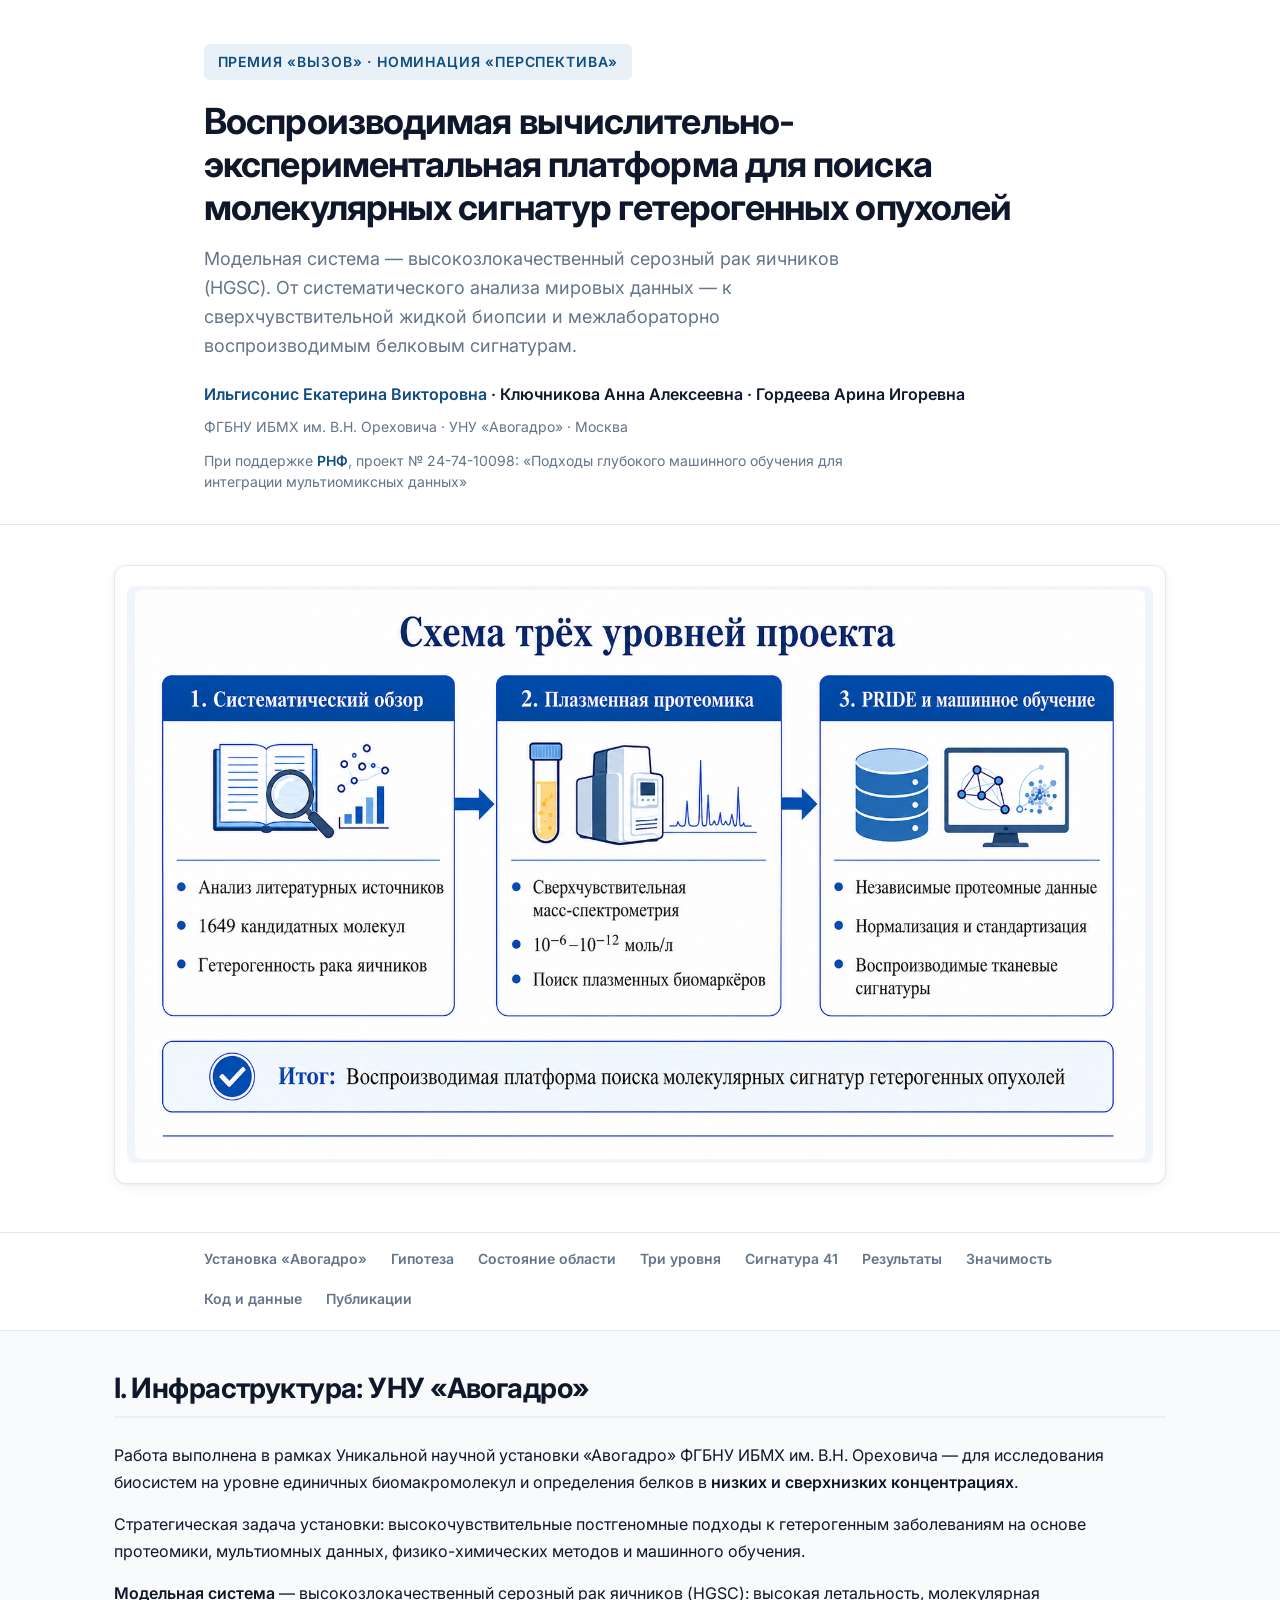
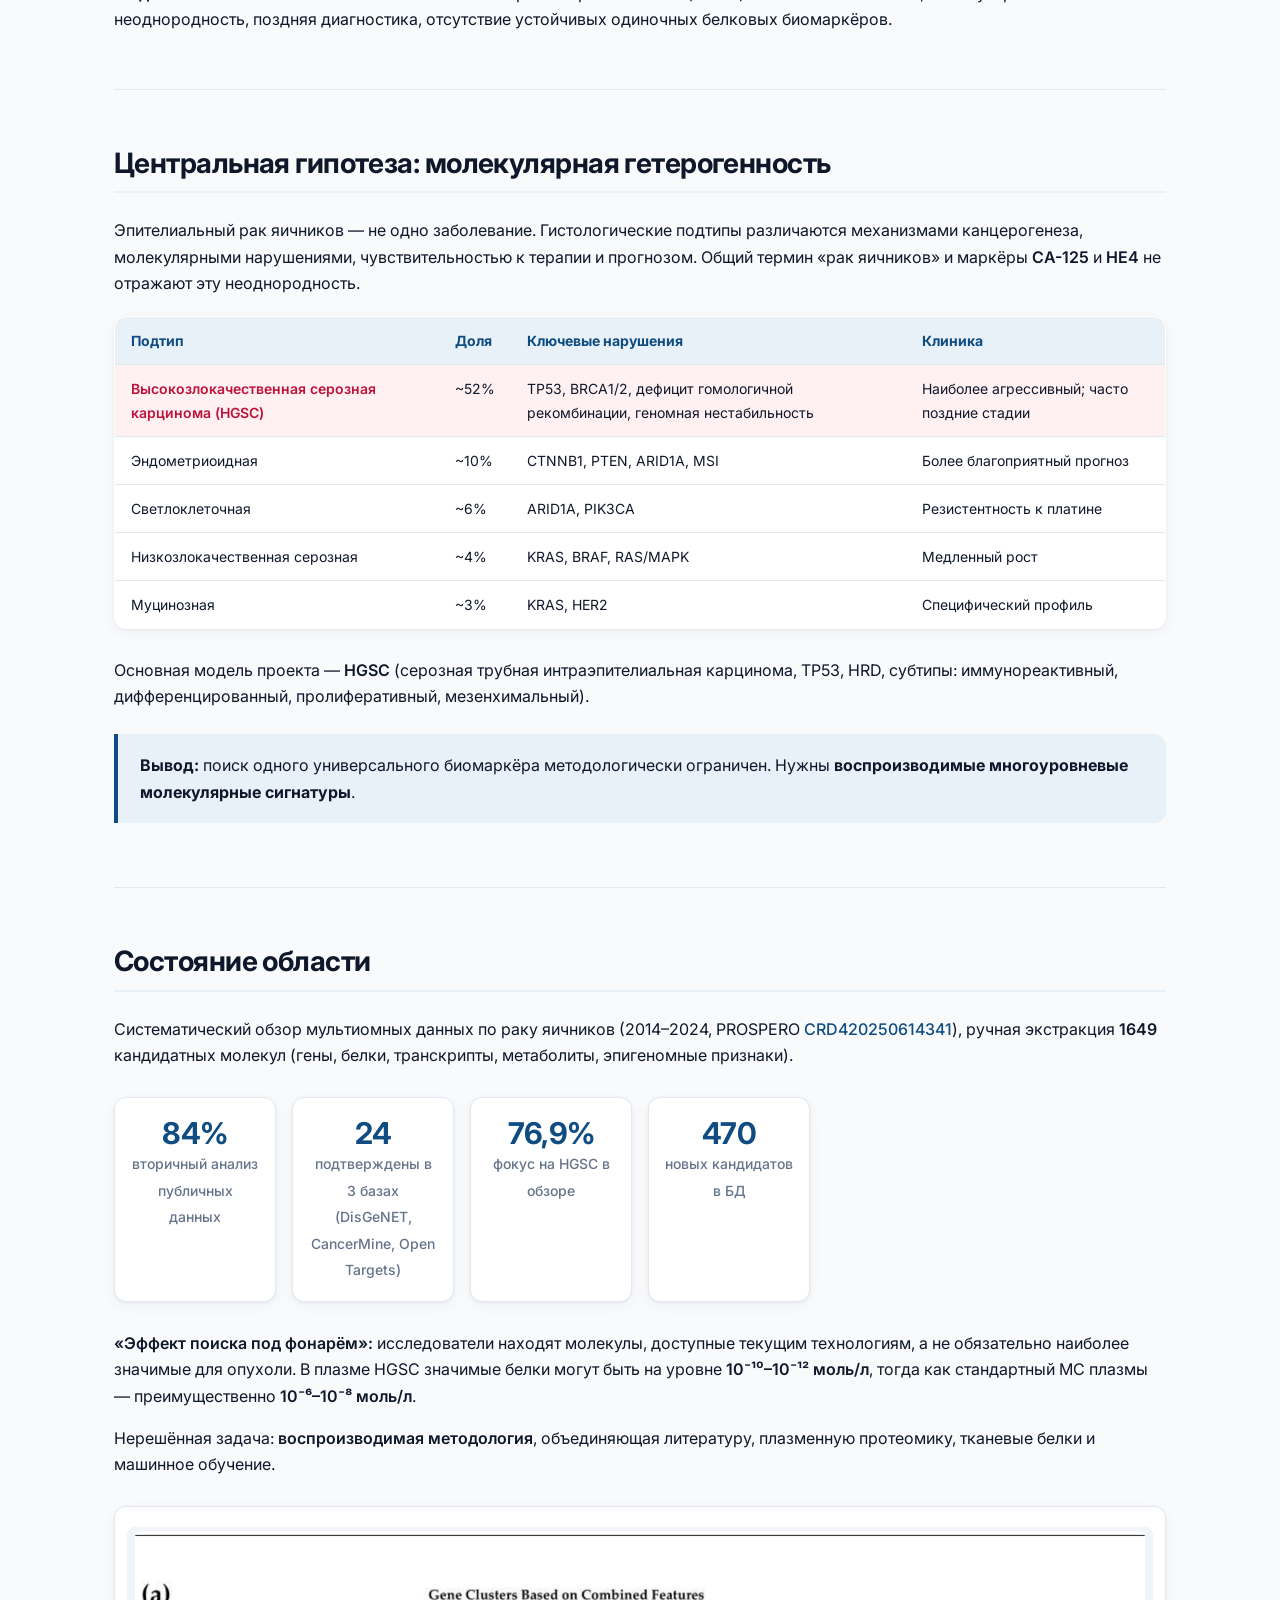
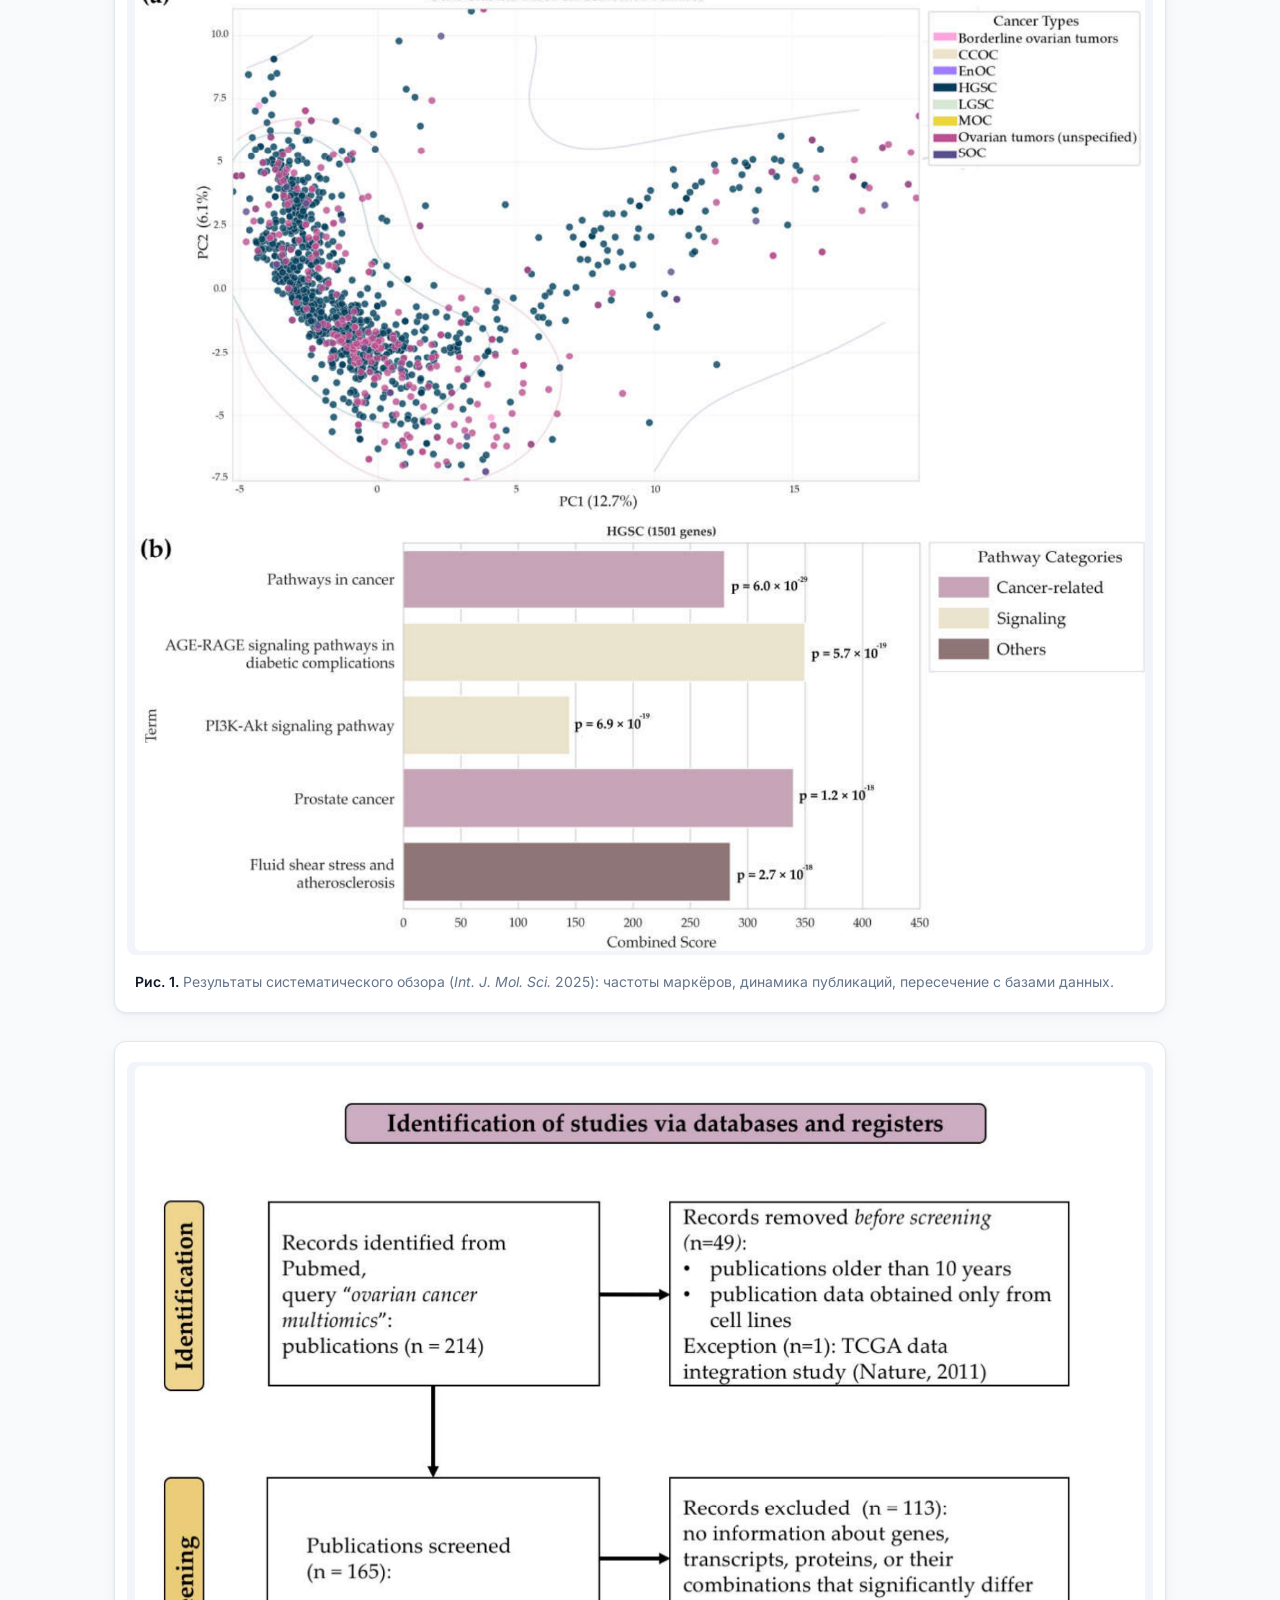
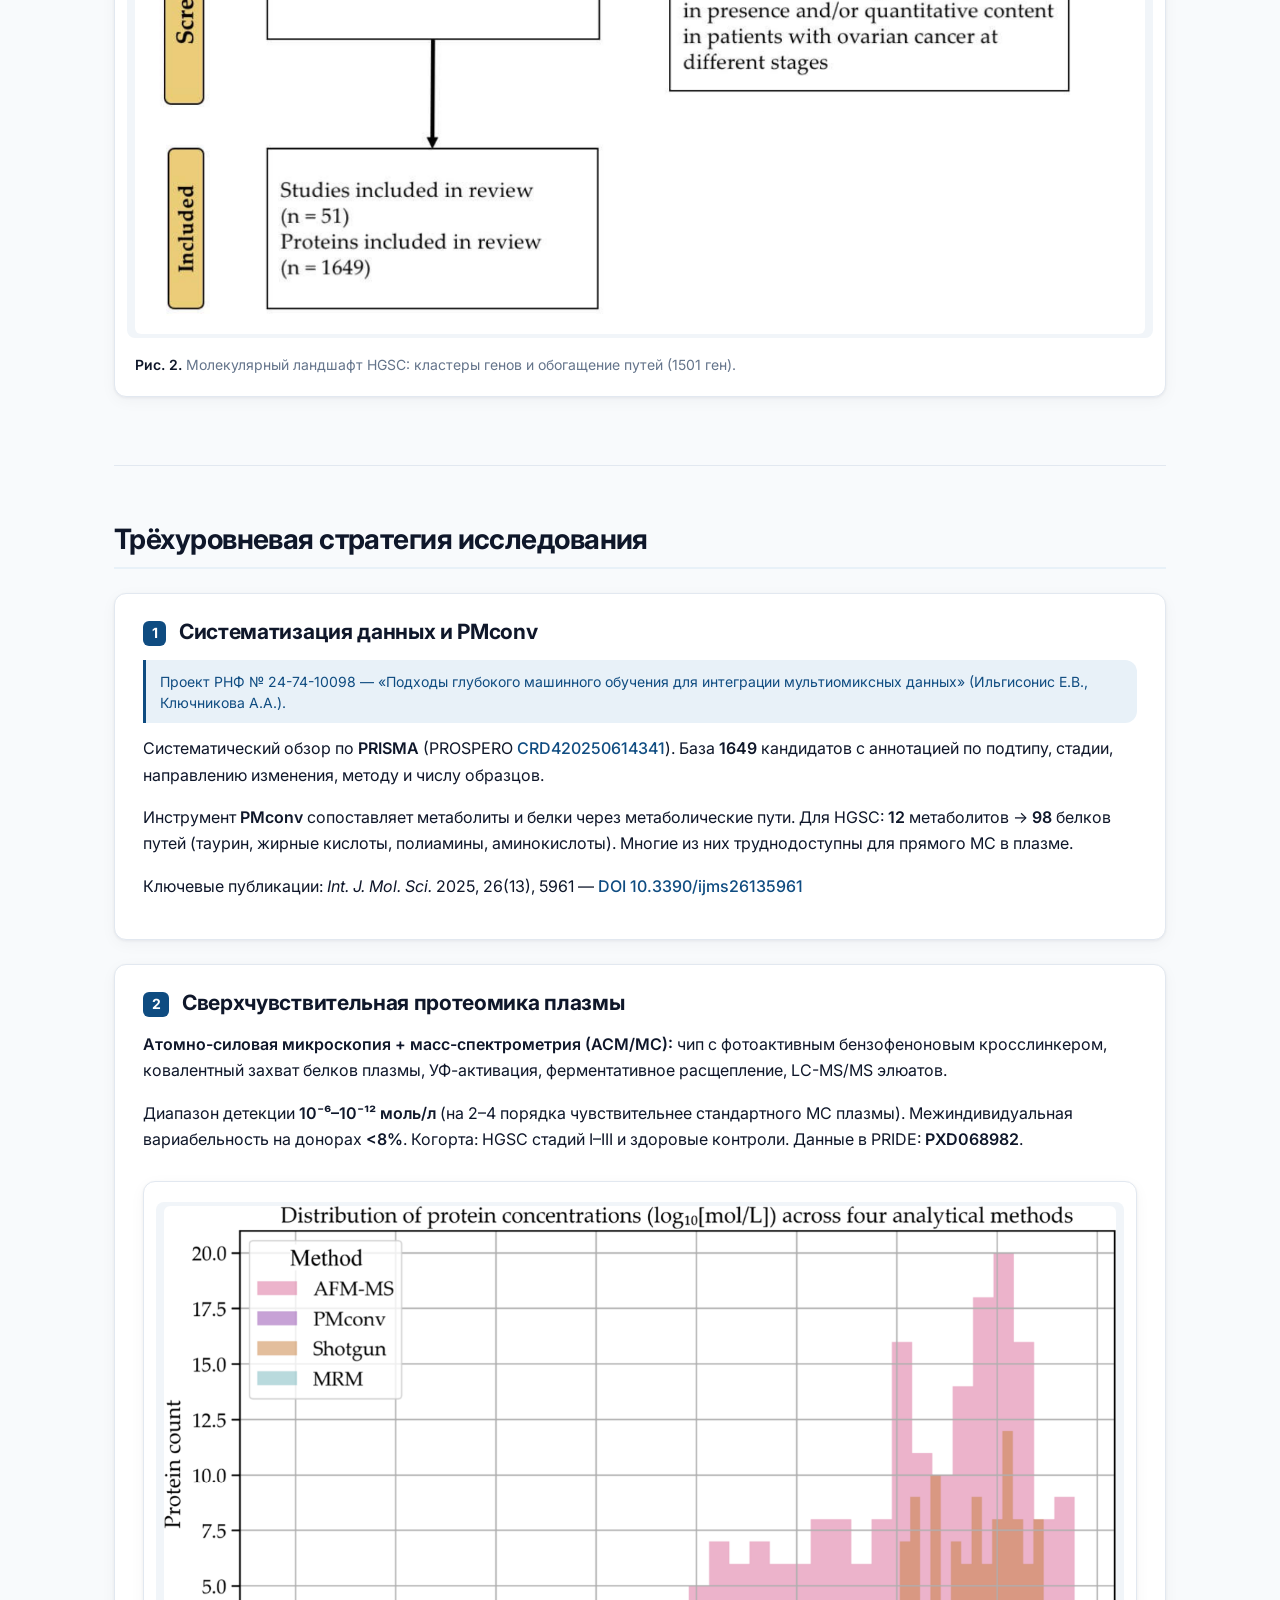
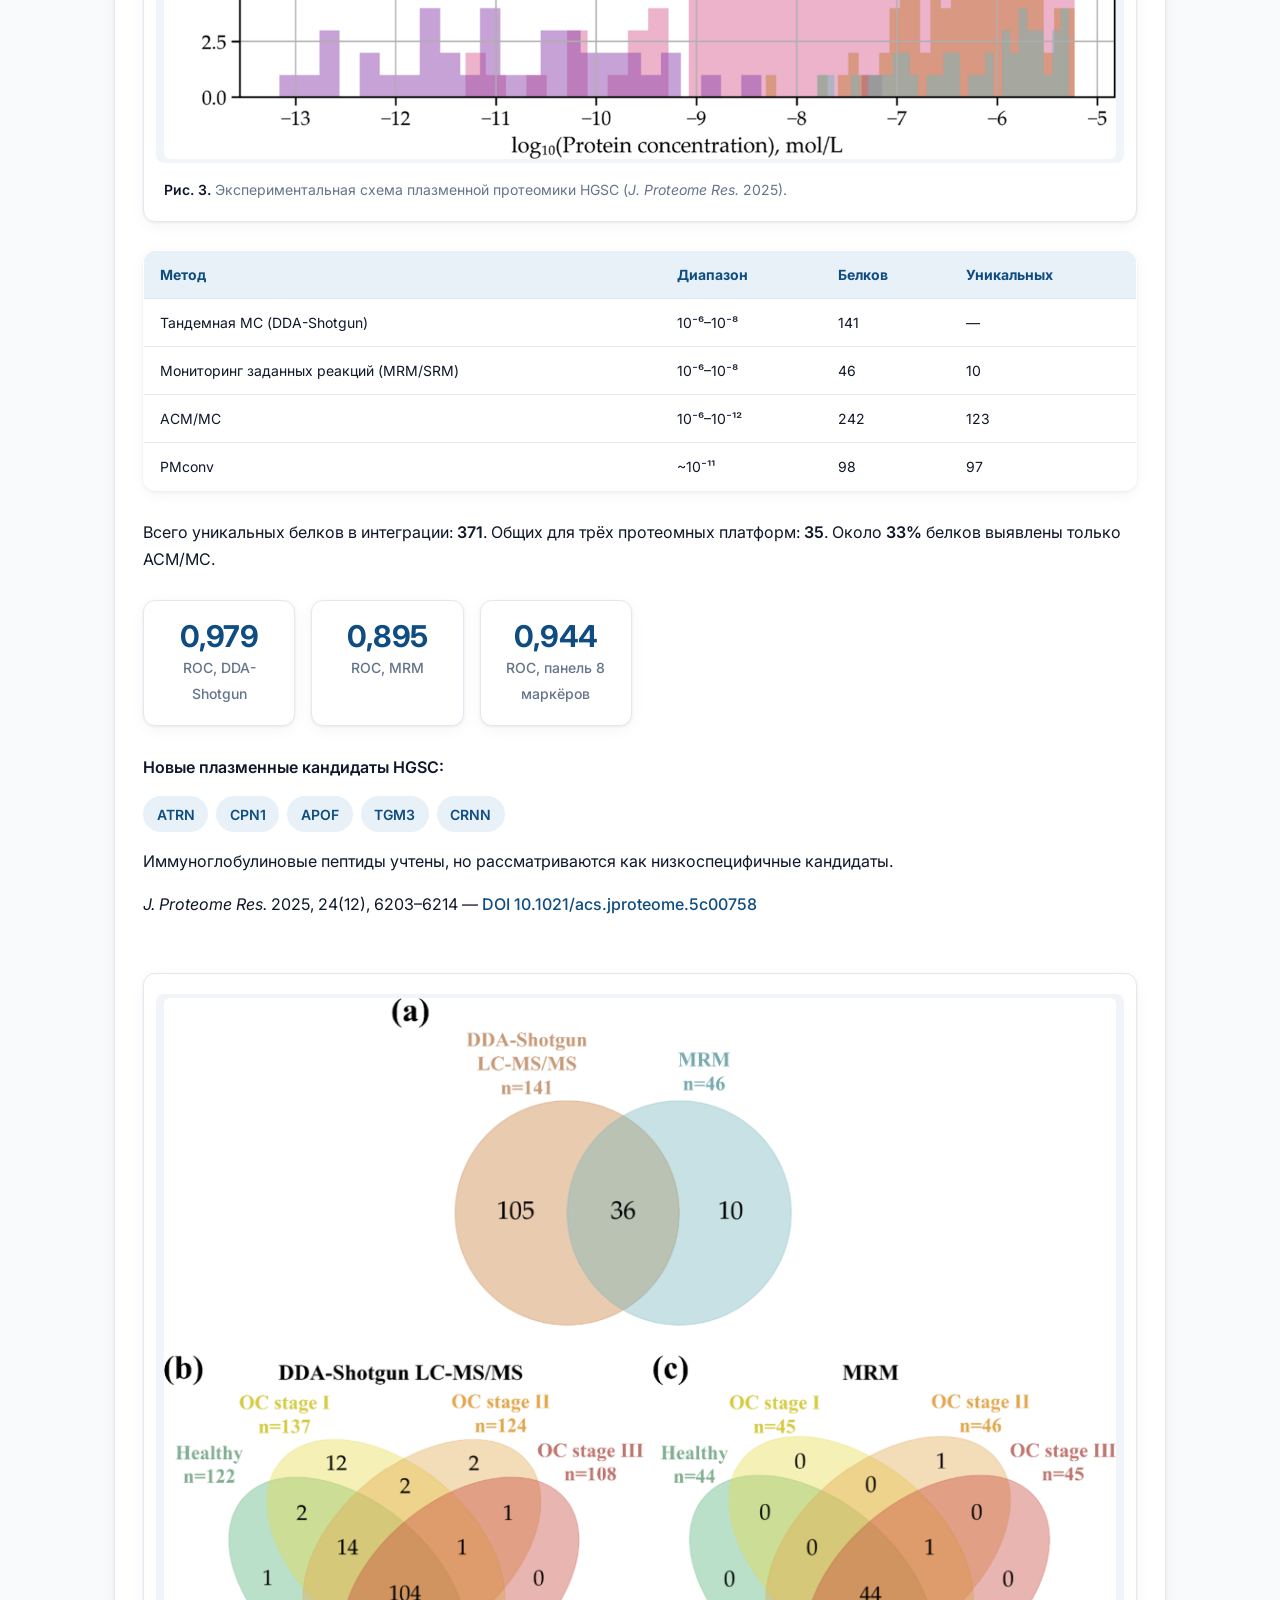
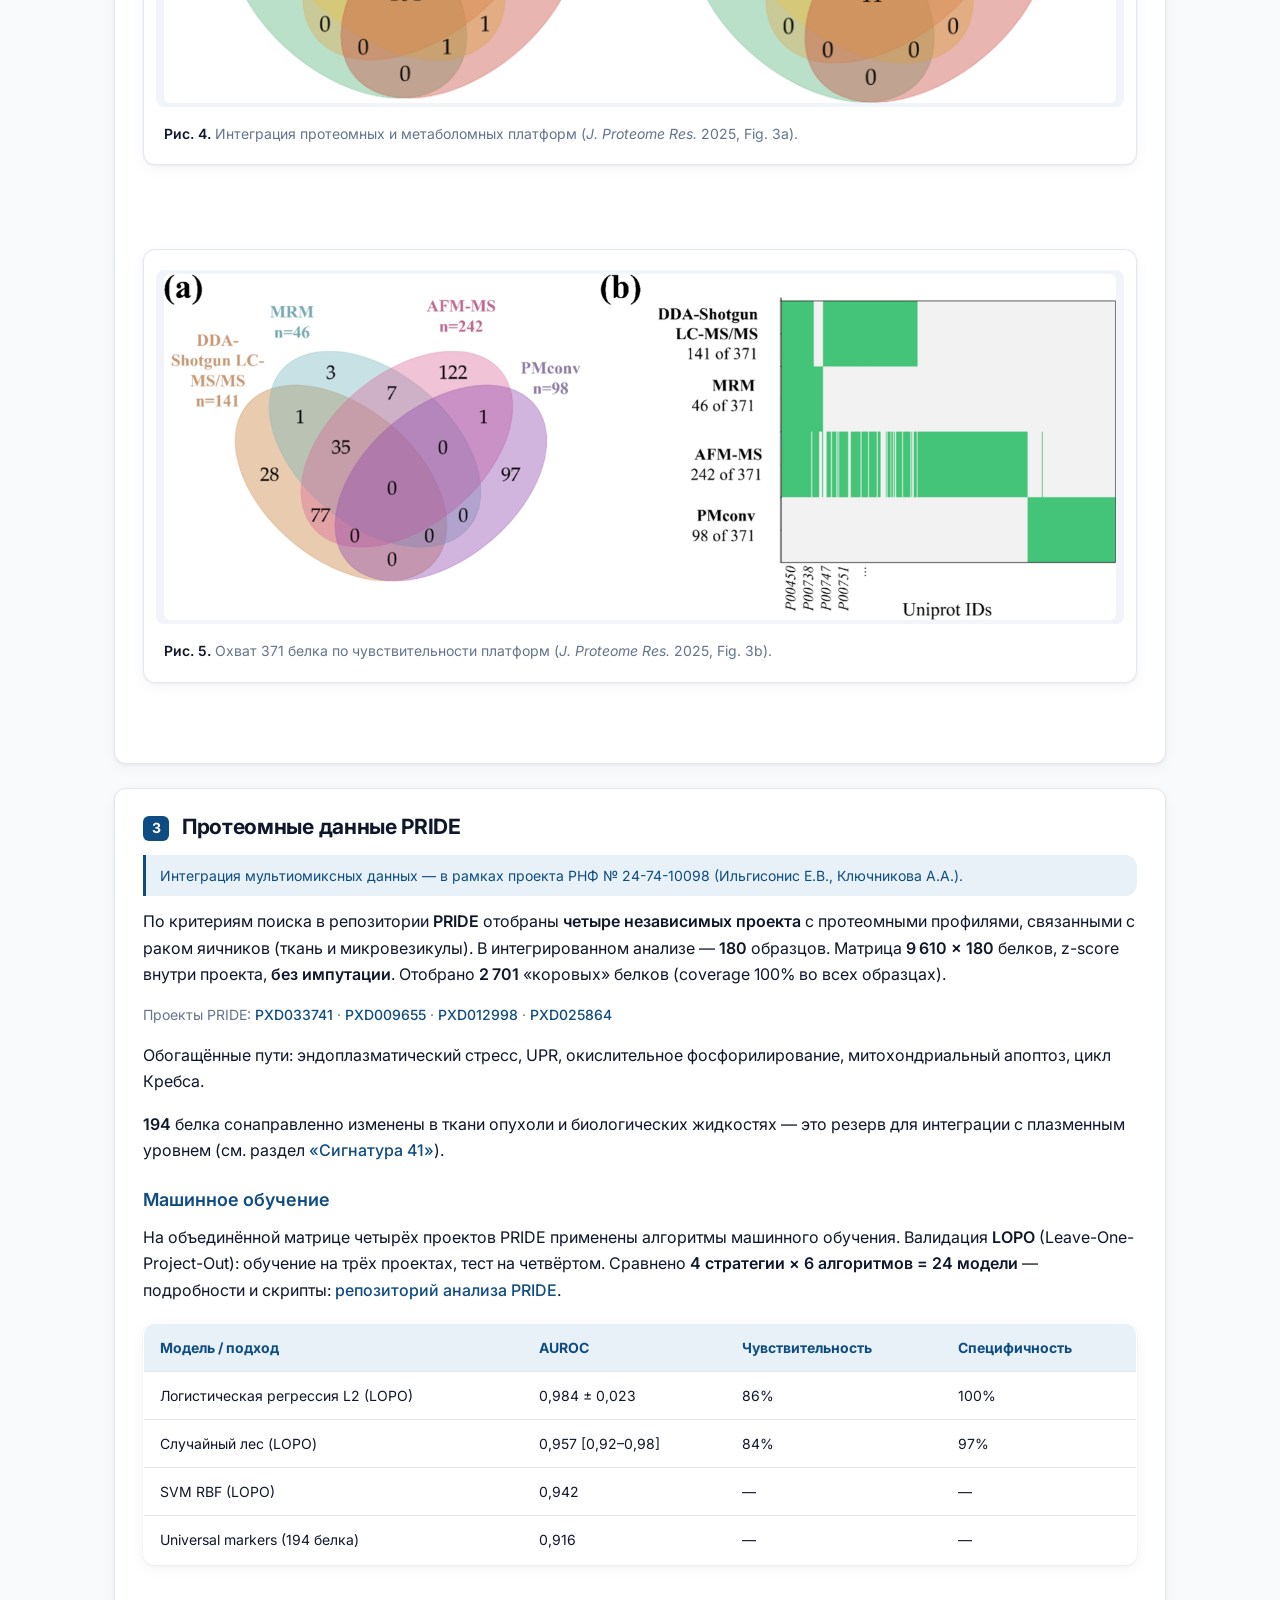
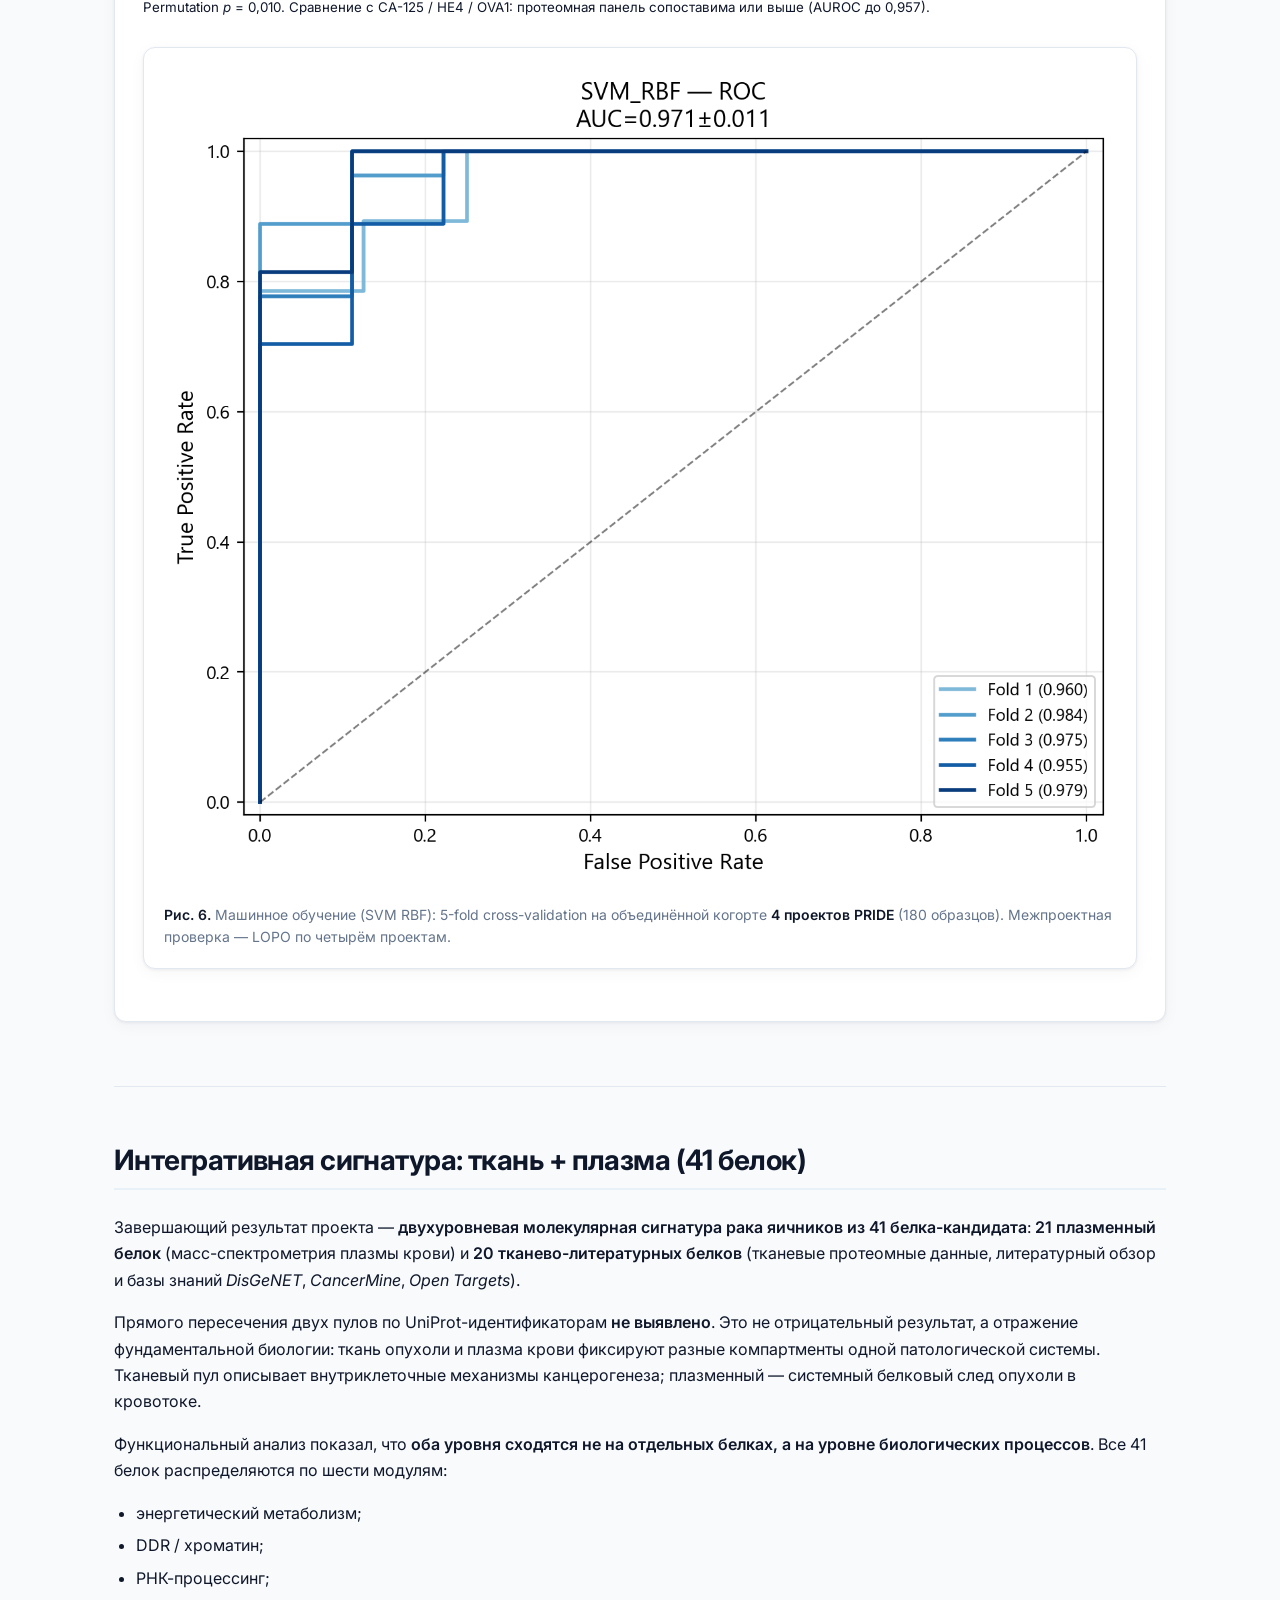
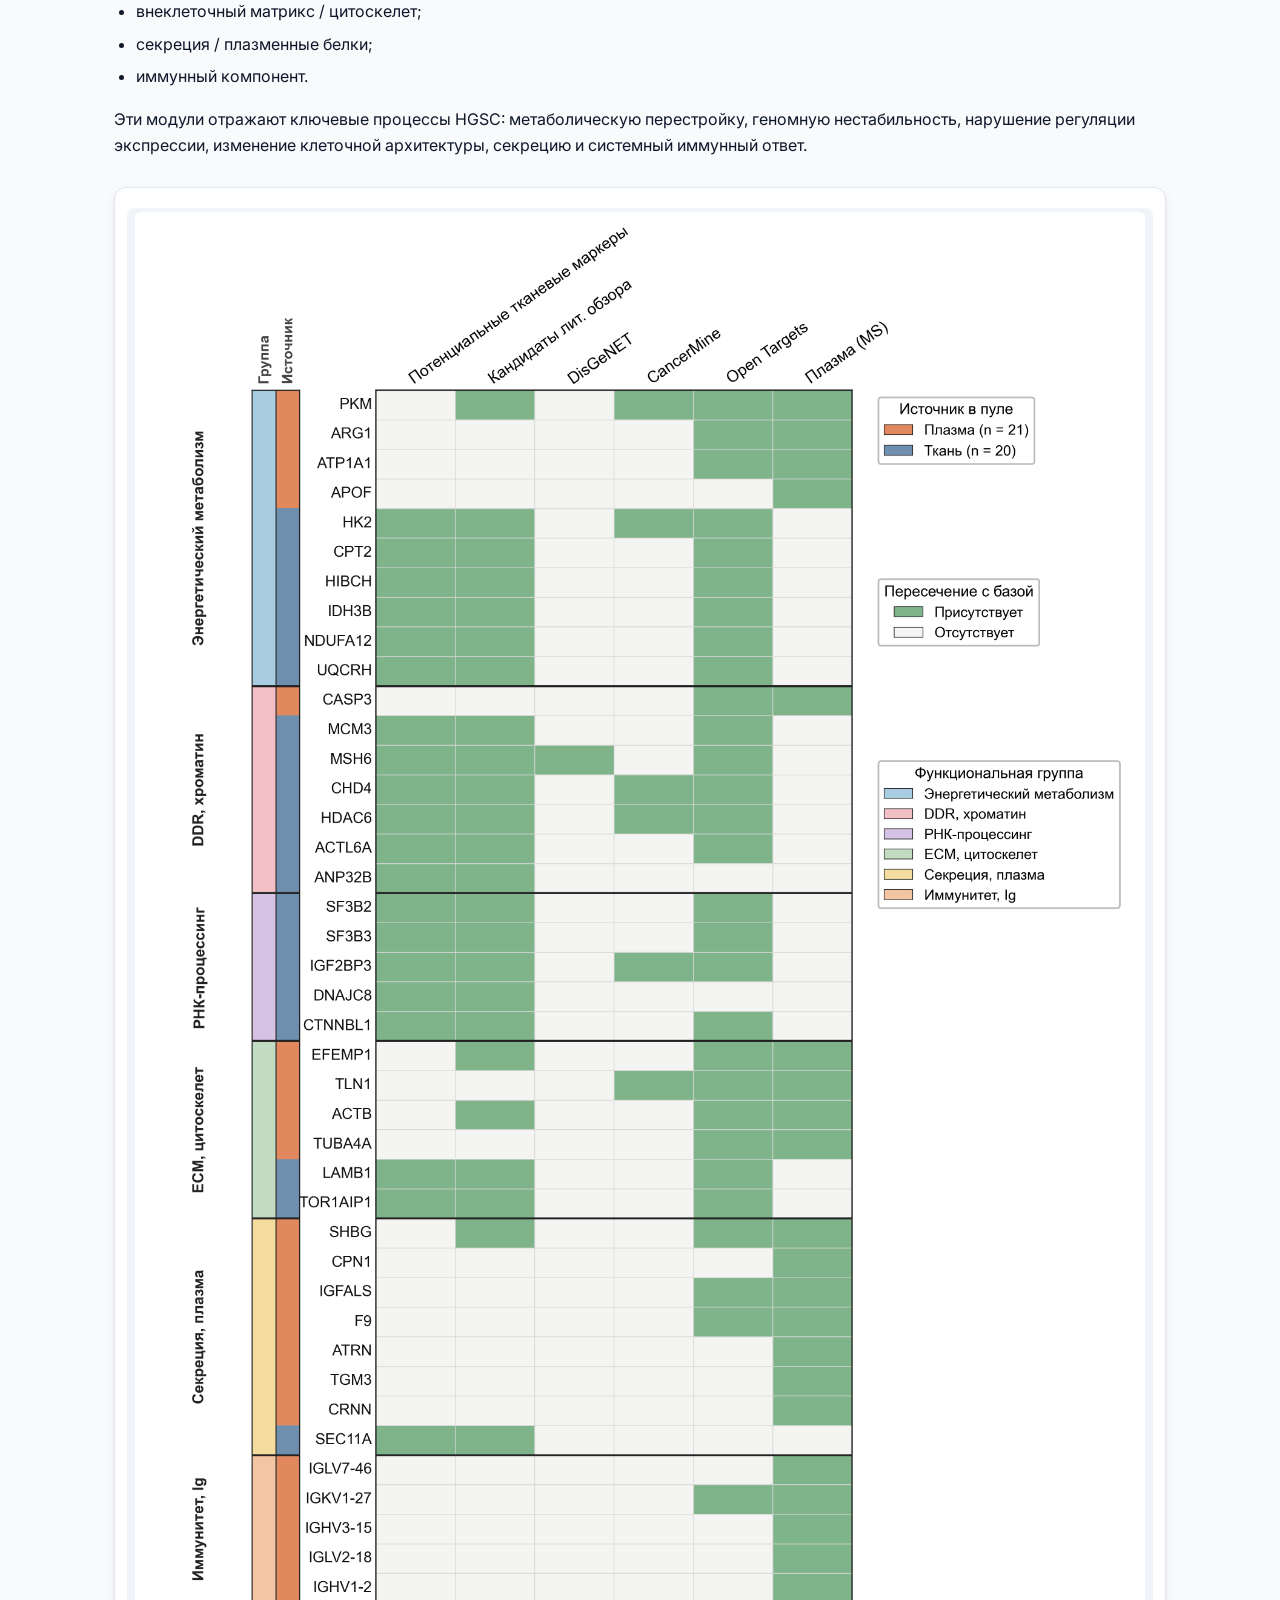
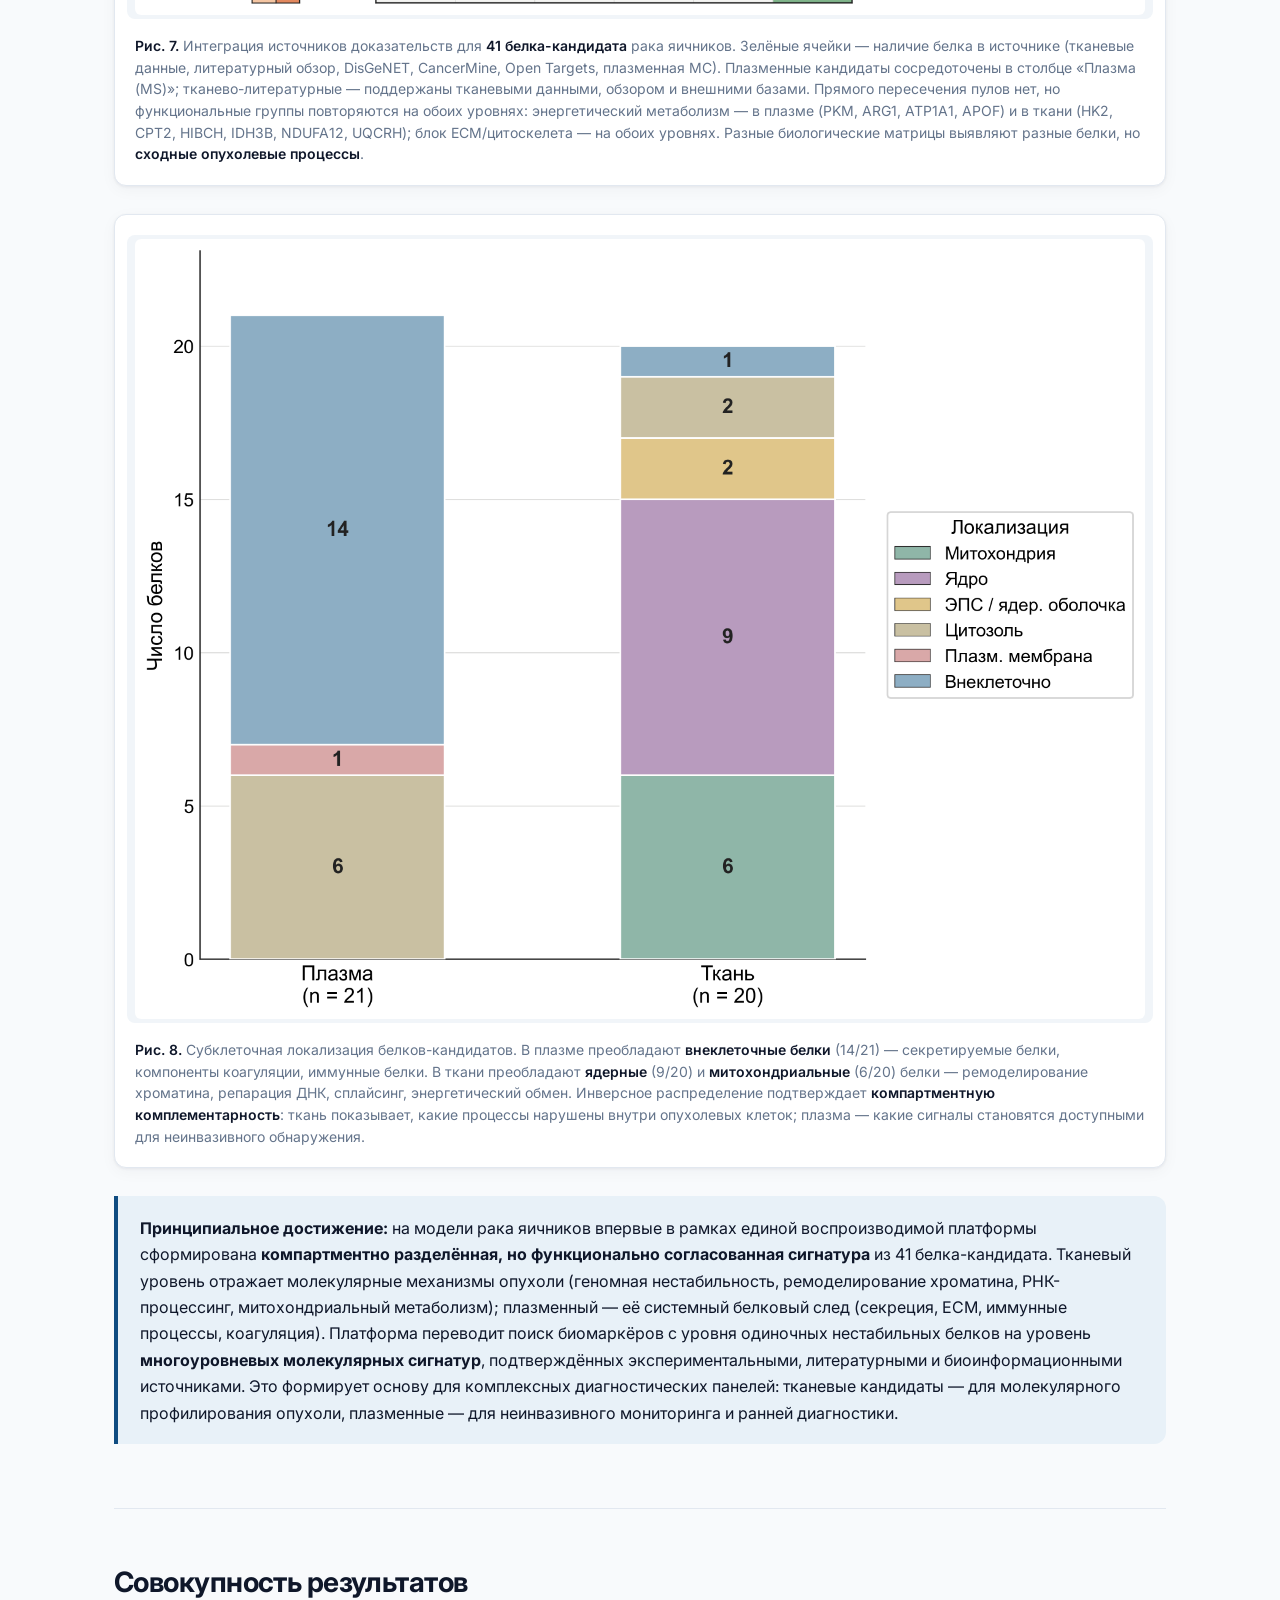
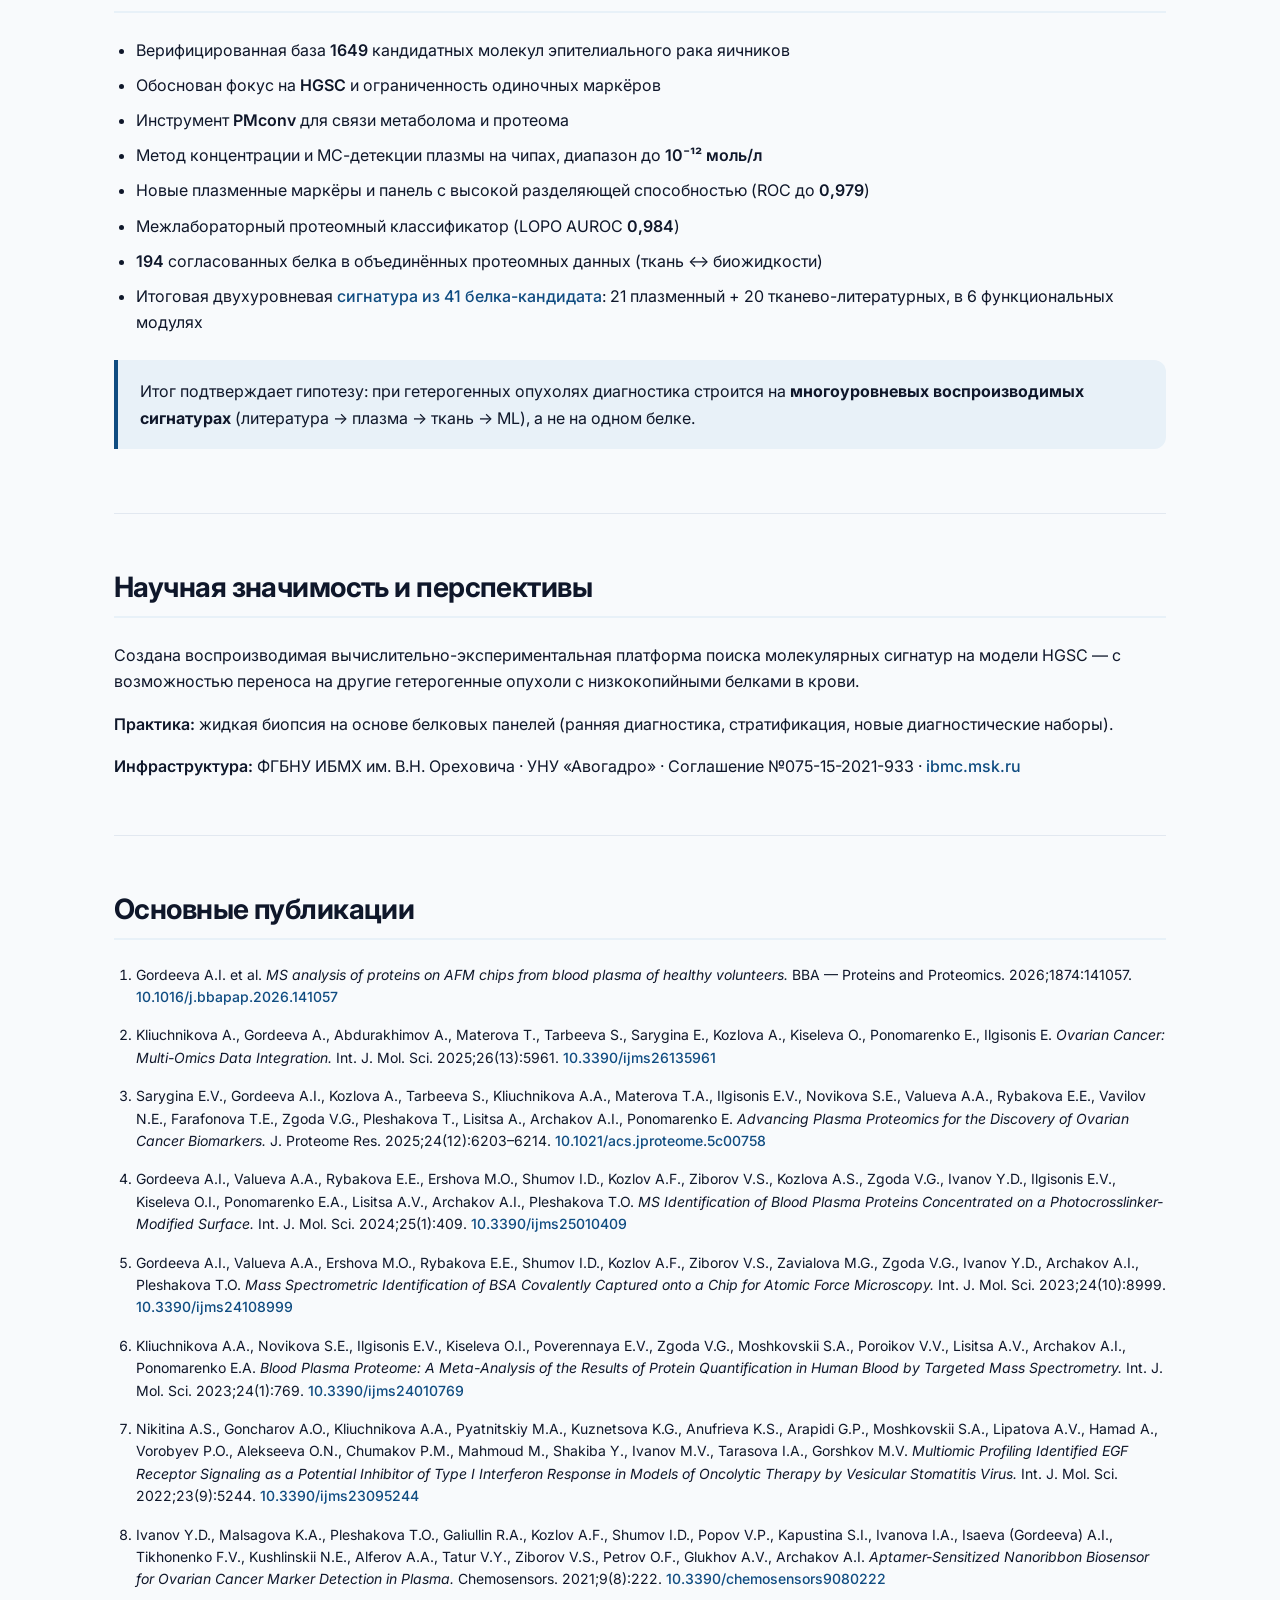
==== index.html @ 12fb9344 "Replace '9 priority markers' with 41-protein integrated signature Co-authored-by: Cursor <cursoragen" ====
<!DOCTYPE html>
<html lang="ru">
<head>
  <meta charset="UTF-8" />
  <meta name="viewport" content="width=device-width, initial-scale=1" />
  <title>Воспроизводимая вычислительно-экспериментальная платформа · ИБМХ · Авогадро</title>
  <meta name="description" content="Воспроизводимая вычислительно-экспериментальная платформа для поиска молекулярных сигнатур гетерогенных опухолей: мультиомный обзор, протеомика плазмы, ML на PRIDE — модель HGSC." />
  <link rel="preconnect" href="https://fonts.googleapis.com" />
  <link rel="preconnect" href="https://fonts.gstatic.com" crossorigin />
  <link rel="stylesheet" href="https://fonts.googleapis.com/css2?family=Inter:wght@400;500;600;700&display=swap" />
  <link rel="stylesheet" href="css/style.css" />
</head>
<body>

  <header class="site-header">
    <div class="inner">
      <p class="badge">Премия «ВЫЗОВ» · номинация «Перспектива»</p>
      <h1>Воспроизводимая вычислительно-экспериментальная платформа для поиска молекулярных сигнатур гетерогенных опухолей</h1>
      <p class="lead">Модельная система — высокозлокачественный серозный рак яичников (HGSC). От систематического анализа мировых данных — к сверхчувствительной жидкой биопсии и межлабораторно воспроизводимым белковым сигнатурам.</p>
      <p class="authors"><span class="author-lead">Ильгисонис Екатерина Викторовна</span> · Ключникова Анна Алексеевна · Гордеева Арина Игоревна</p>
      <p class="org">ФГБНУ ИБМХ им. В.Н. Ореховича · УНУ «Авогадро» · Москва</p>
      <p class="funding">При поддержке <a href="https://rscf.ru/project/24-74-10098/" target="_blank" rel="noopener">РНФ</a>, проект №&nbsp;24-74-10098: «Подходы глубокого машинного обучения для интеграции мультиомиксных данных»</p>
    </div>
  </header>

  <div class="hero-figure">
    <div class="inner">
      <figure class="figure figure--full">
        <div class="figure__scroll">
          <img src="images/scheme-3levels.png" alt="Схема трёх уровней проекта: систематический обзор, плазменная протеомика, PRIDE и машинное обучение" width="1100" height="auto" />
        </div>
      </figure>
    </div>
  </div>

  <nav class="site-nav" aria-label="Разделы проекта">
    <ul class="inner">
      <li><a href="#avogadro">Установка «Авогадро»</a></li>
      <li><a href="#hypothesis">Гипотеза</a></li>
      <li><a href="#field">Состояние области</a></li>
      <li><a href="#strategy">Три уровня</a></li>
      <li><a href="#integration">Сигнатура 41</a></li>
      <li><a href="#results">Результаты</a></li>
      <li><a href="#impact">Значимость</a></li>
      <li><a href="#resources">Код и данные</a></li>
      <li><a href="#publications">Публикации</a></li>
    </ul>
  </nav>

  <main class="content-wrap">

    <section id="avogadro">
      <h2>I. Инфраструктура: УНУ «Авогадро»</h2>
      <p>Работа выполнена в рамках Уникальной научной установки «Авогадро» ФГБНУ ИБМХ им. В.Н. Ореховича — для исследования биосистем на уровне единичных биомакромолекул и определения белков в <strong>низких и сверхнизких концентрациях</strong>.</p>
      <p>Стратегическая задача установки: высокочувствительные постгеномные подходы к гетерогенным заболеваниям на основе протеомики, мультиомных данных, физико-химических методов и машинного обучения.</p>
      <p><strong>Модельная система</strong> — высокозлокачественный серозный рак яичников (HGSC): высокая летальность, молекулярная неоднородность, поздняя диагностика, отсутствие устойчивых одиночных белковых биомаркёров.</p>
    </section>

    <section id="hypothesis">
      <h2>Центральная гипотеза: молекулярная гетерогенность</h2>
      <p>Эпителиальный рак яичников — не одно заболевание. Гистологические подтипы различаются механизмами канцерогенеза, молекулярными нарушениями, чувствительностью к терапии и прогнозом. Общий термин «рак яичников» и маркёры <strong>CA-125</strong> и <strong>HE4</strong> не отражают эту неоднородность.</p>

      <table>
        <thead>
          <tr>
            <th>Подтип</th>
            <th>Доля</th>
            <th>Ключевые нарушения</th>
            <th>Клиника</th>
          </tr>
        </thead>
        <tbody>
          <tr class="highlight">
            <td>Высокозлокачественная серозная карцинома (HGSC)</td>
            <td>~52%</td>
            <td>TP53, BRCA1/2, дефицит гомологичной рекомбинации, геномная нестабильность</td>
            <td>Наиболее агрессивный; часто поздние стадии</td>
          </tr>
          <tr>
            <td>Эндометриоидная</td>
            <td>~10%</td>
            <td>CTNNB1, PTEN, ARID1A, MSI</td>
            <td>Более благоприятный прогноз</td>
          </tr>
          <tr>
            <td>Светлоклеточная</td>
            <td>~6%</td>
            <td>ARID1A, PIK3CA</td>
            <td>Резистентность к платине</td>
          </tr>
          <tr>
            <td>Низкозлокачественная серозная</td>
            <td>~4%</td>
            <td>KRAS, BRAF, RAS/MAPK</td>
            <td>Медленный рост</td>
          </tr>
          <tr>
            <td>Муцинозная</td>
            <td>~3%</td>
            <td>KRAS, HER2</td>
            <td>Специфический профиль</td>
          </tr>
        </tbody>
      </table>

      <p>Основная модель проекта — <strong>HGSC</strong> (серозная трубная интраэпителиальная карцинома, TP53, HRD, субтипы: иммунореактивный, дифференцированный, пролиферативный, мезенхимальный).</p>
      <div class="callout">
        <strong>Вывод:</strong> поиск одного универсального биомаркёра методологически ограничен. Нужны <strong>воспроизводимые многоуровневые молекулярные сигнатуры</strong>.
      </div>
    </section>

    <section id="field">
      <h2>Состояние области</h2>
      <p>Систематический обзор мультиомных данных по раку яичников (2014–2024, PROSPERO <a href="https://www.crd.york.ac.uk/prospero/display_record.php?ID=CRD420250614341" target="_blank" rel="noopener">CRD420250614341</a>), ручная экстракция <strong>1649</strong> кандидатных молекул (гены, белки, транскрипты, метаболиты, эпигеномные признаки).</p>

      <div class="stats-grid">
        <div class="stat-card"><span class="num">84%</span><span class="lbl">вторичный анализ публичных данных</span></div>
        <div class="stat-card"><span class="num">24</span><span class="lbl">подтверждены в 3 базах (DisGeNET, CancerMine, Open Targets)</span></div>
        <div class="stat-card"><span class="num">76,9%</span><span class="lbl">фокус на HGSC в обзоре</span></div>
        <div class="stat-card"><span class="num">470</span><span class="lbl">новых кандидатов в БД</span></div>
      </div>

      <p><strong>«Эффект поиска под фонарём»:</strong> исследователи находят молекулы, доступные текущим технологиям, а не обязательно наиболее значимые для опухоли. В плазме HGSC значимые белки могут быть на уровне <strong>10⁻¹⁰–10⁻¹² моль/л</strong>, тогда как стандартный МС плазмы — преимущественно <strong>10⁻⁶–10⁻⁸ моль/л</strong>.</p>
      <p>Нерешённая задача: <strong>воспроизводимая методология</strong>, объединяющая литературу, плазменную протеомику, тканевые белки и машинное обучение.</p>

      <figure class="figure figure--full">
        <div class="figure__scroll">
          <img src="images/papers/ijms_fig_review.png" alt="Рисунки систематического обзора мультиомики рака яичников" loading="lazy" />
        </div>
        <figcaption><strong>Рис. 1.</strong> Результаты систематического обзора (<em>Int. J. Mol. Sci.</em> 2025): частоты маркёров, динамика публикаций, пересечение с базами данных.</figcaption>
      </figure>
      <figure class="figure figure--full">
        <div class="figure__scroll">
          <img src="images/papers/ijms_fig6_hgsc.png" alt="PCA и обогащение путей HGSC" loading="lazy" />
        </div>
        <figcaption><strong>Рис. 2.</strong> Молекулярный ландшафт HGSC: кластеры генов и обогащение путей (1501 ген).</figcaption>
      </figure>
    </section>

    <section id="strategy">
      <h2>Трёхуровневая стратегия исследования</h2>

      <div class="level-block">
        <h3><span class="level-num">1</span> Систематизация данных и PMconv</h3>
        <p class="level-funding">Проект РНФ №&nbsp;24-74-10098 — «Подходы глубокого машинного обучения для интеграции мультиомиксных данных» (Ильгисонис&nbsp;Е.В., Ключникова&nbsp;А.А.).</p>
        <p>Систематический обзор по <strong>PRISMA</strong> (PROSPERO <a href="https://www.crd.york.ac.uk/prospero/display_record.php?ID=CRD420250614341" target="_blank" rel="noopener">CRD420250614341</a>). База <strong>1649</strong> кандидатов с аннотацией по подтипу, стадии, направлению изменения, методу и числу образцов.</p>
        <p>Инструмент <strong>PMconv</strong> сопоставляет метаболиты и белки через метаболические пути. Для HGSC: <strong>12</strong> метаболитов → <strong>98</strong> белков путей (таурин, жирные кислоты, полиамины, аминокислоты). Многие из них труднодоступны для прямого МС в плазме.</p>
        <p>Ключевые публикации: <em>Int. J. Mol. Sci.</em> 2025, 26(13), 5961 — <a href="https://doi.org/10.3390/ijms26135961" target="_blank" rel="noopener">DOI 10.3390/ijms26135961</a></p>
      </div>

      <div class="level-block">
        <h3><span class="level-num">2</span> Сверхчувствительная протеомика плазмы</h3>
        <p><strong>Атомно-силовая микроскопия + масс-спектрометрия (АСМ/МС):</strong> чип с фотоактивным бензофеноновым кросслинкером, ковалентный захват белков плазмы, УФ-активация, ферментативное расщепление, LC-MS/MS элюатов.</p>
        <p>Диапазон детекции <strong>10⁻⁶–10⁻¹² моль/л</strong> (на 2–4 порядка чувствительнее стандартного МС плазмы). Межиндивидуальная вариабельность на донорах <strong>&lt;8%</strong>. Когорта: HGSC стадий I–III и здоровые контроли. Данные в PRIDE: <strong>PXD068982</strong>.</p>

        <figure class="figure figure--full">
          <div class="figure__scroll">
            <img src="images/papers/jpr_fig_scheme.png" alt="Схема экспериментальной платформы плазменной протеомики" loading="lazy" />
          </div>
          <figcaption><strong>Рис. 3.</strong> Экспериментальная схема плазменной протеомики HGSC (<em>J. Proteome Res.</em> 2025).</figcaption>
        </figure>

        <table>
          <thead>
            <tr>
              <th>Метод</th>
              <th>Диапазон</th>
              <th>Белков</th>
              <th>Уникальных</th>
            </tr>
          </thead>
          <tbody>
            <tr><td>Тандемная МС (DDA-Shotgun)</td><td>10⁻⁶–10⁻⁸</td><td>141</td><td>—</td></tr>
            <tr><td>Мониторинг заданных реакций (MRM/SRM)</td><td>10⁻⁶–10⁻⁸</td><td>46</td><td>10</td></tr>
            <tr><td>АСМ/МС</td><td>10⁻⁶–10⁻¹²</td><td>242</td><td>123</td></tr>
            <tr><td>PMconv</td><td>~10⁻¹¹</td><td>98</td><td>97</td></tr>
          </tbody>
        </table>

        <p>Всего уникальных белков в интеграции: <strong>371</strong>. Общих для трёх протеомных платформ: <strong>35</strong>. Около <strong>33%</strong> белков выявлены только АСМ/МС.</p>

        <div class="stats-grid">
          <div class="stat-card"><span class="num">0,979</span><span class="lbl">ROC, DDA-Shotgun</span></div>
          <div class="stat-card"><span class="num">0,895</span><span class="lbl">ROC, MRM</span></div>
          <div class="stat-card"><span class="num">0,944</span><span class="lbl">ROC, панель 8 маркёров</span></div>
        </div>

        <p><strong>Новые плазменные кандидаты HGSC:</strong></p>
        <div class="marker-tags">
          <span>ATRN</span><span>CPN1</span><span>APOF</span><span>TGM3</span><span>CRNN</span>
        </div>
        <p>Иммуноглобулиновые пептиды учтены, но рассматриваются как низкоспецифичные кандидаты.</p>
        <p><em>J. Proteome Res.</em> 2025, 24(12), 6203–6214 — <a href="https://doi.org/10.1021/acs.jproteome.5c00758" target="_blank" rel="noopener">DOI 10.1021/acs.jproteome.5c00758</a></p>

        <div class="figure-stack">
          <figure class="figure figure--full">
            <div class="figure__scroll">
              <img src="images/papers/jpr_fig3a_venn.png" alt="Figure 3a — Venn диаграмма методов протеомики" loading="lazy" />
            </div>
            <figcaption><strong>Рис. 4.</strong> Интеграция протеомных и метаболомных платформ (<em>J. Proteome Res.</em> 2025, Fig. 3a).</figcaption>
          </figure>
          <figure class="figure figure--full">
            <div class="figure__scroll">
              <img src="images/papers/jpr_fig3b_coverage.png" alt="Figure 3b — покрытие протеома плазмы" loading="lazy" />
            </div>
            <figcaption><strong>Рис. 5.</strong> Охват 371 белка по чувствительности платформ (<em>J. Proteome Res.</em> 2025, Fig. 3b).</figcaption>
          </figure>
        </div>
      </div>

      <div class="level-block">
        <h3><span class="level-num">3</span> Протеомные данные PRIDE</h3>
        <p class="level-funding">Интеграция мультиомиксных данных — в рамках проекта РНФ №&nbsp;24-74-10098 (Ильгисонис&nbsp;Е.В., Ключникова&nbsp;А.А.).</p>
        <p>По критериям поиска в репозитории <strong>PRIDE</strong> отобраны <strong>четыре независимых проекта</strong> с протеомными профилями, связанными с раком яичников (ткань и микровезикулы). В интегрированном анализе — <strong>180</strong> образцов. Матрица <strong>9 610 × 180</strong> белков, z-score внутри проекта, <strong>без импутации</strong>. Отобрано <strong>2 701</strong> «коровых» белков (coverage 100% во всех образцах).</p>
        <p class="pride-projects">Проекты PRIDE: <a href="https://www.ebi.ac.uk/pride/archive/projects/PXD033741" target="_blank" rel="noopener">PXD033741</a> · <a href="https://www.ebi.ac.uk/pride/archive/projects/PXD009655" target="_blank" rel="noopener">PXD009655</a> · <a href="https://www.ebi.ac.uk/pride/archive/projects/PXD012998" target="_blank" rel="noopener">PXD012998</a> · <a href="https://www.ebi.ac.uk/pride/archive/projects/PXD025864" target="_blank" rel="noopener">PXD025864</a></p>

        <p>Обогащённые пути: эндоплазматический стресс, UPR, окислительное фосфорилирование, митохондриальный апоптоз, цикл Кребса.</p>
        <p><strong>194</strong> белка сонаправленно изменены в ткани опухоли и биологических жидкостях — это резерв для интеграции с плазменным уровнем (см. раздел <a href="#integration">«Сигнатура 41»</a>).</p>

        <h4 class="level-sub">Машинное обучение</h4>
        <p>На объединённой матрице четырёх проектов PRIDE применены алгоритмы машинного обучения. Валидация <strong>LOPO</strong> (Leave-One-Project-Out): обучение на трёх проектах, тест на четвёртом. Сравнено <strong>4 стратегии × 6 алгоритмов = 24 модели</strong> — подробности и скрипты: <a href="https://github.com/aziz122596/project_ovarian_cancer" target="_blank" rel="noopener">репозиторий анализа PRIDE</a>.</p>

        <table>
          <thead>
            <tr><th>Модель / подход</th><th>AUROC</th><th>Чувствительность</th><th>Специфичность</th></tr>
          </thead>
          <tbody>
            <tr><td>Логистическая регрессия L2 (LOPO)</td><td>0,984 ± 0,023</td><td>86%</td><td>100%</td></tr>
            <tr><td>Случайный лес (LOPO)</td><td>0,957 [0,92–0,98]</td><td>84%</td><td>97%</td></tr>
            <tr><td>SVM RBF (LOPO)</td><td>0,942</td><td>—</td><td>—</td></tr>
            <tr><td>Universal markers (194 белка)</td><td>0,916</td><td>—</td><td>—</td></tr>
          </tbody>
        </table>
        <p><small>Permutation <em>p</em> = 0,010. Сравнение с CA-125 / HE4 / OVA1: протеомная панель сопоставима или выше (AUROC до 0,957).</small></p>

        <figure class="figure">
          <img src="images/ml_tissue_svm_rbf_roc.png" alt="ROC-кривые SVM RBF: 5-fold CV на объединённой когорте PRIDE, 4 проекта, 180 образцов" loading="lazy" width="720" />
          <figcaption><strong>Рис. 6.</strong> Машинное обучение (SVM RBF): 5-fold cross-validation на объединённой когорте <strong>4 проектов PRIDE</strong> (180 образцов). Межпроектная проверка — LOPO по четырём проектам.</figcaption>
        </figure>
      </div>
    </section>

    <section id="integration">
      <h2>Интегративная сигнатура: ткань + плазма (41 белок)</h2>

      <p>Завершающий результат проекта — <strong>двухуровневая молекулярная сигнатура рака яичников из 41 белка-кандидата</strong>:
        <strong>21 плазменный белок</strong> (масс-спектрометрия плазмы крови) и
        <strong>20 тканево-литературных белков</strong> (тканевые протеомные данные, литературный обзор и базы знаний <em>DisGeNET</em>, <em>CancerMine</em>, <em>Open Targets</em>).</p>

      <p>Прямого пересечения двух пулов по UniProt-идентификаторам <strong>не выявлено</strong>. Это не отрицательный результат, а отражение фундаментальной биологии: ткань опухоли и плазма крови фиксируют разные компартменты одной патологической системы. Тканевый пул описывает внутриклеточные механизмы канцерогенеза; плазменный — системный белковый след опухоли в кровотоке.</p>

      <p>Функциональный анализ показал, что <strong>оба уровня сходятся не на отдельных белках, а на уровне биологических процессов</strong>. Все 41 белок распределяются по шести модулям:</p>
      <ul>
        <li>энергетический метаболизм;</li>
        <li>DDR / хроматин;</li>
        <li>РНК-процессинг;</li>
        <li>внеклеточный матрикс / цитоскелет;</li>
        <li>секреция / плазменные белки;</li>
        <li>иммунный компонент.</li>
      </ul>
      <p>Эти модули отражают ключевые процессы HGSC: метаболическую перестройку, геномную нестабильность, нарушение регуляции экспрессии, изменение клеточной архитектуры, секрецию и системный иммунный ответ.</p>

      <figure class="figure figure--full">
        <div class="figure__scroll">
          <img src="images/integration_heatmap_41.png" alt="Тепловая карта 41 белка-кандидата по функциональным группам и источникам доказательств" loading="lazy" />
        </div>
        <figcaption><strong>Рис. 7.</strong> Интеграция источников доказательств для <strong>41 белка-кандидата</strong> рака яичников. Зелёные ячейки — наличие белка в источнике (тканевые данные, литературный обзор, DisGeNET, CancerMine, Open Targets, плазменная МС). Плазменные кандидаты сосредоточены в столбце «Плазма (MS)»; тканево-литературные — поддержаны тканевыми данными, обзором и внешними базами. Прямого пересечения пулов нет, но функциональные группы повторяются на обоих уровнях: энергетический метаболизм — в плазме (PKM, ARG1, ATP1A1, APOF) и в ткани (HK2, CPT2, HIBCH, IDH3B, NDUFA12, UQCRH); блок ECM/цитоскелета — на обоих уровнях. Разные биологические матрицы выявляют разные белки, но <strong>сходные опухолевые процессы</strong>.</figcaption>
      </figure>

      <figure class="figure figure--full">
        <div class="figure__scroll">
          <img src="images/integration_localization.png" alt="Субклеточная локализация плазменных и тканево-литературных белков-кандидатов" loading="lazy" />
        </div>
        <figcaption><strong>Рис. 8.</strong> Субклеточная локализация белков-кандидатов. В плазме преобладают <strong>внеклеточные белки</strong> (14/21) — секретируемые белки, компоненты коагуляции, иммунные белки. В ткани преобладают <strong>ядерные</strong> (9/20) и <strong>митохондриальные</strong> (6/20) белки — ремоделирование хроматина, репарация ДНК, сплайсинг, энергетический обмен. Инверсное распределение подтверждает <strong>компартментную комплементарность</strong>: ткань показывает, какие процессы нарушены внутри опухолевых клеток; плазма — какие сигналы становятся доступными для неинвазивного обнаружения.</figcaption>
      </figure>

      <div class="callout">
        <strong>Принципиальное достижение:</strong> на модели рака яичников впервые в рамках единой воспроизводимой платформы сформирована <strong>компартментно разделённая, но функционально согласованная сигнатура</strong> из 41 белка-кандидата. Тканевый уровень отражает молекулярные механизмы опухоли (геномная нестабильность, ремоделирование хроматина, РНК-процессинг, митохондриальный метаболизм); плазменный — её системный белковый след (секреция, ECM, иммунные процессы, коагуляция). Платформа переводит поиск биомаркёров с уровня одиночных нестабильных белков на уровень <strong>многоуровневых молекулярных сигнатур</strong>, подтверждённых экспериментальными, литературными и биоинформационными источниками. Это формирует основу для комплексных диагностических панелей: тканевые кандидаты — для молекулярного профилирования опухоли, плазменные — для неинвазивного мониторинга и ранней диагностики.
      </div>
    </section>

    <section id="results">
      <h2>Совокупность результатов</h2>
      <ul class="results-list">
        <li>Верифицированная база <strong>1649</strong> кандидатных молекул эпителиального рака яичников</li>
        <li>Обоснован фокус на <strong>HGSC</strong> и ограниченность одиночных маркёров</li>
        <li>Инструмент <strong>PMconv</strong> для связи метаболома и протеома</li>
        <li>Метод концентрации и МС-детекции плазмы на чипах, диапазон до <strong>10⁻¹² моль/л</strong></li>
        <li>Новые плазменные маркёры и панель с высокой разделяющей способностью (ROC до <strong>0,979</strong>)</li>
        <li>Межлабораторный протеомный классификатор (LOPO AUROC <strong>0,984</strong>)</li>
        <li><strong>194</strong> согласованных белка в объединённых протеомных данных (ткань ↔ биожидкости)</li>
        <li>Итоговая двухуровневая <strong><a href="#integration">сигнатура из 41 белка-кандидата</a></strong>: 21 плазменный + 20 тканево-литературных, в 6 функциональных модулях</li>
      </ul>
      <div class="callout">
        Итог подтверждает гипотезу: при гетерогенных опухолях диагностика строится на <strong>многоуровневых воспроизводимых сигнатурах</strong> (литература → плазма → ткань → ML), а не на одном белке.
      </div>
    </section>

    <section id="impact">
      <h2>Научная значимость и перспективы</h2>
      <p>Создана воспроизводимая вычислительно-экспериментальная платформа поиска молекулярных сигнатур на модели HGSC — с возможностью переноса на другие гетерогенные опухоли с низкокопийными белками в крови.</p>
      <p><strong>Практика:</strong> жидкая биопсия на основе белковых панелей (ранняя диагностика, стратификация, новые диагностические наборы).</p>
      <p><strong>Инфраструктура:</strong> ФГБНУ ИБМХ им. В.Н. Ореховича · УНУ «Авогадро» · Соглашение №075-15-2021-933 · <a href="https://ibmc.msk.ru" target="_blank" rel="noopener">ibmc.msk.ru</a></p>
    </section>

    <section id="publications">
      <h2>Основные публикации</h2>
      <ol class="pub-list">
        <li>Gordeeva A.I. et al. <em>MS analysis of proteins on AFM chips from blood plasma of healthy volunteers.</em> BBA — Proteins and Proteomics. 2026;1874:141057. <a href="https://doi.org/10.1016/j.bbapap.2026.141057" target="_blank" rel="noopener">10.1016/j.bbapap.2026.141057</a></li>
        <li>Kliuchnikova A., Gordeeva A., Abdurakhimov A., Materova T., Tarbeeva S., Sarygina E., Kozlova A., Kiseleva O., Ponomarenko E., Ilgisonis E. <em>Ovarian Cancer: Multi-Omics Data Integration.</em> Int. J. Mol. Sci. 2025;26(13):5961. <a href="https://doi.org/10.3390/ijms26135961" target="_blank" rel="noopener">10.3390/ijms26135961</a></li>
        <li>Sarygina E.V., Gordeeva A.I., Kozlova A., Tarbeeva S., Kliuchnikova A.A., Materova T.A., Ilgisonis E.V., Novikova S.E., Valueva A.A., Rybakova E.E., Vavilov N.E., Farafonova T.E., Zgoda V.G., Pleshakova T., Lisitsa A., Archakov A.I., Ponomarenko E. <em>Advancing Plasma Proteomics for the Discovery of Ovarian Cancer Biomarkers.</em> J. Proteome Res. 2025;24(12):6203–6214. <a href="https://doi.org/10.1021/acs.jproteome.5c00758" target="_blank" rel="noopener">10.1021/acs.jproteome.5c00758</a></li>
        <li>Gordeeva A.I., Valueva A.A., Rybakova E.E., Ershova M.O., Shumov I.D., Kozlov A.F., Ziborov V.S., Kozlova A.S., Zgoda V.G., Ivanov Y.D., Ilgisonis E.V., Kiseleva O.I., Ponomarenko E.A., Lisitsa A.V., Archakov A.I., Pleshakova T.O. <em>MS Identification of Blood Plasma Proteins Concentrated on a Photocrosslinker-Modified Surface.</em> Int. J. Mol. Sci. 2024;25(1):409. <a href="https://doi.org/10.3390/ijms25010409" target="_blank" rel="noopener">10.3390/ijms25010409</a></li>
        <li>Gordeeva A.I., Valueva A.A., Ershova M.O., Rybakova E.E., Shumov I.D., Kozlov A.F., Ziborov V.S., Zavialova M.G., Zgoda V.G., Ivanov Y.D., Archakov A.I., Pleshakova T.O. <em>Mass Spectrometric Identification of BSA Covalently Captured onto a Chip for Atomic Force Microscopy.</em> Int. J. Mol. Sci. 2023;24(10):8999. <a href="https://doi.org/10.3390/ijms24108999" target="_blank" rel="noopener">10.3390/ijms24108999</a></li>
        <li>Kliuchnikova A.A., Novikova S.E., Ilgisonis E.V., Kiseleva O.I., Poverennaya E.V., Zgoda V.G., Moshkovskii S.A., Poroikov V.V., Lisitsa A.V., Archakov A.I., Ponomarenko E.A. <em>Blood Plasma Proteome: A Meta-Analysis of the Results of Protein Quantification in Human Blood by Targeted Mass Spectrometry.</em> Int. J. Mol. Sci. 2023;24(1):769. <a href="https://doi.org/10.3390/ijms24010769" target="_blank" rel="noopener">10.3390/ijms24010769</a></li>
        <li>Nikitina A.S., Goncharov A.O., Kliuchnikova A.A., Pyatnitskiy M.A., Kuznetsova K.G., Anufrieva K.S., Arapidi G.P., Moshkovskii S.A., Lipatova A.V., Hamad A., Vorobyev P.O., Alekseeva O.N., Chumakov P.M., Mahmoud M., Shakiba Y., Ivanov M.V., Tarasova I.A., Gorshkov M.V. <em>Multiomic Profiling Identified EGF Receptor Signaling as a Potential Inhibitor of Type I Interferon Response in Models of Oncolytic Therapy by Vesicular Stomatitis Virus.</em> Int. J. Mol. Sci. 2022;23(9):5244. <a href="https://doi.org/10.3390/ijms23095244" target="_blank" rel="noopener">10.3390/ijms23095244</a></li>
        <li>Ivanov Y.D., Malsagova K.A., Pleshakova T.O., Galiullin R.A., Kozlov A.F., Shumov I.D., Popov V.P., Kapustina S.I., Ivanova I.A., Isaeva (Gordeeva) A.I., Tikhonenko F.V., Kushlinskii N.E., Alferov A.A., Tatur V.Y., Ziborov V.S., Petrov O.F., Glukhov A.V., Archakov A.I. <em>Aptamer-Sensitized Nanoribbon Biosensor for Ovarian Cancer Marker Detection in Plasma.</em> Chemosensors. 2021;9(8):222. <a href="https://doi.org/10.3390/chemosensors9080222" target="_blank" rel="noopener">10.3390/chemosensors9080222</a></li>
        <li>Kopylov A.T., Ponomarenko E.A., Ilgisonis E.V., Pyatnitskiy M.A., Lisitsa A.V., Poverennaya E.V., Kiseleva O.I., Farafonova T.E., Tikhonova O.V., Zavialova M.G., Novikova S., Moshkovskii S.A., Radko S.P., Morukov B.V., Grigoriev A.I., Paik Y.K., Salekdeh G.H., Urbani A., Zgoda V.G., Archakov A.I. <em>200+ Protein Concentrations in Healthy Human Blood Plasma: Targeted Quantitative SRM SIS Screening of Chromosomes 18, 13, Y and the Mitochondrial Chromosome Encoded Proteome.</em> J. Proteome Res. 2019;18(1):120–129. <a href="https://doi.org/10.1021/acs.jproteome.8b00391" target="_blank" rel="noopener">10.1021/acs.jproteome.8b00391</a></li>
        <li>Ilgisonis E.V., Kopylov A.T., Ponomarenko E.A., Poverennaya E.V., Tikhonova O.V., Farafonova T.E., Novikova S., Lisitsa A.V., Zgoda V.G., Archakov A.I. <em>Increased Sensitivity of Mass Spectrometry by Alkaline Two-Dimensional Liquid Chromatography: Deep Cover of the Human Proteome in Gene-Centric Mode.</em> J. Proteome Res. 2018;17(12):4258–4266. <a href="https://doi.org/10.1021/acs.jproteome.8b00754" target="_blank" rel="noopener">10.1021/acs.jproteome.8b00754</a></li>
      </ol>
    </section>

    <section id="resources">
      <h2>Код, экспериментальные данные и воспроизводимость</h2>
      <p>Открытый репозиторий с пайплайном машинного обучения на протеомных данных PRIDE (уровень 3 платформы, 4 проекта):</p>
      <p><strong><a href="https://github.com/aziz122596/project_ovarian_cancer" target="_blank" rel="noopener">github.com/aziz122596/project_ovarian_cancer</a></strong></p>
      <p>В репозитории: скрипты анализа (<code>scripts/01–07</code>), методология, таблицы метрик, списки белков, описание входной матрицы (9610×180, z-score без импутации, 2701 «коровых» белков).</p>

      <h3>Проекты PRIDE (уровень 3)</h3>
      <p>Четыре набора, отобранные поиском в PRIDE: <a href="https://www.ebi.ac.uk/pride/archive/projects/PXD033741" target="_blank" rel="noopener">PXD033741</a>, <a href="https://www.ebi.ac.uk/pride/archive/projects/PXD009655" target="_blank" rel="noopener">PXD009655</a>, <a href="https://www.ebi.ac.uk/pride/archive/projects/PXD012998" target="_blank" rel="noopener">PXD012998</a>, <a href="https://www.ebi.ac.uk/pride/archive/projects/PXD025864" target="_blank" rel="noopener">PXD025864</a>. Плазменная когорта уровня 2 — отдельный проект <a href="https://www.ebi.ac.uk/pride/archive/projects/PXD068982" target="_blank" rel="noopener">PXD068982</a> (<em>J. Proteome Res.</em> 2025).</p>
      <p>Обзор мультиомики: PROSPERO <a href="https://www.crd.york.ac.uk/prospero/display_record.php?ID=CRD420250614341" target="_blank" rel="noopener">CRD420250614341</a></p>

      <h3>Ключевая статистика (ML, репозиторий кода)</h3>
      <div class="stats-grid">
        <div class="stat-card"><span class="num">4</span><span class="lbl">проекта PRIDE</span></div>
        <div class="stat-card"><span class="num">180</span><span class="lbl">образцов в интеграции</span></div>
        <div class="stat-card"><span class="num">2701</span><span class="lbl">коровых белков (coverage 100%)</span></div>
        <div class="stat-card"><span class="num">0,957</span><span class="lbl">AUROC Random Forest, LOPO</span></div>
        <div class="stat-card"><span class="num">41</span><span class="lbl">белков в итоговой сигнатуре (ткань+плазма)</span></div>
      </div>
      <p>Логистическая регрессия L2 (LOPO): AUROC <strong>0,984 ± 0,023</strong> (чувствительность 86%, специфичность 100%) — по итогам интеграции проекта. Сравнение 4 стратегий × 6 алгоритмов ML — в <a href="https://github.com/aziz122596/project_ovarian_cancer/blob/main/repo/docs/RESULTS.md" target="_blank" rel="noopener">RESULTS.md</a>.</p>
      <p>Финальный пул проекта — <strong><a href="#integration">41 белок-кандидат</a></strong> (21 плазменный + 20 тканево-литературных), организованный в 6 функциональных модулей: энергетический метаболизм, DDR/хроматин, РНК-процессинг, ECM/цитоскелет, секреция, иммунитет.</p>
    </section>

  </main>

  <footer>
    <div class="inner">
      <p><strong>Воспроизводимая вычислительно-экспериментальная платформа для поиска молекулярных сигнатур гетерогенных опухолей</strong></p>
      <p>Ильгисонис Е.В. · Ключникова А.А. · Гордеева А.И.</p>
      <p>ИБМХ им. В.Н. Ореховича · Москва · <a href="https://ibmc.msk.ru" target="_blank" rel="noopener">ibmc.msk.ru</a></p>
      <p>Поддержка: <a href="https://rscf.ru/project/24-74-10098/" target="_blank" rel="noopener">РНФ, проект 24-74-10098</a> — подходы глубокого машинного обучения для интеграции мультиомиксных данных.</p>
      <p>Код анализа PRIDE/ML: <a href="https://github.com/aziz122596/project_ovarian_cancer" target="_blank" rel="noopener">project_ovarian_cancer</a></p>
    </div>
  </footer>

</body>
</html>
---- css/style.css ----
/* Единая типографика: Inter (подключается в index.html) */
:root {
  --font: "Inter", system-ui, -apple-system, "Segoe UI", Roboto, "Helvetica Neue", Arial, sans-serif;
  --font-mono: ui-monospace, "Cascadia Code", Consolas, "Liberation Mono", monospace;
  --text-lg: 1.125rem;
  --bg: #f8fafc;
  --surface: #ffffff;
  --text: #0f172a;
  --muted: #64748b;
  --accent: #0f4c81;
  --accent-hover: #0a3d6b;
  --accent-soft: #e8f1f8;
  --border: #e2e8f0;
  --hgsc: #be123c;
  --shadow: 0 1px 3px rgba(15, 23, 42, 0.06), 0 4px 16px rgba(15, 23, 42, 0.04);
  --radius: 12px;
  --max: 920px;
  --max-wide: 1100px;
  --text-base: 1rem;
  --text-sm: 0.875rem;
  --h1: clamp(1.75rem, 4vw, 2.25rem);
  --h2: 1.75rem;
  --h3: 1.3125rem;
  --h4: 1.125rem;
}

*, *::before, *::after { box-sizing: border-box; }

html {
  scroll-behavior: smooth;
  font-size: 16px;
  font-family: var(--font);
}

body {
  margin: 0;
  font: 400 var(--text-base) / 1.65 var(--font);
  color: var(--text);
  background: var(--bg);
  -webkit-font-smoothing: antialiased;
  -moz-osx-font-smoothing: grayscale;
  text-rendering: optimizeLegibility;
}

h1, h2, h3, h4, h5, h6,
p, li, td, th, figcaption, small, label,
button, input, select, textarea,
table, .stat-card, .marker-tags span,
.scheme-step, footer {
  font-family: inherit;
}

a {
  color: var(--accent);
  text-decoration: none;
  font-weight: 500;
}

a:hover {
  color: var(--accent-hover);
  text-decoration: underline;
}

.inner,
.content-wrap,
.site-nav .inner,
.hero-figure .inner,
footer .inner {
  max-width: var(--max);
  margin-left: auto;
  margin-right: auto;
  padding-left: 1.5rem;
  padding-right: 1.5rem;
}

/* Шапка */
.site-header {
  background: var(--surface);
  border-bottom: 1px solid var(--border);
  padding: 2.75rem 0 2rem;
}

.site-header .inner {
  max-width: var(--max);
  margin: 0 auto;
  padding: 0 1.5rem;
}

.badge {
  display: inline-block;
  font-size: var(--text-sm);
  font-weight: 600;
  letter-spacing: 0.06em;
  text-transform: uppercase;
  color: var(--accent);
  background: var(--accent-soft);
  padding: 0.4rem 0.85rem;
  border-radius: 6px;
  margin-bottom: 1.25rem;
}

.site-header h1 {
  margin: 0 0 1rem;
  font-size: var(--h1);
  font-weight: 700;
  line-height: 1.2;
  letter-spacing: -0.025em;
  color: var(--text);
}

.lead {
  font-size: var(--text-lg);
  font-weight: 400;
  line-height: 1.6;
  color: var(--muted);
  margin: 0 0 1.25rem;
  max-width: 40rem;
}

.authors {
  margin: 0;
  font-size: var(--text-base);
  font-weight: 600;
  color: var(--text);
}

.org {
  margin: 0.5rem 0 0;
  font-size: var(--text-sm);
  font-weight: 400;
  color: var(--muted);
}

.author-lead {
  color: var(--accent);
}

.funding {
  margin: 0.75rem 0 0;
  max-width: 42rem;
  font-size: var(--text-sm);
  font-weight: 400;
  line-height: 1.5;
  color: var(--muted);
}

.funding a {
  font-weight: 600;
}

.pride-projects {
  margin: 0 0 1rem;
  font-size: var(--text-sm);
  line-height: 1.6;
  color: var(--muted);
}

.level-funding {
  margin: 0 0 0.75rem;
  padding: 0.65rem 0.85rem;
  font-size: var(--text-sm);
  line-height: 1.5;
  color: var(--accent);
  background: var(--accent-soft);
  border-left: 3px solid var(--accent);
  border-radius: 0 var(--radius) var(--radius) 0;
}

/* Навигация */
.site-nav {
  position: sticky;
  top: 0;
  z-index: 100;
  background: rgba(255, 255, 255, 0.92);
  backdrop-filter: blur(8px);
  border-bottom: 1px solid var(--border);
}

.site-nav ul {
  list-style: none;
  margin: 0;
  padding: 0.75rem 1.5rem;
  display: flex;
  flex-wrap: wrap;
  gap: 0.5rem 1.5rem;
  max-width: var(--max);
  margin-left: auto;
  margin-right: auto;
}

.site-nav a {
  font-size: var(--text-sm);
  font-weight: 600;
  color: var(--muted);
  text-decoration: none;
}

.site-nav a:hover {
  color: var(--accent);
  text-decoration: none;
}

/* Контент */
.content-wrap {
  padding: 2.5rem 1.5rem 4rem;
  max-width: var(--max-wide);
  margin-left: auto;
  margin-right: auto;
}

section {
  margin-bottom: 3.5rem;
  padding-bottom: 2.5rem;
  border-bottom: 1px solid var(--border);
}

section:last-of-type {
  border-bottom: none;
  margin-bottom: 0;
}

h2 {
  margin: 0 0 1.5rem;
  font-size: var(--h2);
  font-weight: 700;
  line-height: 1.25;
  letter-spacing: -0.02em;
  color: var(--text);
  padding-bottom: 0.65rem;
  border-bottom: 2px solid var(--accent-soft);
}

h3 {
  margin: 2rem 0 0.85rem;
  font-size: var(--h3);
  font-weight: 700;
  line-height: 1.35;
  letter-spacing: -0.015em;
  color: var(--text);
}

h4 {
  margin: 1.25rem 0 0.5rem;
  font-size: var(--h4);
  font-weight: 600;
  color: var(--text);
}

p {
  margin: 0 0 1rem;
  font-weight: 400;
}

strong { font-weight: 600; }

ul, ol {
  font-weight: 400;
  padding-left: 1.35rem;
}

li { margin-bottom: 0.4rem; }

/* Карточки уровней */
.level-block {
  background: var(--surface);
  border: 1px solid var(--border);
  border-radius: var(--radius);
  padding: 1.5rem 1.75rem;
  margin: 1.5rem 0;
  box-shadow: var(--shadow);
}

.level-block h3 {
  margin-top: 0;
}

.level-sub {
  margin: 1.5rem 0 0.75rem;
  font-size: var(--h4);
  font-weight: 600;
  line-height: 1.35;
  color: var(--accent);
}

.level-num {
  display: inline-block;
  font-size: var(--text-sm);
  font-weight: 700;
  background: var(--accent);
  color: #fff;
  padding: 0.2rem 0.55rem;
  border-radius: 6px;
  margin-right: 0.5rem;
  vertical-align: middle;
}

/* Статистика */
.stats-grid {
  display: grid;
  grid-template-columns: repeat(auto-fill, minmax(150px, 1fr));
  gap: 1rem;
  margin: 1.75rem 0;
}

.stat-card {
  background: var(--surface);
  border: 1px solid var(--border);
  border-radius: var(--radius);
  padding: 1.15rem 1rem;
  text-align: center;
  box-shadow: var(--shadow);
}

.stat-card .num {
  display: block;
  font-size: 1.875rem;
  font-weight: 700;
  letter-spacing: -0.02em;
  color: var(--accent);
  line-height: 1.15;
}

.stat-card .lbl {
  font-size: var(--text-sm);
  font-weight: 500;
  color: var(--muted);
  margin-top: 0.4rem;
  line-height: 1.35;
}

/* Таблицы */
table {
  width: 100%;
  border-collapse: collapse;
  font-size: var(--text-sm);
  font-weight: 400;
  margin: 1.25rem 0 1.75rem;
  background: var(--surface);
  border: 1px solid var(--border);
  border-radius: var(--radius);
  overflow: hidden;
  box-shadow: var(--shadow);
}

th, td {
  padding: 0.75rem 1rem;
  text-align: left;
  border-bottom: 1px solid var(--border);
  vertical-align: top;
}

th {
  font-weight: 700;
  font-size: var(--text-sm);
  background: var(--accent-soft);
  color: var(--accent);
}

tr:last-child td { border-bottom: none; }

tr.highlight td {
  background: #fff1f2;
}

tr.highlight td:first-child {
  font-weight: 600;
  color: var(--hgsc);
}

/* Рисунки */
.hero-figure .inner {
  max-width: var(--max-wide);
}

.hero-figure {
  background: var(--surface);
  border-bottom: 1px solid var(--border);
  padding: 0.75rem 0 1.25rem;
}

.figure {
  margin: 1.75rem 0;
  padding: 1.25rem;
  background: var(--surface);
  border: 1px solid var(--border);
  border-radius: var(--radius);
  box-shadow: var(--shadow);
  overflow: visible;
}

/* Полная ширина рисунка без обрезки */
.figure--full {
  max-width: var(--max-wide);
  margin-left: auto;
  margin-right: auto;
}

.figure__scroll {
  overflow-x: auto;
  overflow-y: visible;
  margin: 0 -0.5rem;
  padding: 0.25rem 0.5rem;
  -webkit-overflow-scrolling: touch;
}

.figure__scroll img,
.figure img {
  display: block;
  width: 100%;
  max-width: 100%;
  height: auto;
  object-fit: contain;
  object-position: center center;
  border-radius: 6px;
}

/* Клик / прокрутка для очень широких рисунков — ничего не обрезается по высоте */
.figure--full .figure__scroll {
  text-align: center;
  background: #f1f5f9;
  border-radius: 8px;
}

.figure--full .figure__scroll img {
  width: 100%;
  max-width: 100%;
  height: auto;
}

.figure figcaption {
  margin-top: 1rem;
  font-size: var(--text-sm);
  font-weight: 400;
  color: var(--muted);
  line-height: 1.55;
  text-align: left;
}

.figure figcaption strong {
  font-weight: 600;
  color: var(--text);
}

/* Рисунки из статей — только в столбик, на полную ширину */
.figure-stack {
  display: flex;
  flex-direction: column;
  gap: 1.75rem;
  margin: 1.75rem 0;
}

.callout {
  background: var(--accent-soft);
  border-left: 4px solid var(--accent);
  padding: 1.15rem 1.35rem;
  margin: 1.5rem 0;
  border-radius: 0 var(--radius) var(--radius) 0;
  font-weight: 400;
}

.callout strong { font-weight: 700; }

.marker-tags {
  display: flex;
  flex-wrap: wrap;
  gap: 0.5rem;
  margin: 1rem 0;
}

.marker-tags span {
  font-size: var(--text-sm);
  font-weight: 600;
  background: var(--accent-soft);
  color: var(--accent);
  padding: 0.4rem 0.85rem;
  border-radius: 999px;
}

.scheme-strip {
  display: grid;
  grid-template-columns: repeat(3, 1fr);
  gap: 1rem;
  margin: 1.5rem 0;
}

.scheme-step {
  background: var(--bg);
  border: 1px solid var(--border);
  border-radius: var(--radius);
  padding: 1rem;
  text-align: center;
  font-size: var(--text-sm);
}

.scheme-step strong {
  display: block;
  font-weight: 700;
  color: var(--accent);
  margin-bottom: 0.35rem;
}

.results-list li { margin-bottom: 0.55rem; }

.pub-list {
  font-size: var(--text-sm);
  line-height: 1.6;
}

.pub-list li { margin-bottom: 1rem; }

code {
  font-family: var(--font-mono);
  font-size: 0.9em;
  background: var(--bg);
  padding: 0.15rem 0.4rem;
  border-radius: 4px;
}

footer {
  background: #0f172a;
  color: #94a3b8;
  padding: 2.5rem 1.5rem;
  font-size: var(--text-sm);
  font-weight: 400;
}

footer strong {
  color: #f1f5f9;
  font-weight: 600;
}

footer a {
  color: #7dd3fc;
  font-weight: 500;
}

footer a:hover { color: #bae6fd; }

footer p { margin: 0.4rem 0; }

@media (max-width: 640px) {
  .scheme-strip { grid-template-columns: 1fr; }
  .stats-grid { grid-template-columns: 1fr 1fr; }
  h2 { font-size: 1.5rem; }
}
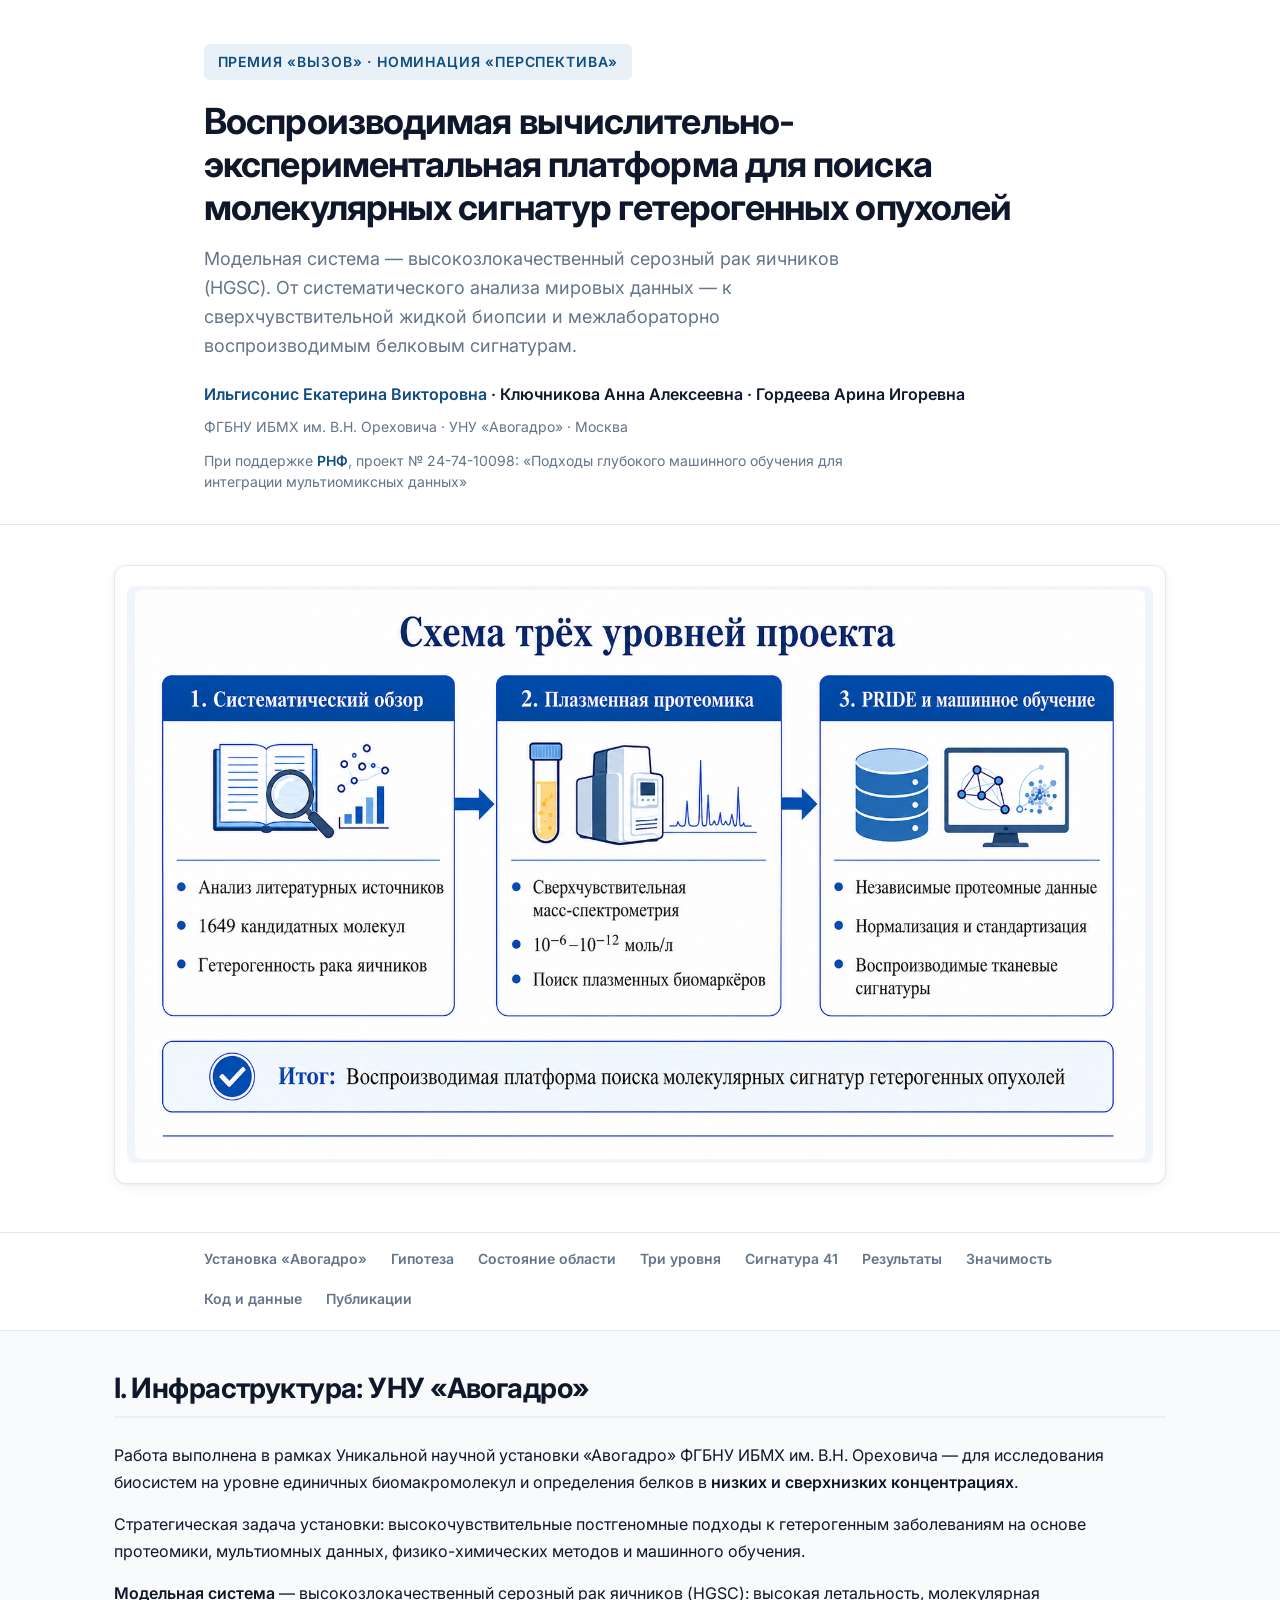
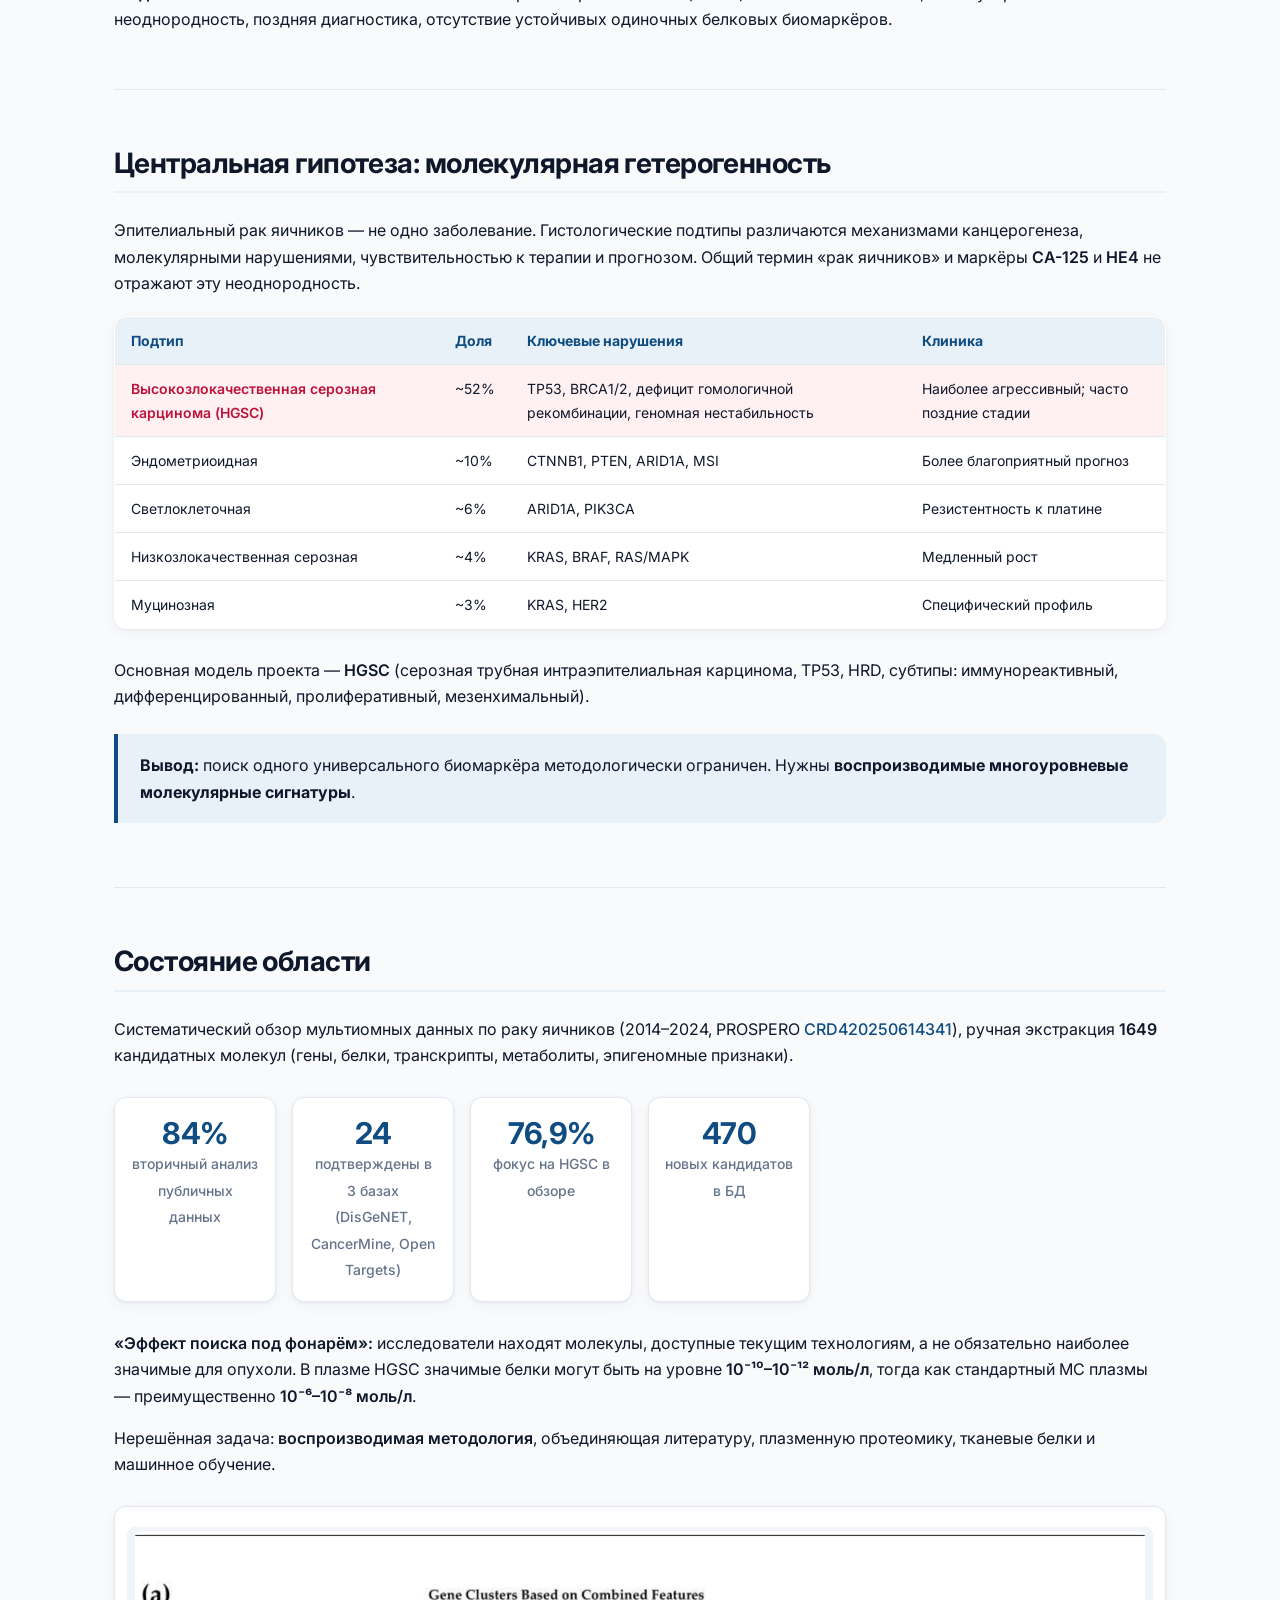
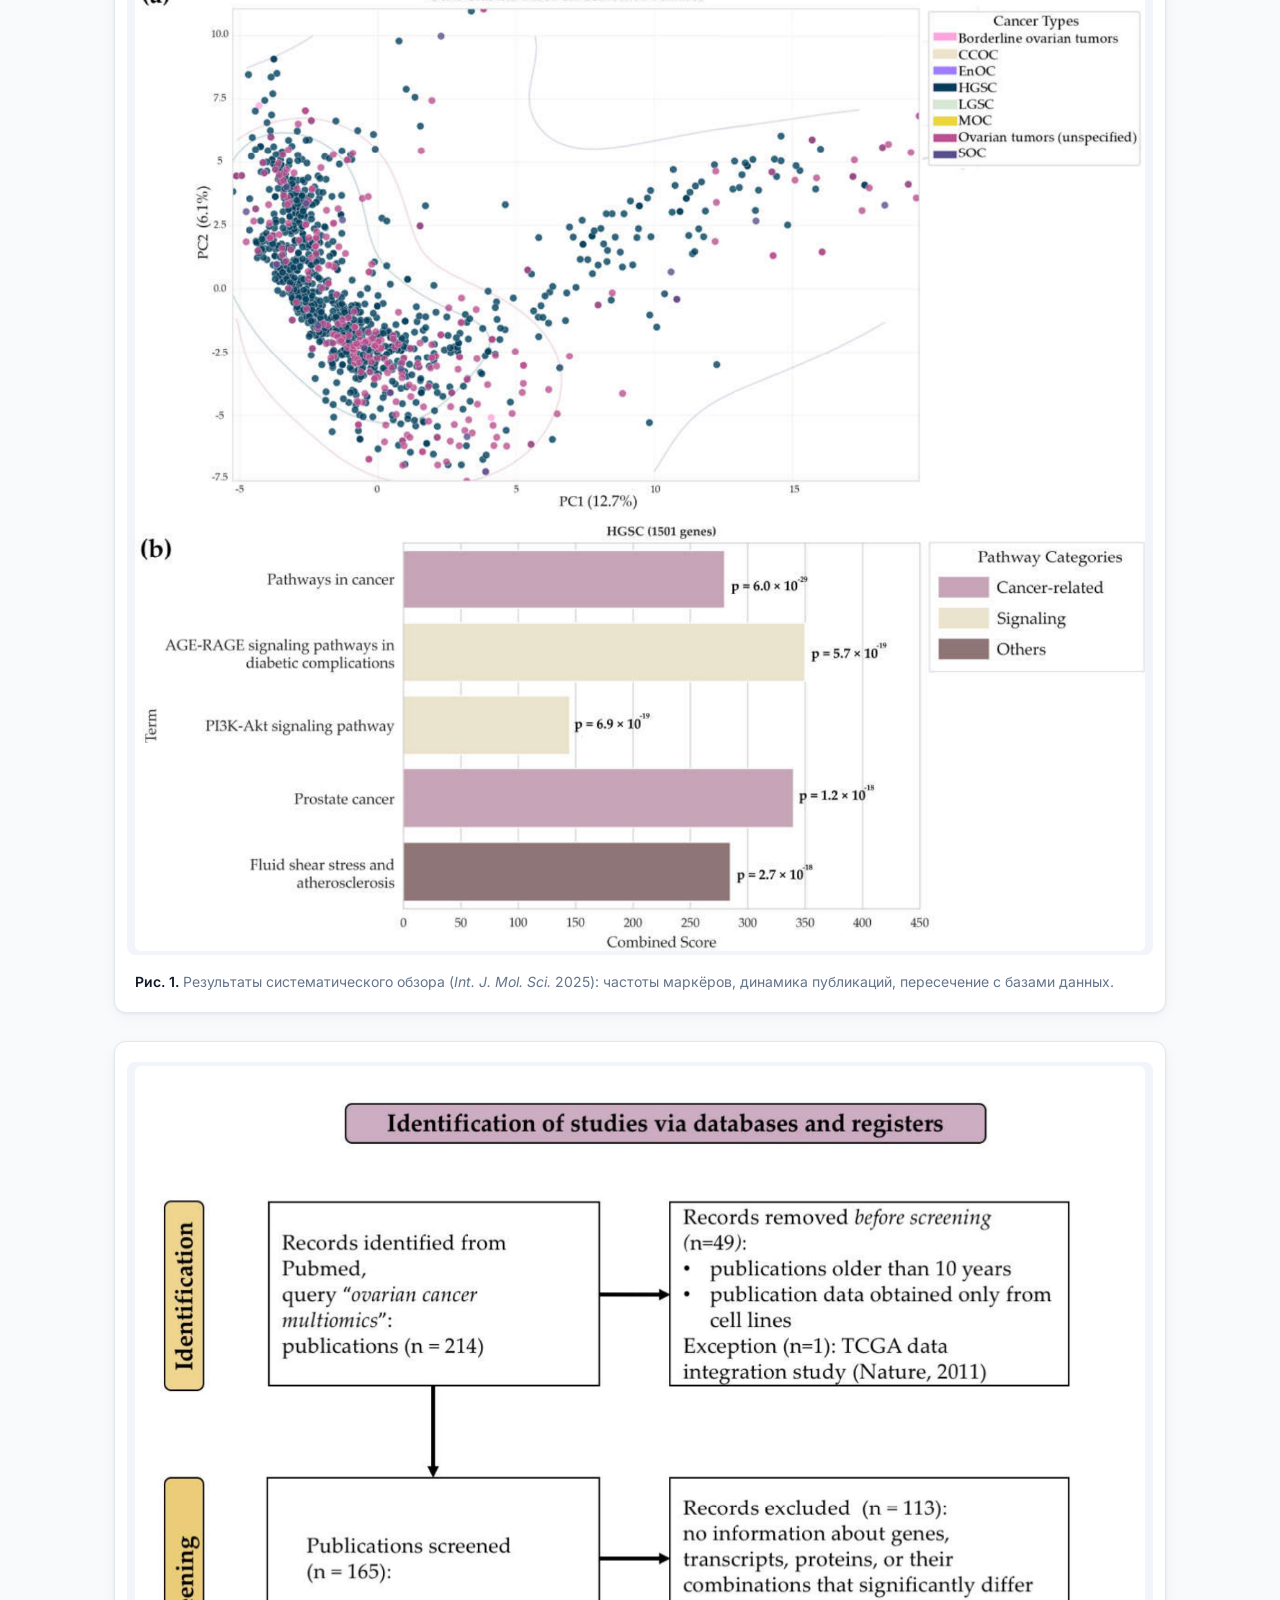
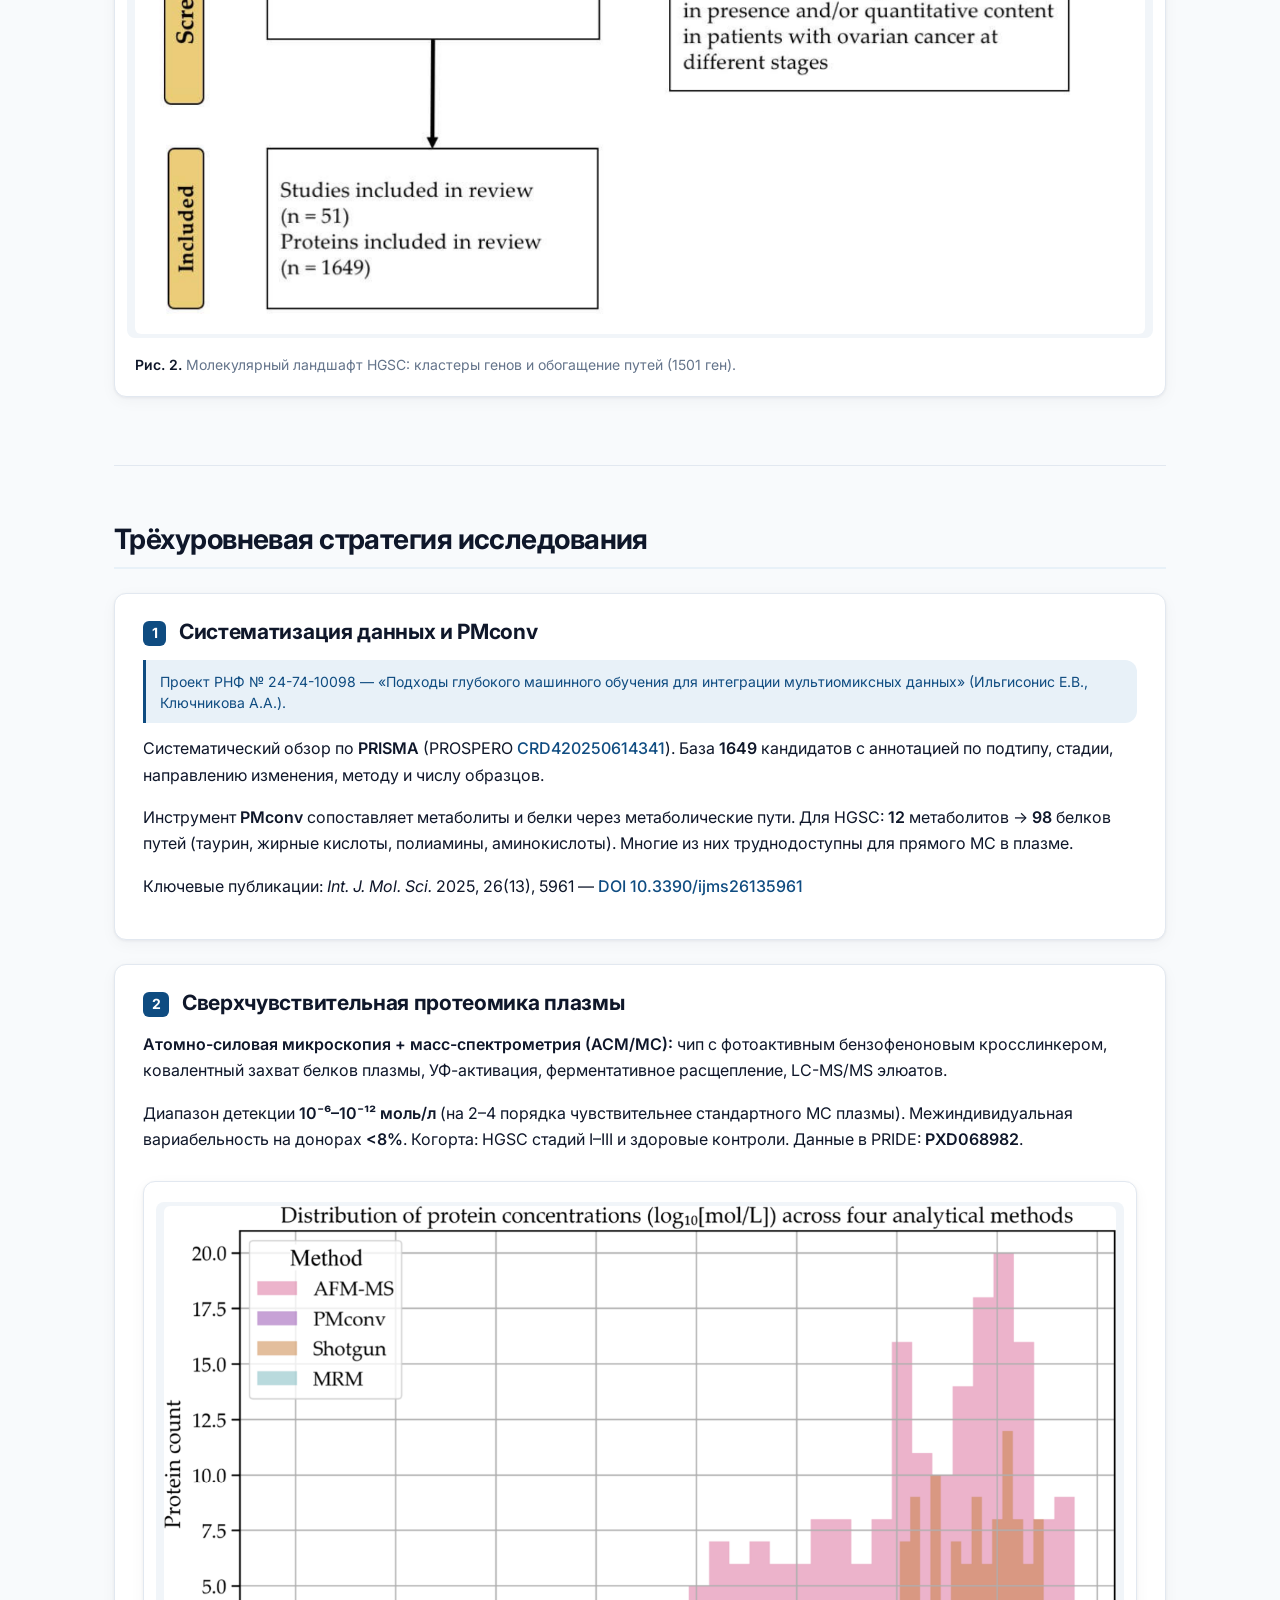
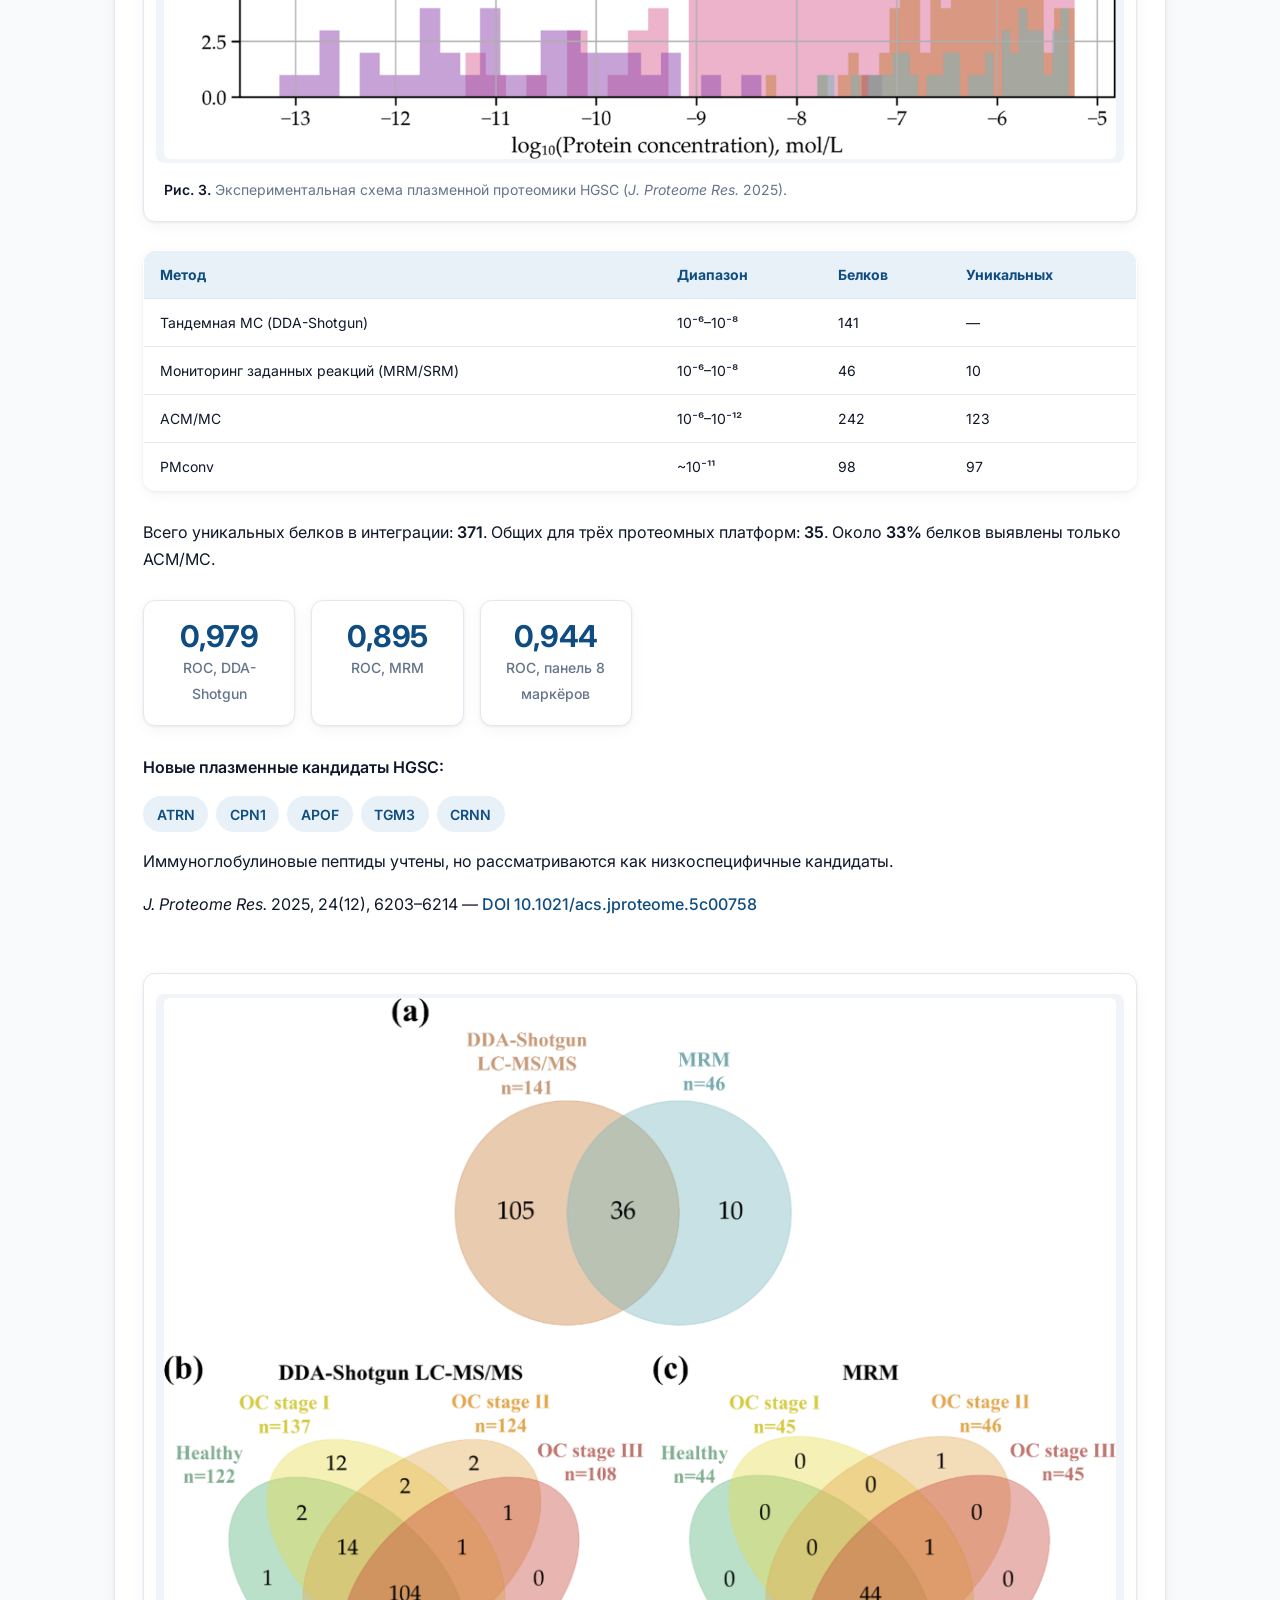
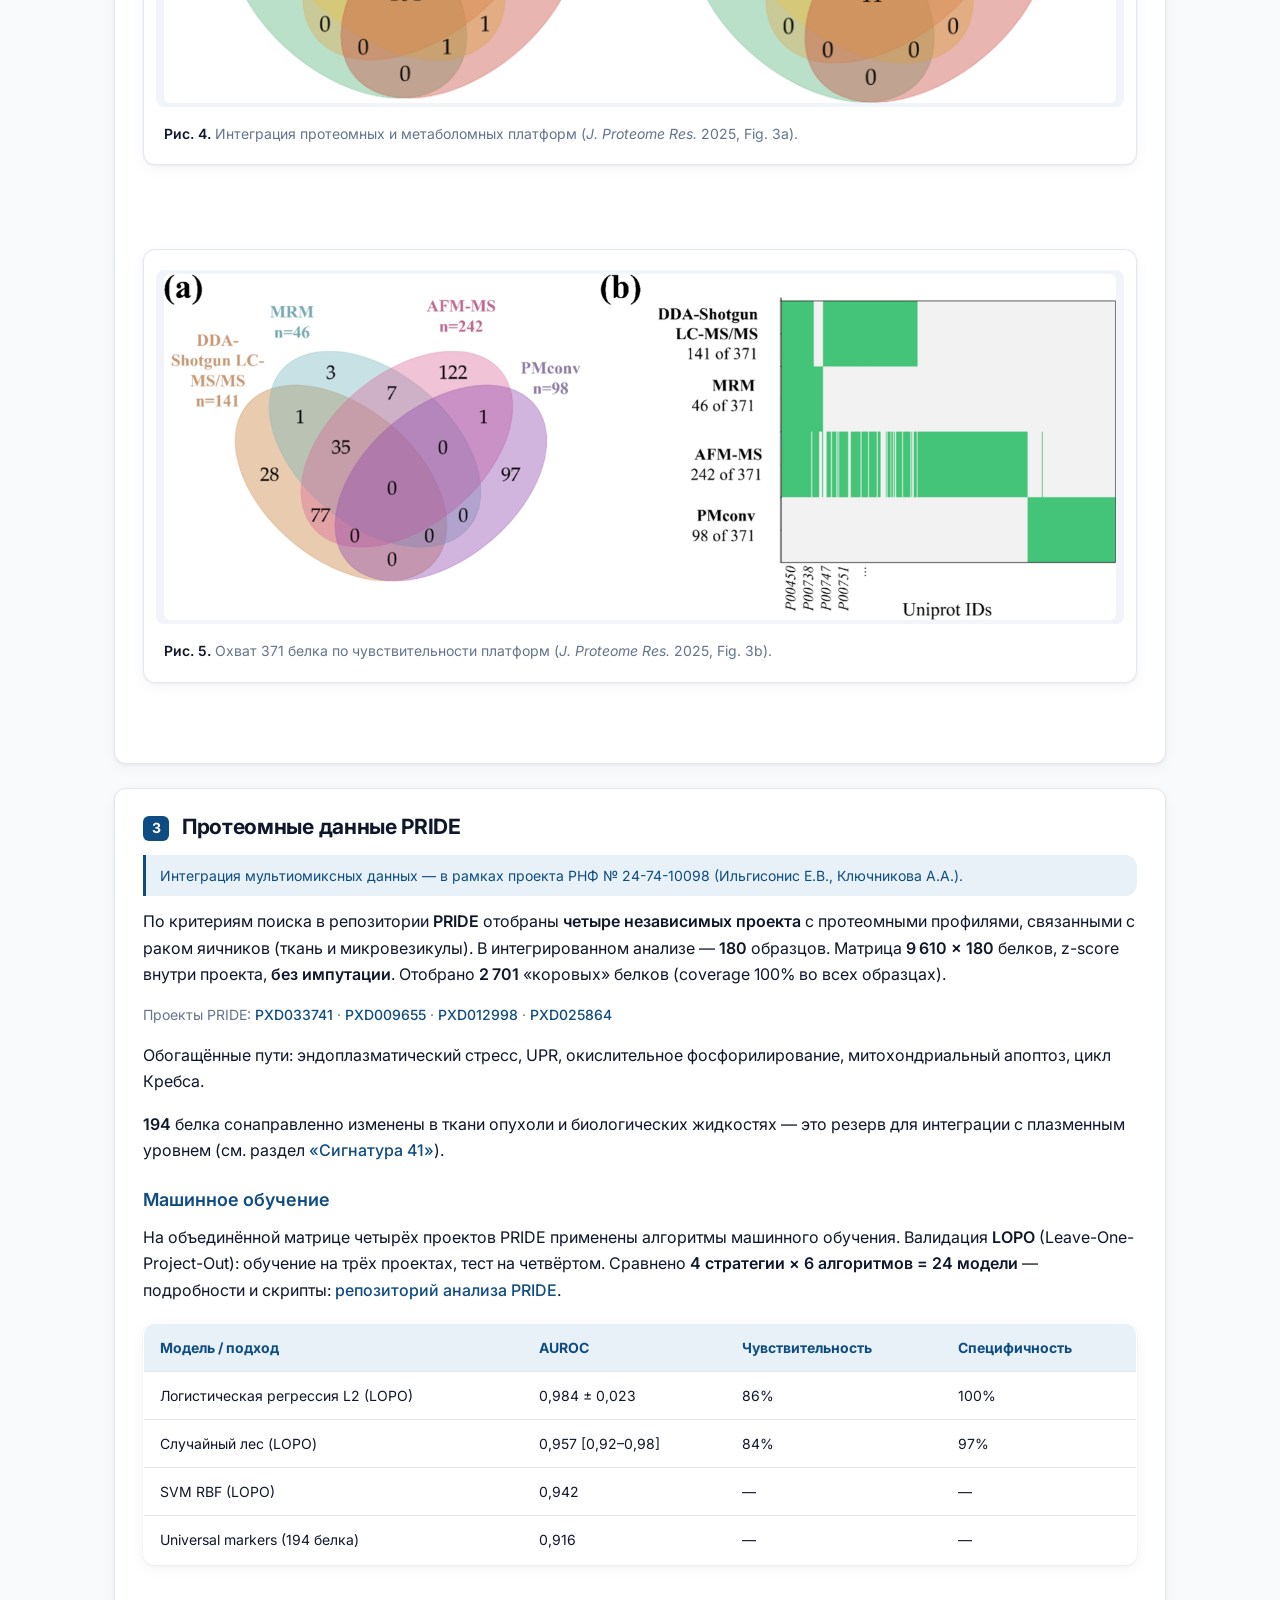
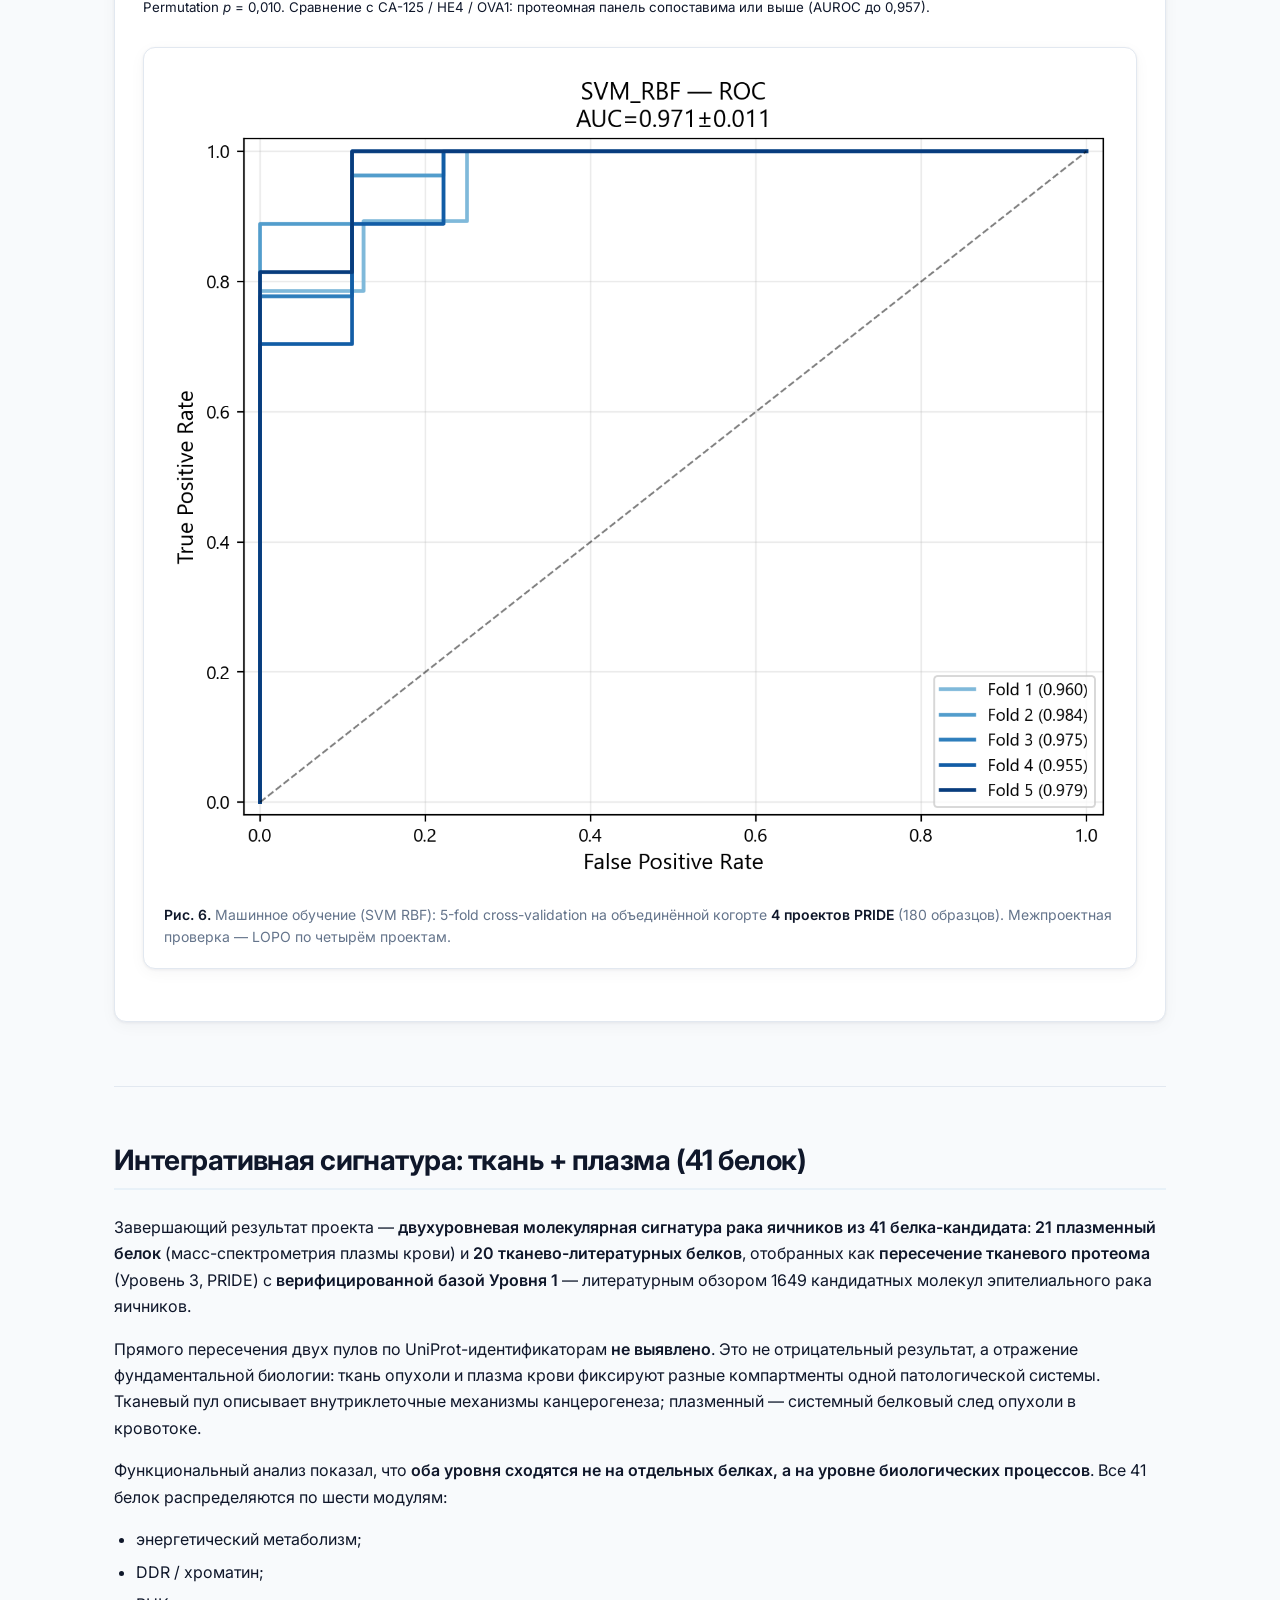
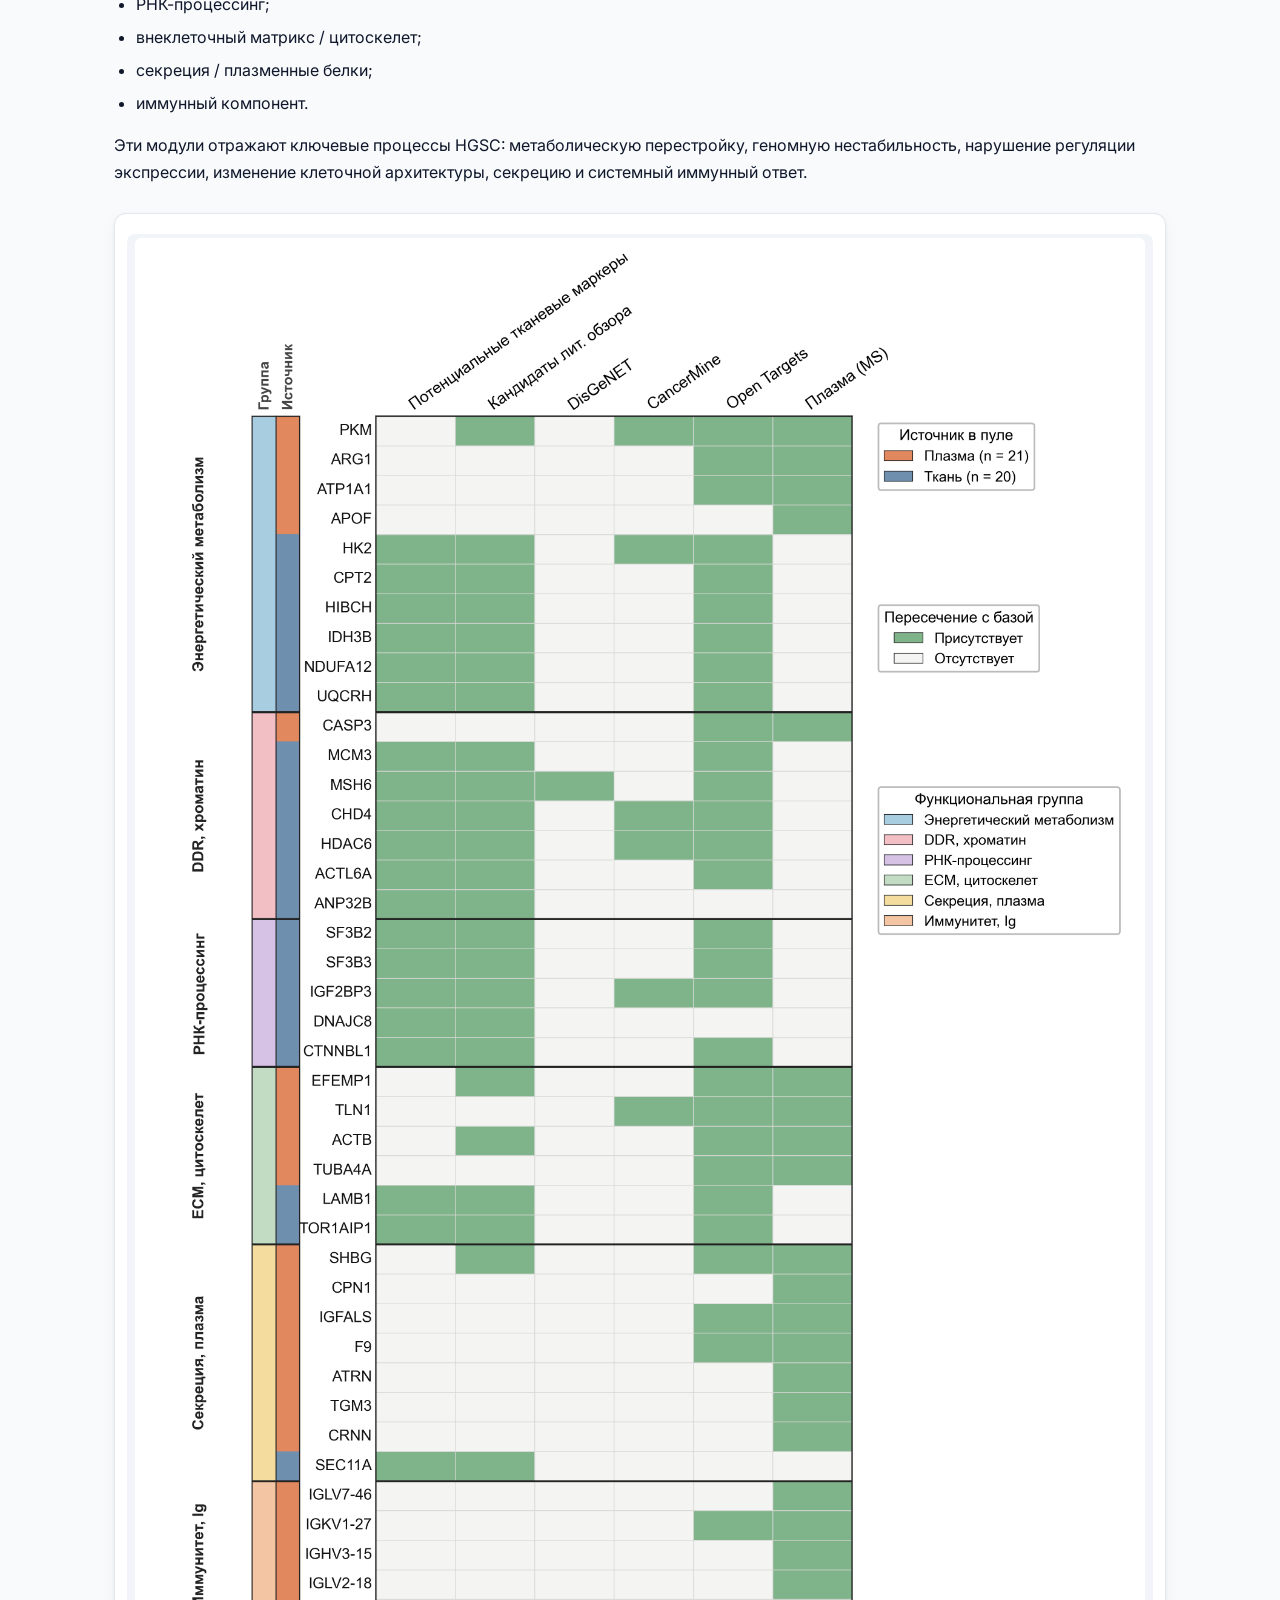
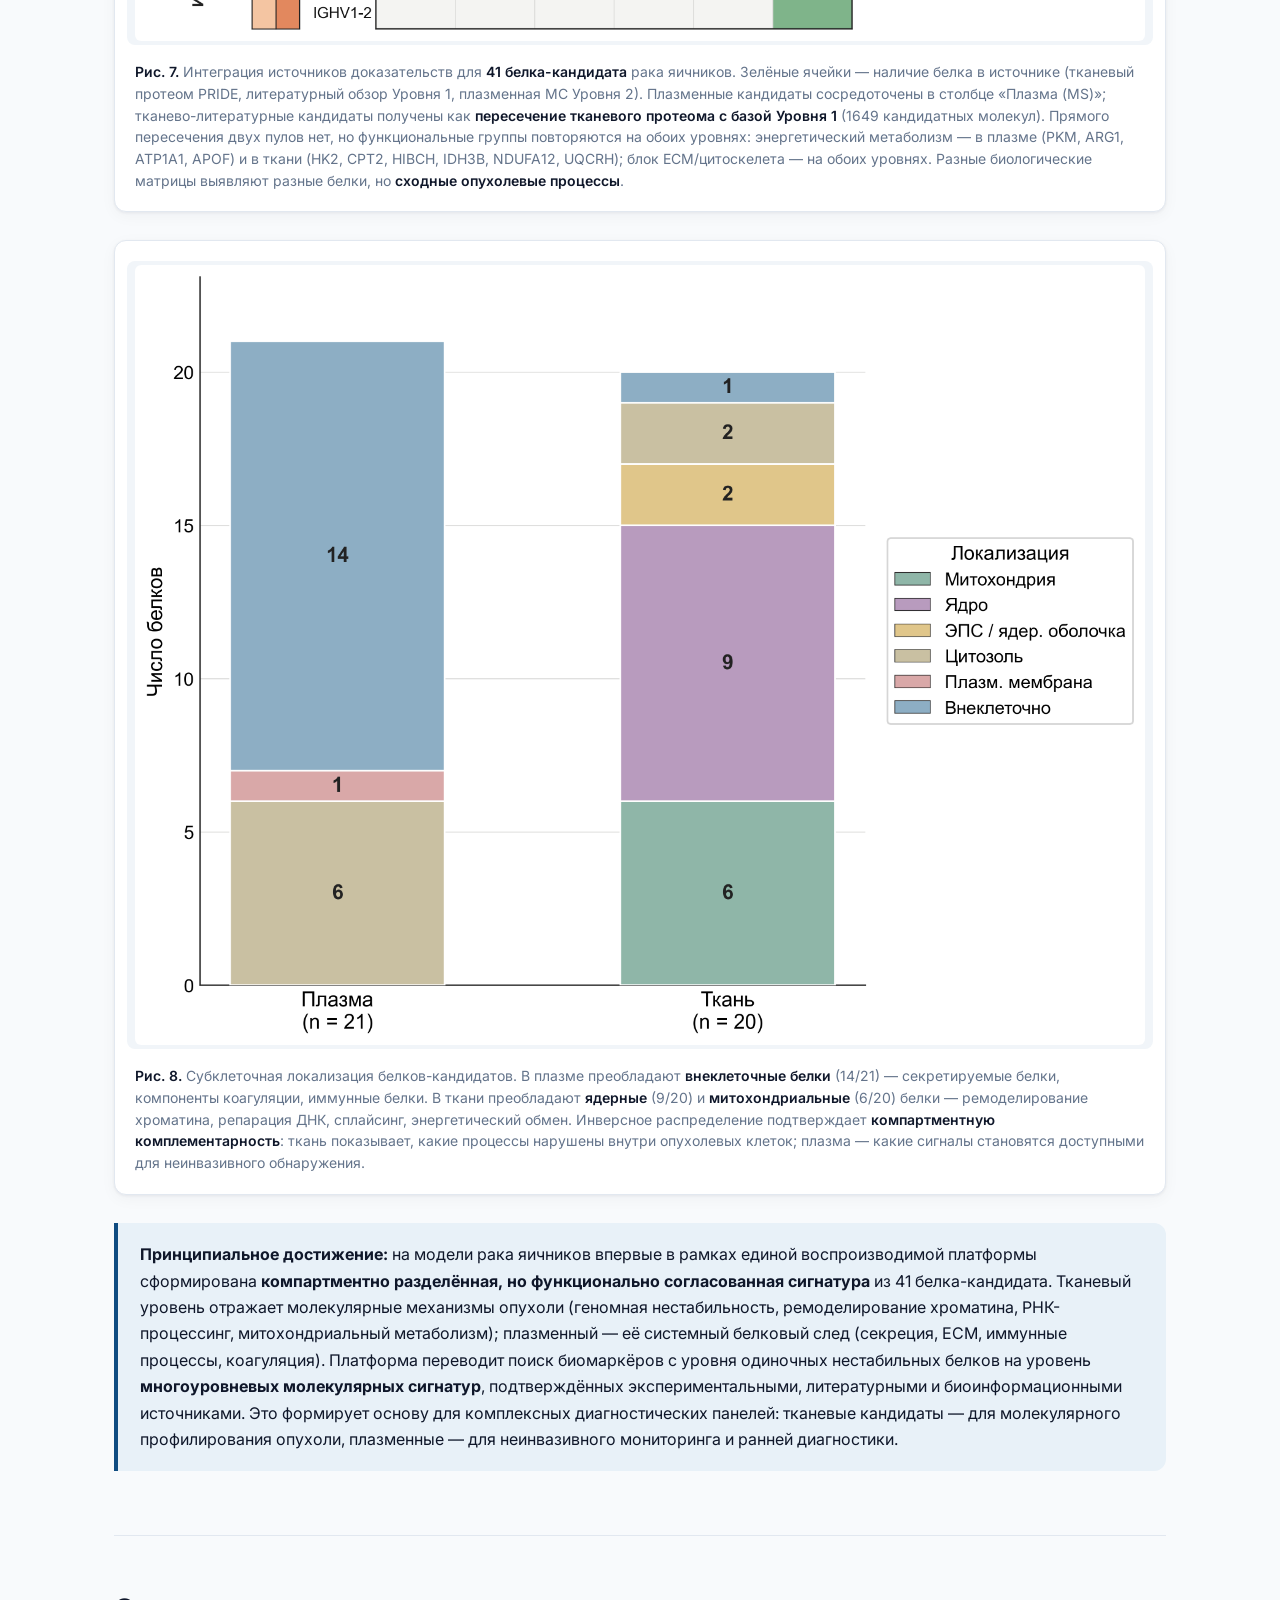
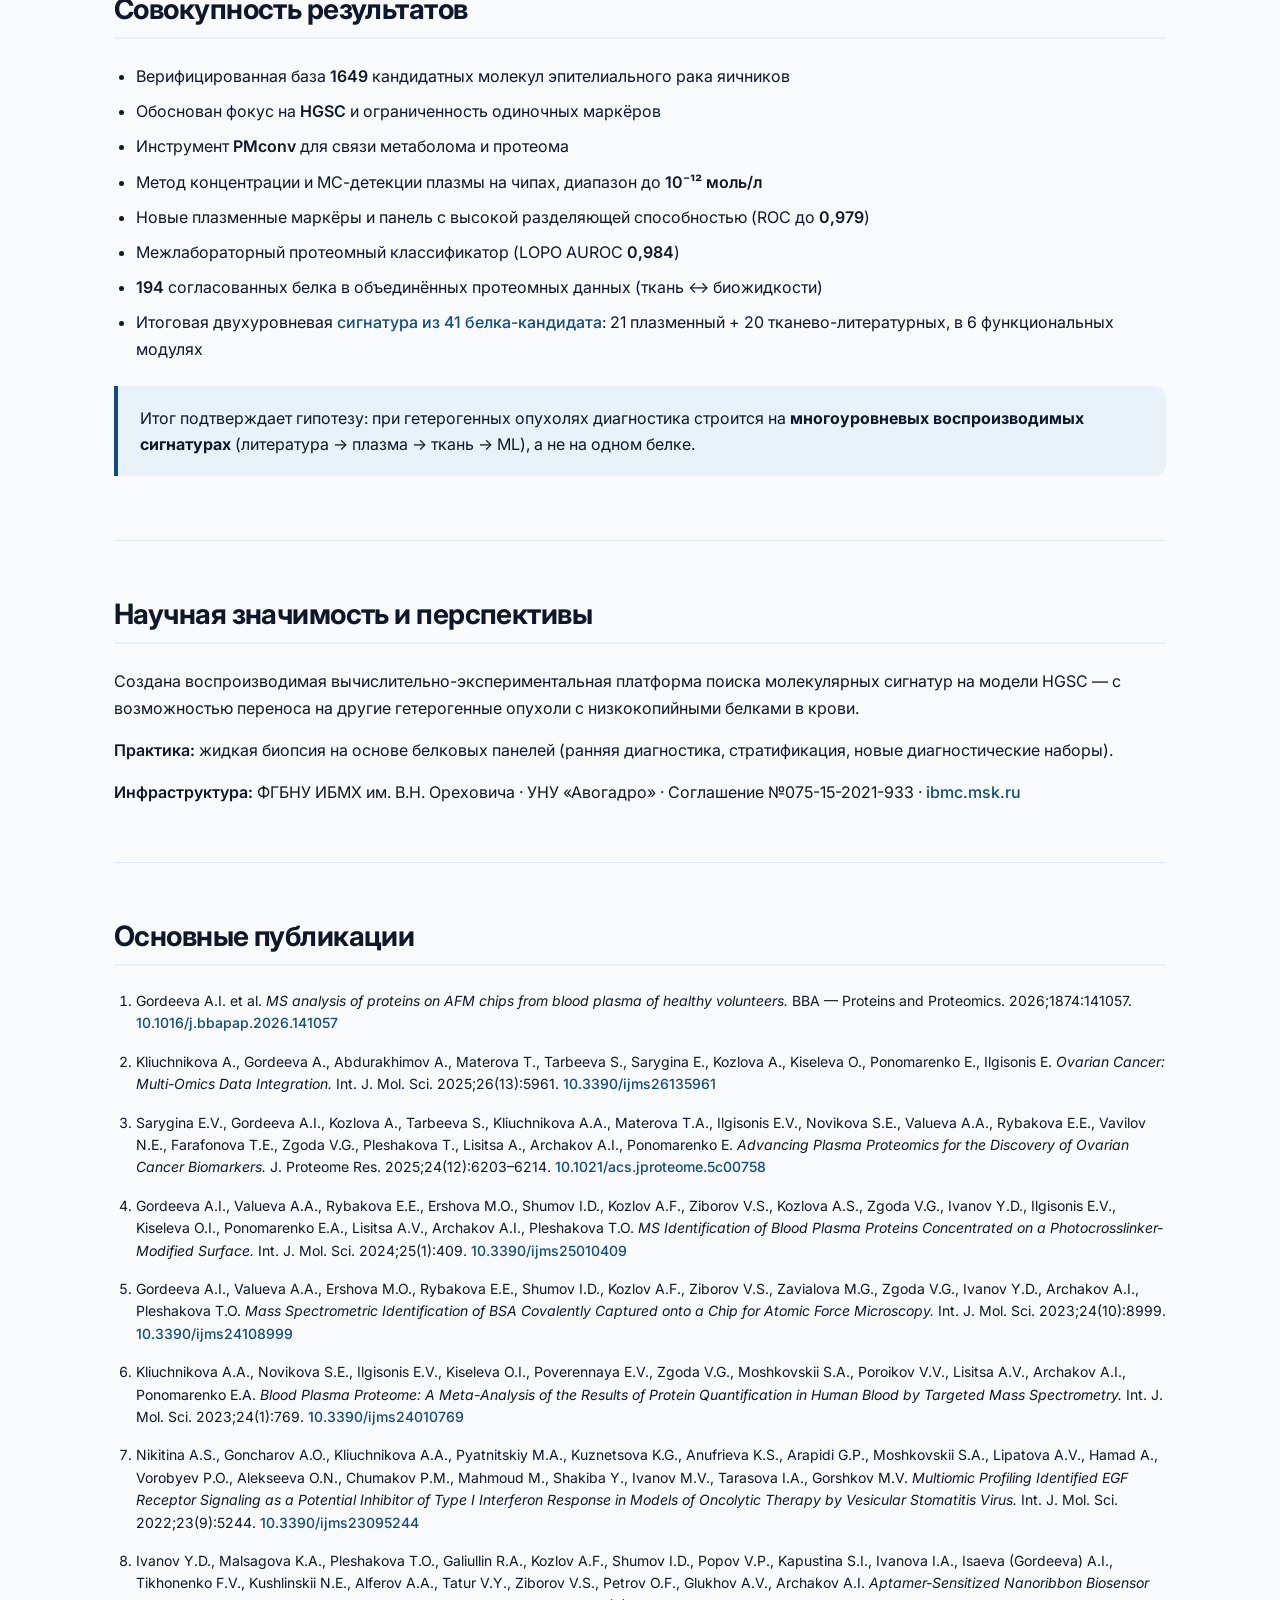
==== commit c250af18: "Reframe tissue-literature pool: intersect tissue proteome with Level-1 review Co-authored-by: Cursor" ====
--- a/index.html
+++ b/index.html
@@ -245,7 +245,7 @@
 
       <p>Завершающий результат проекта — <strong>двухуровневая молекулярная сигнатура рака яичников из 41 белка-кандидата</strong>:
         <strong>21 плазменный белок</strong> (масс-спектрометрия плазмы крови) и
-        <strong>20 тканево-литературных белков</strong> (тканевые протеомные данные, литературный обзор и базы знаний <em>DisGeNET</em>, <em>CancerMine</em>, <em>Open Targets</em>).</p>
+        <strong>20 тканево-литературных белков</strong>, отобранных как <strong>пересечение тканевого протеома</strong> (Уровень 3, PRIDE) с <strong>верифицированной базой Уровня 1</strong> — литературным обзором 1649 кандидатных молекул эпителиального рака яичников.</p>
 
       <p>Прямого пересечения двух пулов по UniProt-идентификаторам <strong>не выявлено</strong>. Это не отрицательный результат, а отражение фундаментальной биологии: ткань опухоли и плазма крови фиксируют разные компартменты одной патологической системы. Тканевый пул описывает внутриклеточные механизмы канцерогенеза; плазменный — системный белковый след опухоли в кровотоке.</p>
 
@@ -264,7 +264,7 @@
         <div class="figure__scroll">
           <img src="images/integration_heatmap_41.png" alt="Тепловая карта 41 белка-кандидата по функциональным группам и источникам доказательств" loading="lazy" />
         </div>
-        <figcaption><strong>Рис. 7.</strong> Интеграция источников доказательств для <strong>41 белка-кандидата</strong> рака яичников. Зелёные ячейки — наличие белка в источнике (тканевые данные, литературный обзор, DisGeNET, CancerMine, Open Targets, плазменная МС). Плазменные кандидаты сосредоточены в столбце «Плазма (MS)»; тканево-литературные — поддержаны тканевыми данными, обзором и внешними базами. Прямого пересечения пулов нет, но функциональные группы повторяются на обоих уровнях: энергетический метаболизм — в плазме (PKM, ARG1, ATP1A1, APOF) и в ткани (HK2, CPT2, HIBCH, IDH3B, NDUFA12, UQCRH); блок ECM/цитоскелета — на обоих уровнях. Разные биологические матрицы выявляют разные белки, но <strong>сходные опухолевые процессы</strong>.</figcaption>
+        <figcaption><strong>Рис. 7.</strong> Интеграция источников доказательств для <strong>41 белка-кандидата</strong> рака яичников. Зелёные ячейки — наличие белка в источнике (тканевый протеом PRIDE, литературный обзор Уровня 1, плазменная МС Уровня 2). Плазменные кандидаты сосредоточены в столбце «Плазма (MS)»; тканево-литературные кандидаты получены как <strong>пересечение тканевого протеома с базой Уровня 1</strong> (1649 кандидатных молекул). Прямого пересечения двух пулов нет, но функциональные группы повторяются на обоих уровнях: энергетический метаболизм — в плазме (PKM, ARG1, ATP1A1, APOF) и в ткани (HK2, CPT2, HIBCH, IDH3B, NDUFA12, UQCRH); блок ECM/цитоскелета — на обоих уровнях. Разные биологические матрицы выявляют разные белки, но <strong>сходные опухолевые процессы</strong>.</figcaption>
       </figure>
 
       <figure class="figure figure--full">
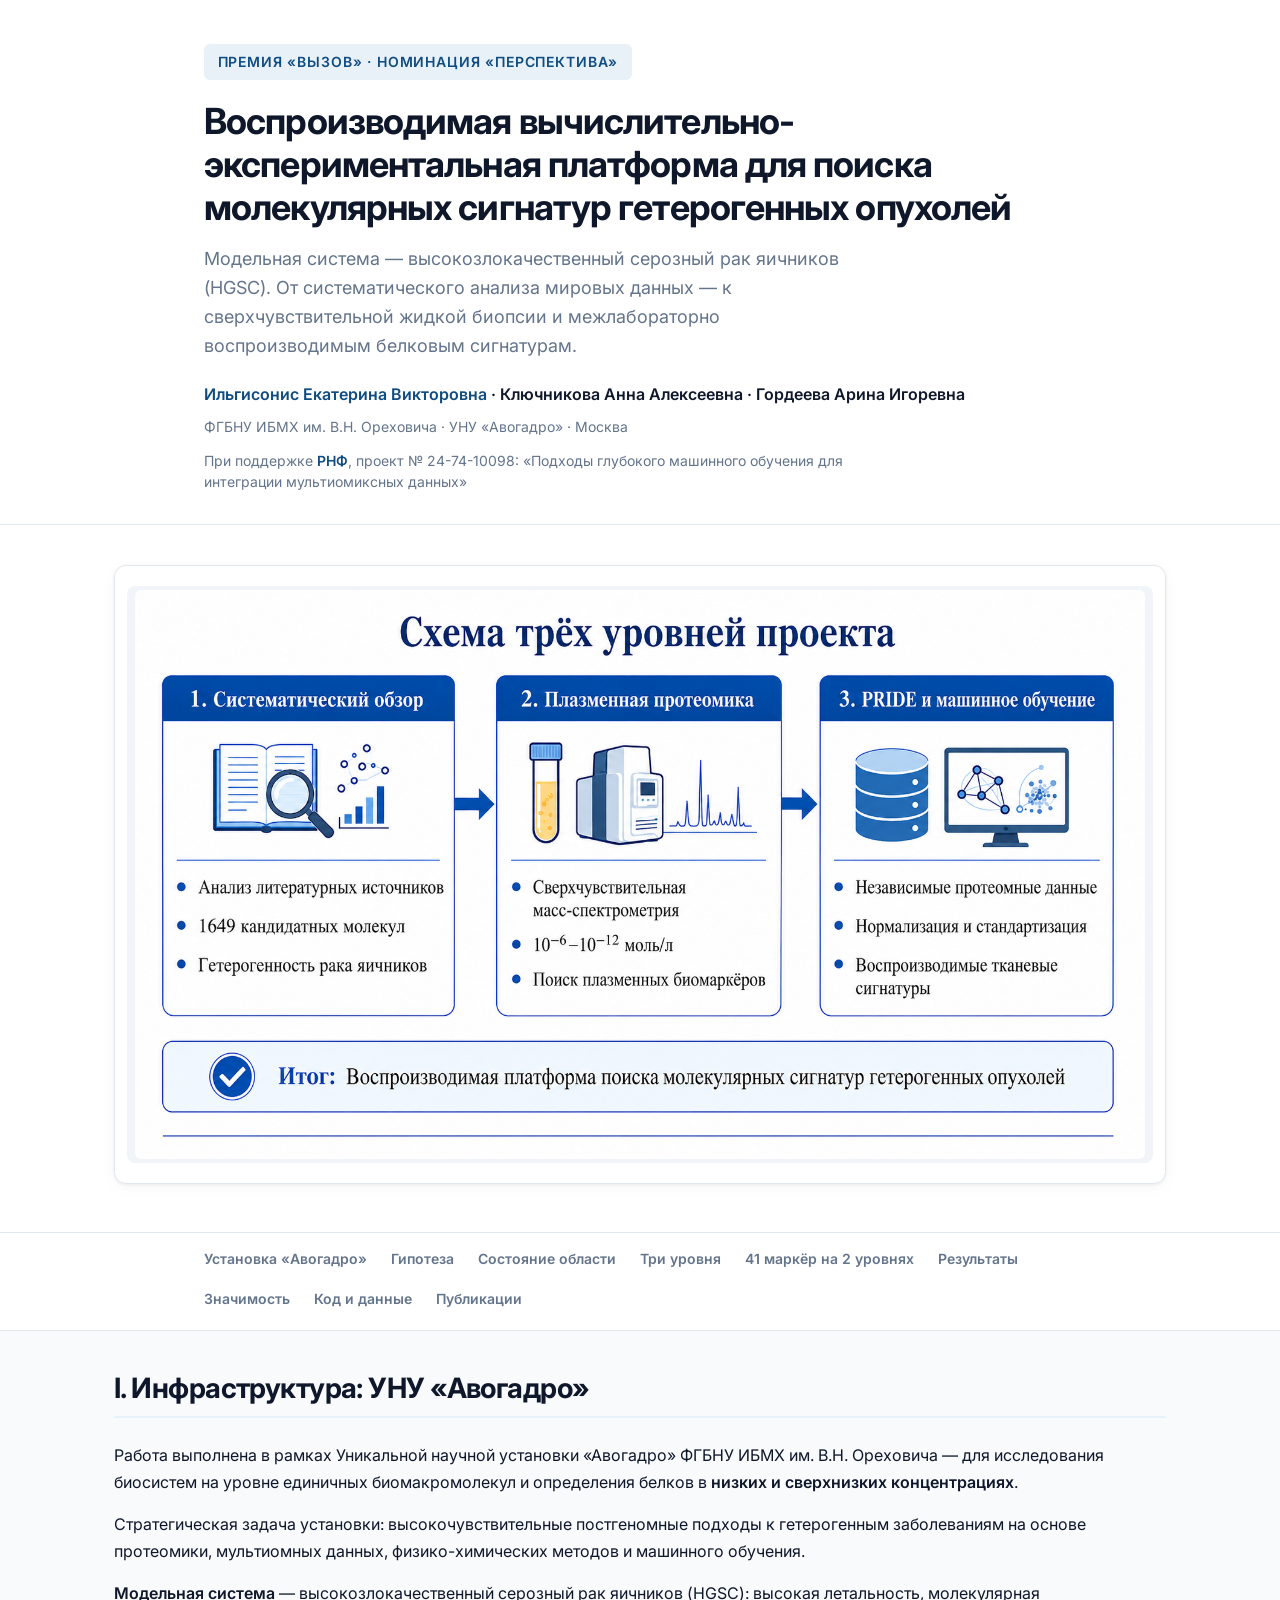
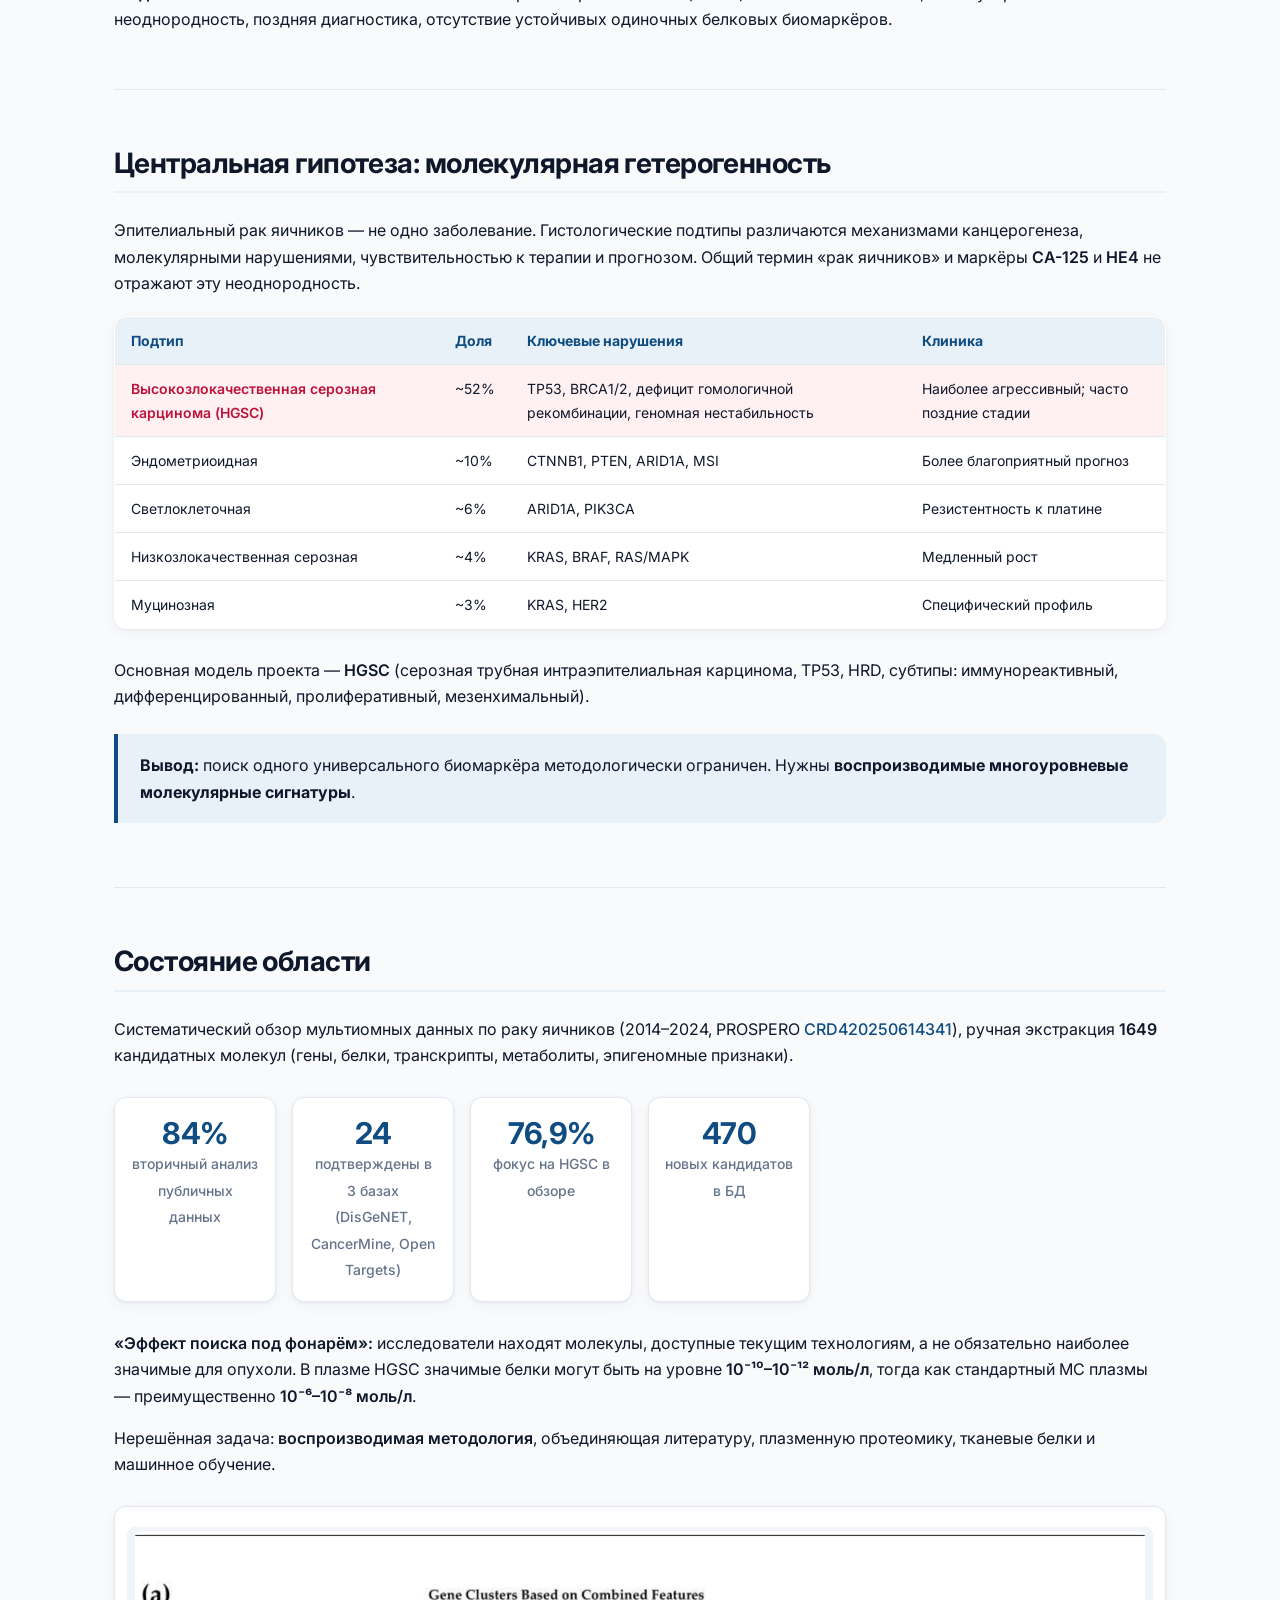
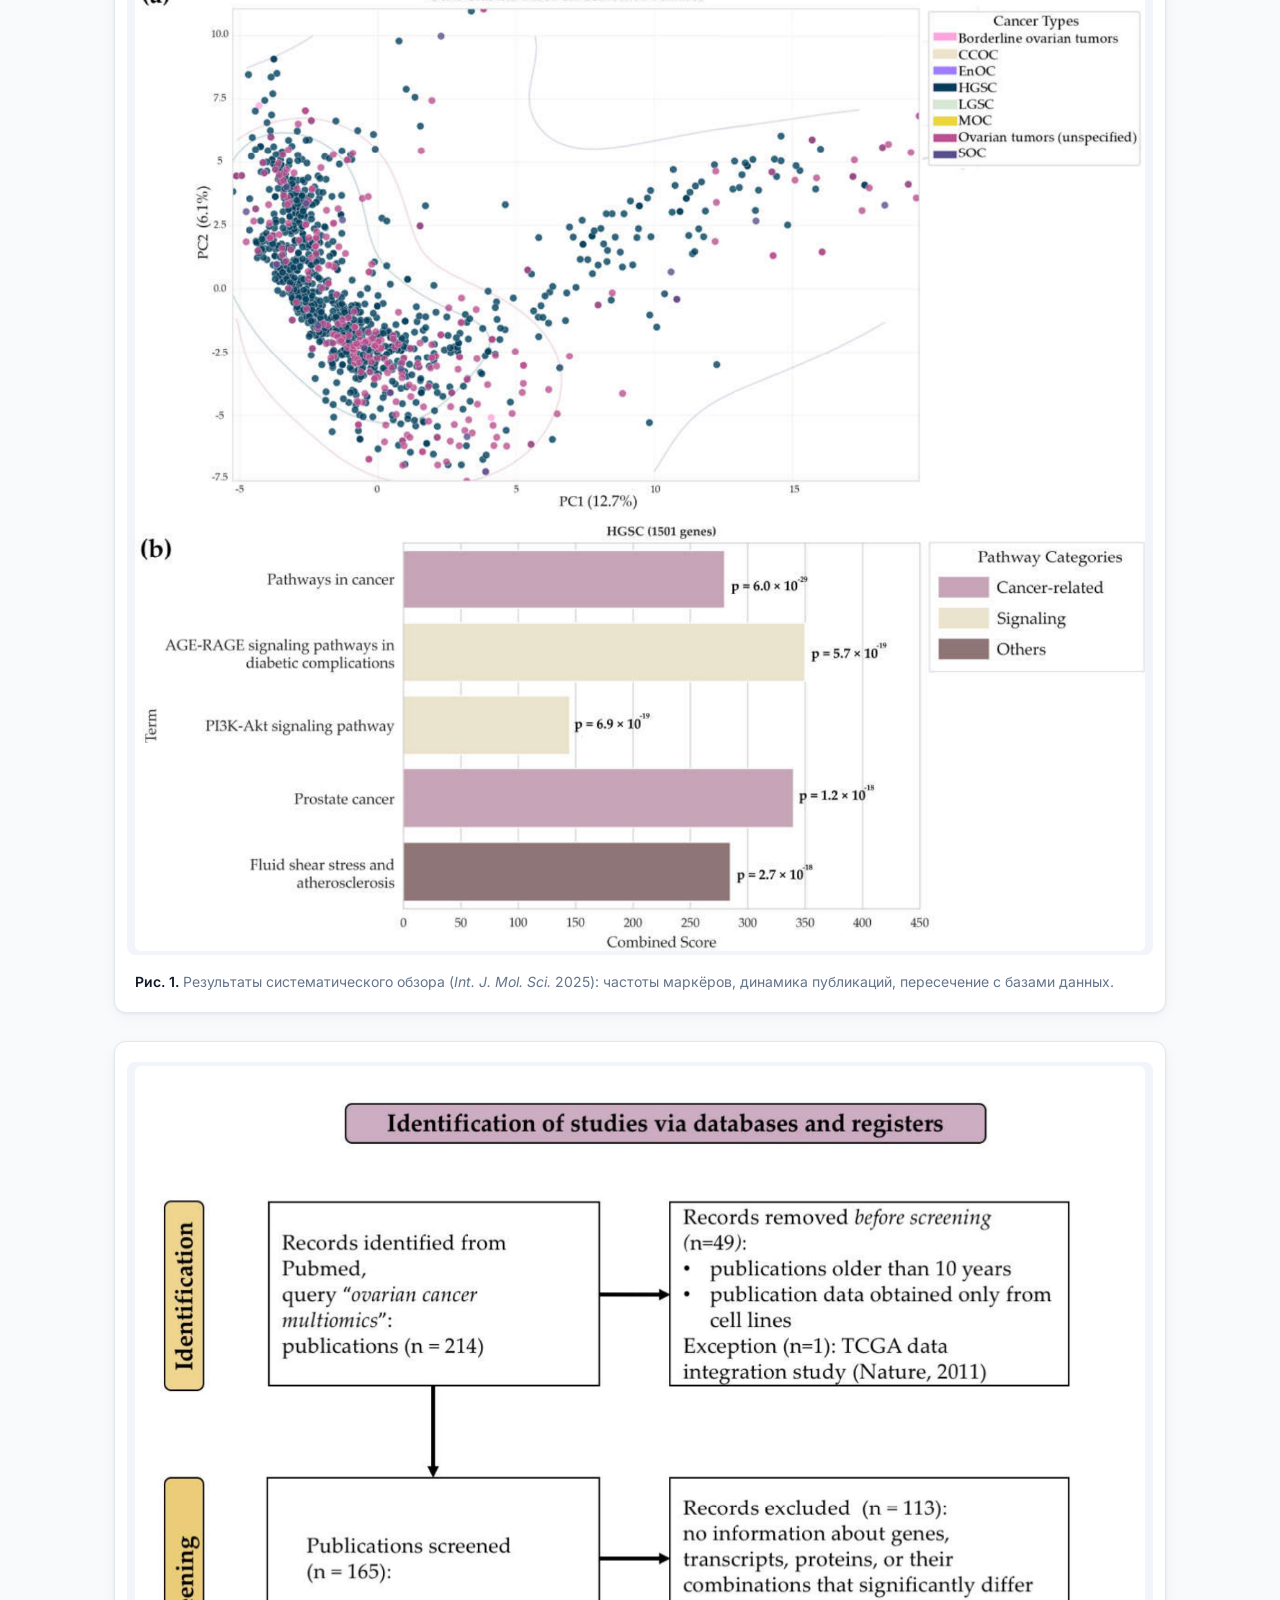
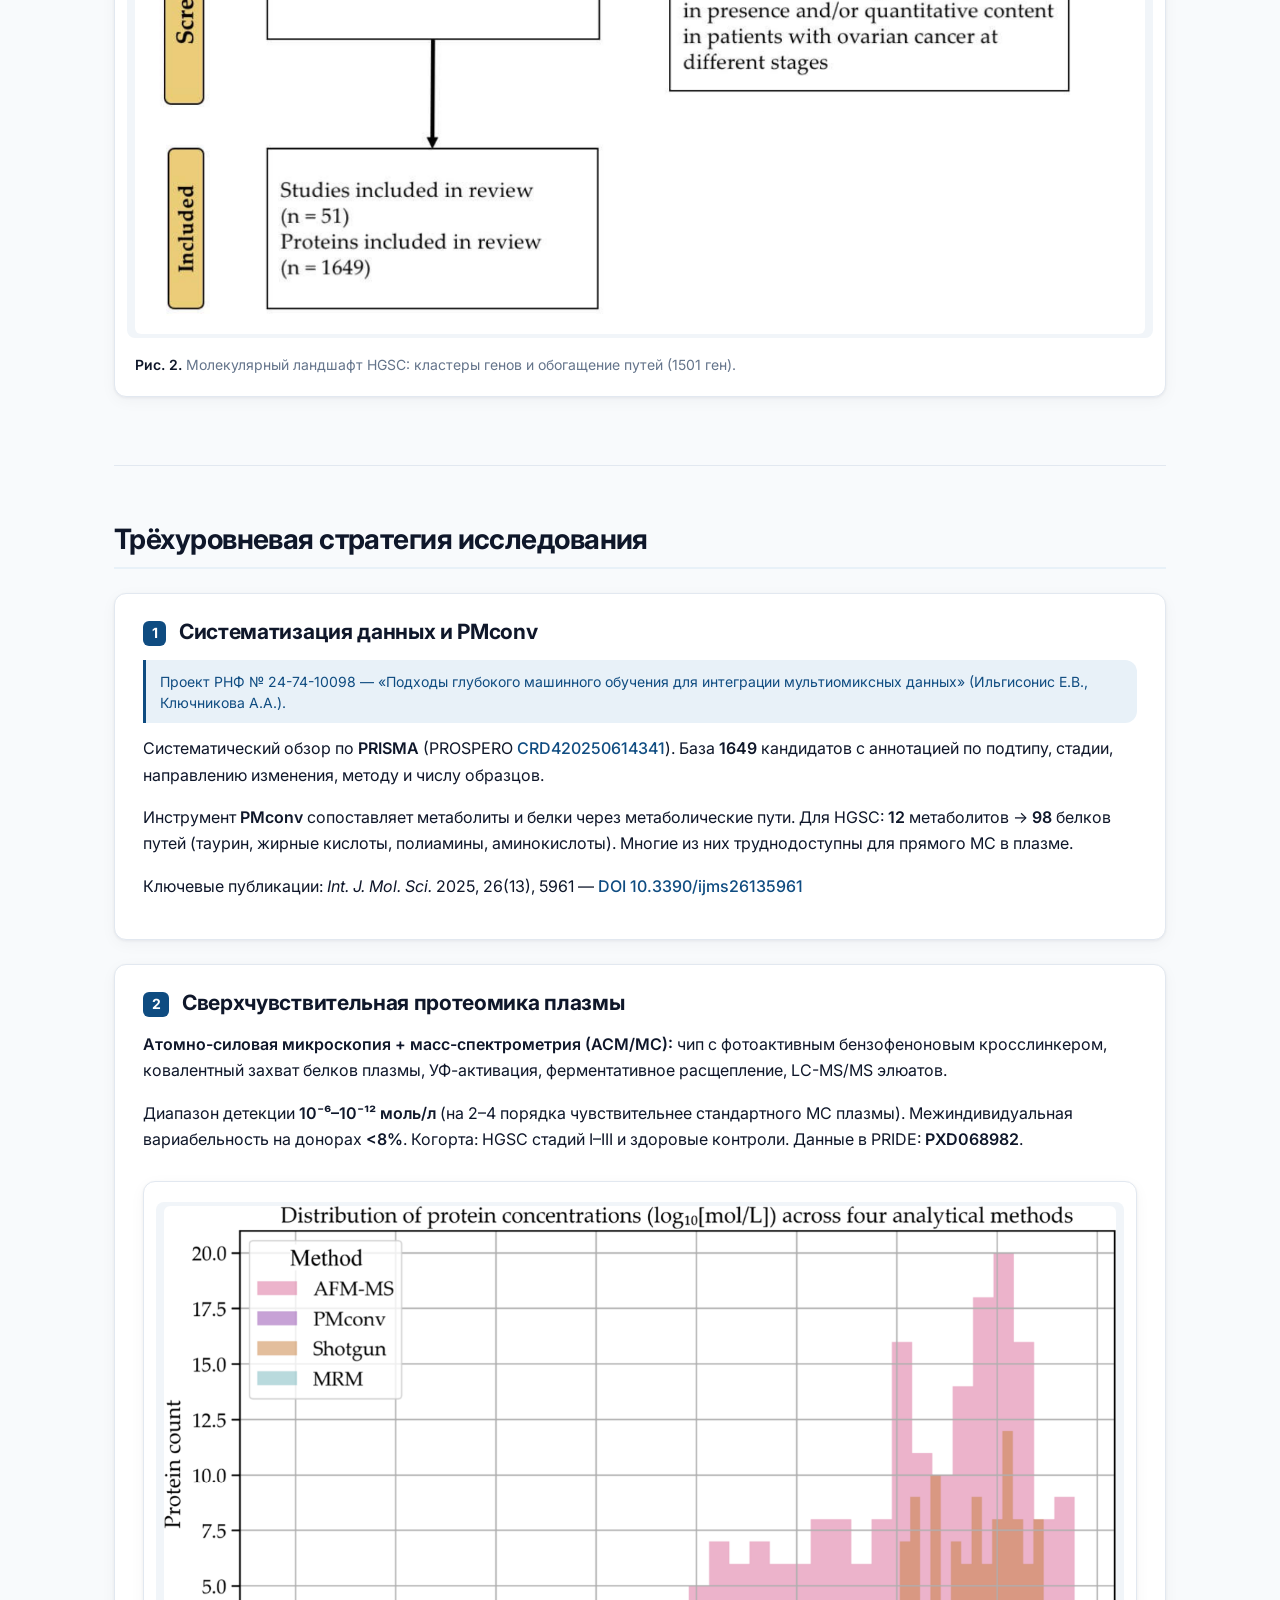
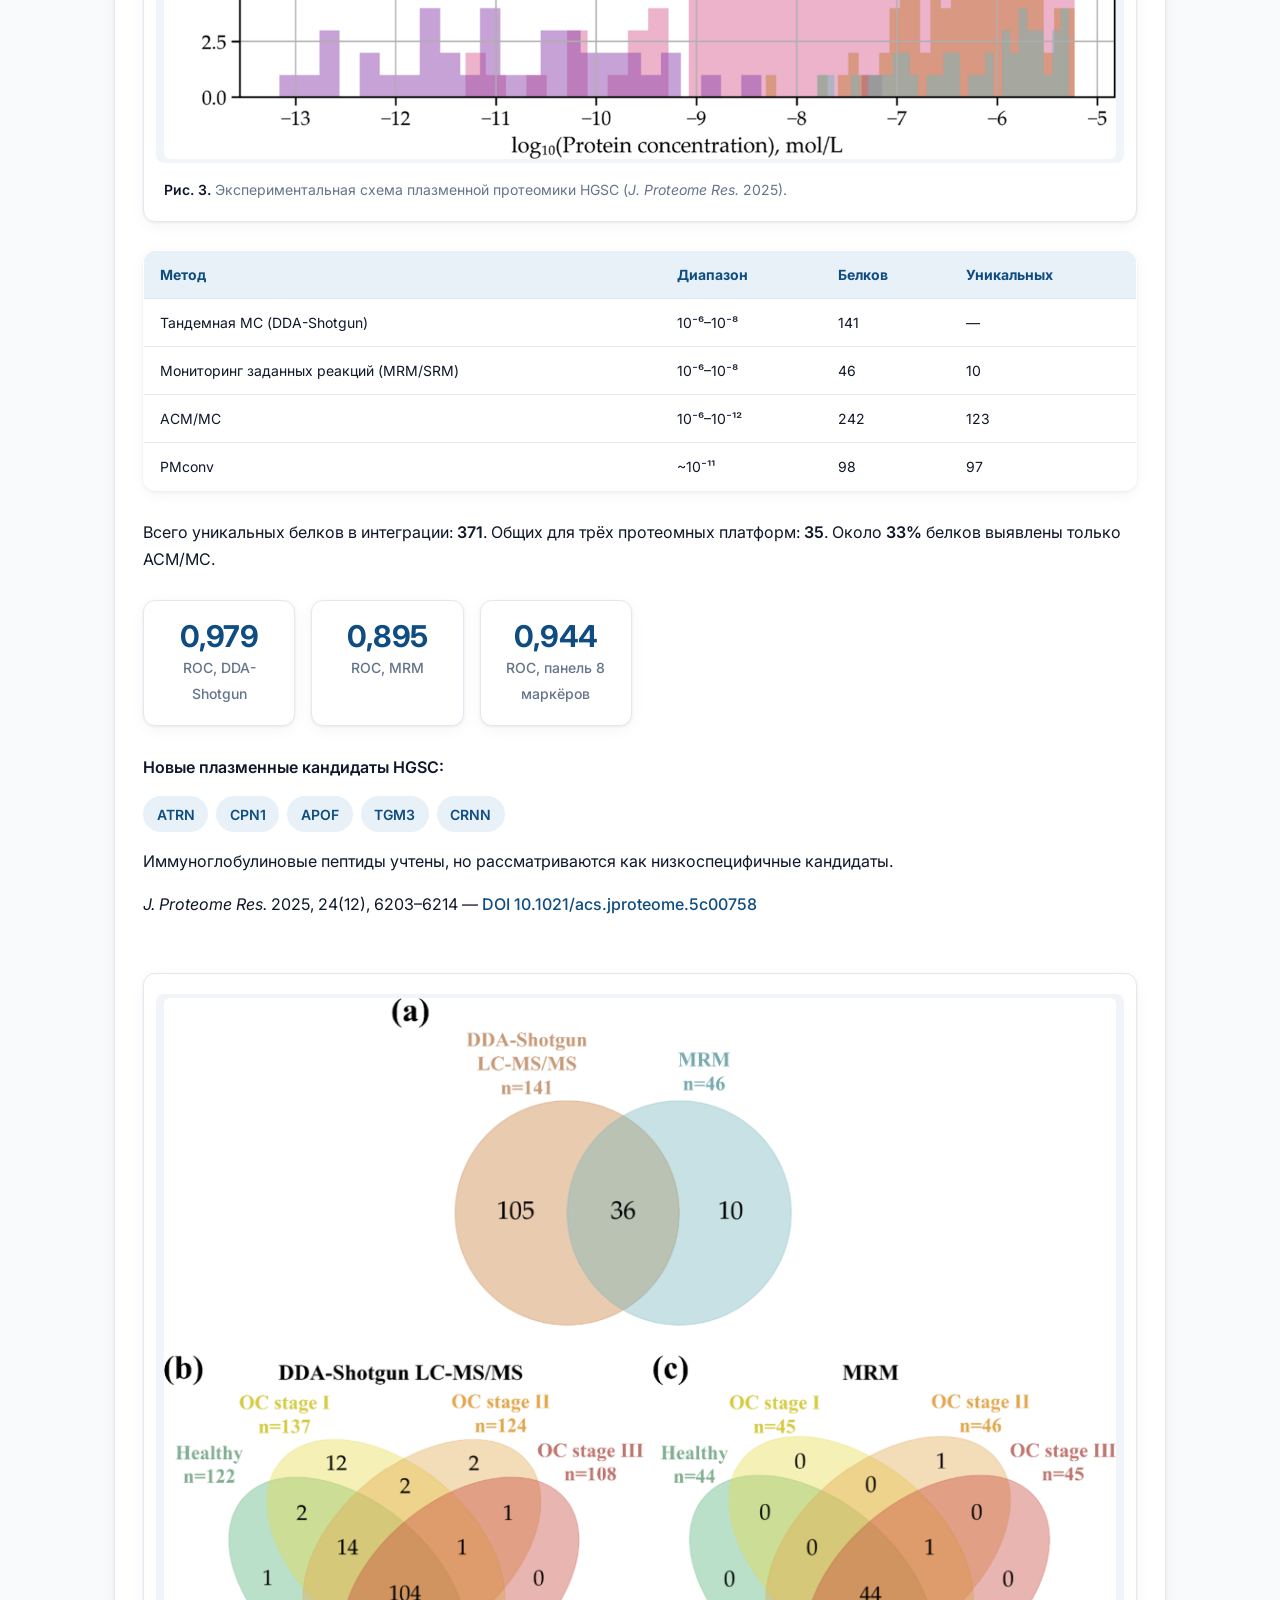
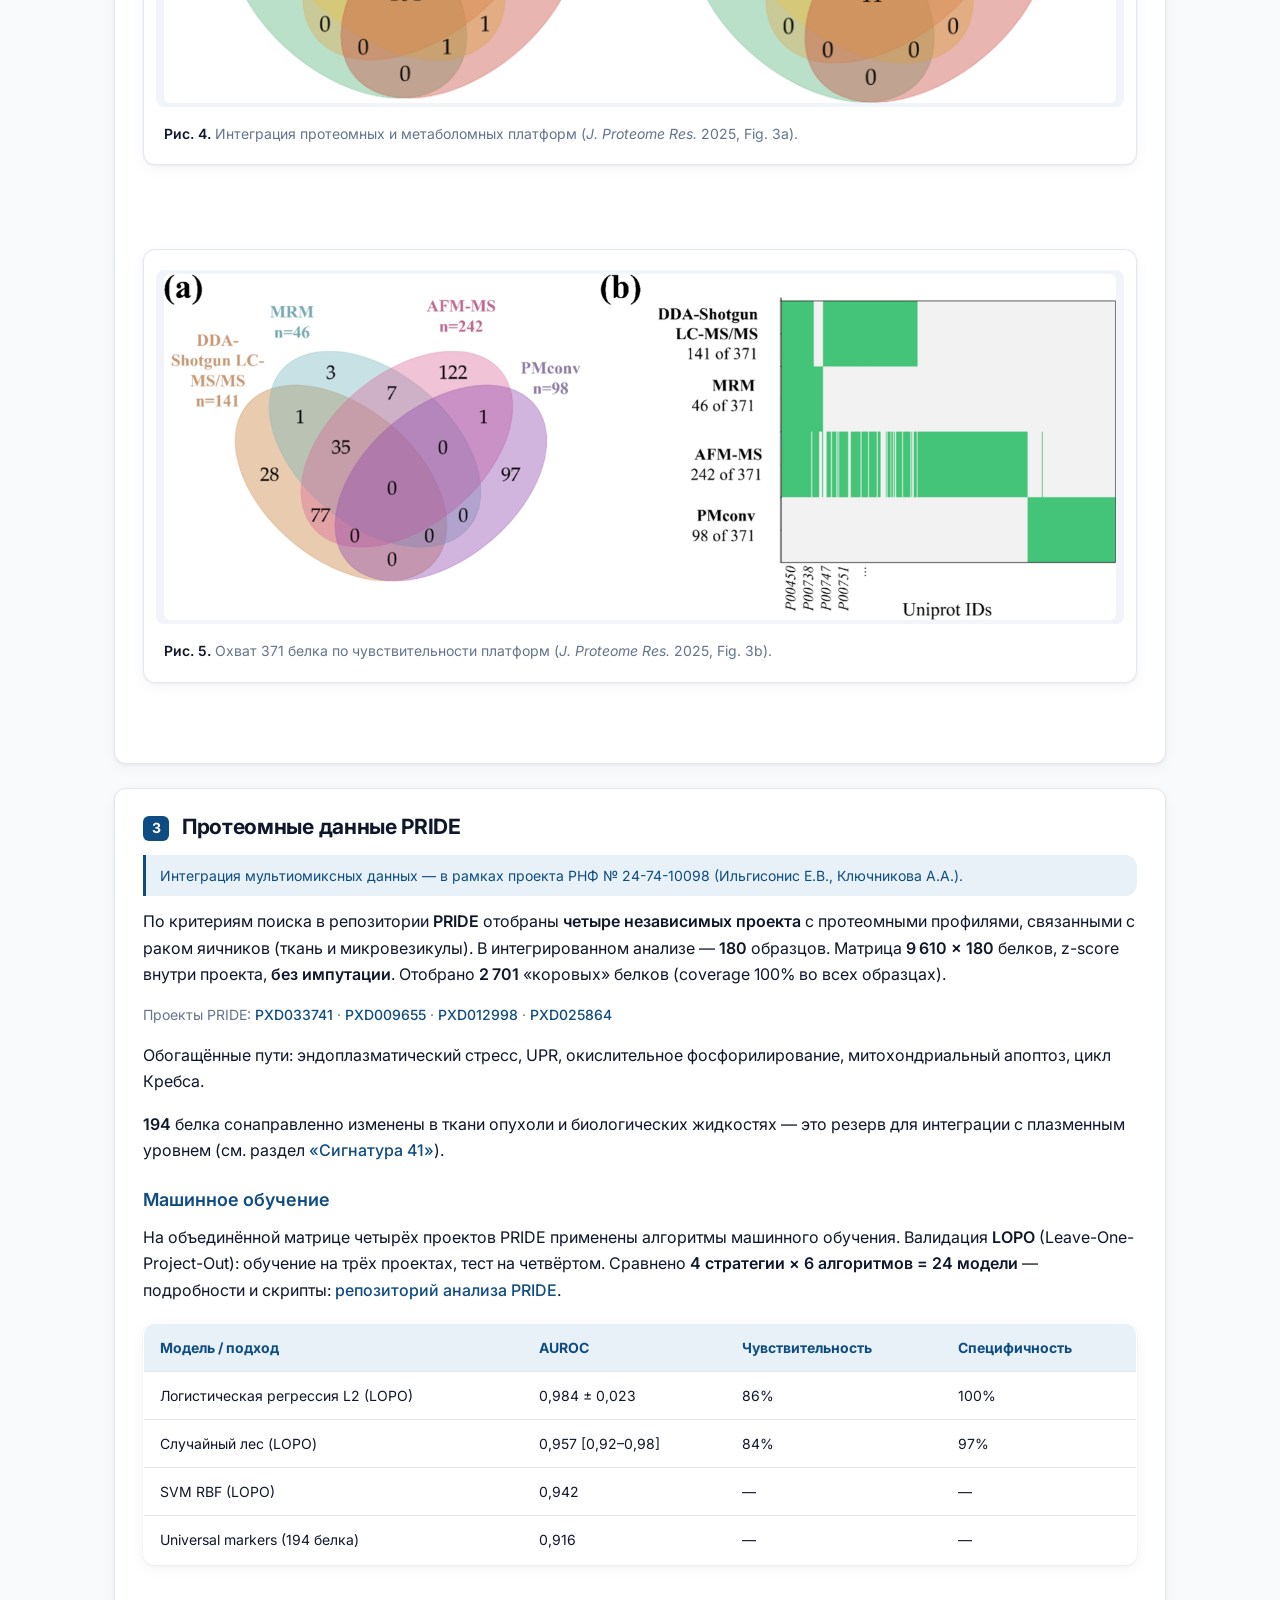
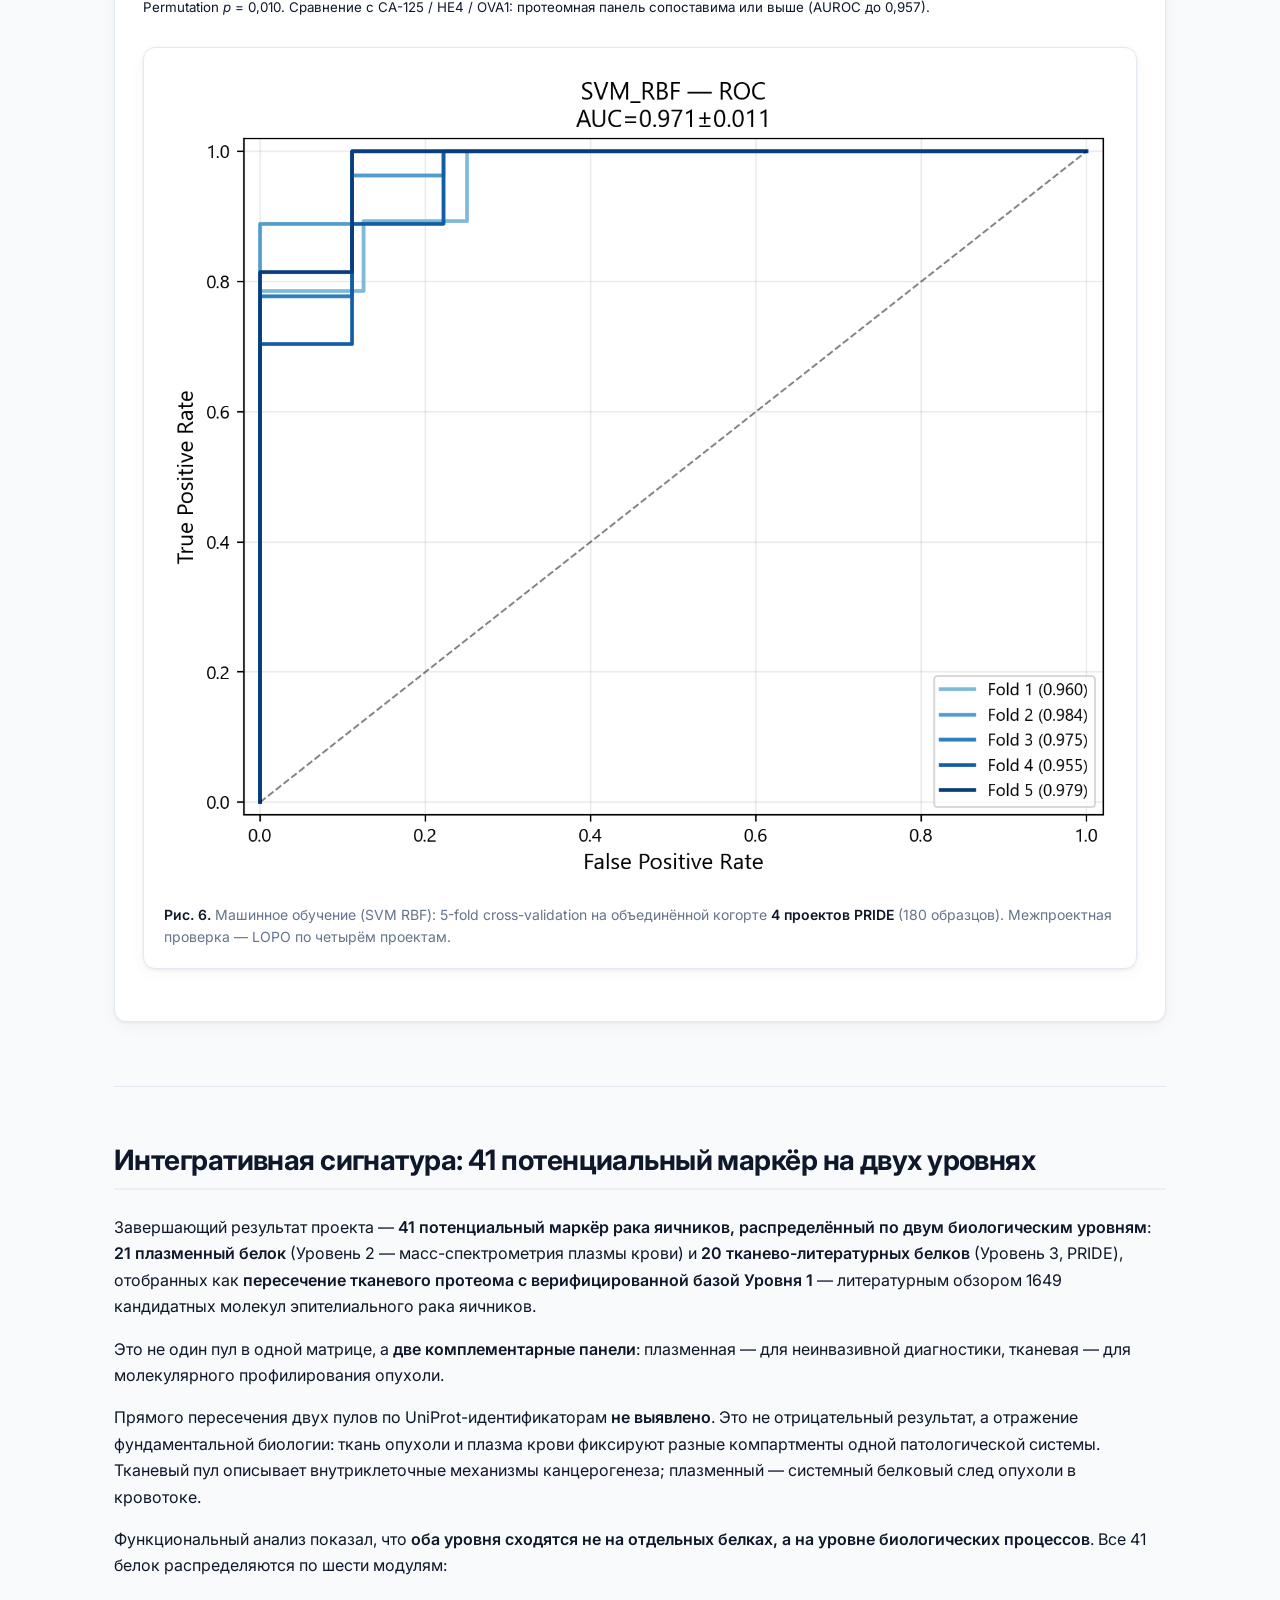
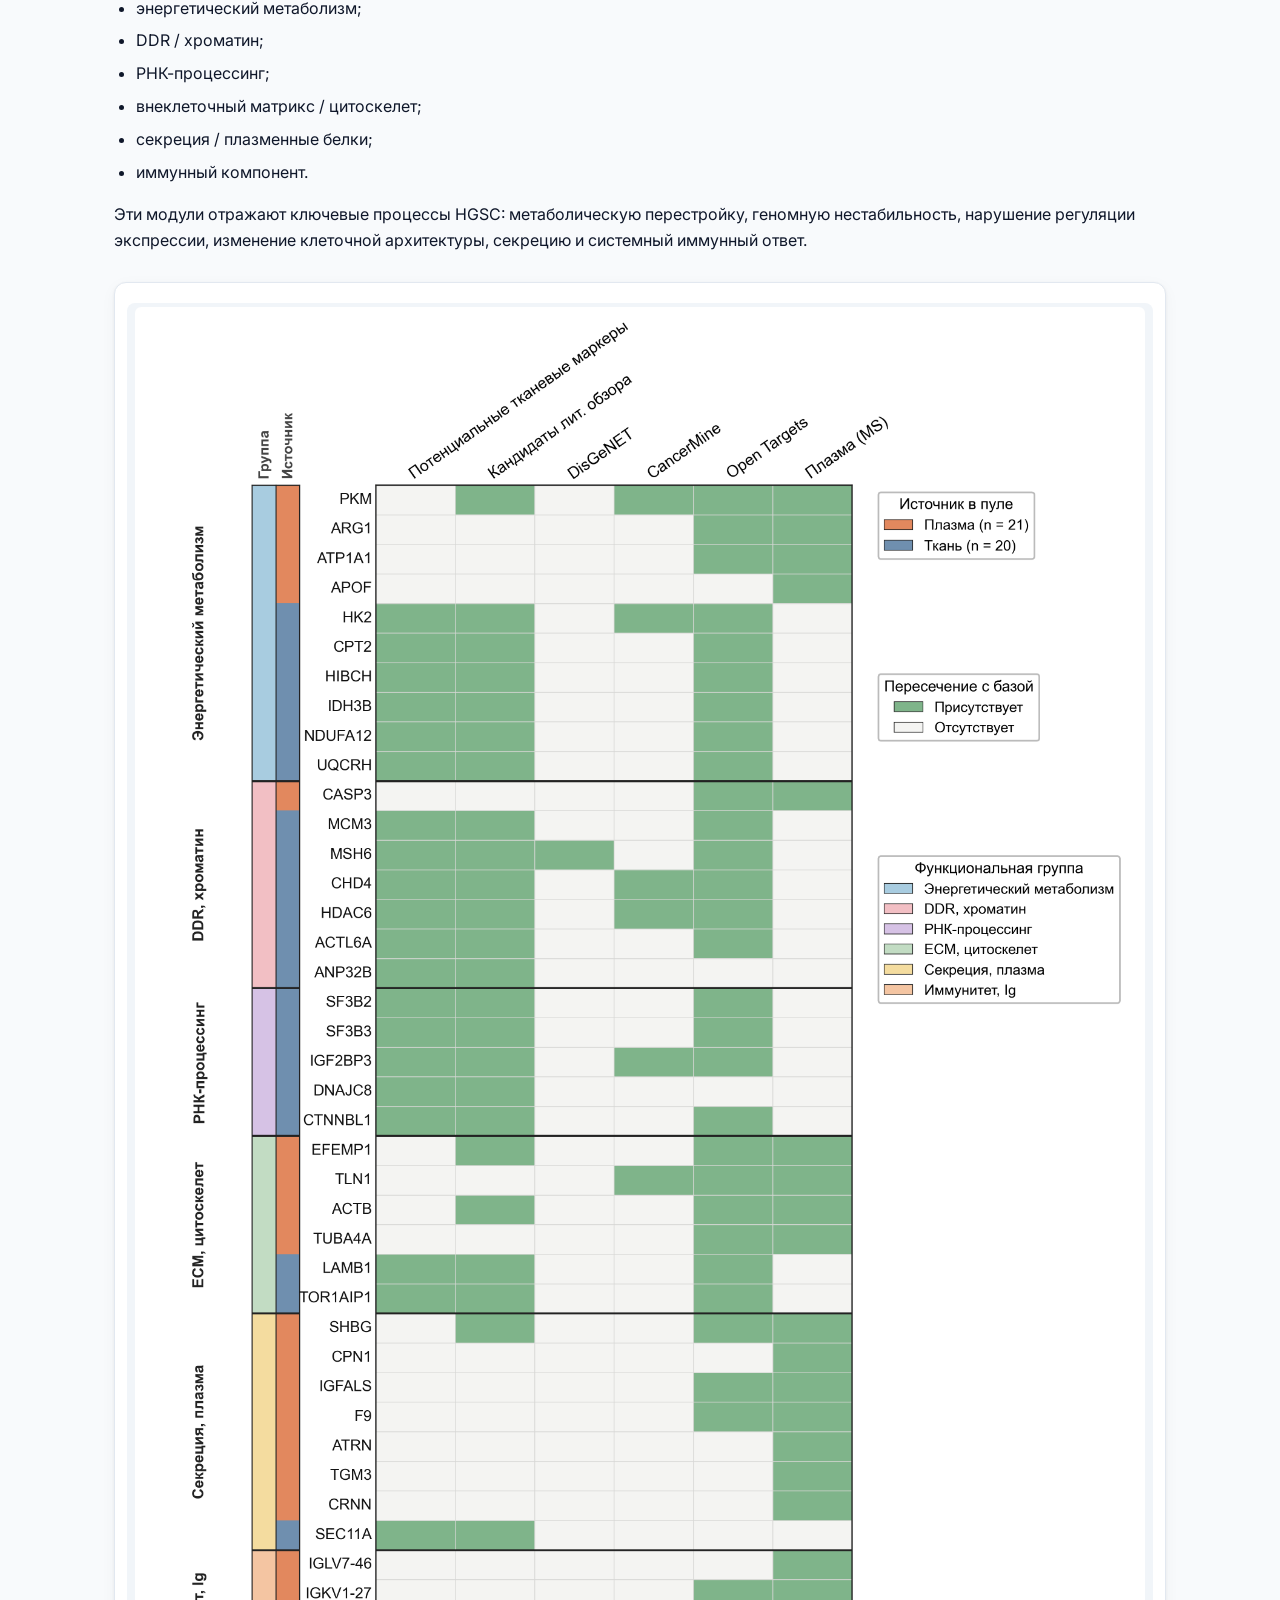
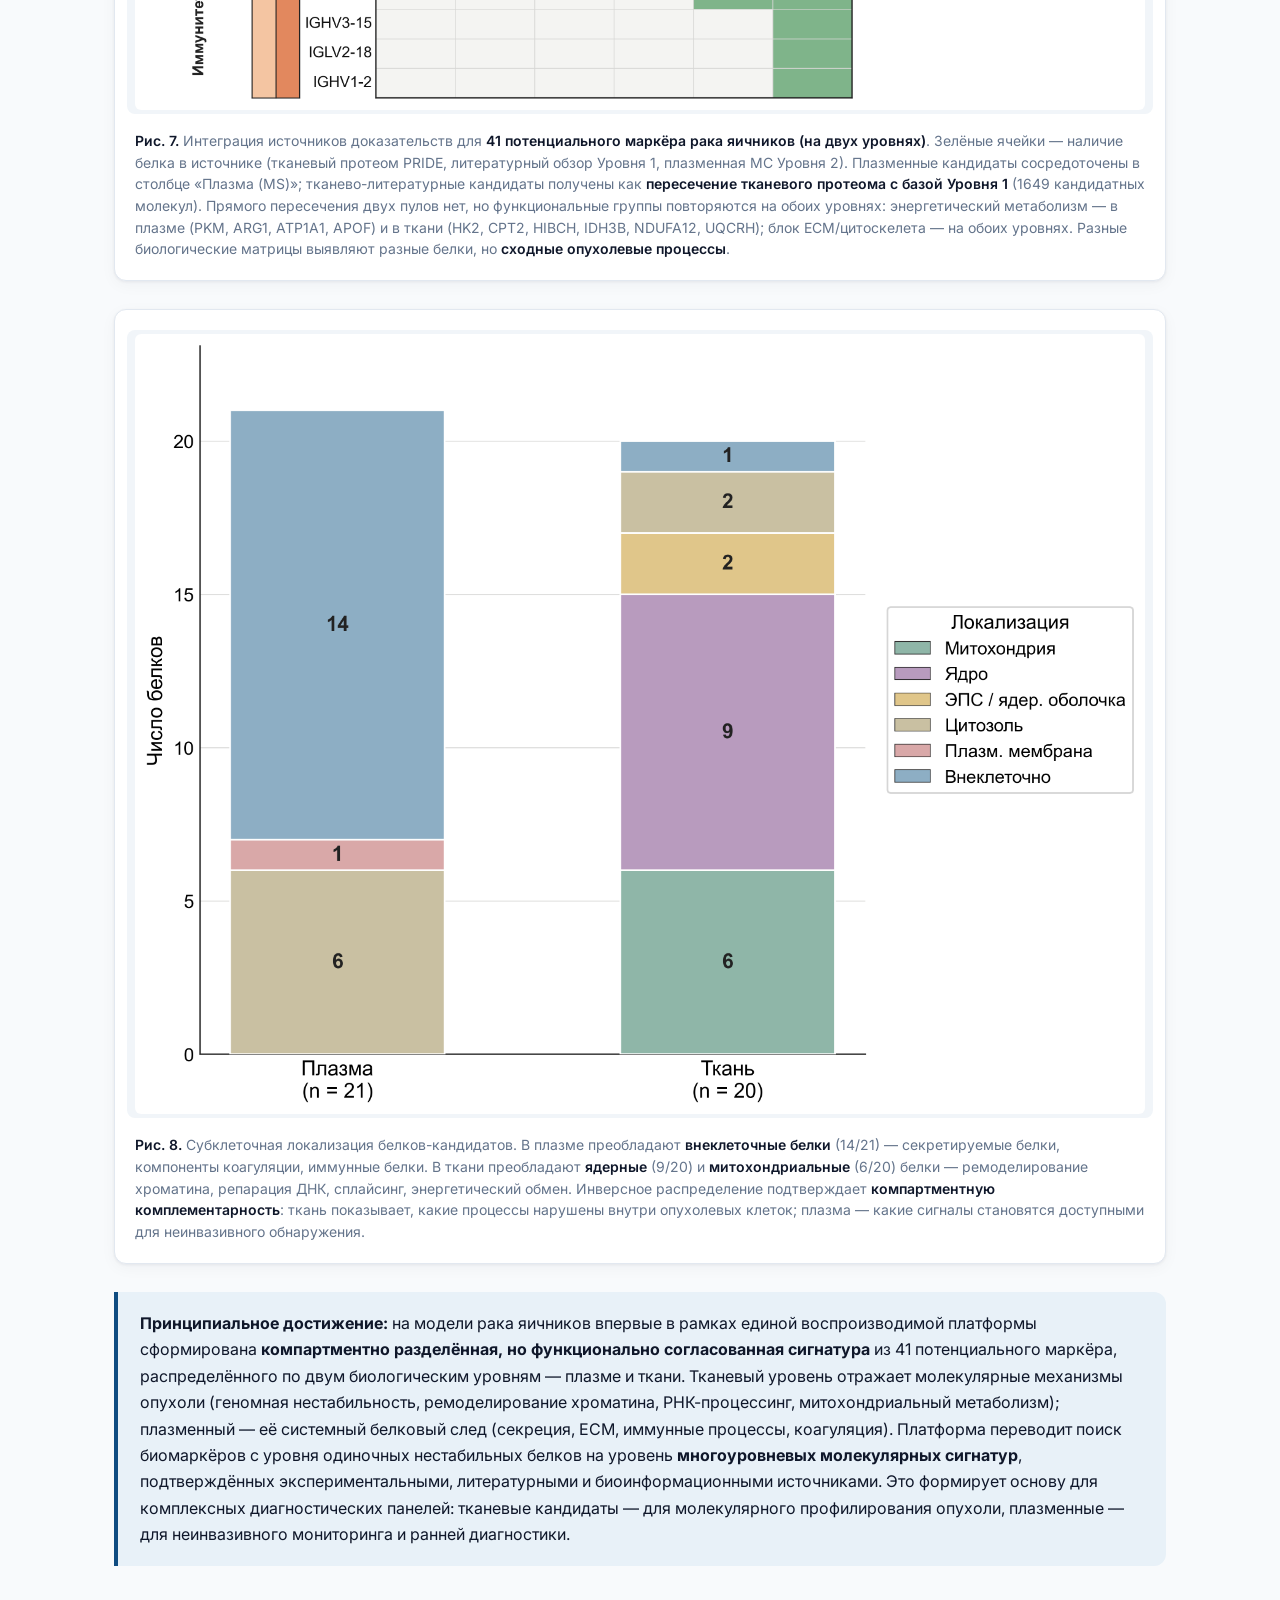
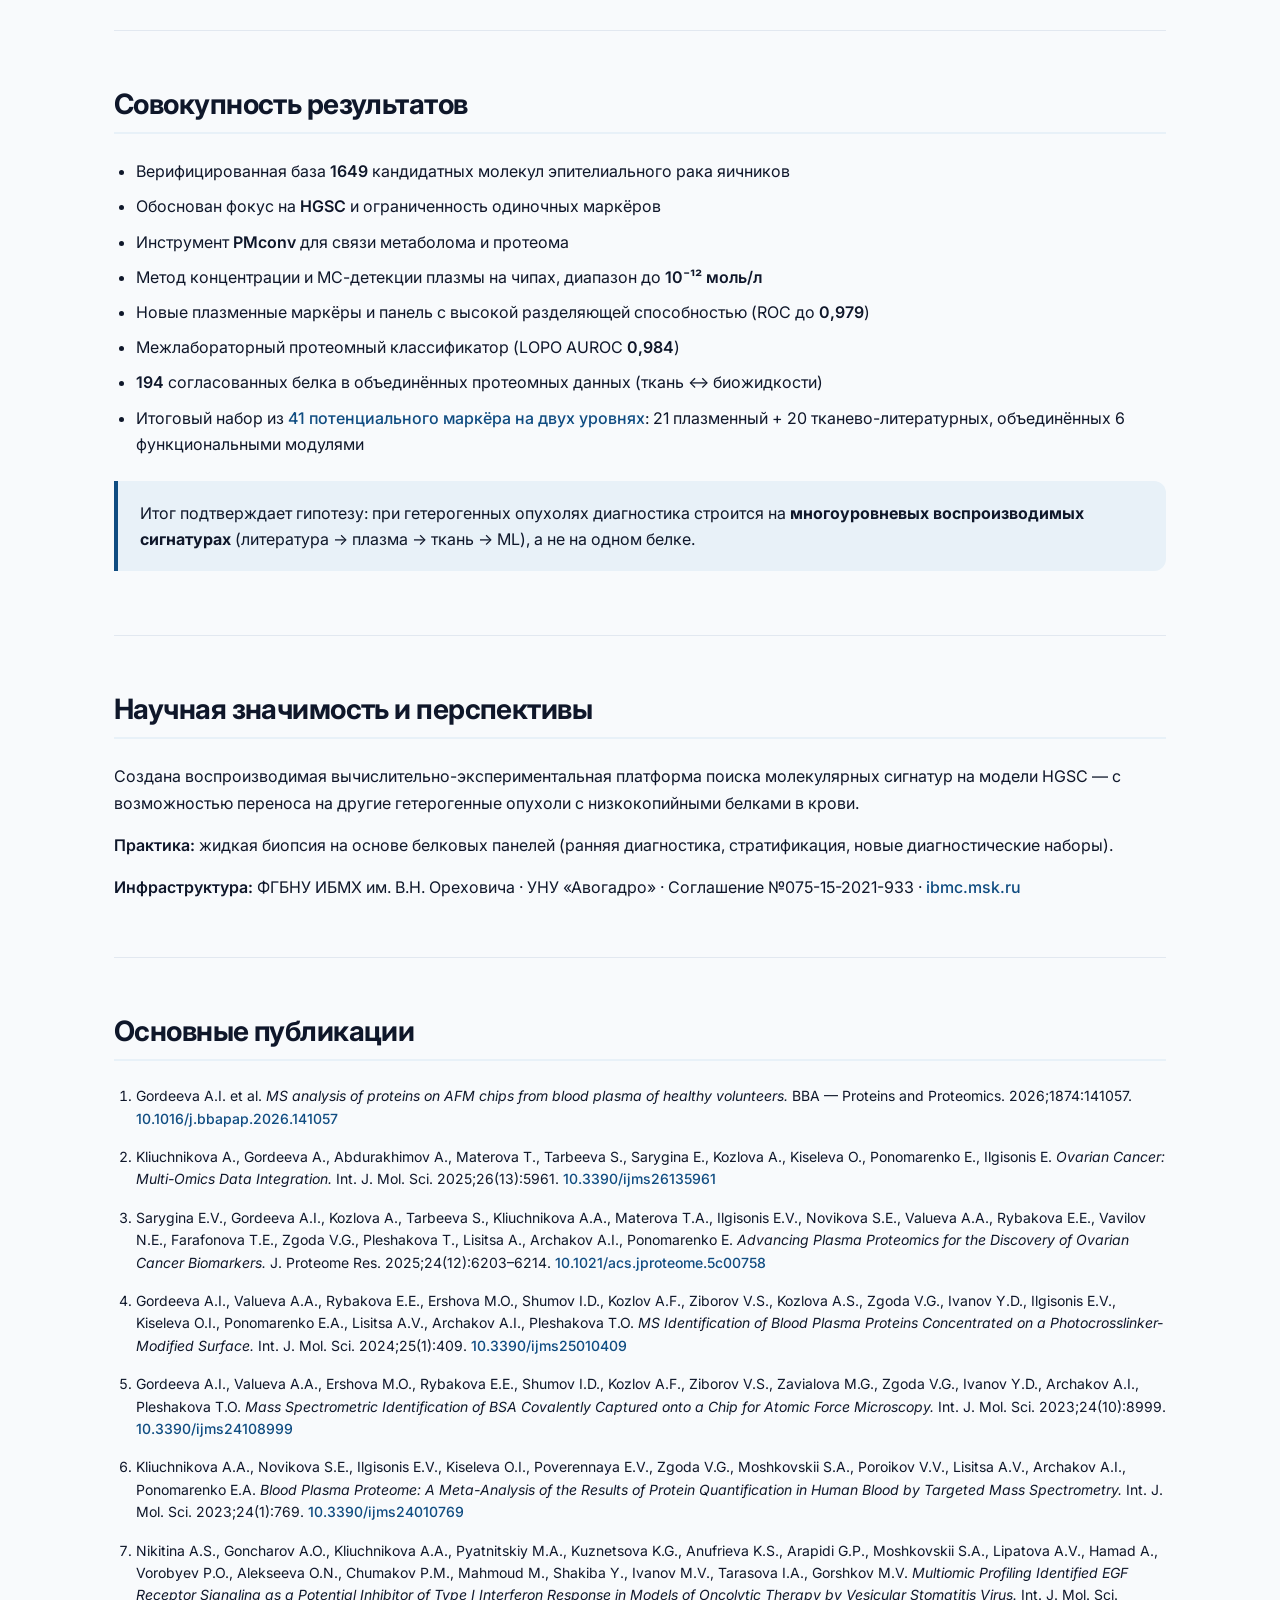
==== commit 8f90e7b5: "Emphasize 41 = potential markers across two biological levels Co-authored-by: Cursor <cursoragent@cu" ====
--- a/index.html
+++ b/index.html
@@ -39,7 +39,7 @@
       <li><a href="#hypothesis">Гипотеза</a></li>
       <li><a href="#field">Состояние области</a></li>
       <li><a href="#strategy">Три уровня</a></li>
-      <li><a href="#integration">Сигнатура 41</a></li>
+      <li><a href="#integration">41 маркёр на 2 уровнях</a></li>
       <li><a href="#results">Результаты</a></li>
       <li><a href="#impact">Значимость</a></li>
       <li><a href="#resources">Код и данные</a></li>
@@ -241,11 +241,12 @@
     </section>
 
     <section id="integration">
-      <h2>Интегративная сигнатура: ткань + плазма (41 белок)</h2>
-
-      <p>Завершающий результат проекта — <strong>двухуровневая молекулярная сигнатура рака яичников из 41 белка-кандидата</strong>:
-        <strong>21 плазменный белок</strong> (масс-спектрометрия плазмы крови) и
-        <strong>20 тканево-литературных белков</strong>, отобранных как <strong>пересечение тканевого протеома</strong> (Уровень 3, PRIDE) с <strong>верифицированной базой Уровня 1</strong> — литературным обзором 1649 кандидатных молекул эпителиального рака яичников.</p>
+      <h2>Интегративная сигнатура: 41 потенциальный маркёр на двух уровнях</h2>
+
+      <p>Завершающий результат проекта — <strong>41 потенциальный маркёр рака яичников, распределённый по двум биологическим уровням</strong>:
+        <strong>21 плазменный белок</strong> (Уровень 2 — масс-спектрометрия плазмы крови) и
+        <strong>20 тканево-литературных белков</strong> (Уровень 3, PRIDE), отобранных как <strong>пересечение тканевого протеома с верифицированной базой Уровня 1</strong> — литературным обзором 1649 кандидатных молекул эпителиального рака яичников.</p>
+      <p>Это не один пул в одной матрице, а <strong>две комплементарные панели</strong>: плазменная — для неинвазивной диагностики, тканевая — для молекулярного профилирования опухоли.</p>
 
       <p>Прямого пересечения двух пулов по UniProt-идентификаторам <strong>не выявлено</strong>. Это не отрицательный результат, а отражение фундаментальной биологии: ткань опухоли и плазма крови фиксируют разные компартменты одной патологической системы. Тканевый пул описывает внутриклеточные механизмы канцерогенеза; плазменный — системный белковый след опухоли в кровотоке.</p>
 
@@ -264,7 +265,7 @@
         <div class="figure__scroll">
           <img src="images/integration_heatmap_41.png" alt="Тепловая карта 41 белка-кандидата по функциональным группам и источникам доказательств" loading="lazy" />
         </div>
-        <figcaption><strong>Рис. 7.</strong> Интеграция источников доказательств для <strong>41 белка-кандидата</strong> рака яичников. Зелёные ячейки — наличие белка в источнике (тканевый протеом PRIDE, литературный обзор Уровня 1, плазменная МС Уровня 2). Плазменные кандидаты сосредоточены в столбце «Плазма (MS)»; тканево-литературные кандидаты получены как <strong>пересечение тканевого протеома с базой Уровня 1</strong> (1649 кандидатных молекул). Прямого пересечения двух пулов нет, но функциональные группы повторяются на обоих уровнях: энергетический метаболизм — в плазме (PKM, ARG1, ATP1A1, APOF) и в ткани (HK2, CPT2, HIBCH, IDH3B, NDUFA12, UQCRH); блок ECM/цитоскелета — на обоих уровнях. Разные биологические матрицы выявляют разные белки, но <strong>сходные опухолевые процессы</strong>.</figcaption>
+        <figcaption><strong>Рис. 7.</strong> Интеграция источников доказательств для <strong>41 потенциального маркёра рака яичников (на двух уровнях)</strong>. Зелёные ячейки — наличие белка в источнике (тканевый протеом PRIDE, литературный обзор Уровня 1, плазменная МС Уровня 2). Плазменные кандидаты сосредоточены в столбце «Плазма (MS)»; тканево-литературные кандидаты получены как <strong>пересечение тканевого протеома с базой Уровня 1</strong> (1649 кандидатных молекул). Прямого пересечения двух пулов нет, но функциональные группы повторяются на обоих уровнях: энергетический метаболизм — в плазме (PKM, ARG1, ATP1A1, APOF) и в ткани (HK2, CPT2, HIBCH, IDH3B, NDUFA12, UQCRH); блок ECM/цитоскелета — на обоих уровнях. Разные биологические матрицы выявляют разные белки, но <strong>сходные опухолевые процессы</strong>.</figcaption>
       </figure>
 
       <figure class="figure figure--full">
@@ -275,7 +276,7 @@
       </figure>
 
       <div class="callout">
-        <strong>Принципиальное достижение:</strong> на модели рака яичников впервые в рамках единой воспроизводимой платформы сформирована <strong>компартментно разделённая, но функционально согласованная сигнатура</strong> из 41 белка-кандидата. Тканевый уровень отражает молекулярные механизмы опухоли (геномная нестабильность, ремоделирование хроматина, РНК-процессинг, митохондриальный метаболизм); плазменный — её системный белковый след (секреция, ECM, иммунные процессы, коагуляция). Платформа переводит поиск биомаркёров с уровня одиночных нестабильных белков на уровень <strong>многоуровневых молекулярных сигнатур</strong>, подтверждённых экспериментальными, литературными и биоинформационными источниками. Это формирует основу для комплексных диагностических панелей: тканевые кандидаты — для молекулярного профилирования опухоли, плазменные — для неинвазивного мониторинга и ранней диагностики.
+        <strong>Принципиальное достижение:</strong> на модели рака яичников впервые в рамках единой воспроизводимой платформы сформирована <strong>компартментно разделённая, но функционально согласованная сигнатура</strong> из 41 потенциального маркёра, распределённого по двум биологическим уровням — плазме и ткани. Тканевый уровень отражает молекулярные механизмы опухоли (геномная нестабильность, ремоделирование хроматина, РНК-процессинг, митохондриальный метаболизм); плазменный — её системный белковый след (секреция, ECM, иммунные процессы, коагуляция). Платформа переводит поиск биомаркёров с уровня одиночных нестабильных белков на уровень <strong>многоуровневых молекулярных сигнатур</strong>, подтверждённых экспериментальными, литературными и биоинформационными источниками. Это формирует основу для комплексных диагностических панелей: тканевые кандидаты — для молекулярного профилирования опухоли, плазменные — для неинвазивного мониторинга и ранней диагностики.
       </div>
     </section>
 
@@ -289,7 +290,7 @@
         <li>Новые плазменные маркёры и панель с высокой разделяющей способностью (ROC до <strong>0,979</strong>)</li>
         <li>Межлабораторный протеомный классификатор (LOPO AUROC <strong>0,984</strong>)</li>
         <li><strong>194</strong> согласованных белка в объединённых протеомных данных (ткань ↔ биожидкости)</li>
-        <li>Итоговая двухуровневая <strong><a href="#integration">сигнатура из 41 белка-кандидата</a></strong>: 21 плазменный + 20 тканево-литературных, в 6 функциональных модулях</li>
+        <li>Итоговый набор из <strong><a href="#integration">41 потенциального маркёра на двух уровнях</a></strong>: 21 плазменный + 20 тканево-литературных, объединённых 6 функциональными модулями</li>
       </ul>
       <div class="callout">
         Итог подтверждает гипотезу: при гетерогенных опухолях диагностика строится на <strong>многоуровневых воспроизводимых сигнатурах</strong> (литература → плазма → ткань → ML), а не на одном белке.
@@ -335,10 +336,10 @@
         <div class="stat-card"><span class="num">180</span><span class="lbl">образцов в интеграции</span></div>
         <div class="stat-card"><span class="num">2701</span><span class="lbl">коровых белков (coverage 100%)</span></div>
         <div class="stat-card"><span class="num">0,957</span><span class="lbl">AUROC Random Forest, LOPO</span></div>
-        <div class="stat-card"><span class="num">41</span><span class="lbl">белков в итоговой сигнатуре (ткань+плазма)</span></div>
+        <div class="stat-card"><span class="num">41</span><span class="lbl">потенциальных маркёров на двух уровнях</span></div>
       </div>
       <p>Логистическая регрессия L2 (LOPO): AUROC <strong>0,984 ± 0,023</strong> (чувствительность 86%, специфичность 100%) — по итогам интеграции проекта. Сравнение 4 стратегий × 6 алгоритмов ML — в <a href="https://github.com/aziz122596/project_ovarian_cancer/blob/main/repo/docs/RESULTS.md" target="_blank" rel="noopener">RESULTS.md</a>.</p>
-      <p>Финальный пул проекта — <strong><a href="#integration">41 белок-кандидат</a></strong> (21 плазменный + 20 тканево-литературных), организованный в 6 функциональных модулей: энергетический метаболизм, DDR/хроматин, РНК-процессинг, ECM/цитоскелет, секреция, иммунитет.</p>
+      <p>Финальный набор проекта — <strong><a href="#integration">41 потенциальный маркёр на двух уровнях</a></strong> (21 плазменный + 20 тканево-литературных), организованный в 6 функциональных модулей: энергетический метаболизм, DDR/хроматин, РНК-процессинг, ECM/цитоскелет, секреция, иммунитет.</p>
     </section>
 
   </main>
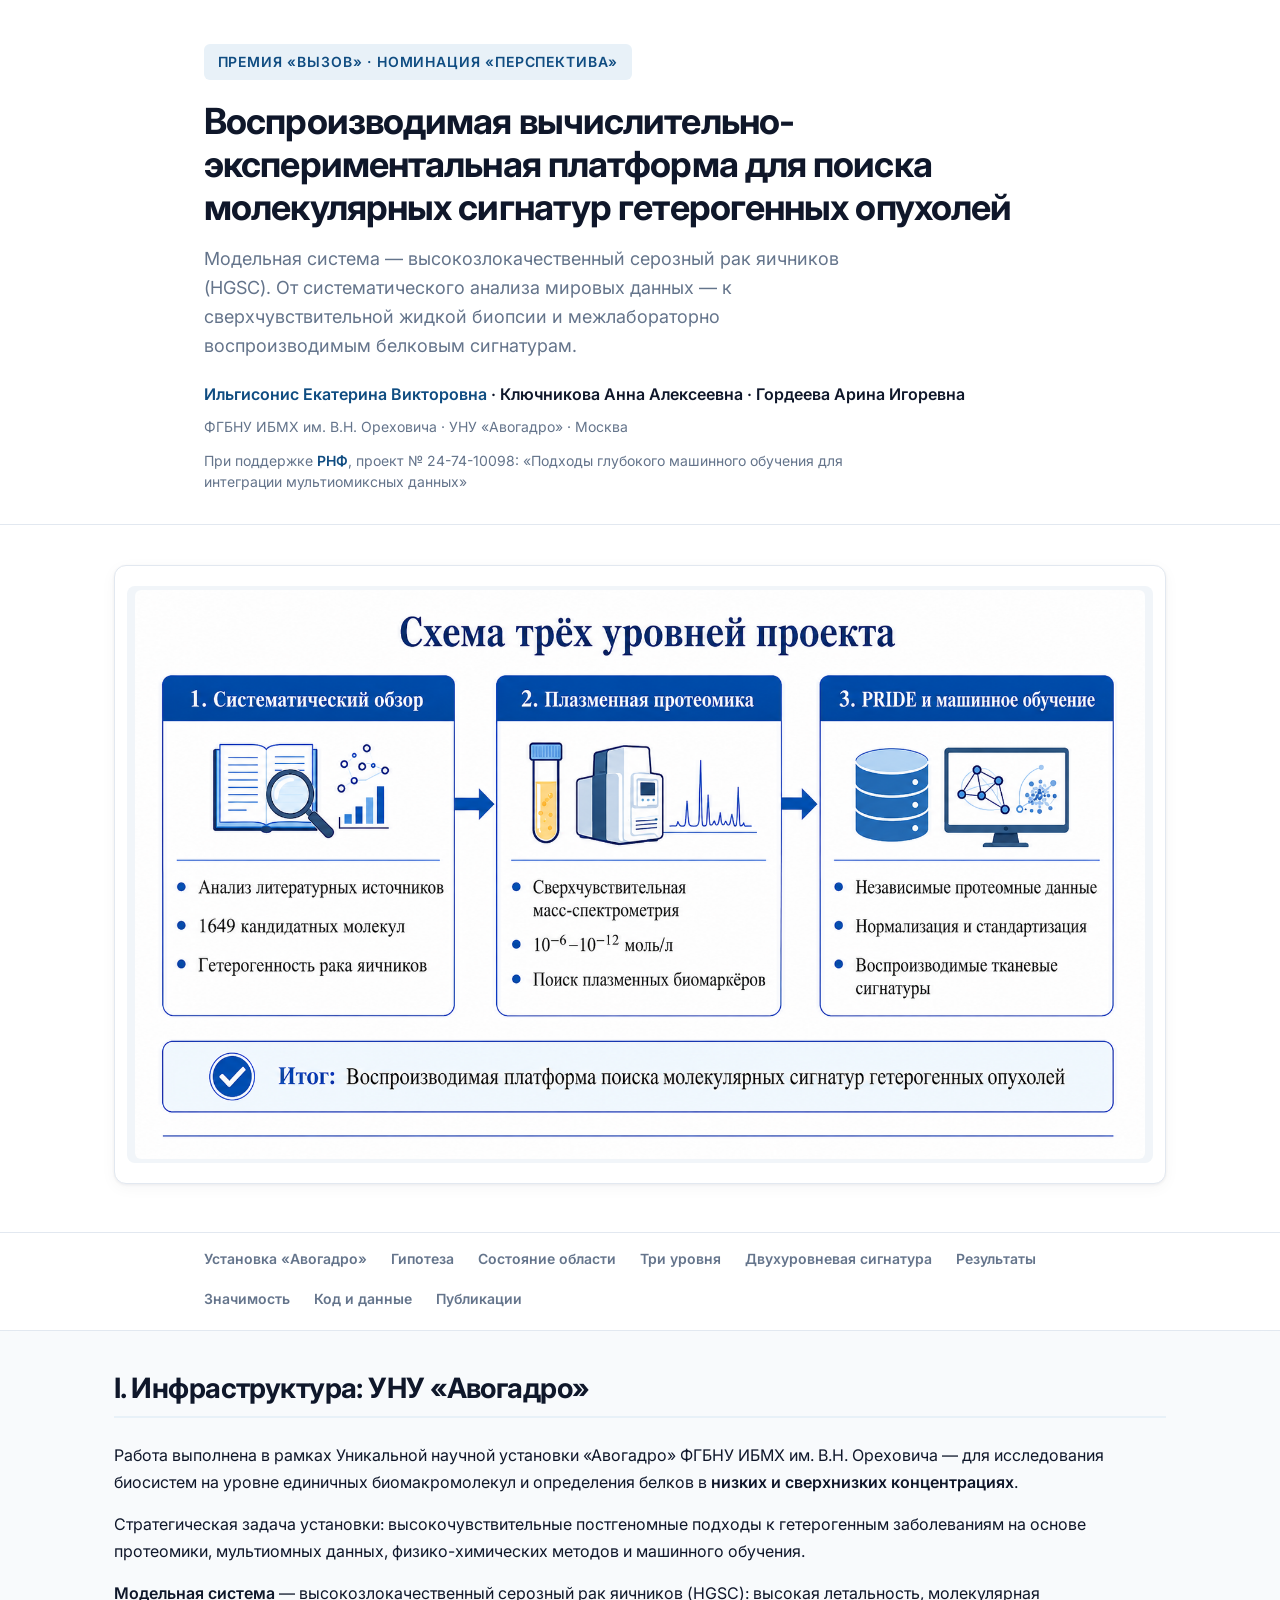
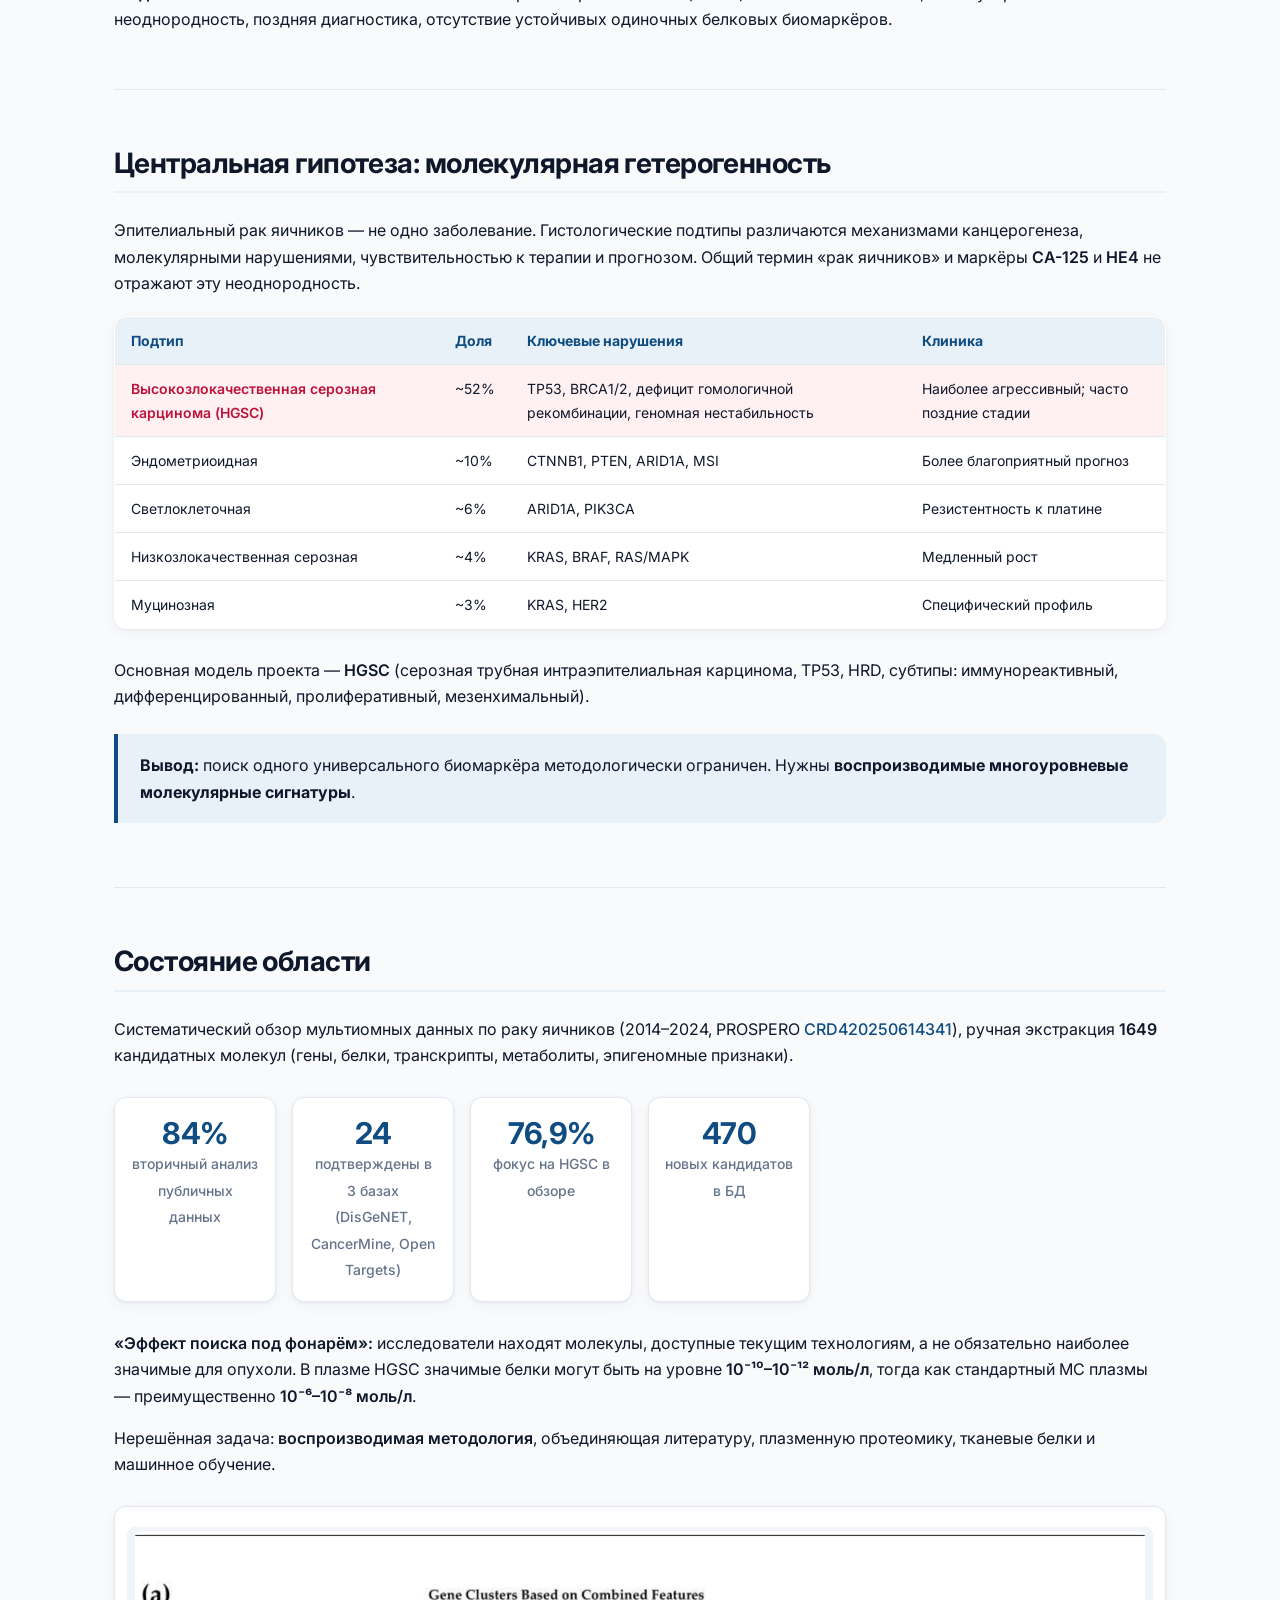
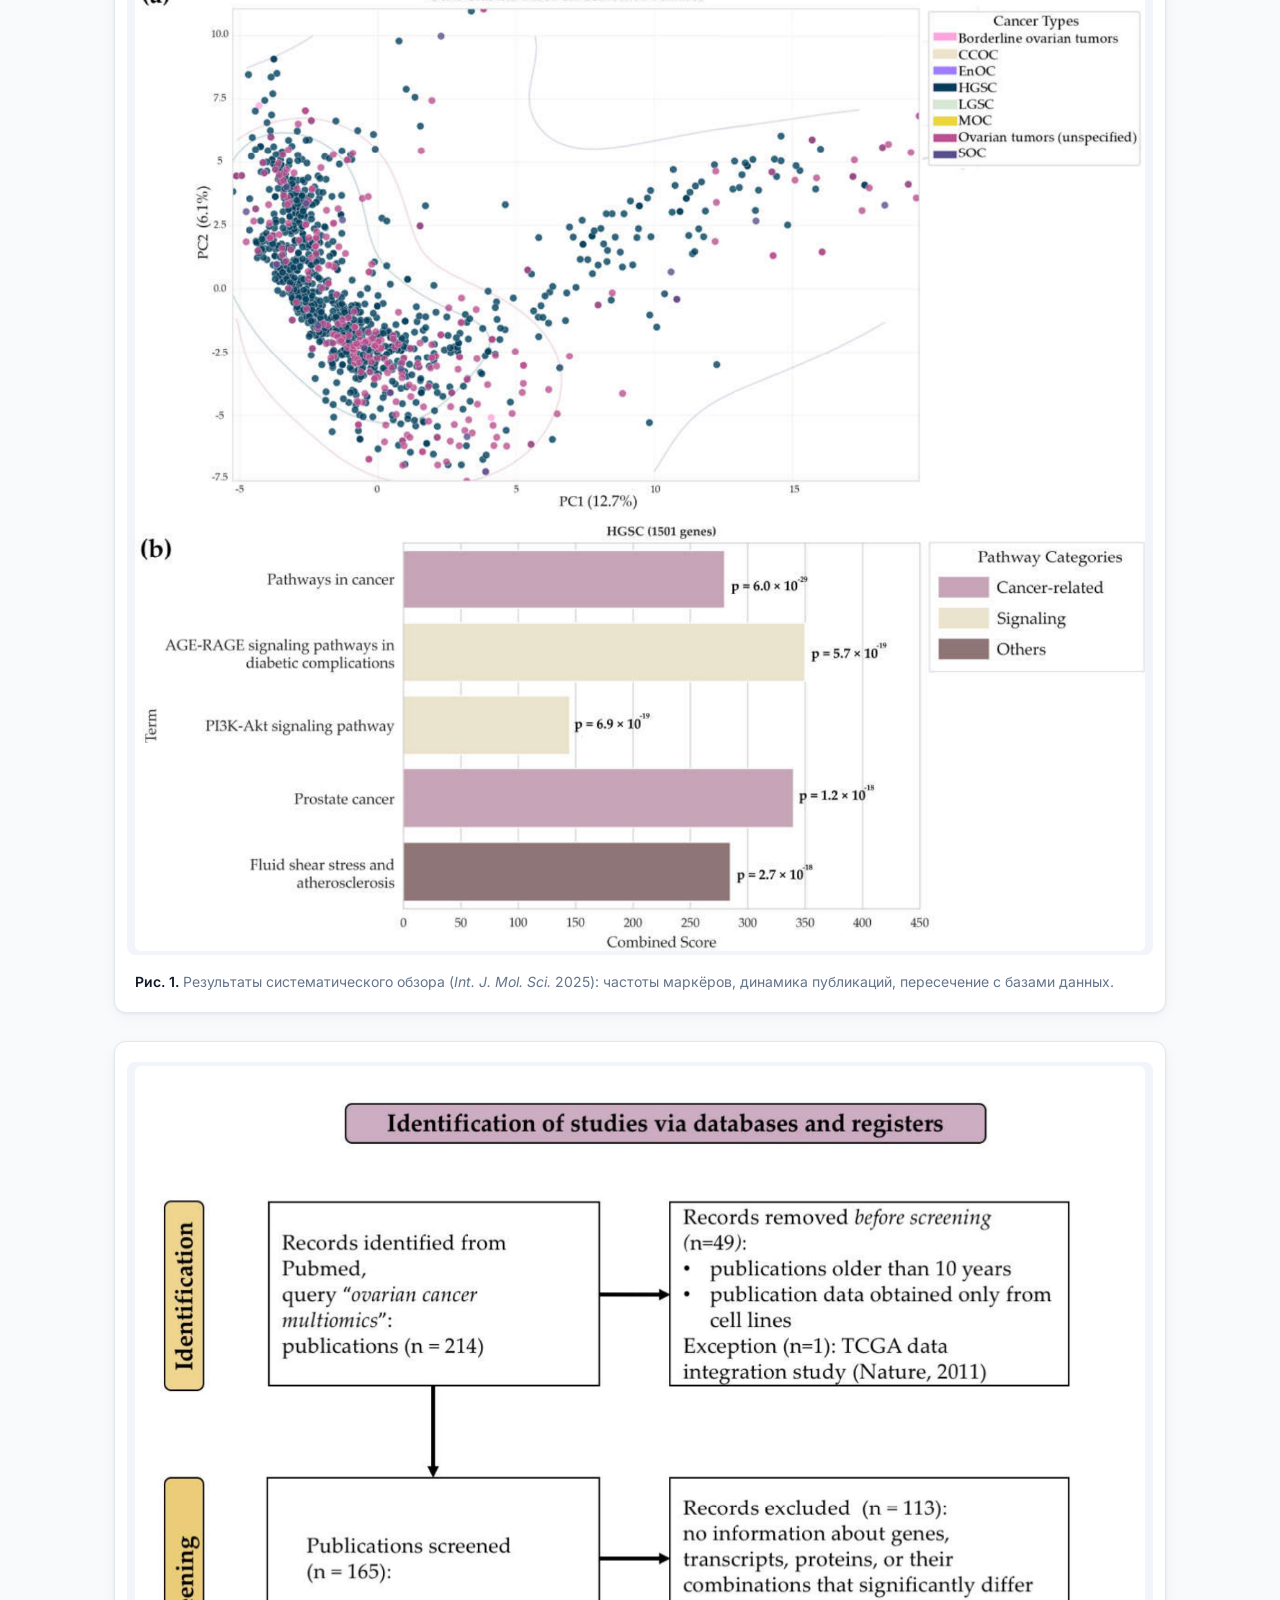
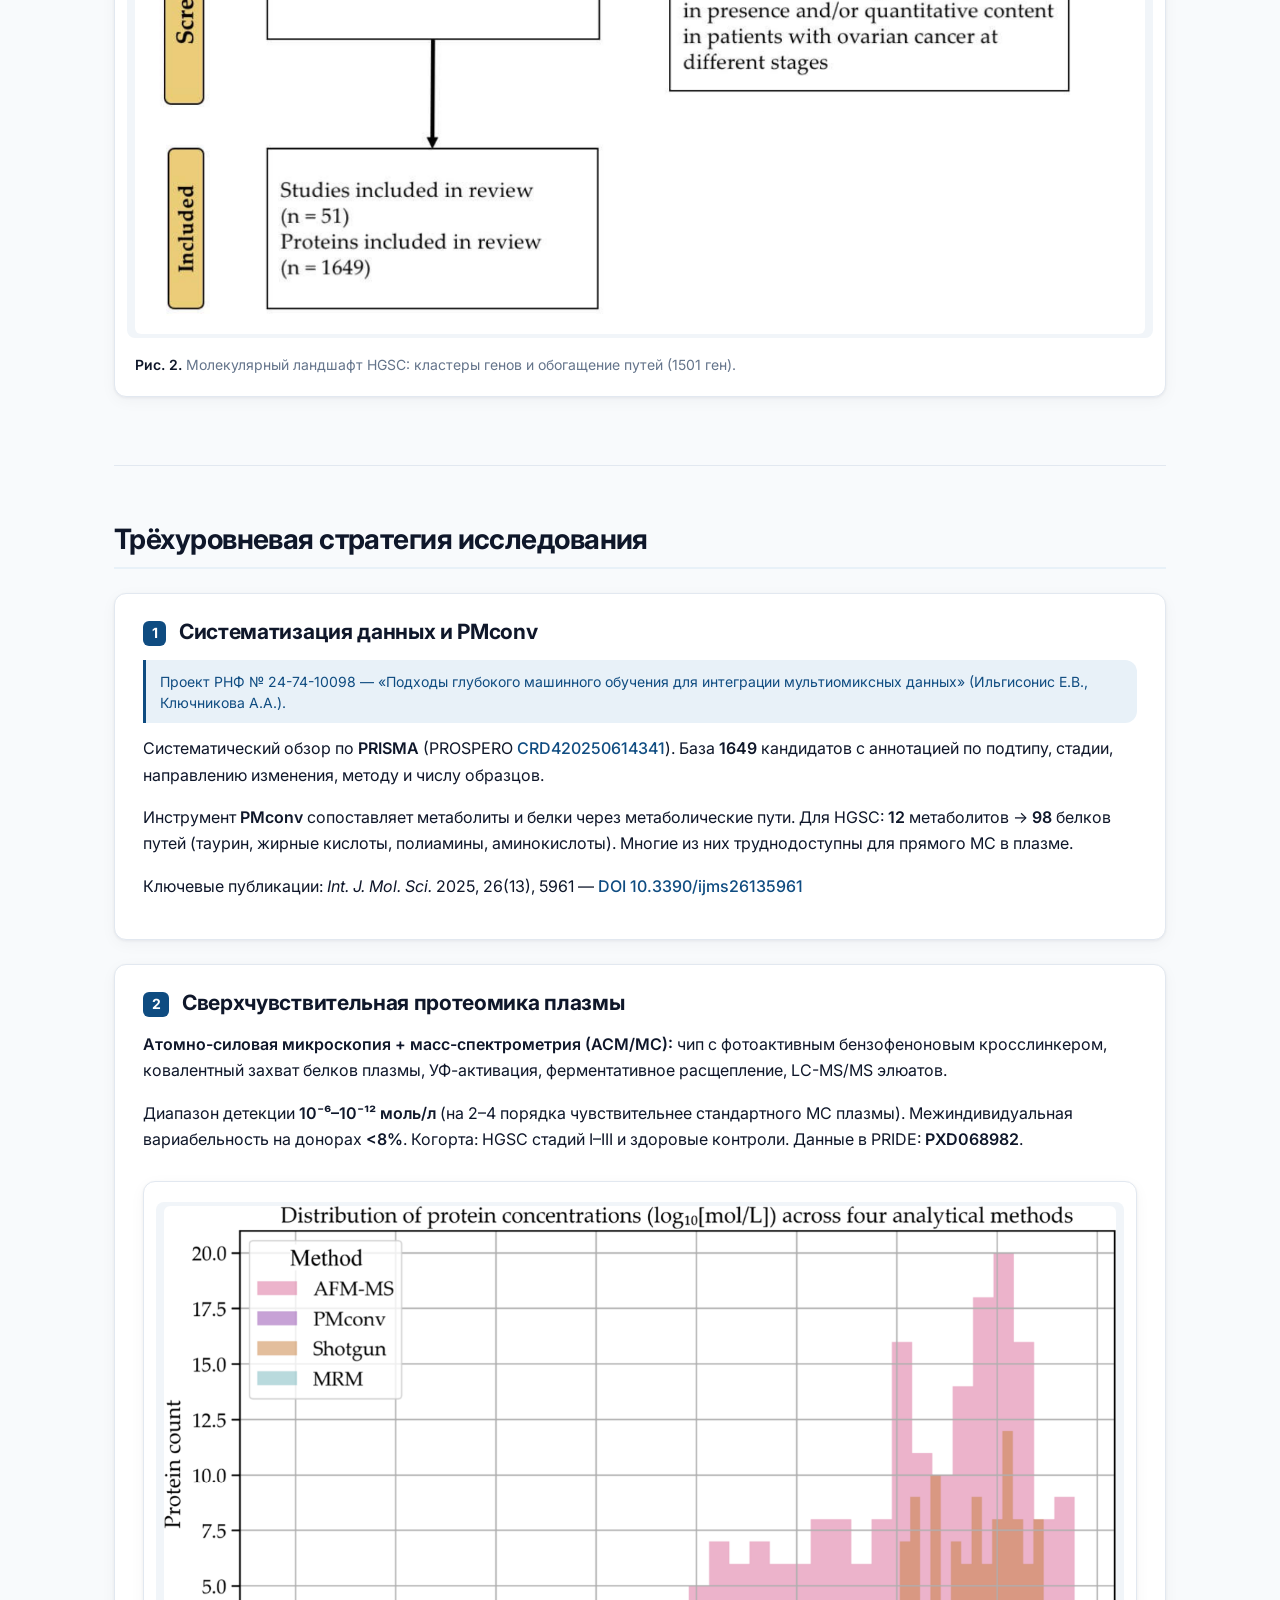
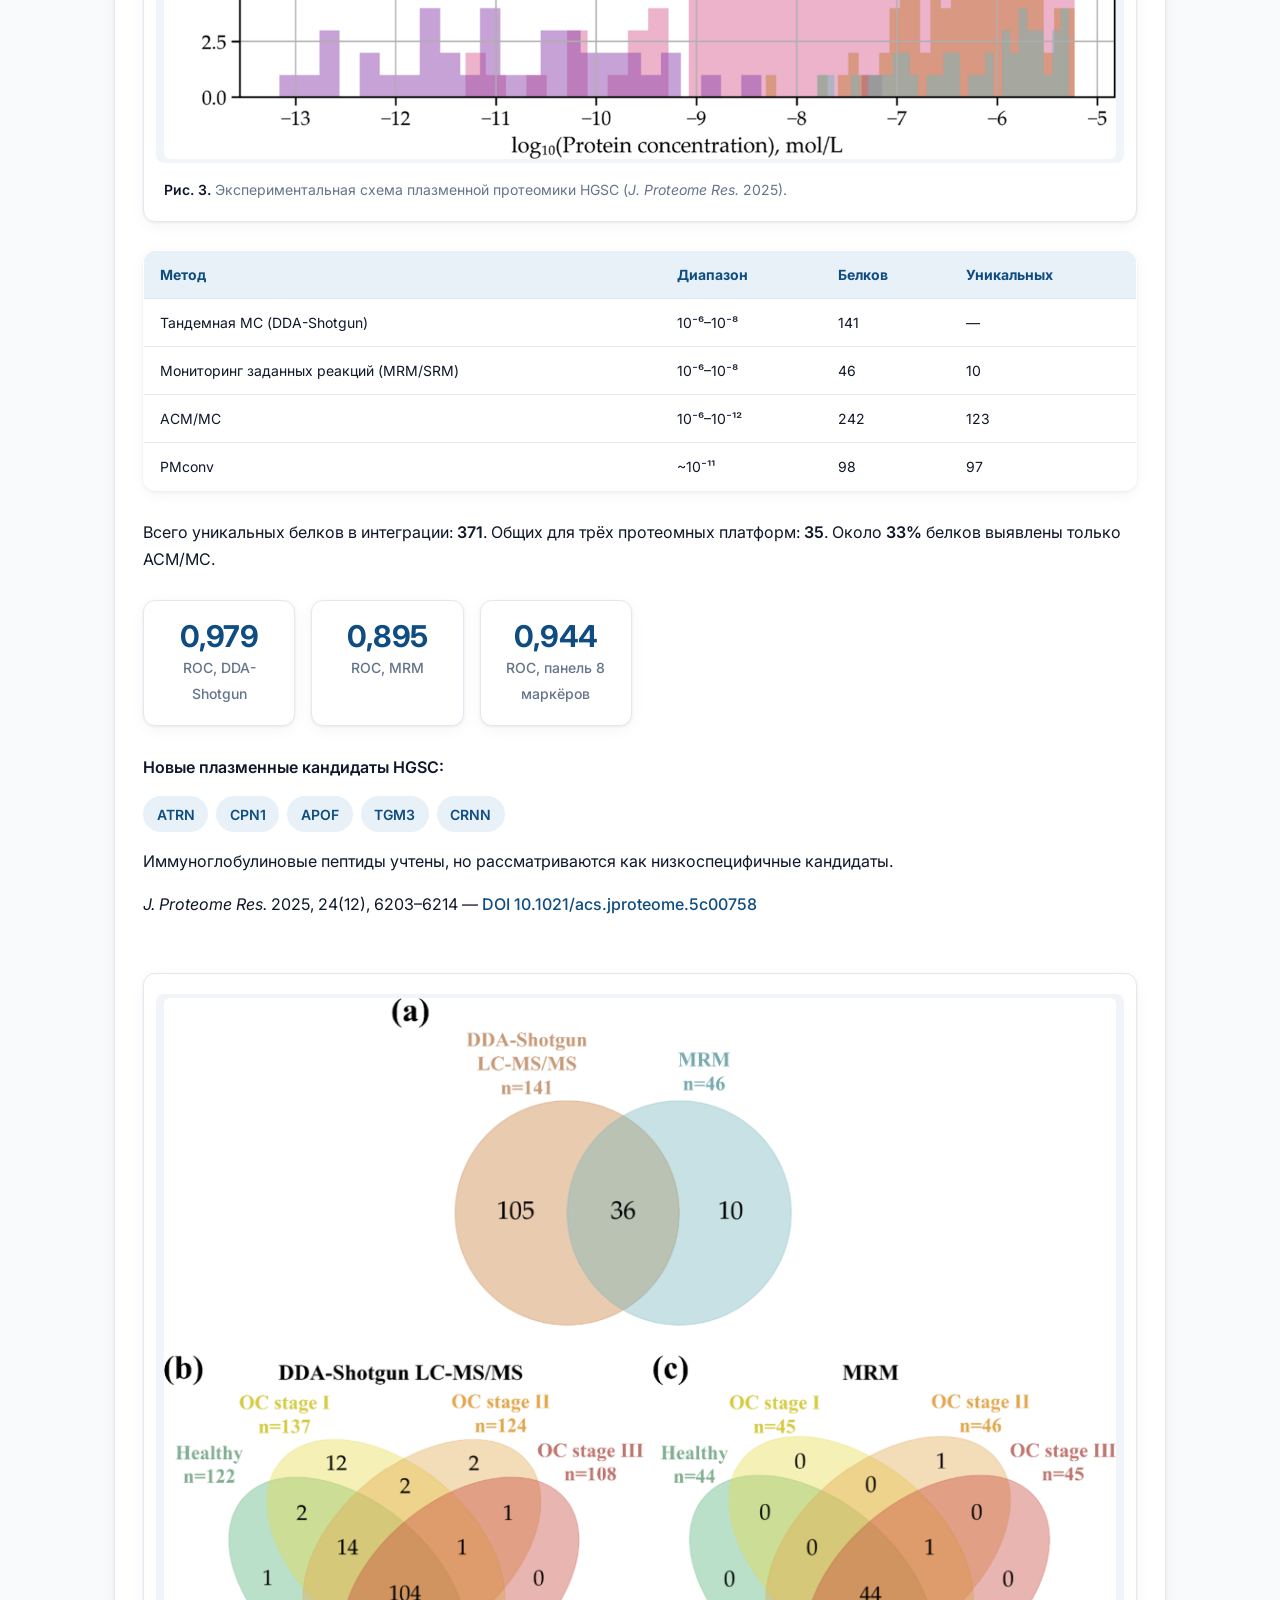
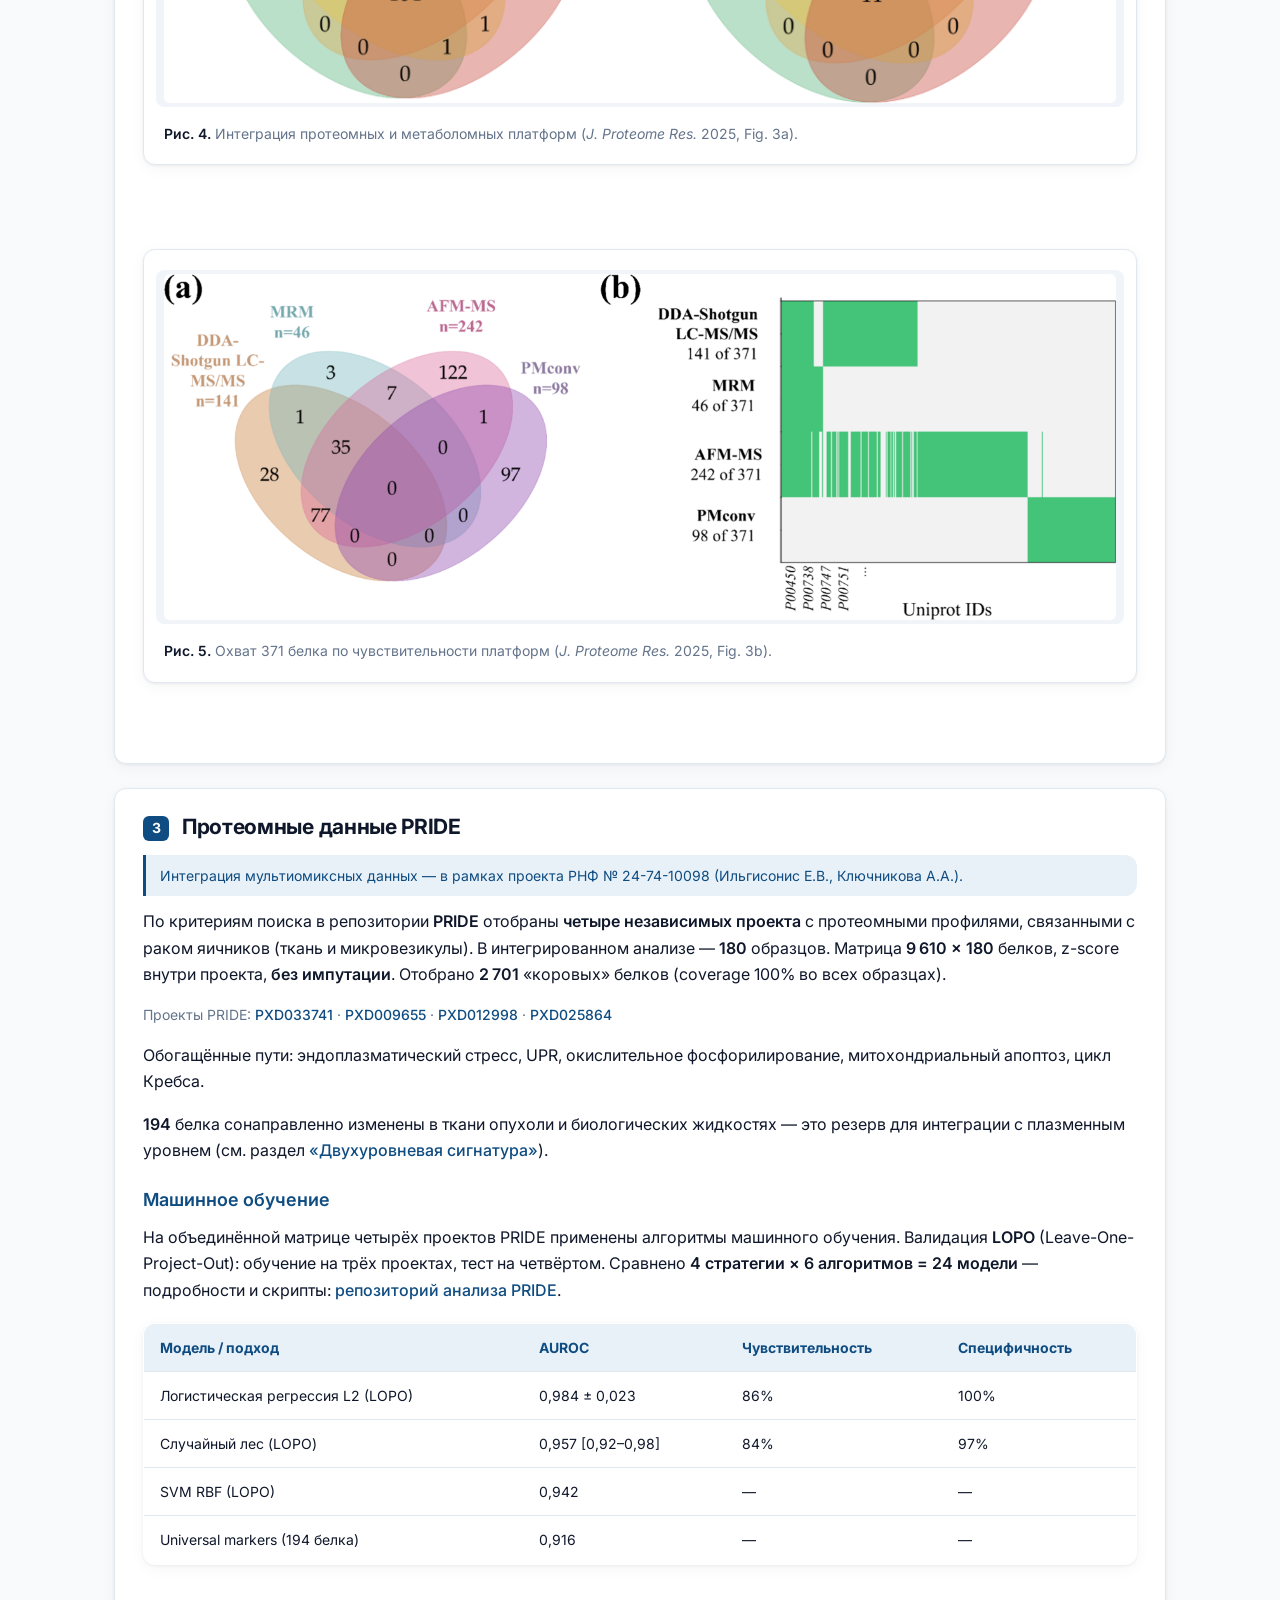
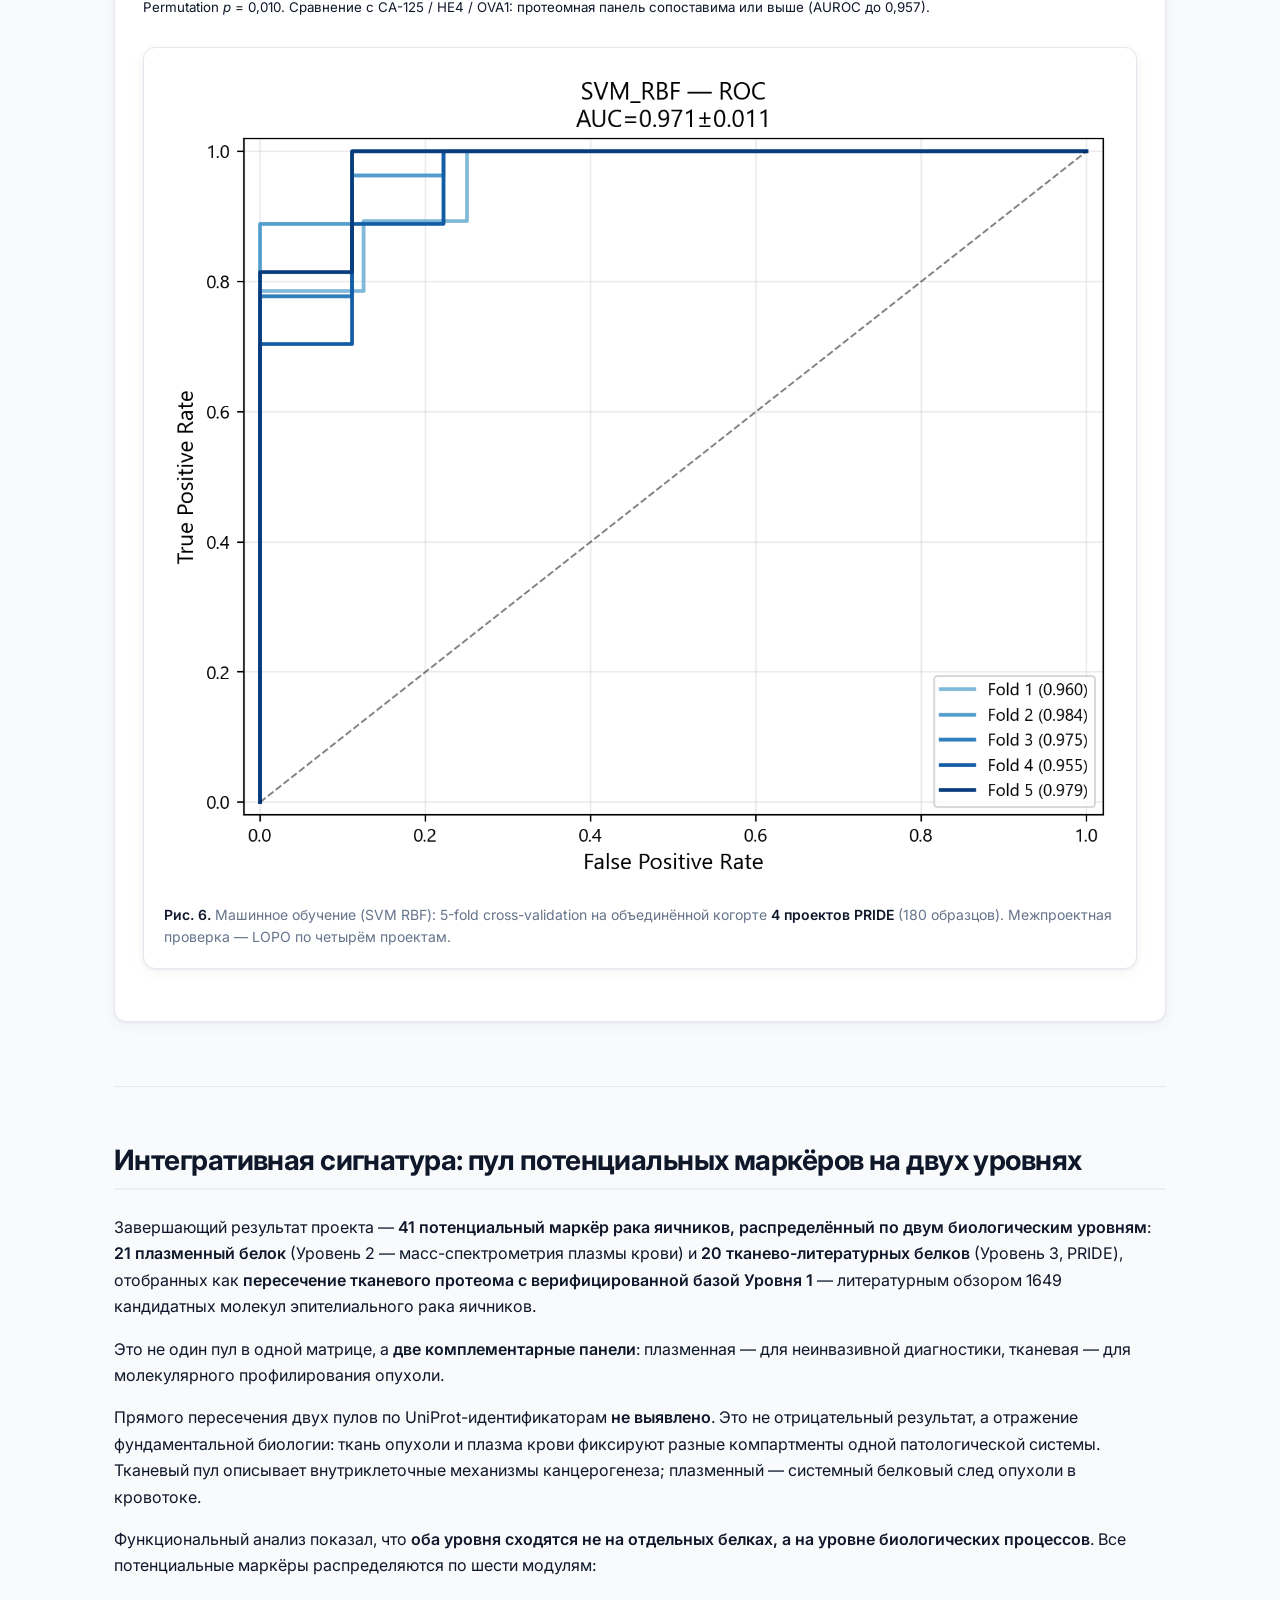
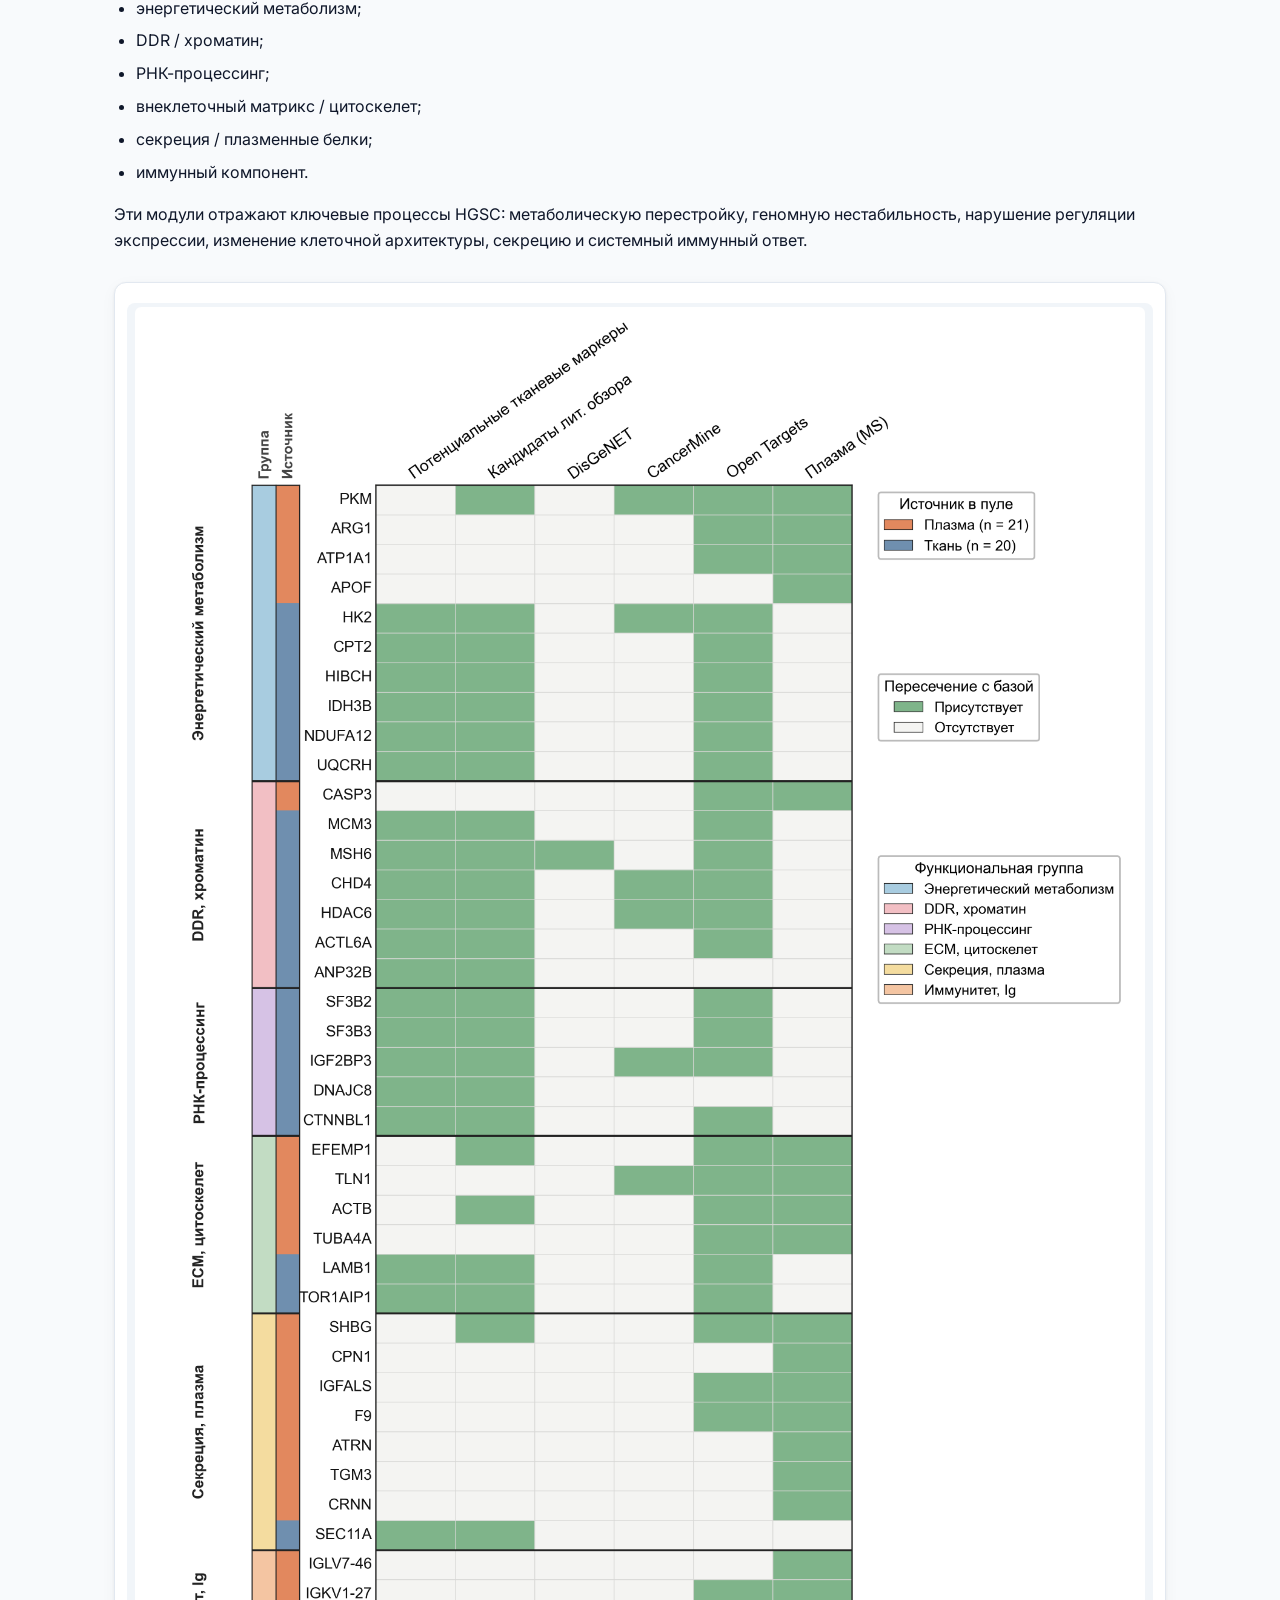
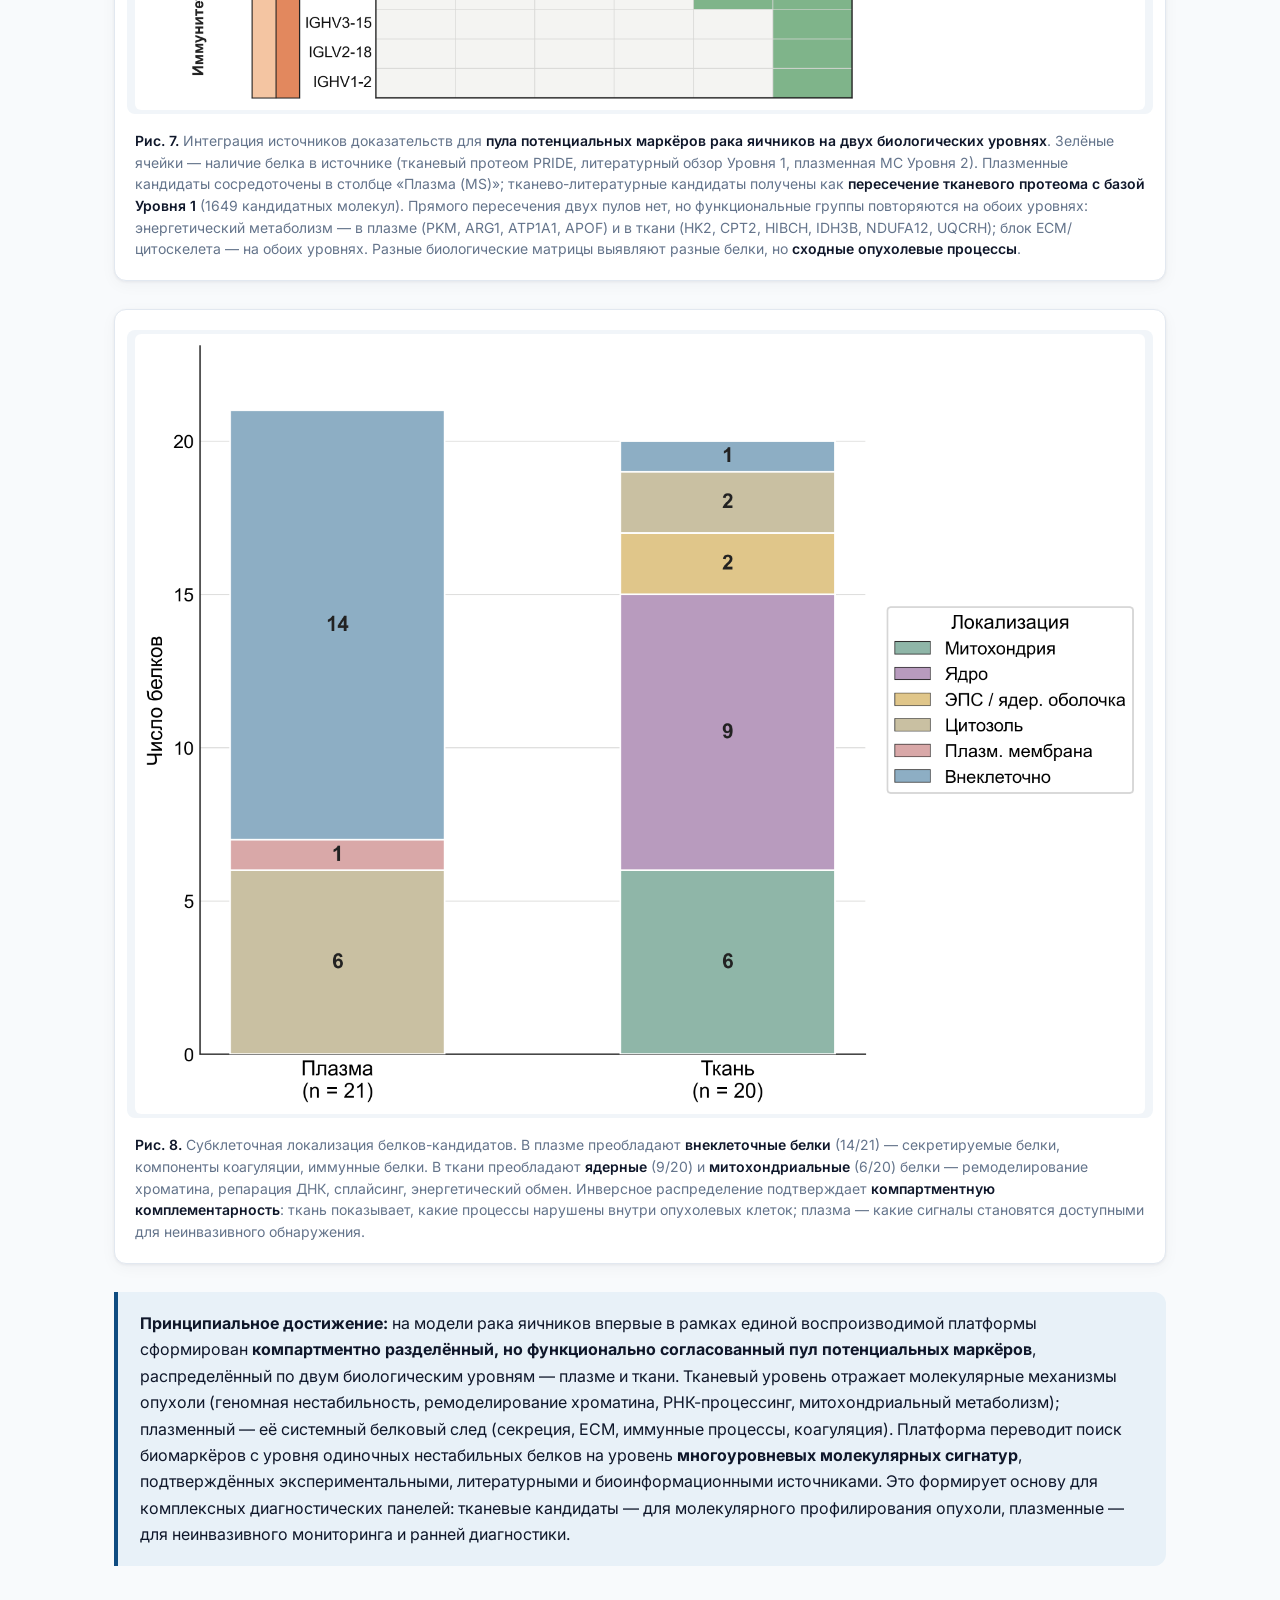
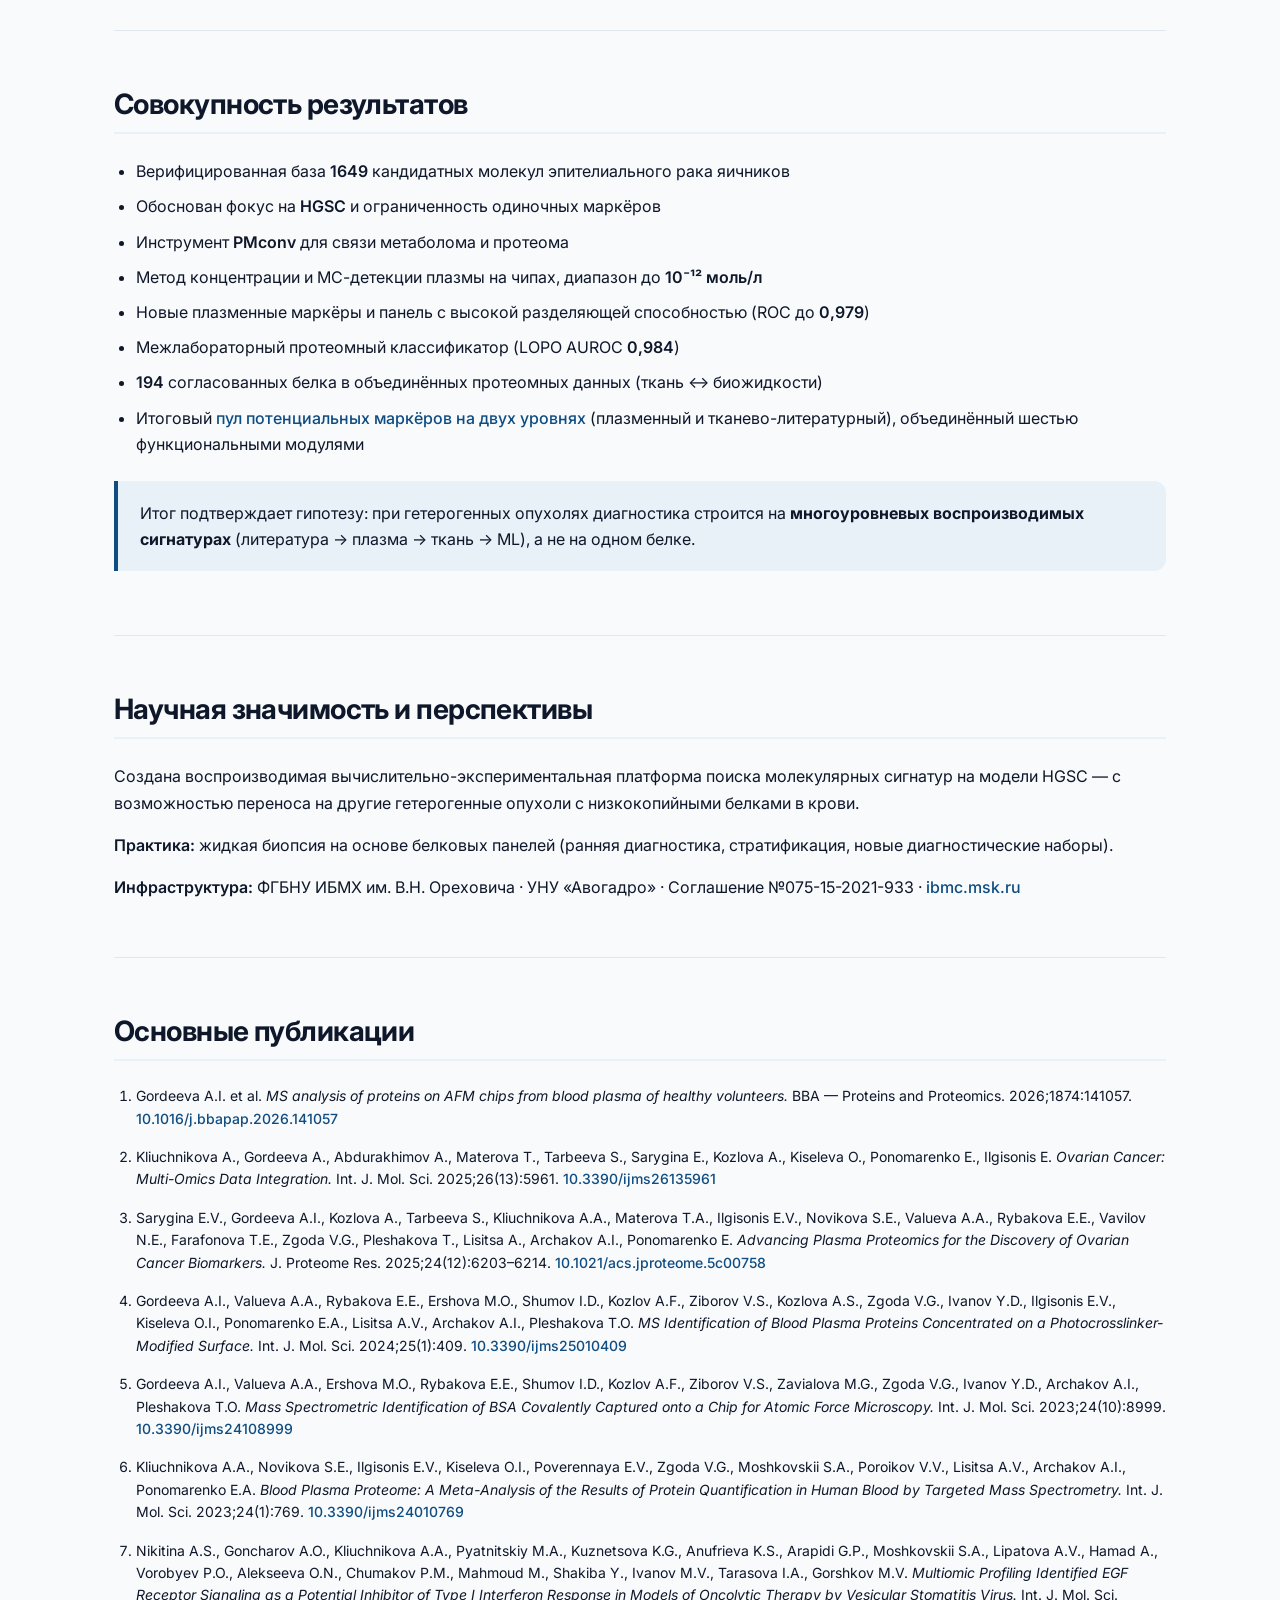
==== commit 6e960636: "Remove '41' from labels; keep number only in logic-explaining paragraph Co-authored-by: Cursor <curs" ====
--- a/index.html
+++ b/index.html
@@ -39,7 +39,7 @@
       <li><a href="#hypothesis">Гипотеза</a></li>
       <li><a href="#field">Состояние области</a></li>
       <li><a href="#strategy">Три уровня</a></li>
-      <li><a href="#integration">41 маркёр на 2 уровнях</a></li>
+      <li><a href="#integration">Двухуровневая сигнатура</a></li>
       <li><a href="#results">Результаты</a></li>
       <li><a href="#impact">Значимость</a></li>
       <li><a href="#resources">Код и данные</a></li>
@@ -215,7 +215,7 @@
         <p class="pride-projects">Проекты PRIDE: <a href="https://www.ebi.ac.uk/pride/archive/projects/PXD033741" target="_blank" rel="noopener">PXD033741</a> · <a href="https://www.ebi.ac.uk/pride/archive/projects/PXD009655" target="_blank" rel="noopener">PXD009655</a> · <a href="https://www.ebi.ac.uk/pride/archive/projects/PXD012998" target="_blank" rel="noopener">PXD012998</a> · <a href="https://www.ebi.ac.uk/pride/archive/projects/PXD025864" target="_blank" rel="noopener">PXD025864</a></p>
 
         <p>Обогащённые пути: эндоплазматический стресс, UPR, окислительное фосфорилирование, митохондриальный апоптоз, цикл Кребса.</p>
-        <p><strong>194</strong> белка сонаправленно изменены в ткани опухоли и биологических жидкостях — это резерв для интеграции с плазменным уровнем (см. раздел <a href="#integration">«Сигнатура 41»</a>).</p>
+        <p><strong>194</strong> белка сонаправленно изменены в ткани опухоли и биологических жидкостях — это резерв для интеграции с плазменным уровнем (см. раздел <a href="#integration">«Двухуровневая сигнатура»</a>).</p>
 
         <h4 class="level-sub">Машинное обучение</h4>
         <p>На объединённой матрице четырёх проектов PRIDE применены алгоритмы машинного обучения. Валидация <strong>LOPO</strong> (Leave-One-Project-Out): обучение на трёх проектах, тест на четвёртом. Сравнено <strong>4 стратегии × 6 алгоритмов = 24 модели</strong> — подробности и скрипты: <a href="https://github.com/aziz122596/project_ovarian_cancer" target="_blank" rel="noopener">репозиторий анализа PRIDE</a>.</p>
@@ -241,7 +241,7 @@
     </section>
 
     <section id="integration">
-      <h2>Интегративная сигнатура: 41 потенциальный маркёр на двух уровнях</h2>
+      <h2>Интегративная сигнатура: пул потенциальных маркёров на двух уровнях</h2>
 
       <p>Завершающий результат проекта — <strong>41 потенциальный маркёр рака яичников, распределённый по двум биологическим уровням</strong>:
         <strong>21 плазменный белок</strong> (Уровень 2 — масс-спектрометрия плазмы крови) и
@@ -250,7 +250,7 @@
 
       <p>Прямого пересечения двух пулов по UniProt-идентификаторам <strong>не выявлено</strong>. Это не отрицательный результат, а отражение фундаментальной биологии: ткань опухоли и плазма крови фиксируют разные компартменты одной патологической системы. Тканевый пул описывает внутриклеточные механизмы канцерогенеза; плазменный — системный белковый след опухоли в кровотоке.</p>
 
-      <p>Функциональный анализ показал, что <strong>оба уровня сходятся не на отдельных белках, а на уровне биологических процессов</strong>. Все 41 белок распределяются по шести модулям:</p>
+      <p>Функциональный анализ показал, что <strong>оба уровня сходятся не на отдельных белках, а на уровне биологических процессов</strong>. Все потенциальные маркёры распределяются по шести модулям:</p>
       <ul>
         <li>энергетический метаболизм;</li>
         <li>DDR / хроматин;</li>
@@ -263,9 +263,9 @@
 
       <figure class="figure figure--full">
         <div class="figure__scroll">
-          <img src="images/integration_heatmap_41.png" alt="Тепловая карта 41 белка-кандидата по функциональным группам и источникам доказательств" loading="lazy" />
-        </div>
-        <figcaption><strong>Рис. 7.</strong> Интеграция источников доказательств для <strong>41 потенциального маркёра рака яичников (на двух уровнях)</strong>. Зелёные ячейки — наличие белка в источнике (тканевый протеом PRIDE, литературный обзор Уровня 1, плазменная МС Уровня 2). Плазменные кандидаты сосредоточены в столбце «Плазма (MS)»; тканево-литературные кандидаты получены как <strong>пересечение тканевого протеома с базой Уровня 1</strong> (1649 кандидатных молекул). Прямого пересечения двух пулов нет, но функциональные группы повторяются на обоих уровнях: энергетический метаболизм — в плазме (PKM, ARG1, ATP1A1, APOF) и в ткани (HK2, CPT2, HIBCH, IDH3B, NDUFA12, UQCRH); блок ECM/цитоскелета — на обоих уровнях. Разные биологические матрицы выявляют разные белки, но <strong>сходные опухолевые процессы</strong>.</figcaption>
+          <img src="images/integration_heatmap_41.png" alt="Тепловая карта пула потенциальных маркёров по функциональным группам и источникам доказательств" loading="lazy" />
+        </div>
+        <figcaption><strong>Рис. 7.</strong> Интеграция источников доказательств для <strong>пула потенциальных маркёров рака яичников на двух биологических уровнях</strong>. Зелёные ячейки — наличие белка в источнике (тканевый протеом PRIDE, литературный обзор Уровня 1, плазменная МС Уровня 2). Плазменные кандидаты сосредоточены в столбце «Плазма (MS)»; тканево-литературные кандидаты получены как <strong>пересечение тканевого протеома с базой Уровня 1</strong> (1649 кандидатных молекул). Прямого пересечения двух пулов нет, но функциональные группы повторяются на обоих уровнях: энергетический метаболизм — в плазме (PKM, ARG1, ATP1A1, APOF) и в ткани (HK2, CPT2, HIBCH, IDH3B, NDUFA12, UQCRH); блок ECM/цитоскелета — на обоих уровнях. Разные биологические матрицы выявляют разные белки, но <strong>сходные опухолевые процессы</strong>.</figcaption>
       </figure>
 
       <figure class="figure figure--full">
@@ -276,7 +276,7 @@
       </figure>
 
       <div class="callout">
-        <strong>Принципиальное достижение:</strong> на модели рака яичников впервые в рамках единой воспроизводимой платформы сформирована <strong>компартментно разделённая, но функционально согласованная сигнатура</strong> из 41 потенциального маркёра, распределённого по двум биологическим уровням — плазме и ткани. Тканевый уровень отражает молекулярные механизмы опухоли (геномная нестабильность, ремоделирование хроматина, РНК-процессинг, митохондриальный метаболизм); плазменный — её системный белковый след (секреция, ECM, иммунные процессы, коагуляция). Платформа переводит поиск биомаркёров с уровня одиночных нестабильных белков на уровень <strong>многоуровневых молекулярных сигнатур</strong>, подтверждённых экспериментальными, литературными и биоинформационными источниками. Это формирует основу для комплексных диагностических панелей: тканевые кандидаты — для молекулярного профилирования опухоли, плазменные — для неинвазивного мониторинга и ранней диагностики.
+        <strong>Принципиальное достижение:</strong> на модели рака яичников впервые в рамках единой воспроизводимой платформы сформирован <strong>компартментно разделённый, но функционально согласованный пул потенциальных маркёров</strong>, распределённый по двум биологическим уровням — плазме и ткани. Тканевый уровень отражает молекулярные механизмы опухоли (геномная нестабильность, ремоделирование хроматина, РНК-процессинг, митохондриальный метаболизм); плазменный — её системный белковый след (секреция, ECM, иммунные процессы, коагуляция). Платформа переводит поиск биомаркёров с уровня одиночных нестабильных белков на уровень <strong>многоуровневых молекулярных сигнатур</strong>, подтверждённых экспериментальными, литературными и биоинформационными источниками. Это формирует основу для комплексных диагностических панелей: тканевые кандидаты — для молекулярного профилирования опухоли, плазменные — для неинвазивного мониторинга и ранней диагностики.
       </div>
     </section>
 
@@ -290,7 +290,7 @@
         <li>Новые плазменные маркёры и панель с высокой разделяющей способностью (ROC до <strong>0,979</strong>)</li>
         <li>Межлабораторный протеомный классификатор (LOPO AUROC <strong>0,984</strong>)</li>
         <li><strong>194</strong> согласованных белка в объединённых протеомных данных (ткань ↔ биожидкости)</li>
-        <li>Итоговый набор из <strong><a href="#integration">41 потенциального маркёра на двух уровнях</a></strong>: 21 плазменный + 20 тканево-литературных, объединённых 6 функциональными модулями</li>
+        <li>Итоговый <strong><a href="#integration">пул потенциальных маркёров на двух уровнях</a></strong> (плазменный и тканево-литературный), объединённый шестью функциональными модулями</li>
       </ul>
       <div class="callout">
         Итог подтверждает гипотезу: при гетерогенных опухолях диагностика строится на <strong>многоуровневых воспроизводимых сигнатурах</strong> (литература → плазма → ткань → ML), а не на одном белке.
@@ -336,10 +336,9 @@
         <div class="stat-card"><span class="num">180</span><span class="lbl">образцов в интеграции</span></div>
         <div class="stat-card"><span class="num">2701</span><span class="lbl">коровых белков (coverage 100%)</span></div>
         <div class="stat-card"><span class="num">0,957</span><span class="lbl">AUROC Random Forest, LOPO</span></div>
-        <div class="stat-card"><span class="num">41</span><span class="lbl">потенциальных маркёров на двух уровнях</span></div>
       </div>
       <p>Логистическая регрессия L2 (LOPO): AUROC <strong>0,984 ± 0,023</strong> (чувствительность 86%, специфичность 100%) — по итогам интеграции проекта. Сравнение 4 стратегий × 6 алгоритмов ML — в <a href="https://github.com/aziz122596/project_ovarian_cancer/blob/main/repo/docs/RESULTS.md" target="_blank" rel="noopener">RESULTS.md</a>.</p>
-      <p>Финальный набор проекта — <strong><a href="#integration">41 потенциальный маркёр на двух уровнях</a></strong> (21 плазменный + 20 тканево-литературных), организованный в 6 функциональных модулей: энергетический метаболизм, DDR/хроматин, РНК-процессинг, ECM/цитоскелет, секреция, иммунитет.</p>
+      <p>Финальный результат проекта — <strong><a href="#integration">пул потенциальных маркёров на двух уровнях</a></strong> (плазменный и тканево-литературный), организованный в 6 функциональных модулей: энергетический метаболизм, DDR/хроматин, РНК-процессинг, ECM/цитоскелет, секреция, иммунитет.</p>
     </section>
 
   </main>
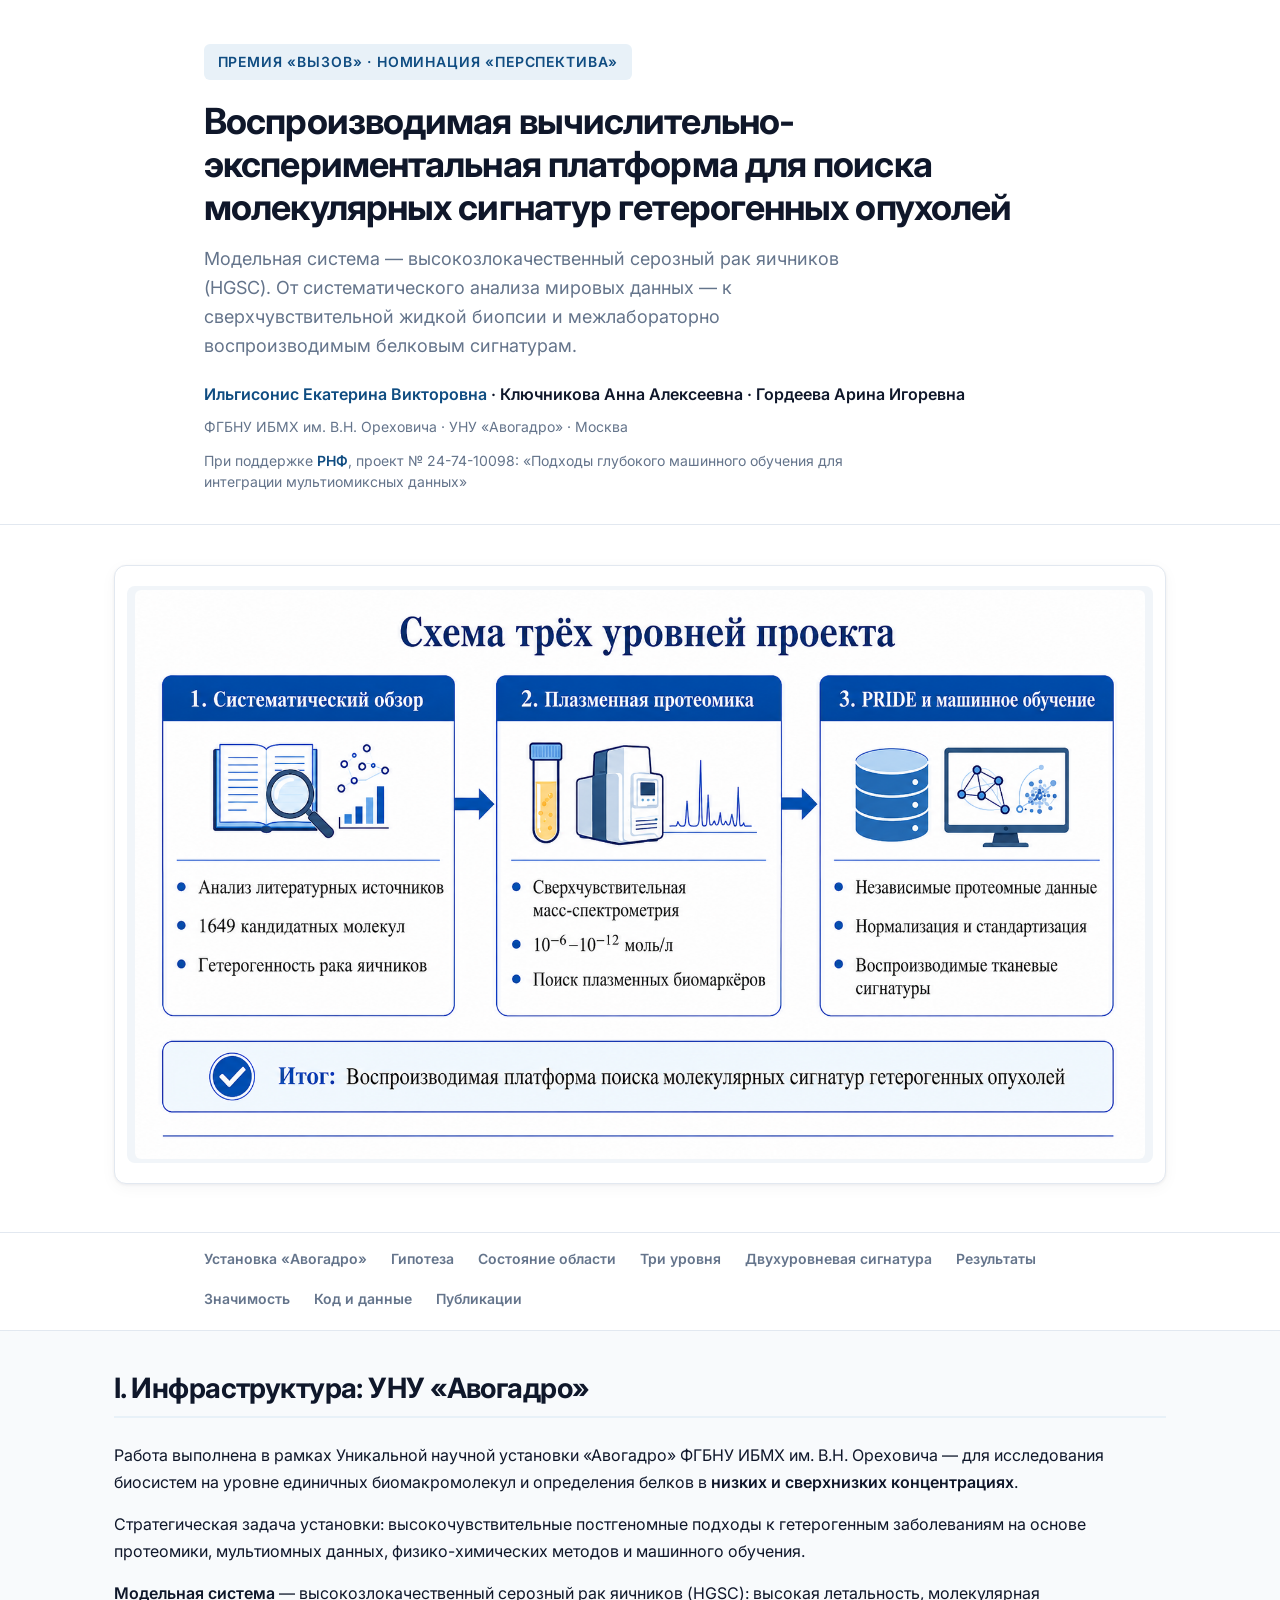
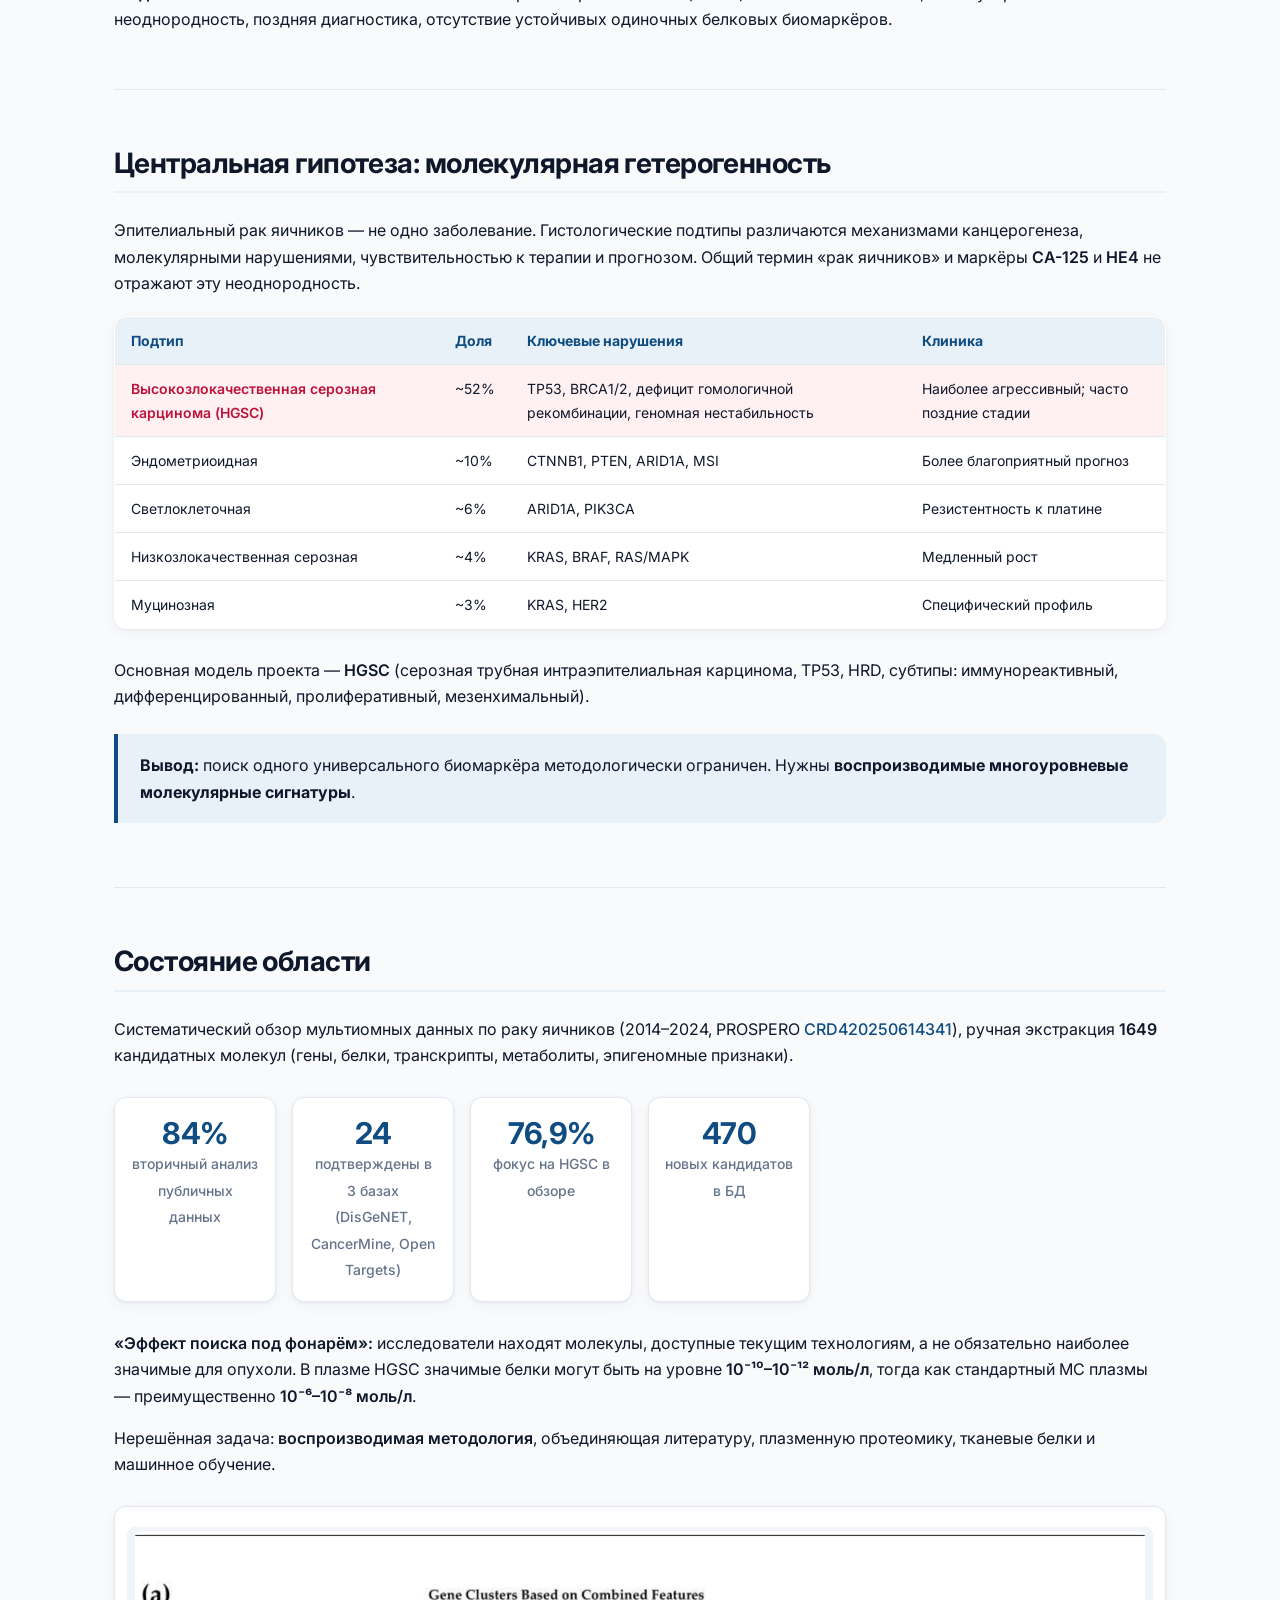
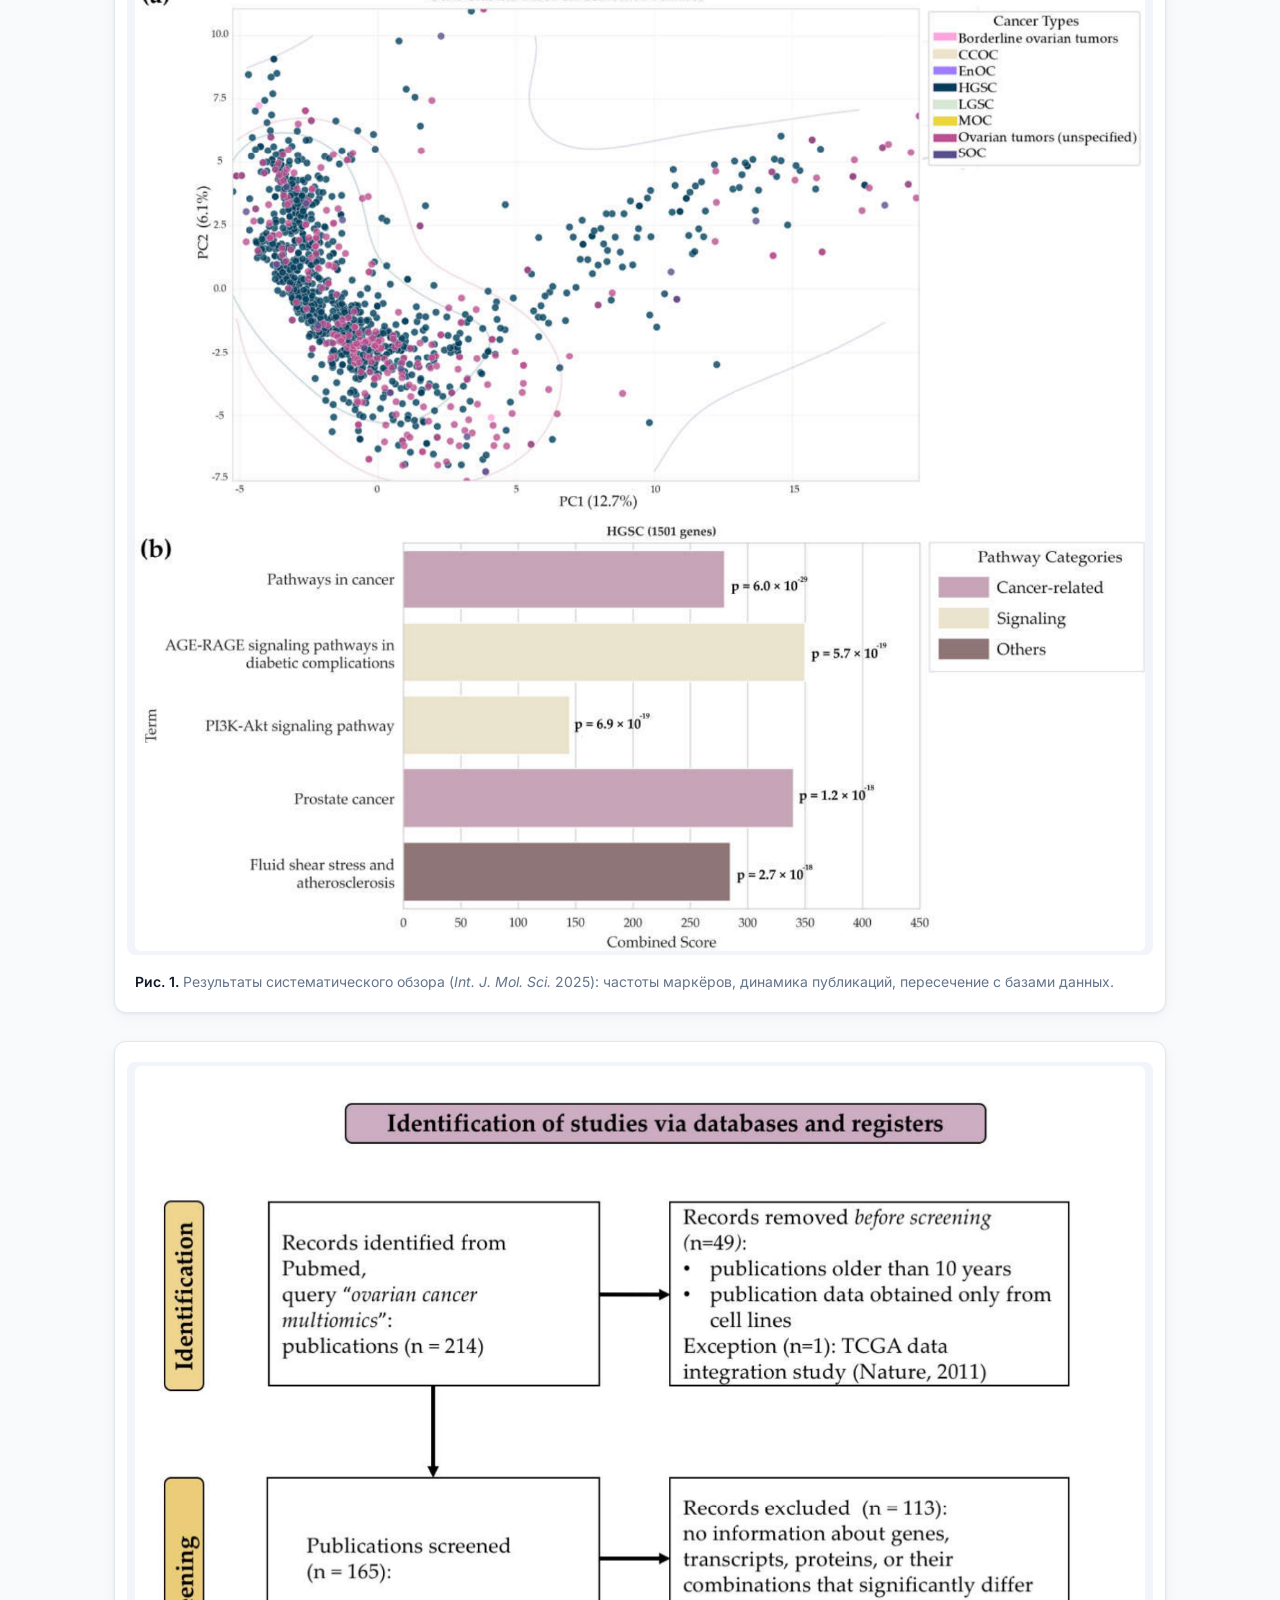
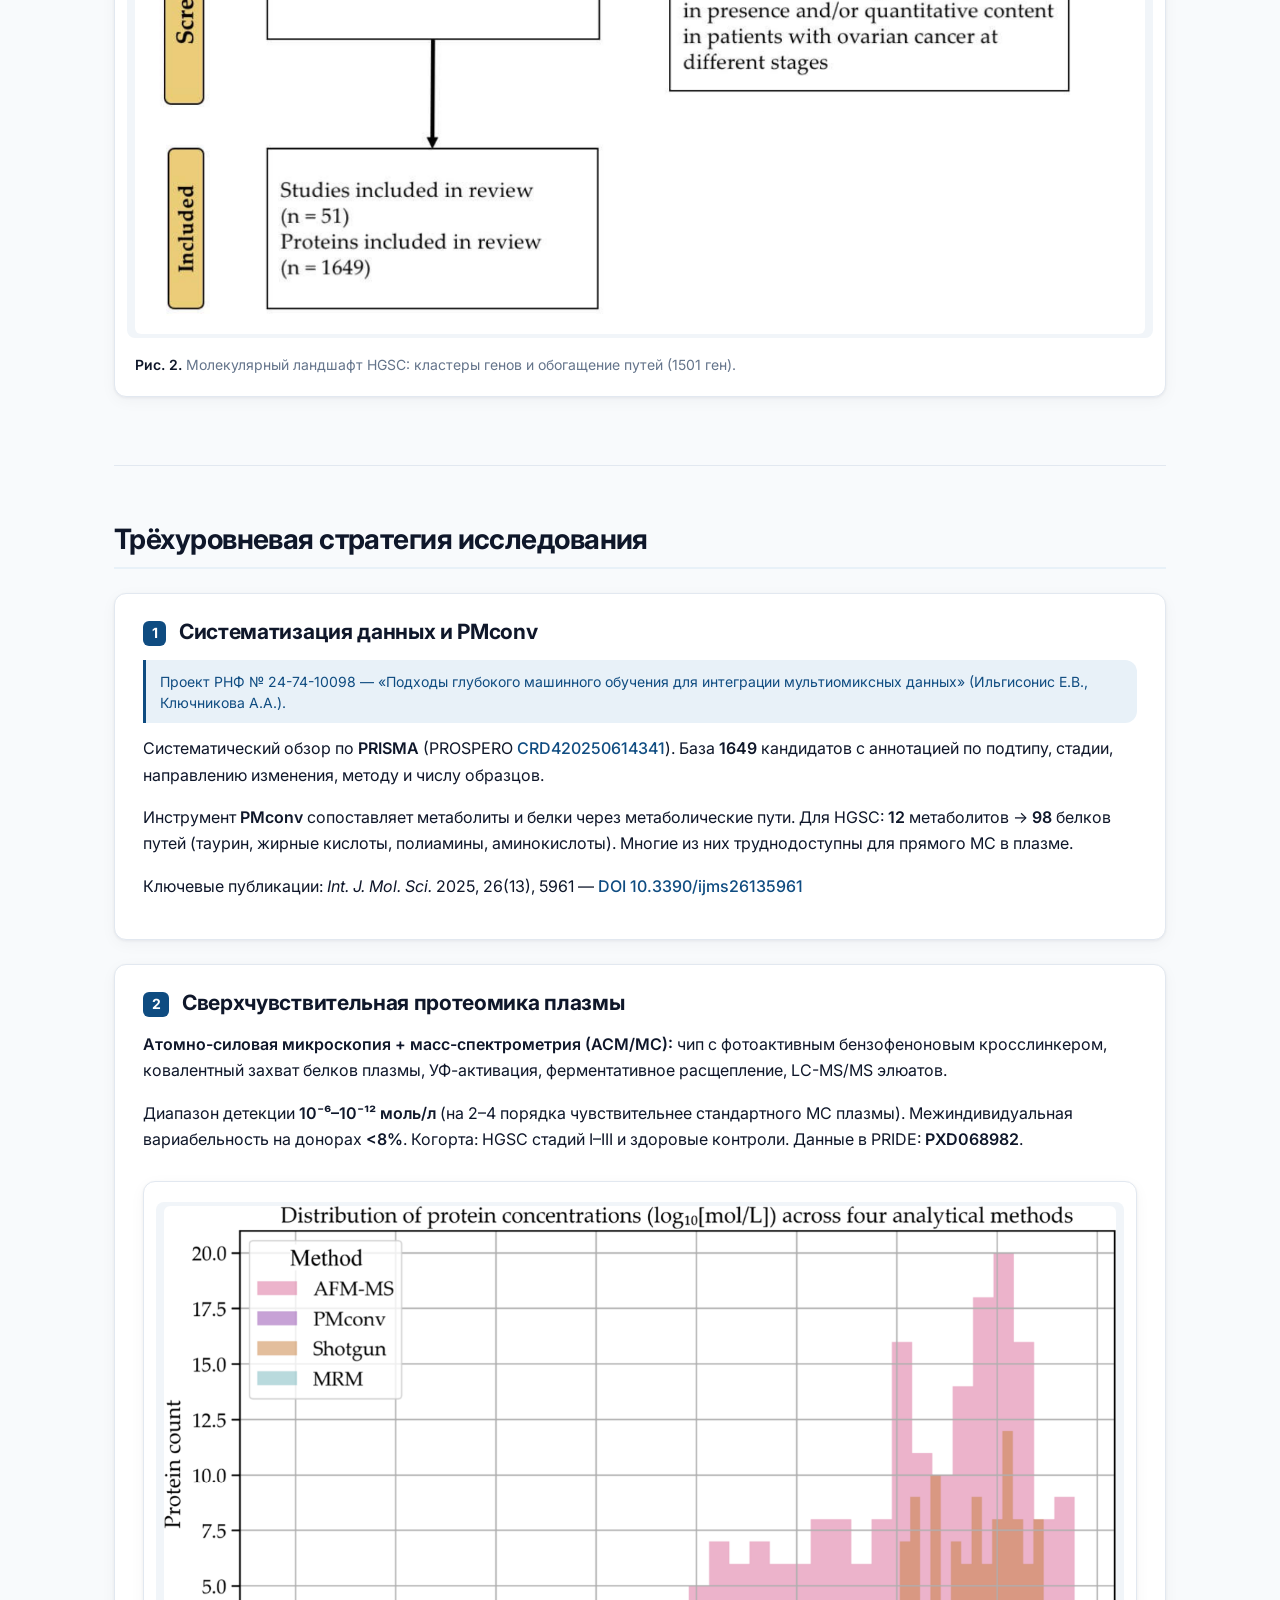
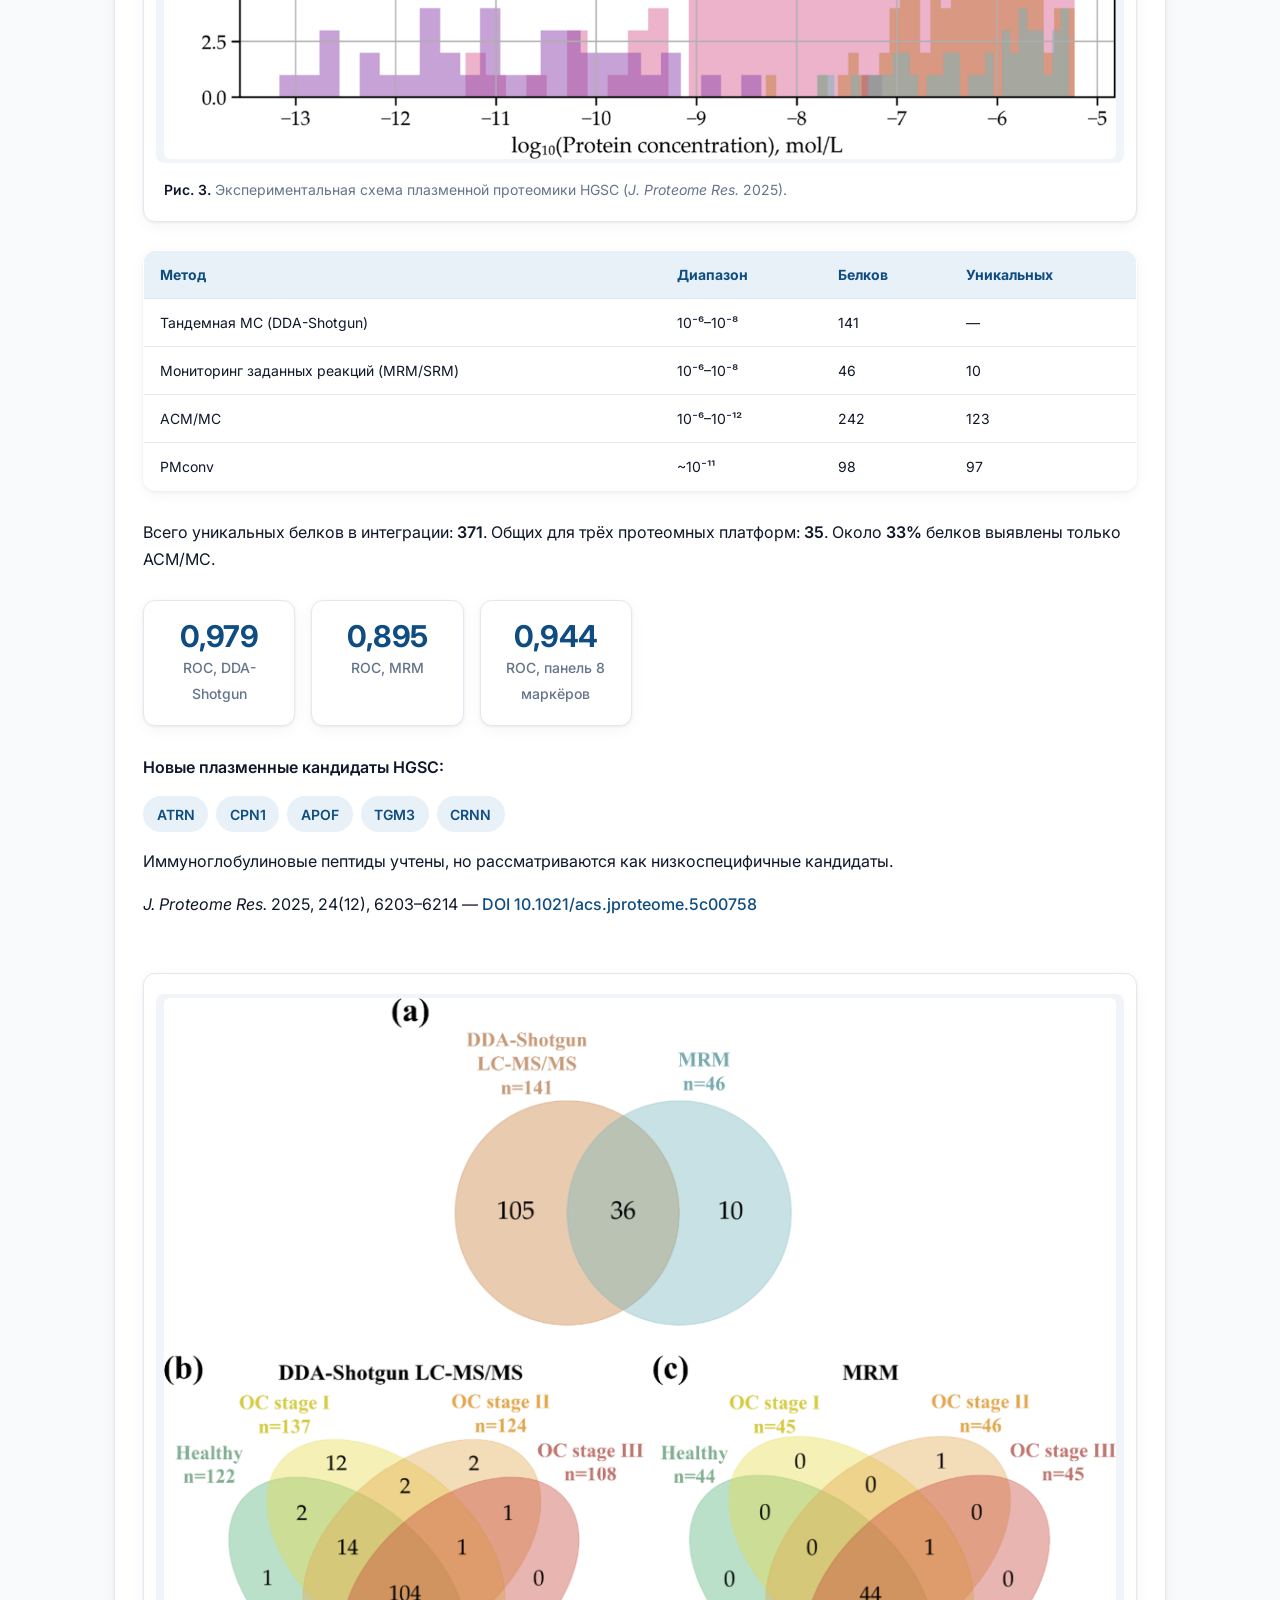
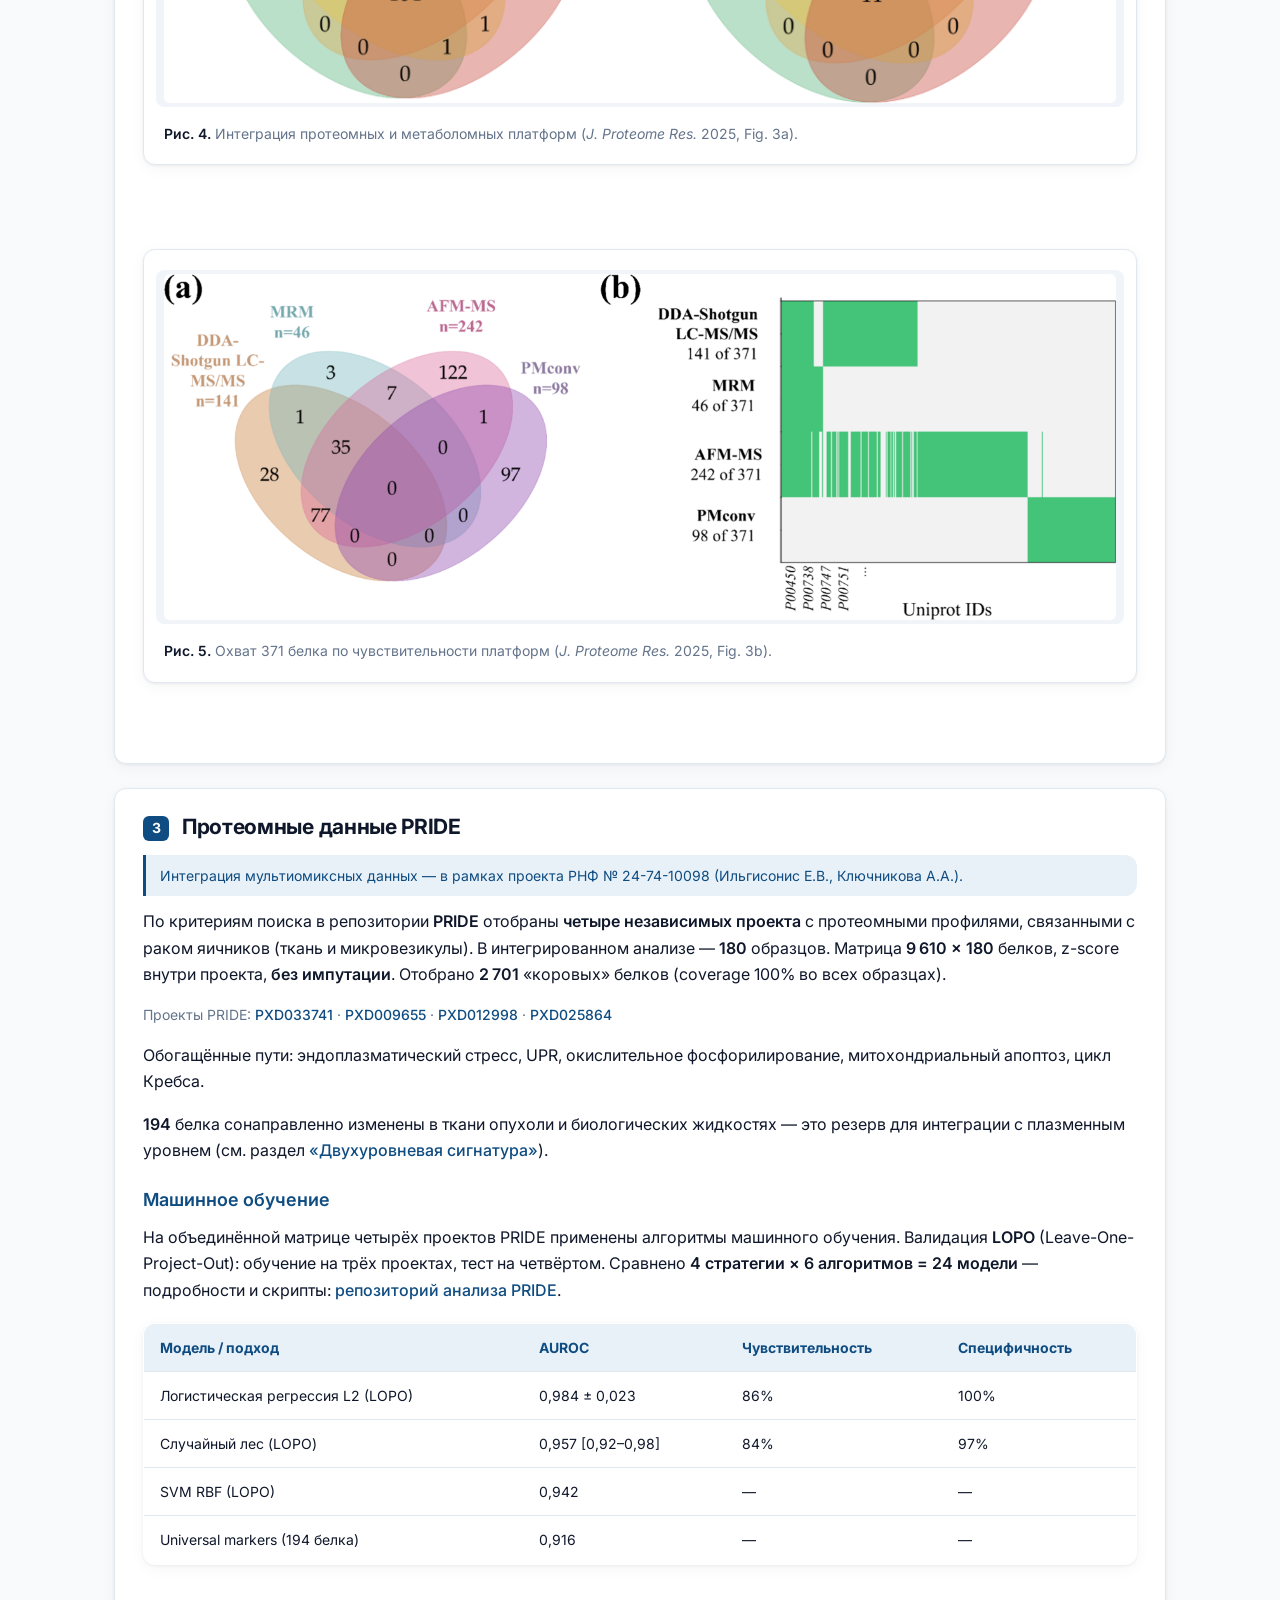
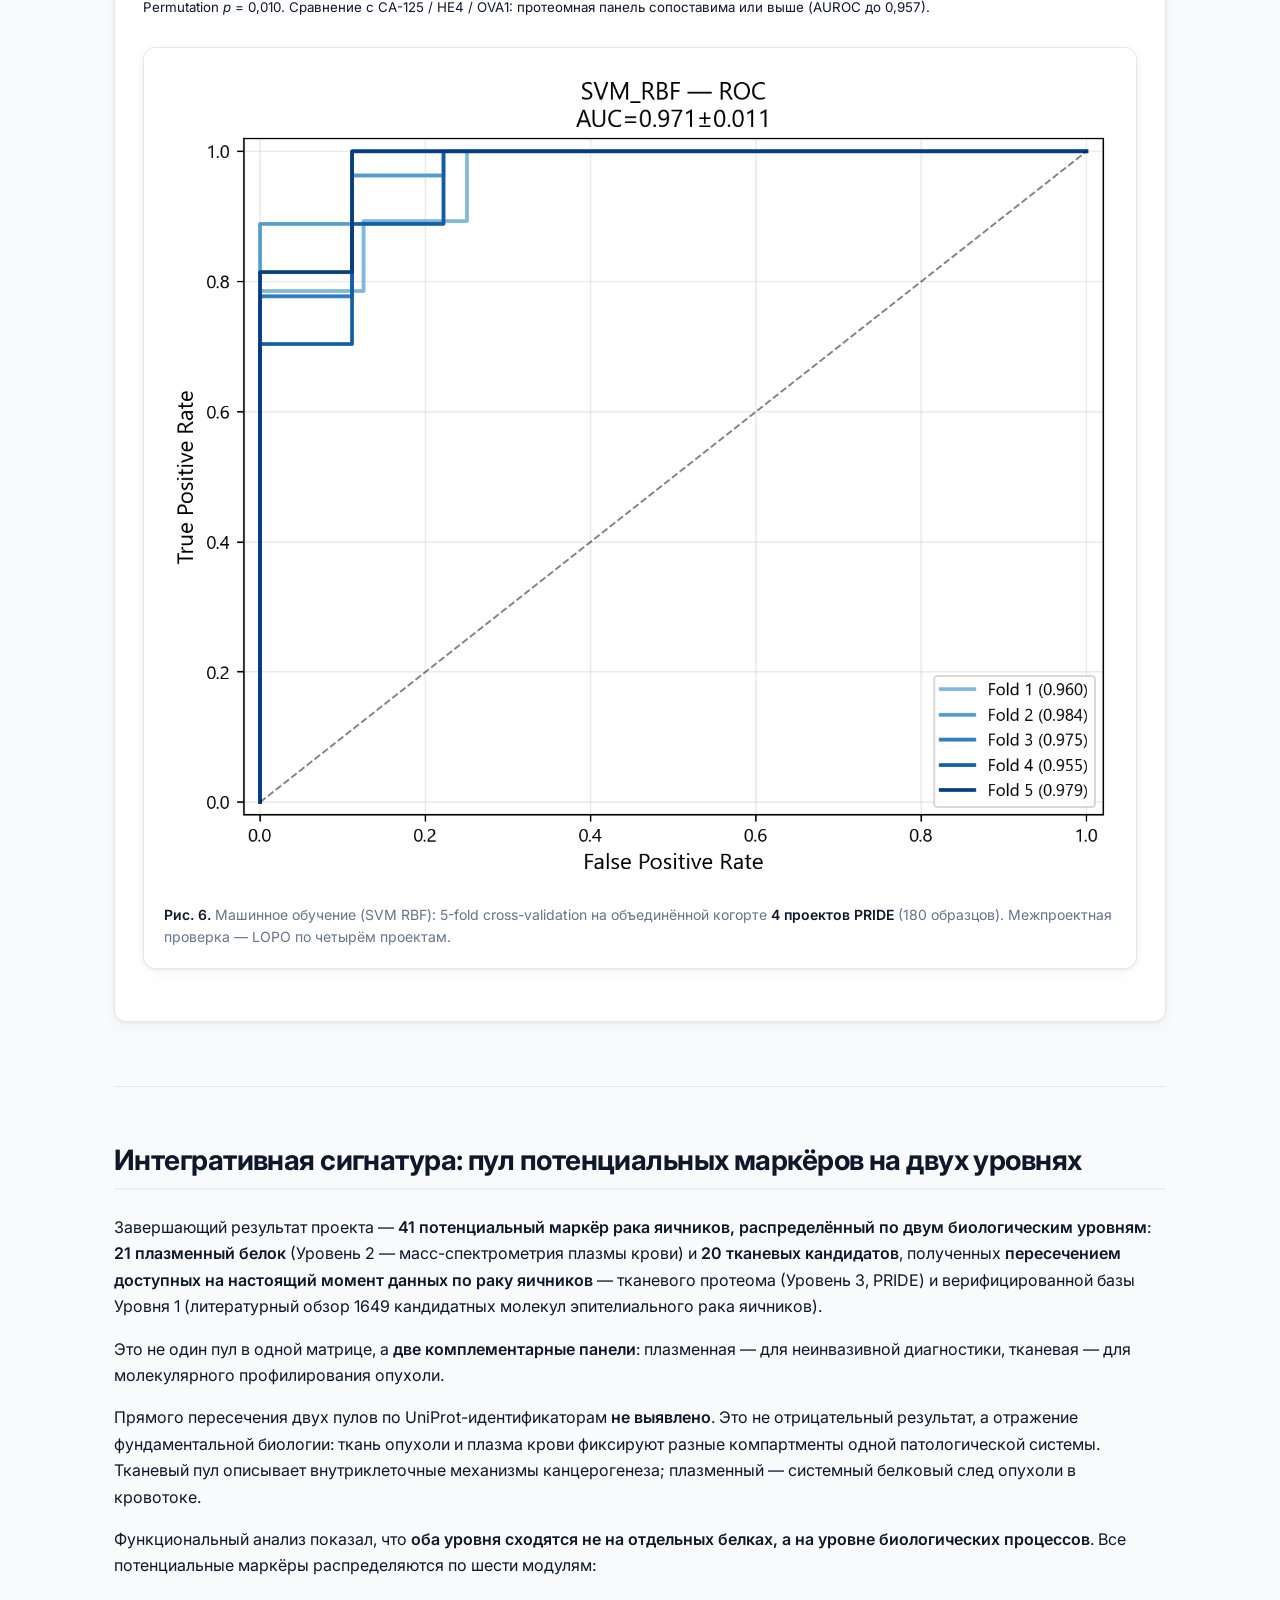
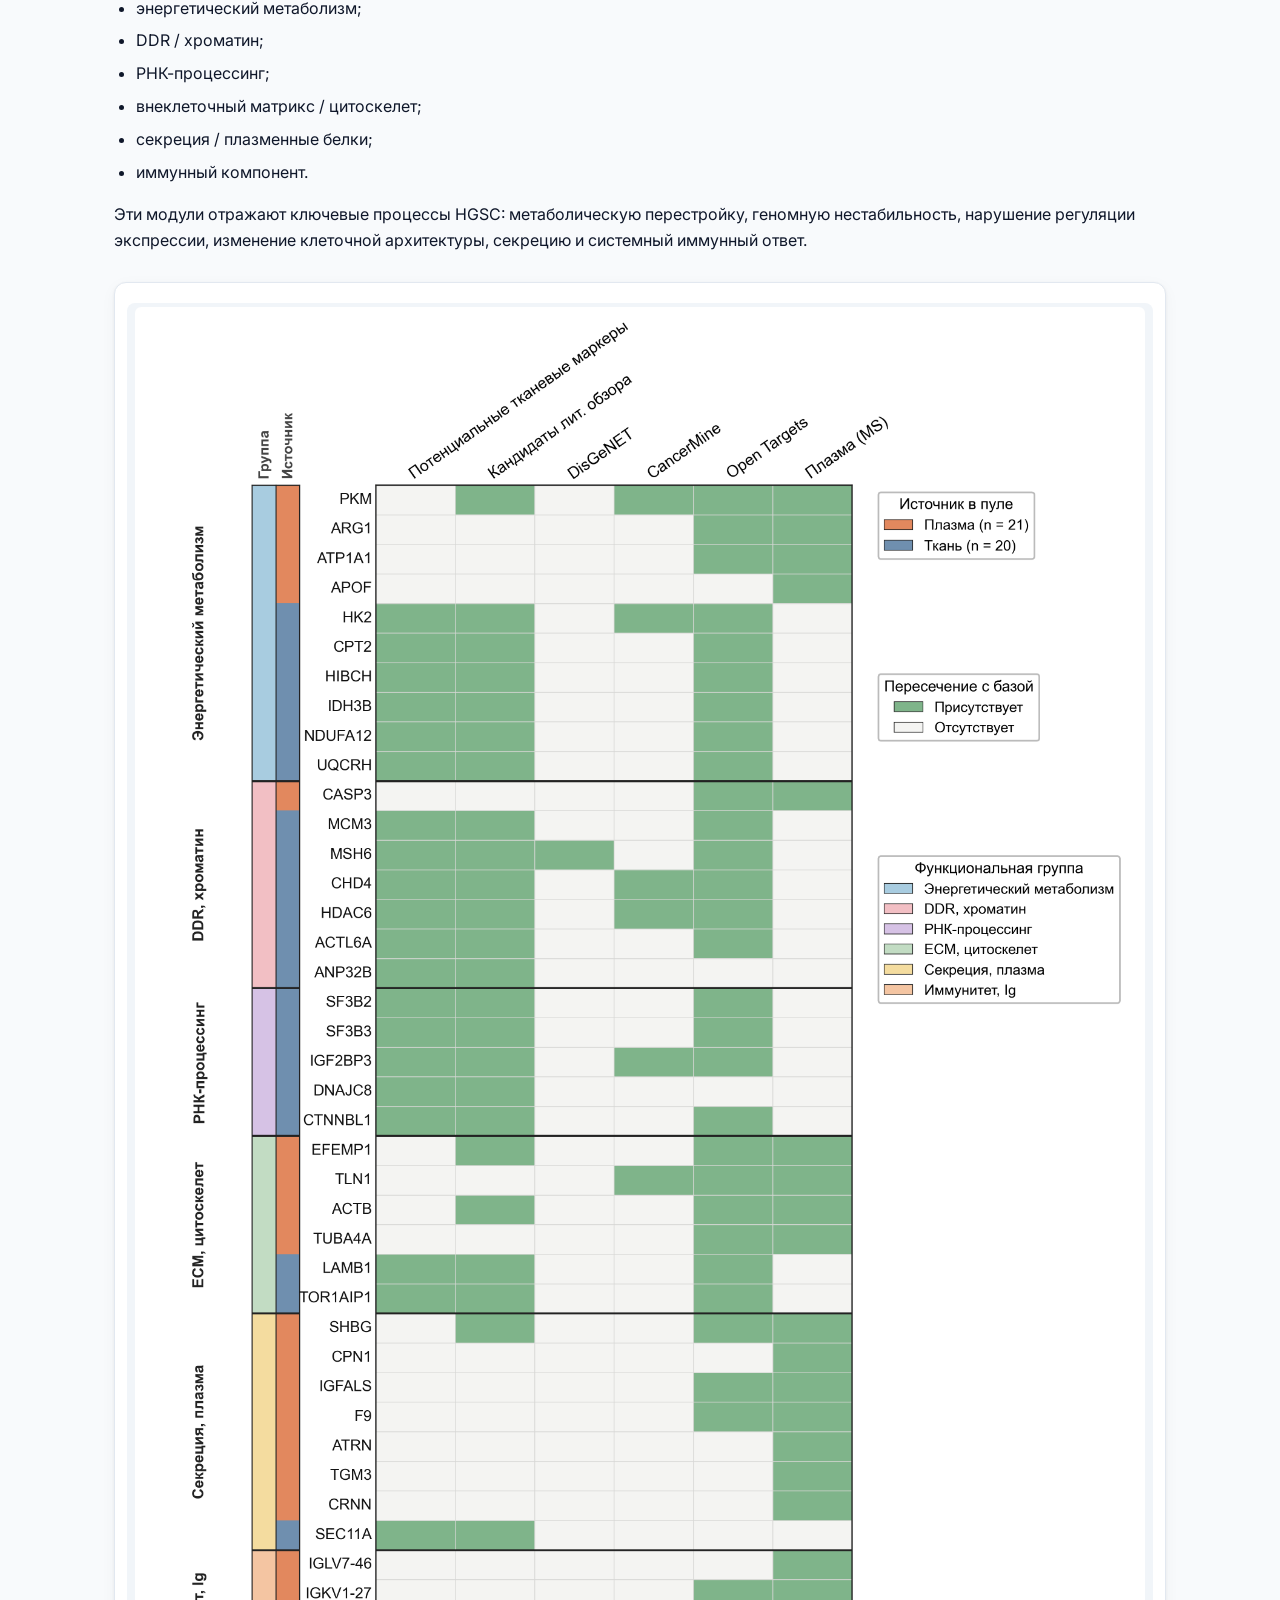
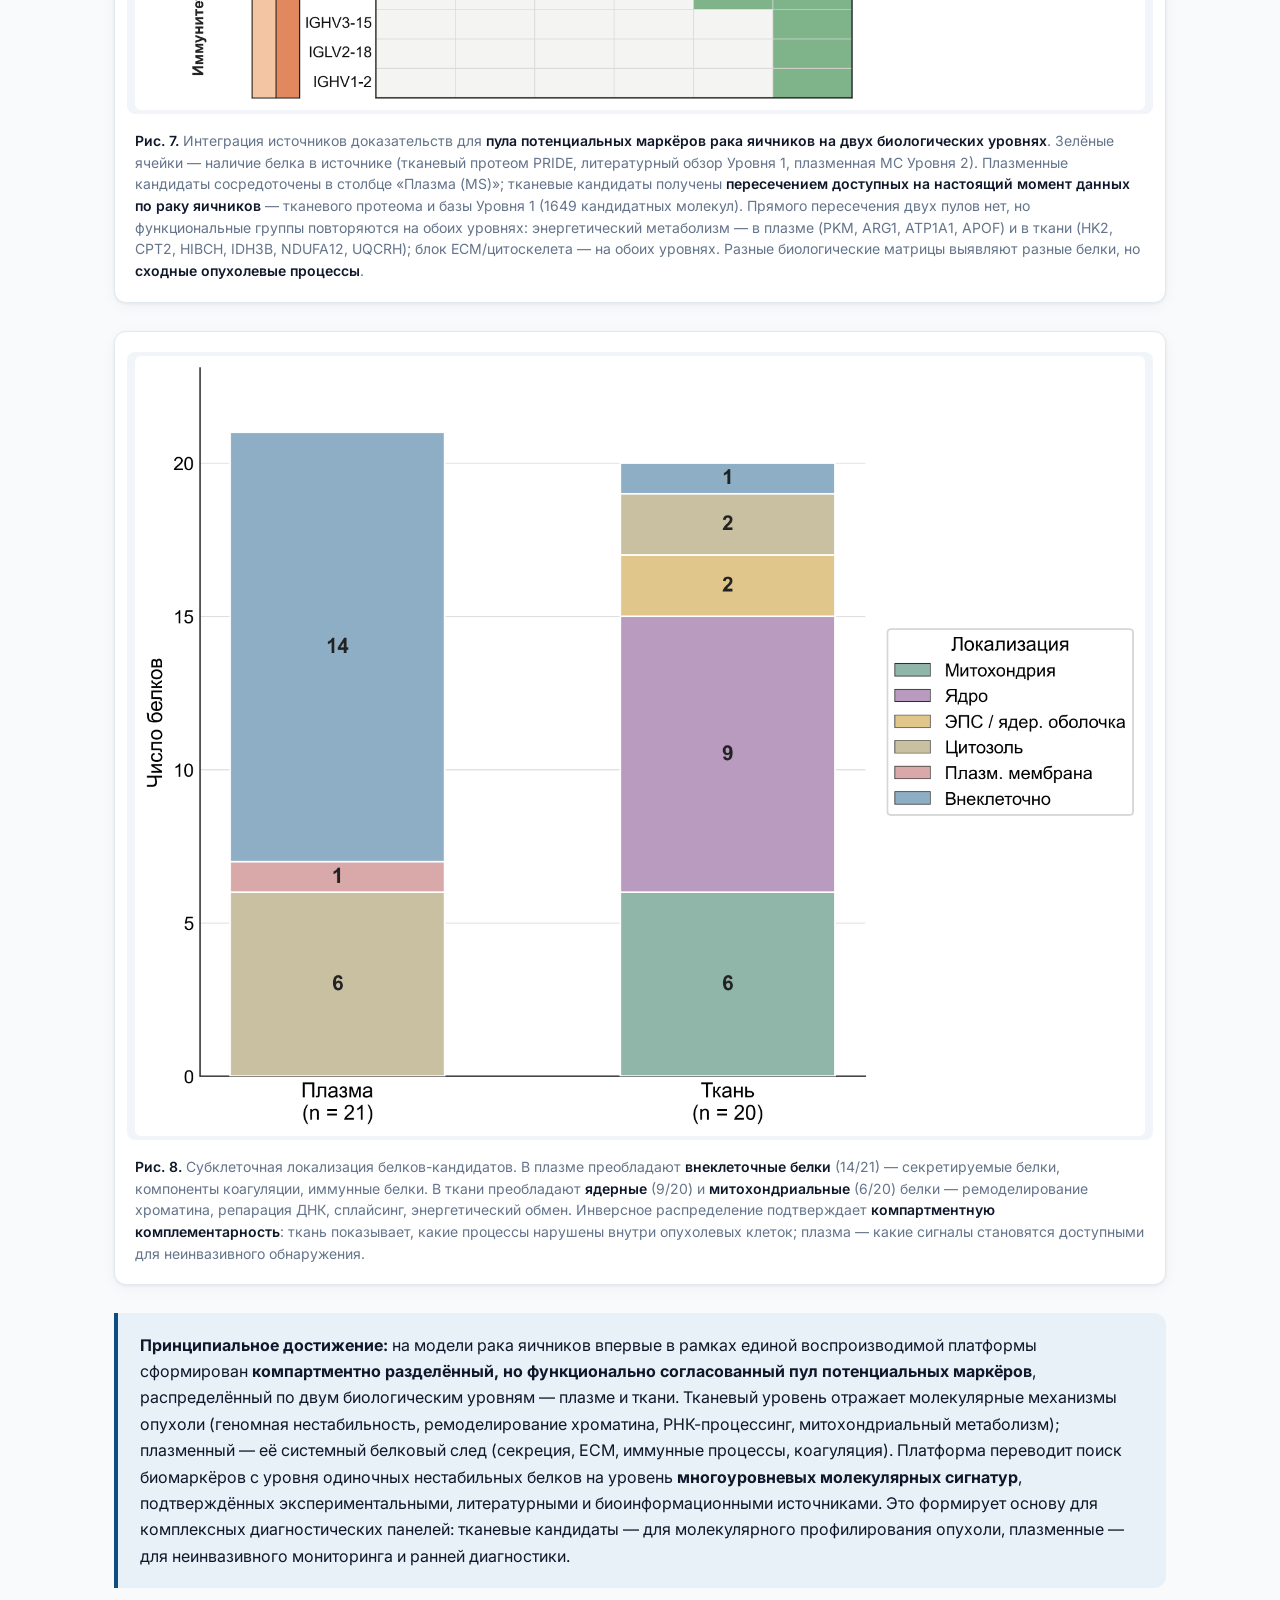
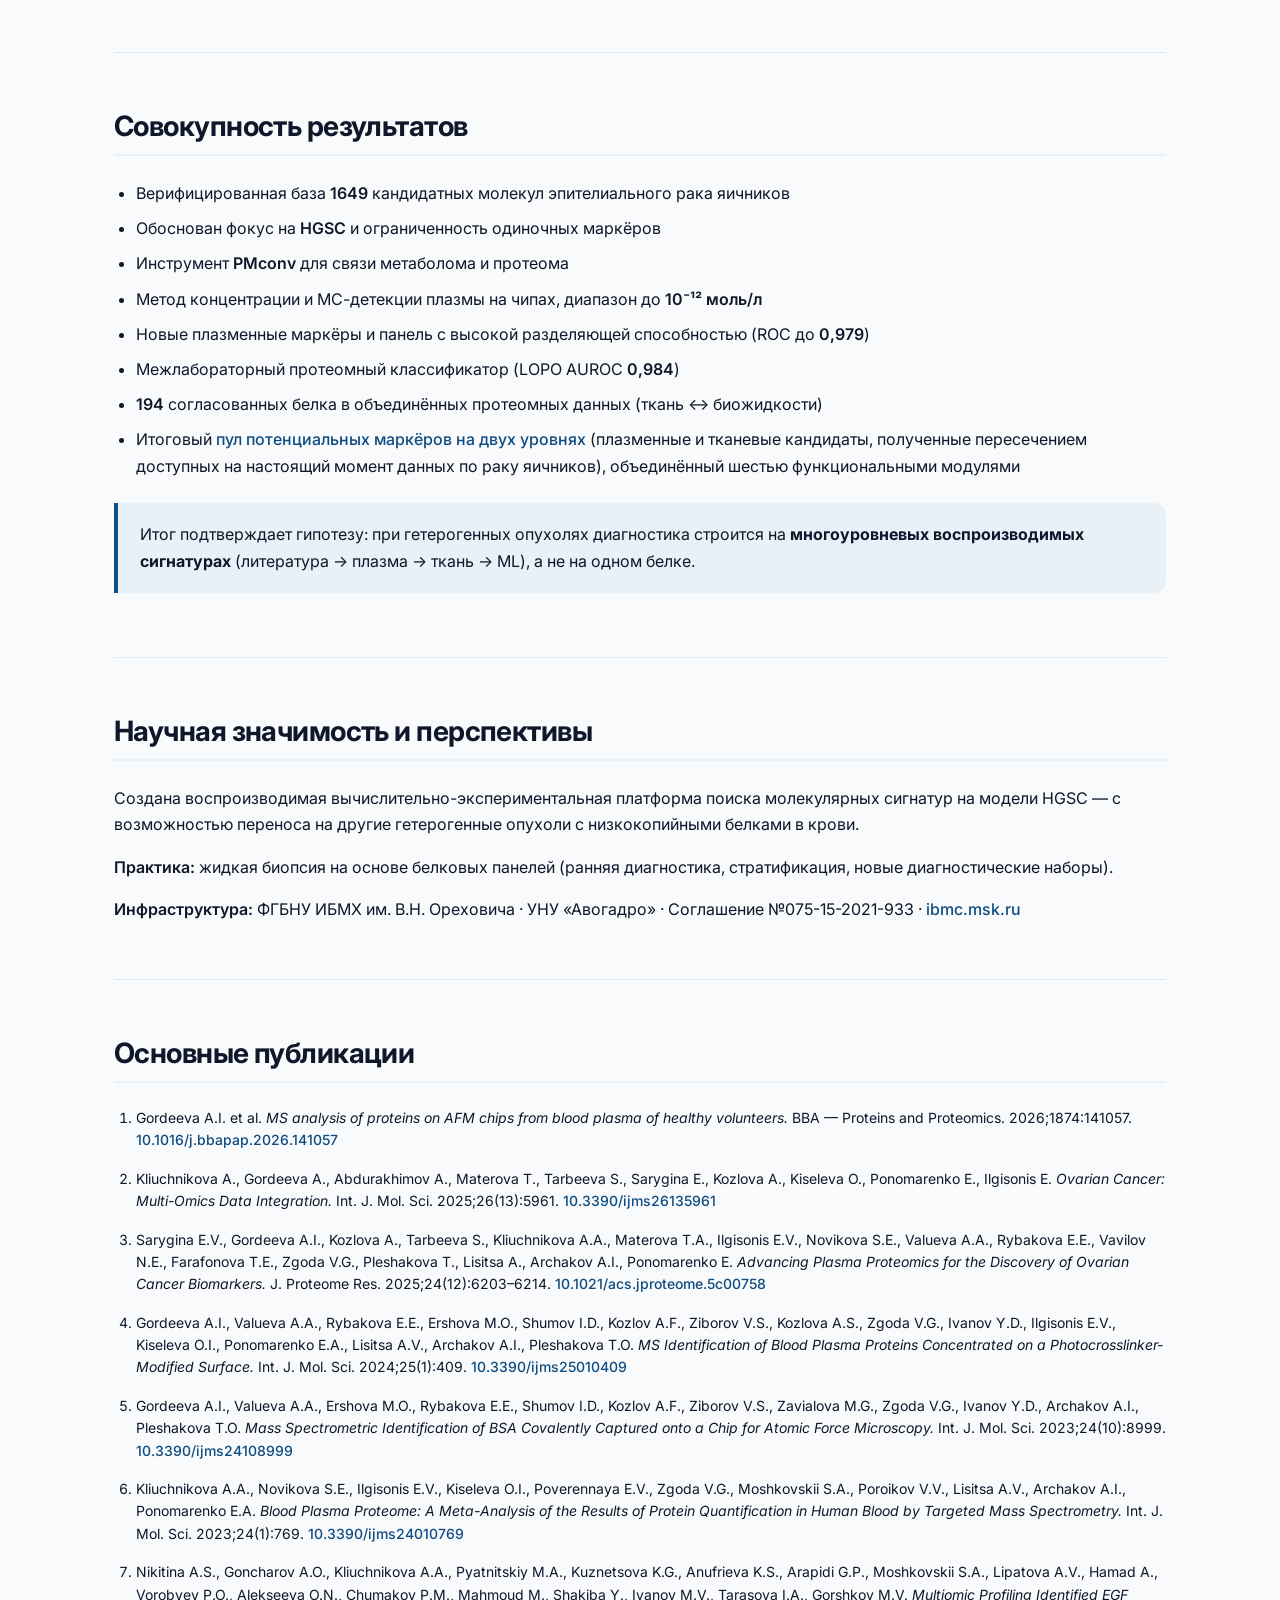
==== commit baa7b715: "Rename tissue-literature to tissue candidates from intersection of OC data Co-authored-by: Cursor <c" ====
--- a/index.html
+++ b/index.html
@@ -245,7 +245,7 @@
 
       <p>Завершающий результат проекта — <strong>41 потенциальный маркёр рака яичников, распределённый по двум биологическим уровням</strong>:
         <strong>21 плазменный белок</strong> (Уровень 2 — масс-спектрометрия плазмы крови) и
-        <strong>20 тканево-литературных белков</strong> (Уровень 3, PRIDE), отобранных как <strong>пересечение тканевого протеома с верифицированной базой Уровня 1</strong> — литературным обзором 1649 кандидатных молекул эпителиального рака яичников.</p>
+        <strong>20 тканевых кандидатов</strong>, полученных <strong>пересечением доступных на настоящий момент данных по раку яичников</strong> — тканевого протеома (Уровень 3, PRIDE) и верифицированной базы Уровня 1 (литературный обзор 1649 кандидатных молекул эпителиального рака яичников).</p>
       <p>Это не один пул в одной матрице, а <strong>две комплементарные панели</strong>: плазменная — для неинвазивной диагностики, тканевая — для молекулярного профилирования опухоли.</p>
 
       <p>Прямого пересечения двух пулов по UniProt-идентификаторам <strong>не выявлено</strong>. Это не отрицательный результат, а отражение фундаментальной биологии: ткань опухоли и плазма крови фиксируют разные компартменты одной патологической системы. Тканевый пул описывает внутриклеточные механизмы канцерогенеза; плазменный — системный белковый след опухоли в кровотоке.</p>
@@ -265,12 +265,12 @@
         <div class="figure__scroll">
           <img src="images/integration_heatmap_41.png" alt="Тепловая карта пула потенциальных маркёров по функциональным группам и источникам доказательств" loading="lazy" />
         </div>
-        <figcaption><strong>Рис. 7.</strong> Интеграция источников доказательств для <strong>пула потенциальных маркёров рака яичников на двух биологических уровнях</strong>. Зелёные ячейки — наличие белка в источнике (тканевый протеом PRIDE, литературный обзор Уровня 1, плазменная МС Уровня 2). Плазменные кандидаты сосредоточены в столбце «Плазма (MS)»; тканево-литературные кандидаты получены как <strong>пересечение тканевого протеома с базой Уровня 1</strong> (1649 кандидатных молекул). Прямого пересечения двух пулов нет, но функциональные группы повторяются на обоих уровнях: энергетический метаболизм — в плазме (PKM, ARG1, ATP1A1, APOF) и в ткани (HK2, CPT2, HIBCH, IDH3B, NDUFA12, UQCRH); блок ECM/цитоскелета — на обоих уровнях. Разные биологические матрицы выявляют разные белки, но <strong>сходные опухолевые процессы</strong>.</figcaption>
-      </figure>
-
-      <figure class="figure figure--full">
-        <div class="figure__scroll">
-          <img src="images/integration_localization.png" alt="Субклеточная локализация плазменных и тканево-литературных белков-кандидатов" loading="lazy" />
+        <figcaption><strong>Рис. 7.</strong> Интеграция источников доказательств для <strong>пула потенциальных маркёров рака яичников на двух биологических уровнях</strong>. Зелёные ячейки — наличие белка в источнике (тканевый протеом PRIDE, литературный обзор Уровня 1, плазменная МС Уровня 2). Плазменные кандидаты сосредоточены в столбце «Плазма (MS)»; тканевые кандидаты получены <strong>пересечением доступных на настоящий момент данных по раку яичников</strong> — тканевого протеома и базы Уровня 1 (1649 кандидатных молекул). Прямого пересечения двух пулов нет, но функциональные группы повторяются на обоих уровнях: энергетический метаболизм — в плазме (PKM, ARG1, ATP1A1, APOF) и в ткани (HK2, CPT2, HIBCH, IDH3B, NDUFA12, UQCRH); блок ECM/цитоскелета — на обоих уровнях. Разные биологические матрицы выявляют разные белки, но <strong>сходные опухолевые процессы</strong>.</figcaption>
+      </figure>
+
+      <figure class="figure figure--full">
+        <div class="figure__scroll">
+          <img src="images/integration_localization.png" alt="Субклеточная локализация плазменных и тканевых белков-кандидатов" loading="lazy" />
         </div>
         <figcaption><strong>Рис. 8.</strong> Субклеточная локализация белков-кандидатов. В плазме преобладают <strong>внеклеточные белки</strong> (14/21) — секретируемые белки, компоненты коагуляции, иммунные белки. В ткани преобладают <strong>ядерные</strong> (9/20) и <strong>митохондриальные</strong> (6/20) белки — ремоделирование хроматина, репарация ДНК, сплайсинг, энергетический обмен. Инверсное распределение подтверждает <strong>компартментную комплементарность</strong>: ткань показывает, какие процессы нарушены внутри опухолевых клеток; плазма — какие сигналы становятся доступными для неинвазивного обнаружения.</figcaption>
       </figure>
@@ -290,7 +290,7 @@
         <li>Новые плазменные маркёры и панель с высокой разделяющей способностью (ROC до <strong>0,979</strong>)</li>
         <li>Межлабораторный протеомный классификатор (LOPO AUROC <strong>0,984</strong>)</li>
         <li><strong>194</strong> согласованных белка в объединённых протеомных данных (ткань ↔ биожидкости)</li>
-        <li>Итоговый <strong><a href="#integration">пул потенциальных маркёров на двух уровнях</a></strong> (плазменный и тканево-литературный), объединённый шестью функциональными модулями</li>
+        <li>Итоговый <strong><a href="#integration">пул потенциальных маркёров на двух уровнях</a></strong> (плазменные и тканевые кандидаты, полученные пересечением доступных на настоящий момент данных по раку яичников), объединённый шестью функциональными модулями</li>
       </ul>
       <div class="callout">
         Итог подтверждает гипотезу: при гетерогенных опухолях диагностика строится на <strong>многоуровневых воспроизводимых сигнатурах</strong> (литература → плазма → ткань → ML), а не на одном белке.
@@ -338,7 +338,7 @@
         <div class="stat-card"><span class="num">0,957</span><span class="lbl">AUROC Random Forest, LOPO</span></div>
       </div>
       <p>Логистическая регрессия L2 (LOPO): AUROC <strong>0,984 ± 0,023</strong> (чувствительность 86%, специфичность 100%) — по итогам интеграции проекта. Сравнение 4 стратегий × 6 алгоритмов ML — в <a href="https://github.com/aziz122596/project_ovarian_cancer/blob/main/repo/docs/RESULTS.md" target="_blank" rel="noopener">RESULTS.md</a>.</p>
-      <p>Финальный результат проекта — <strong><a href="#integration">пул потенциальных маркёров на двух уровнях</a></strong> (плазменный и тканево-литературный), организованный в 6 функциональных модулей: энергетический метаболизм, DDR/хроматин, РНК-процессинг, ECM/цитоскелет, секреция, иммунитет.</p>
+      <p>Финальный результат проекта — <strong><a href="#integration">пул потенциальных маркёров на двух уровнях</a></strong>: плазменные кандидаты (Уровень 2, МС плазмы) и тканевые кандидаты, полученные пересечением доступных на настоящий момент данных по раку яичников (тканевый протеом PRIDE ∩ литературный обзор Уровня 1). Организован в 6 функциональных модулей: энергетический метаболизм, DDR/хроматин, РНК-процессинг, ECM/цитоскелет, секреция, иммунитет.</p>
     </section>
 
   </main>
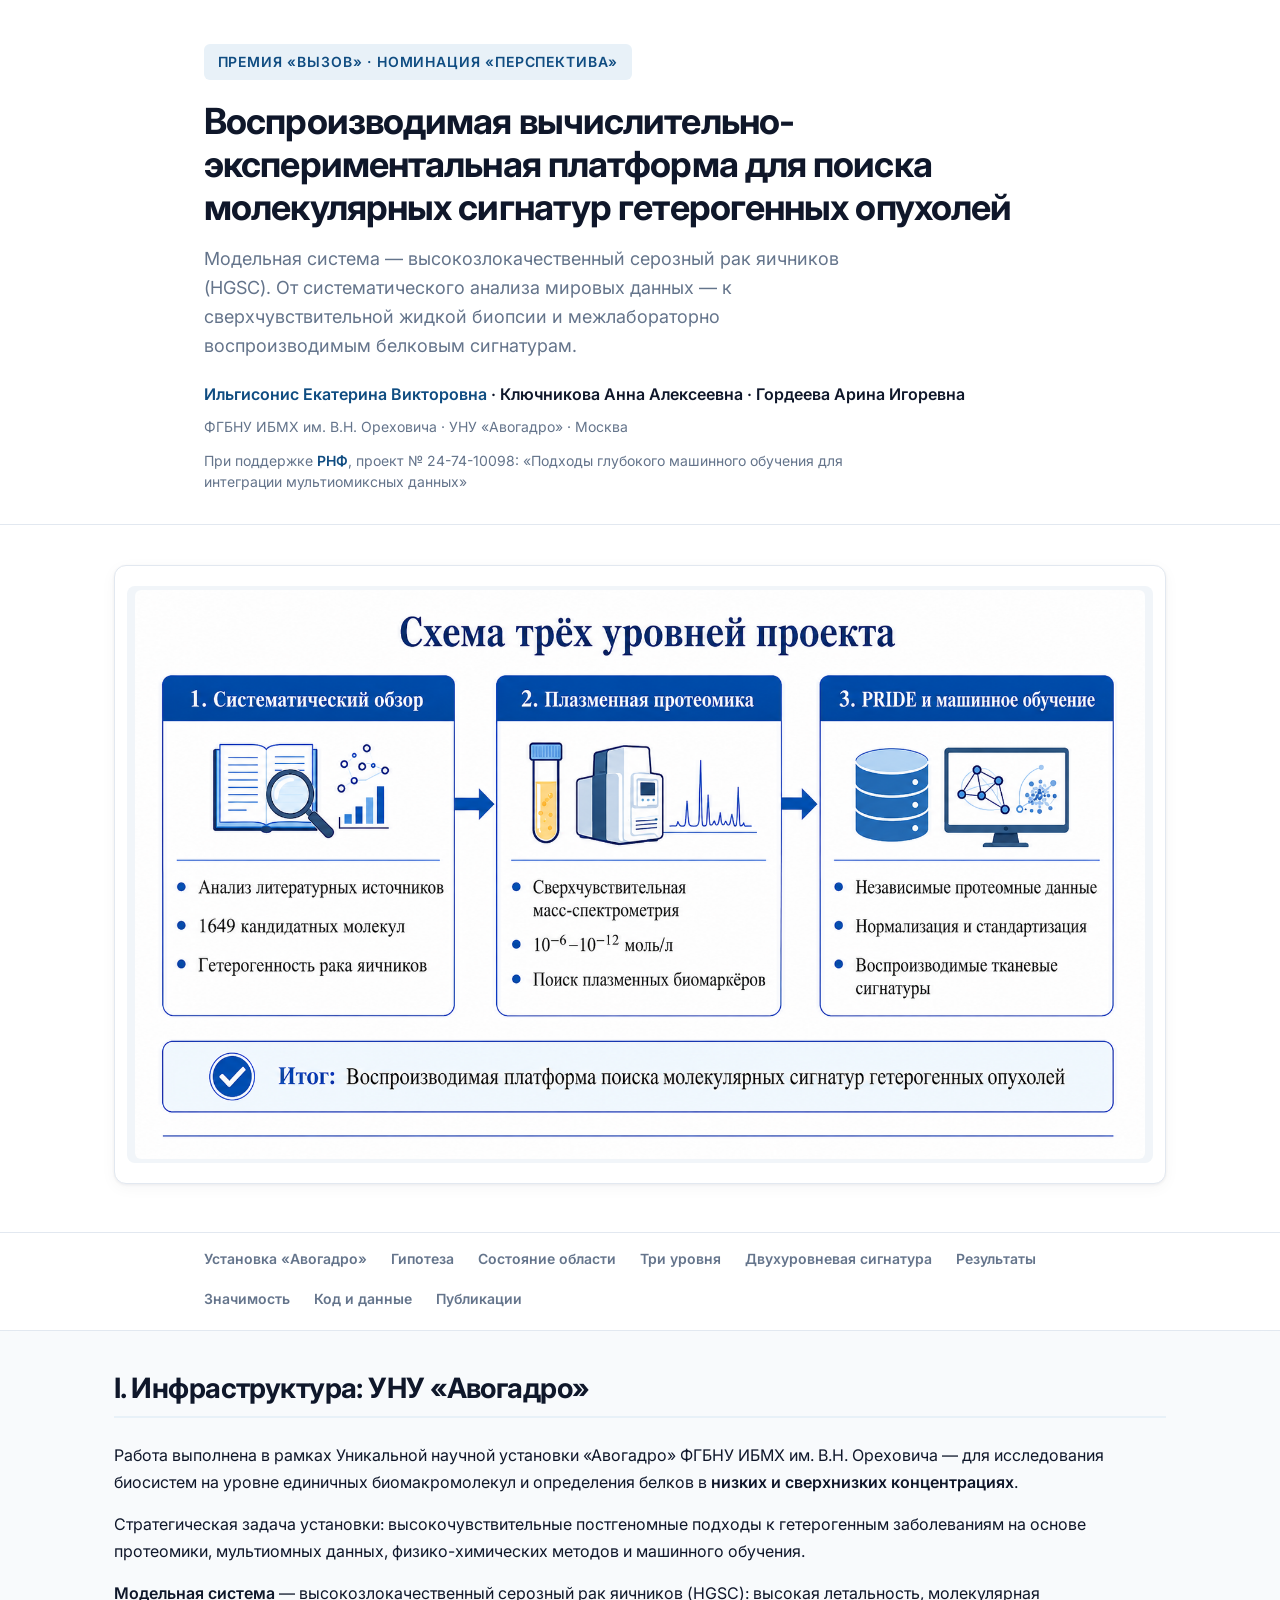
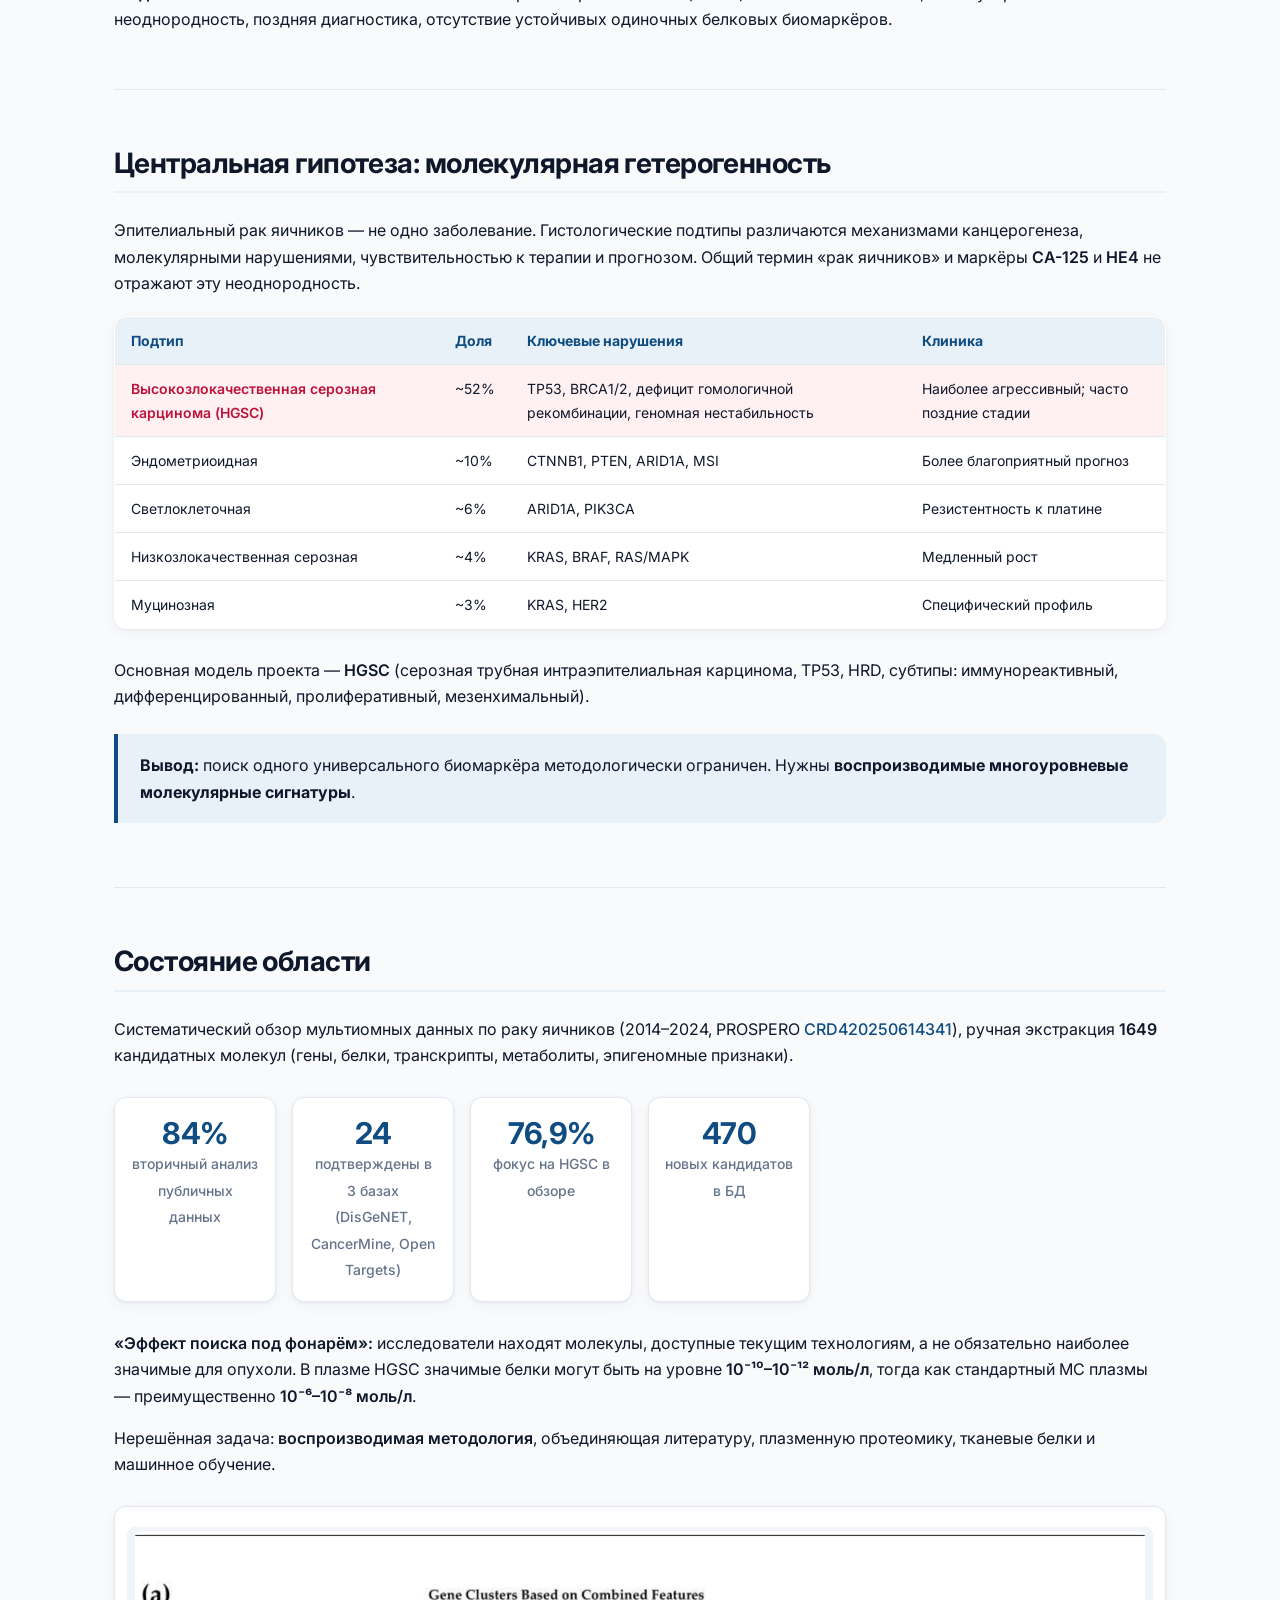
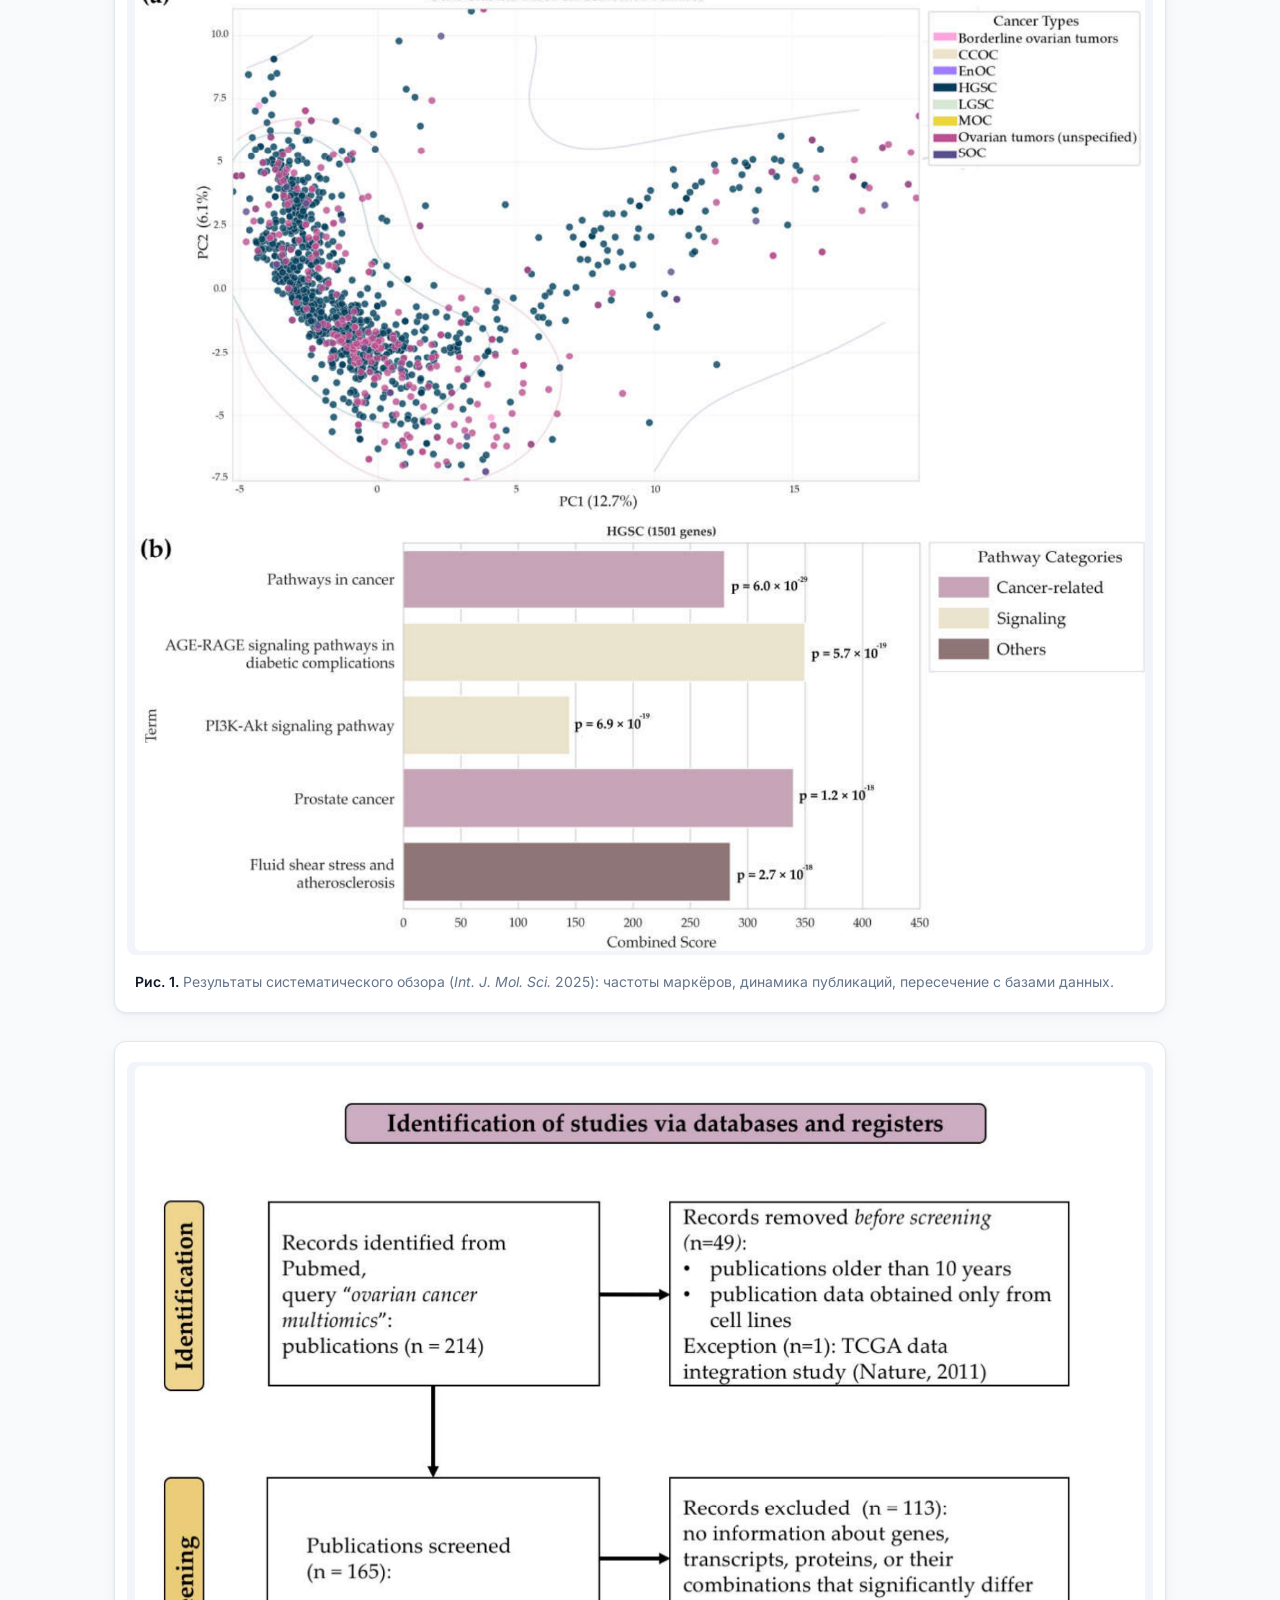
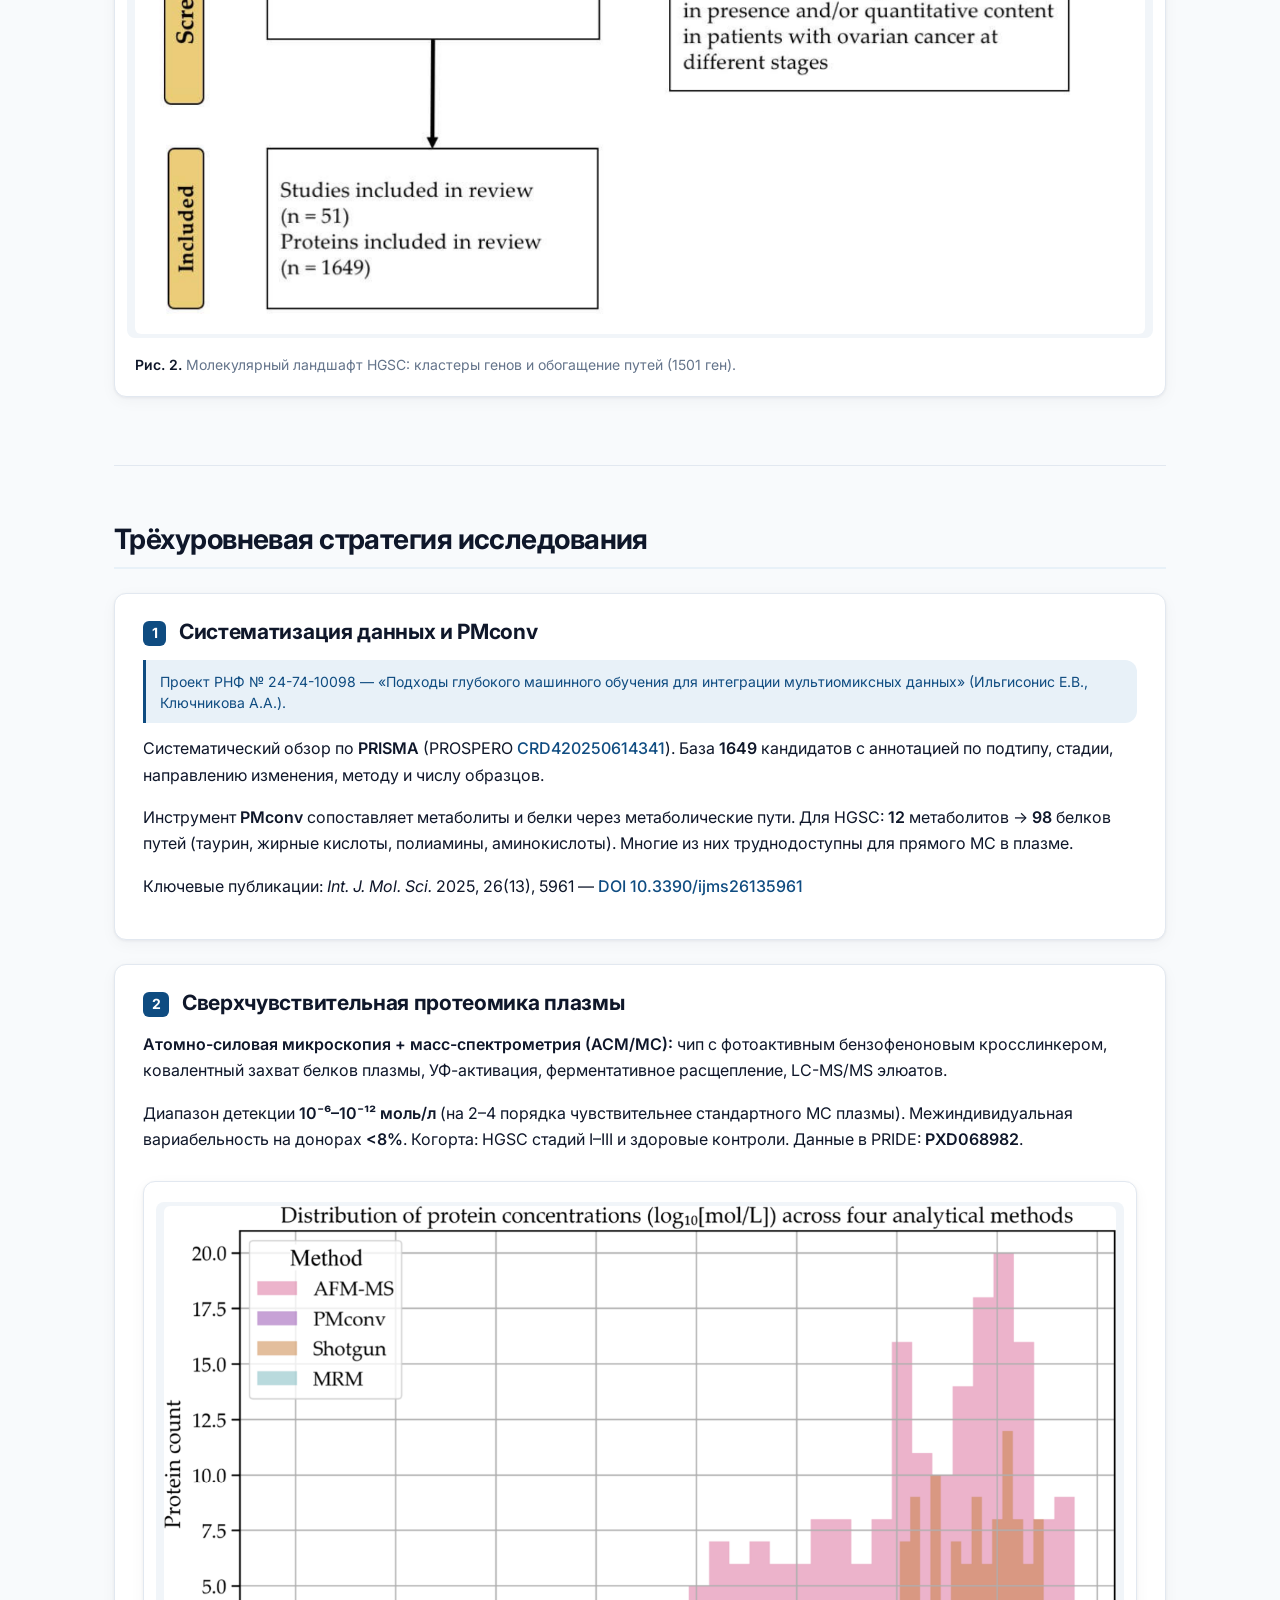
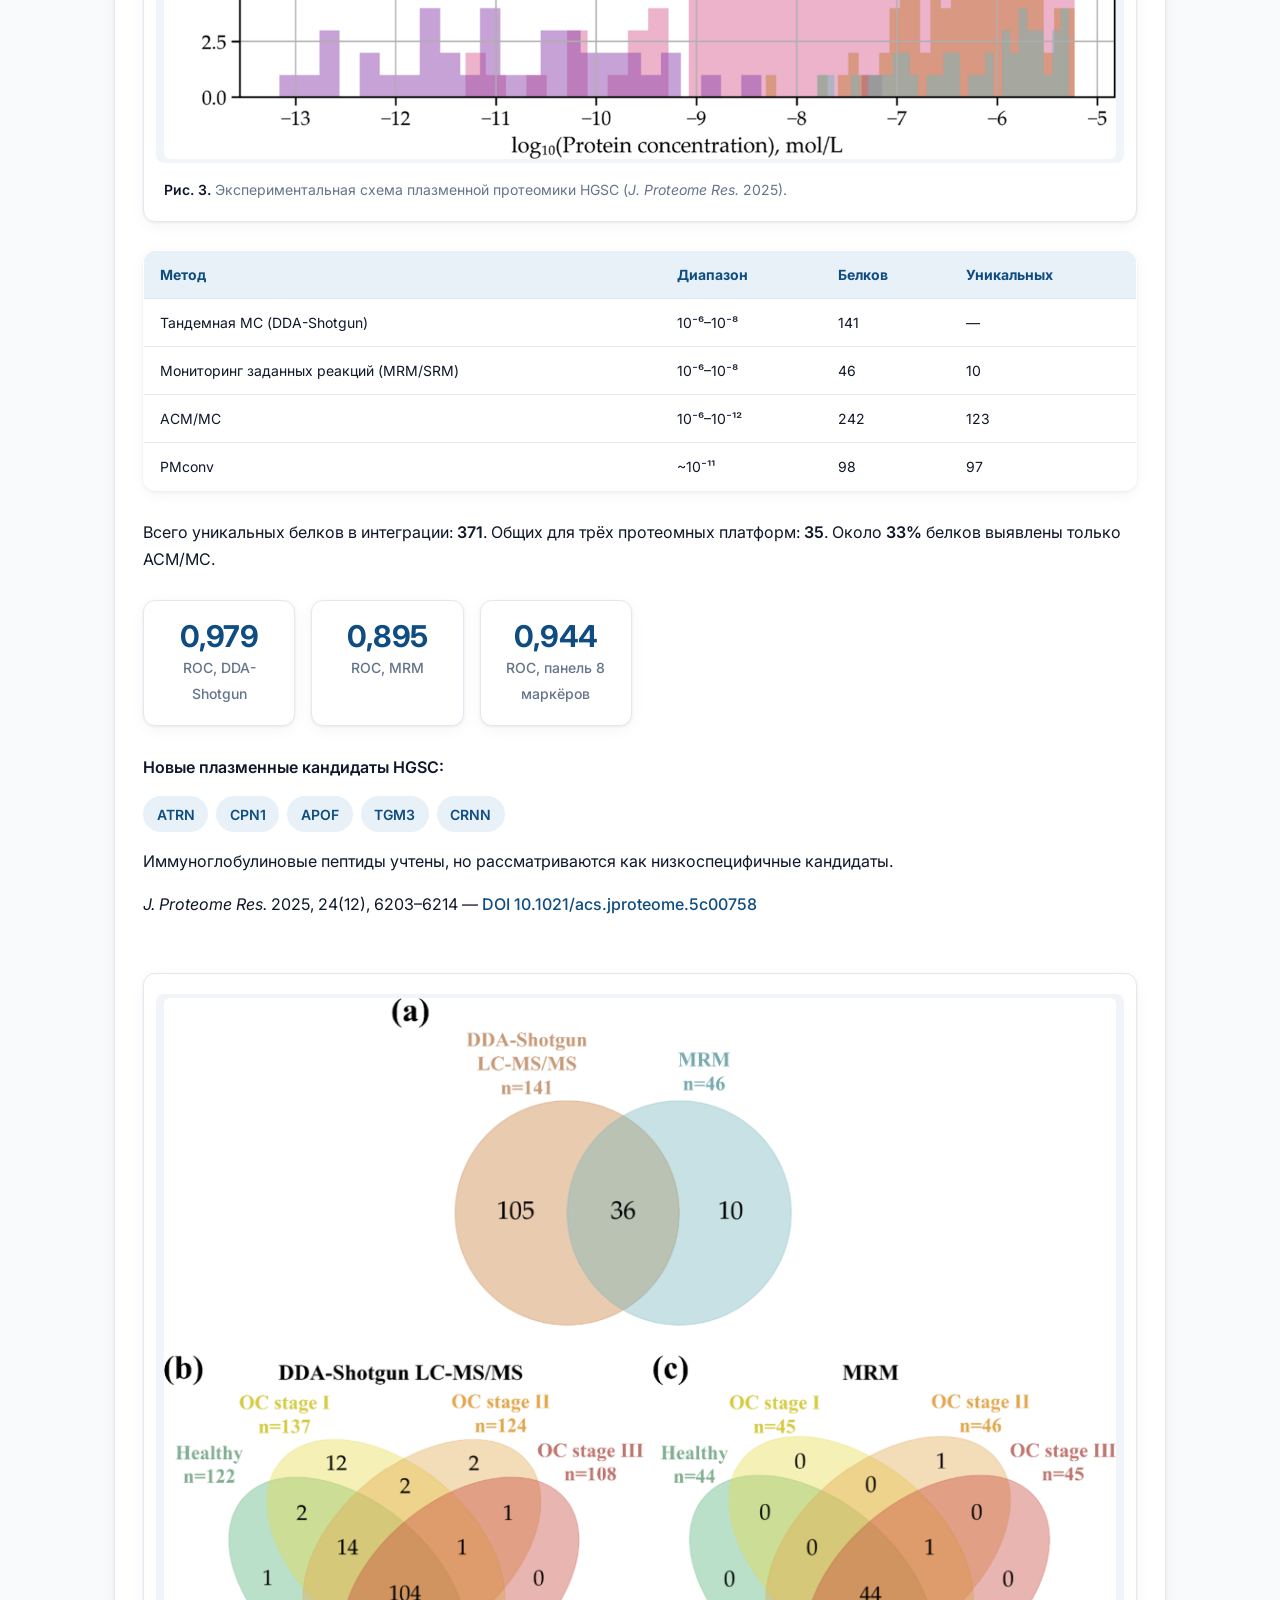
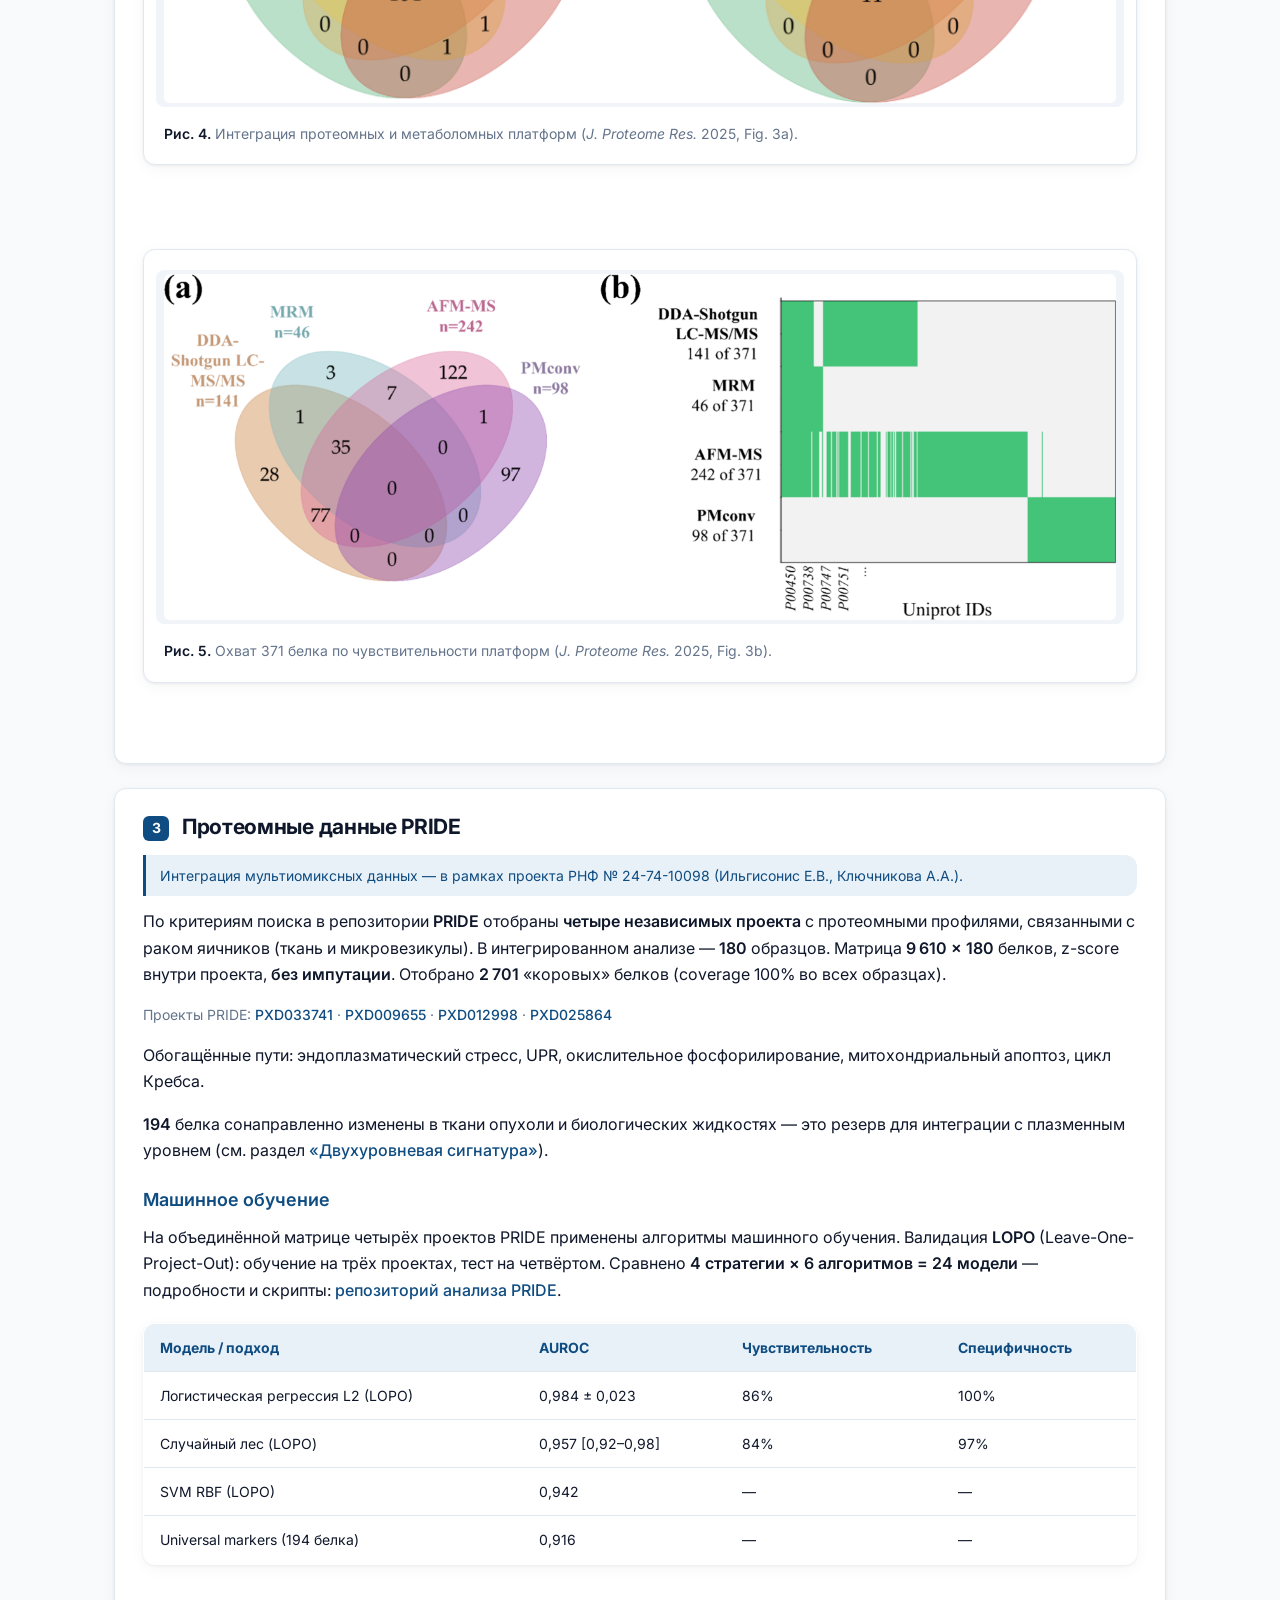
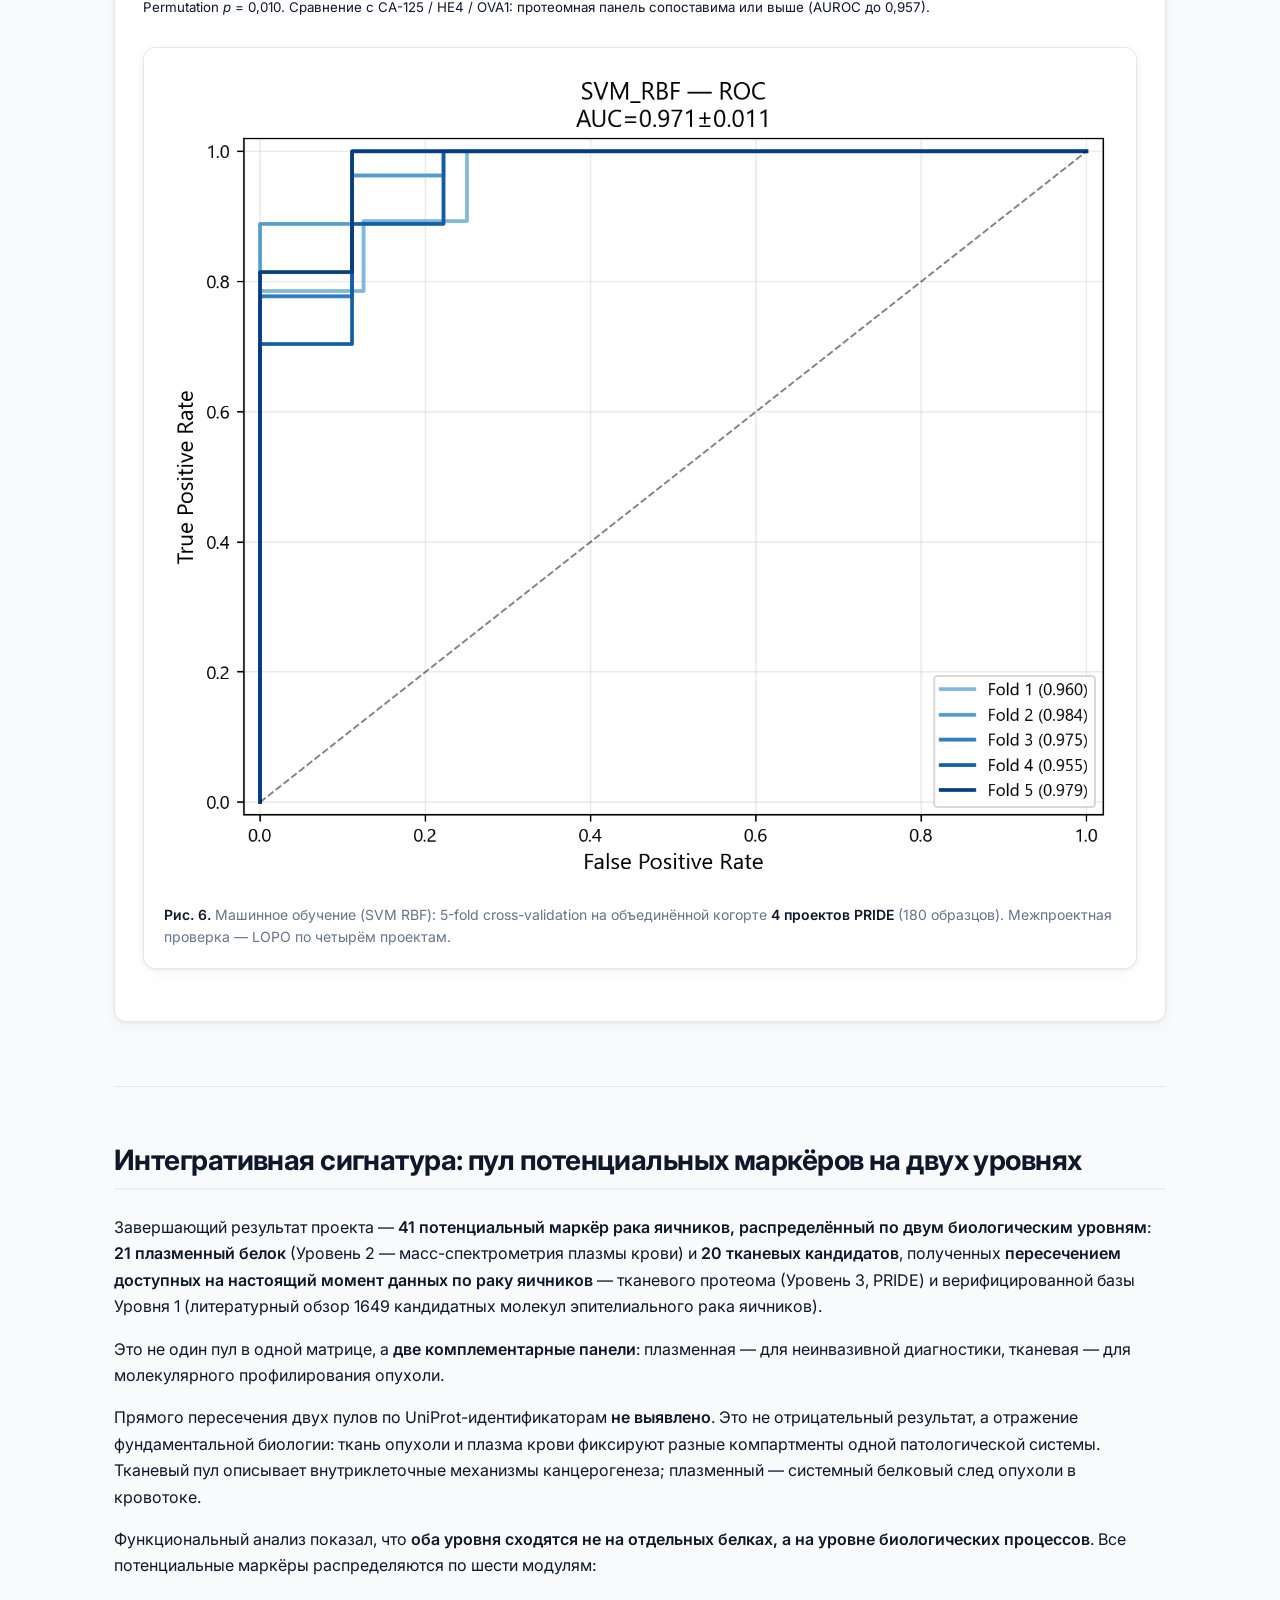
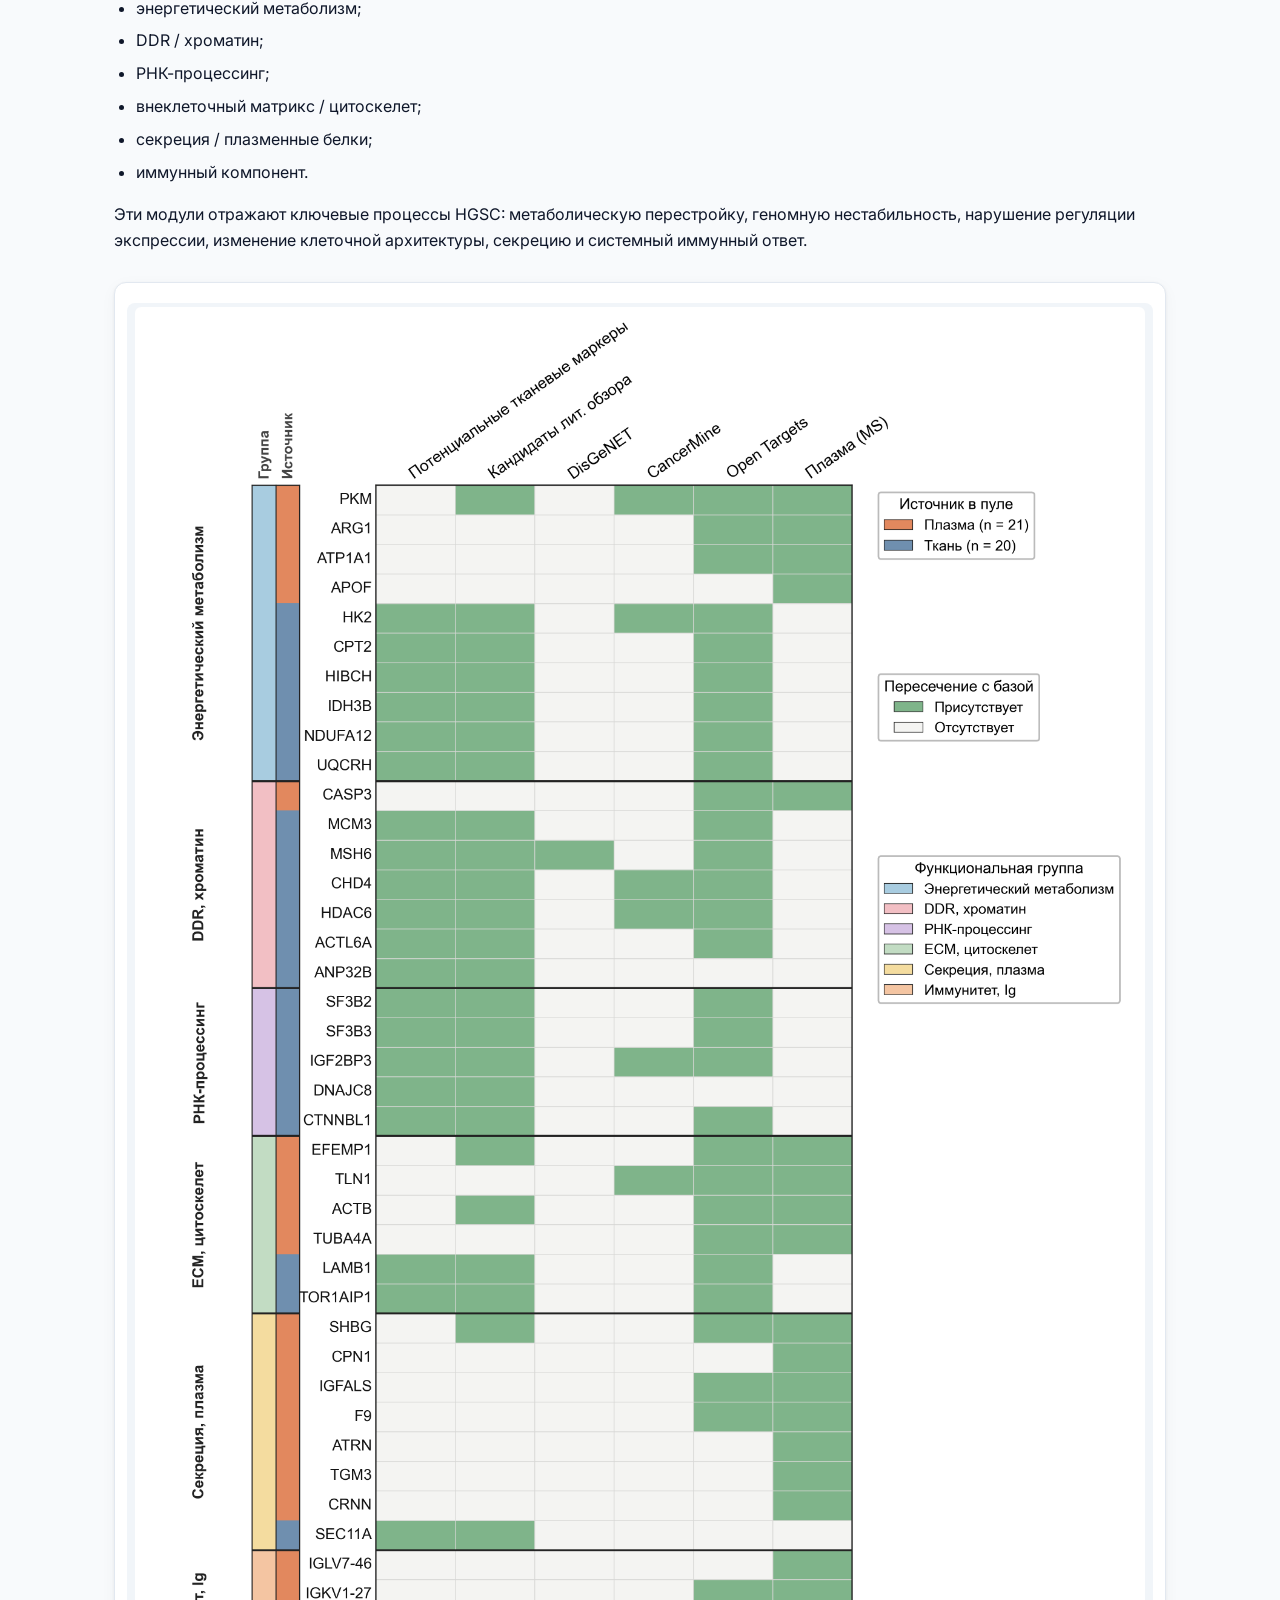
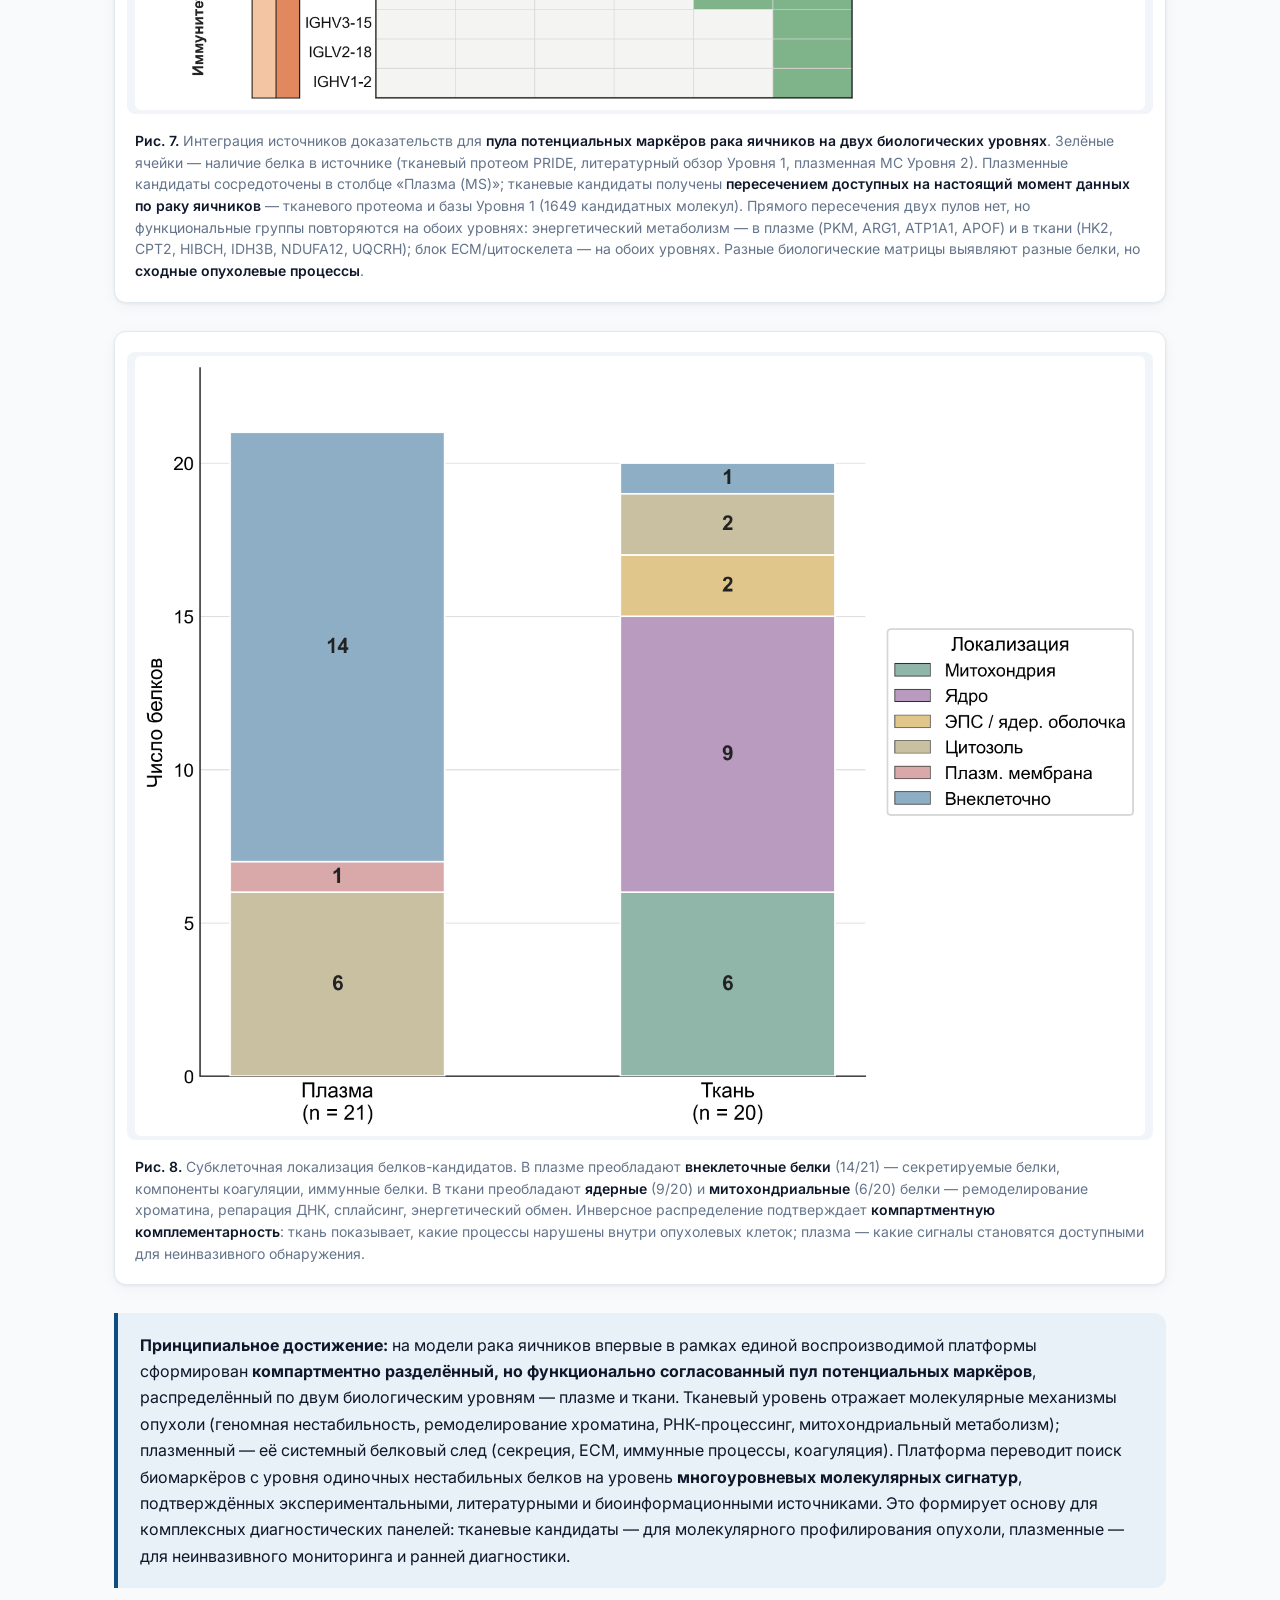
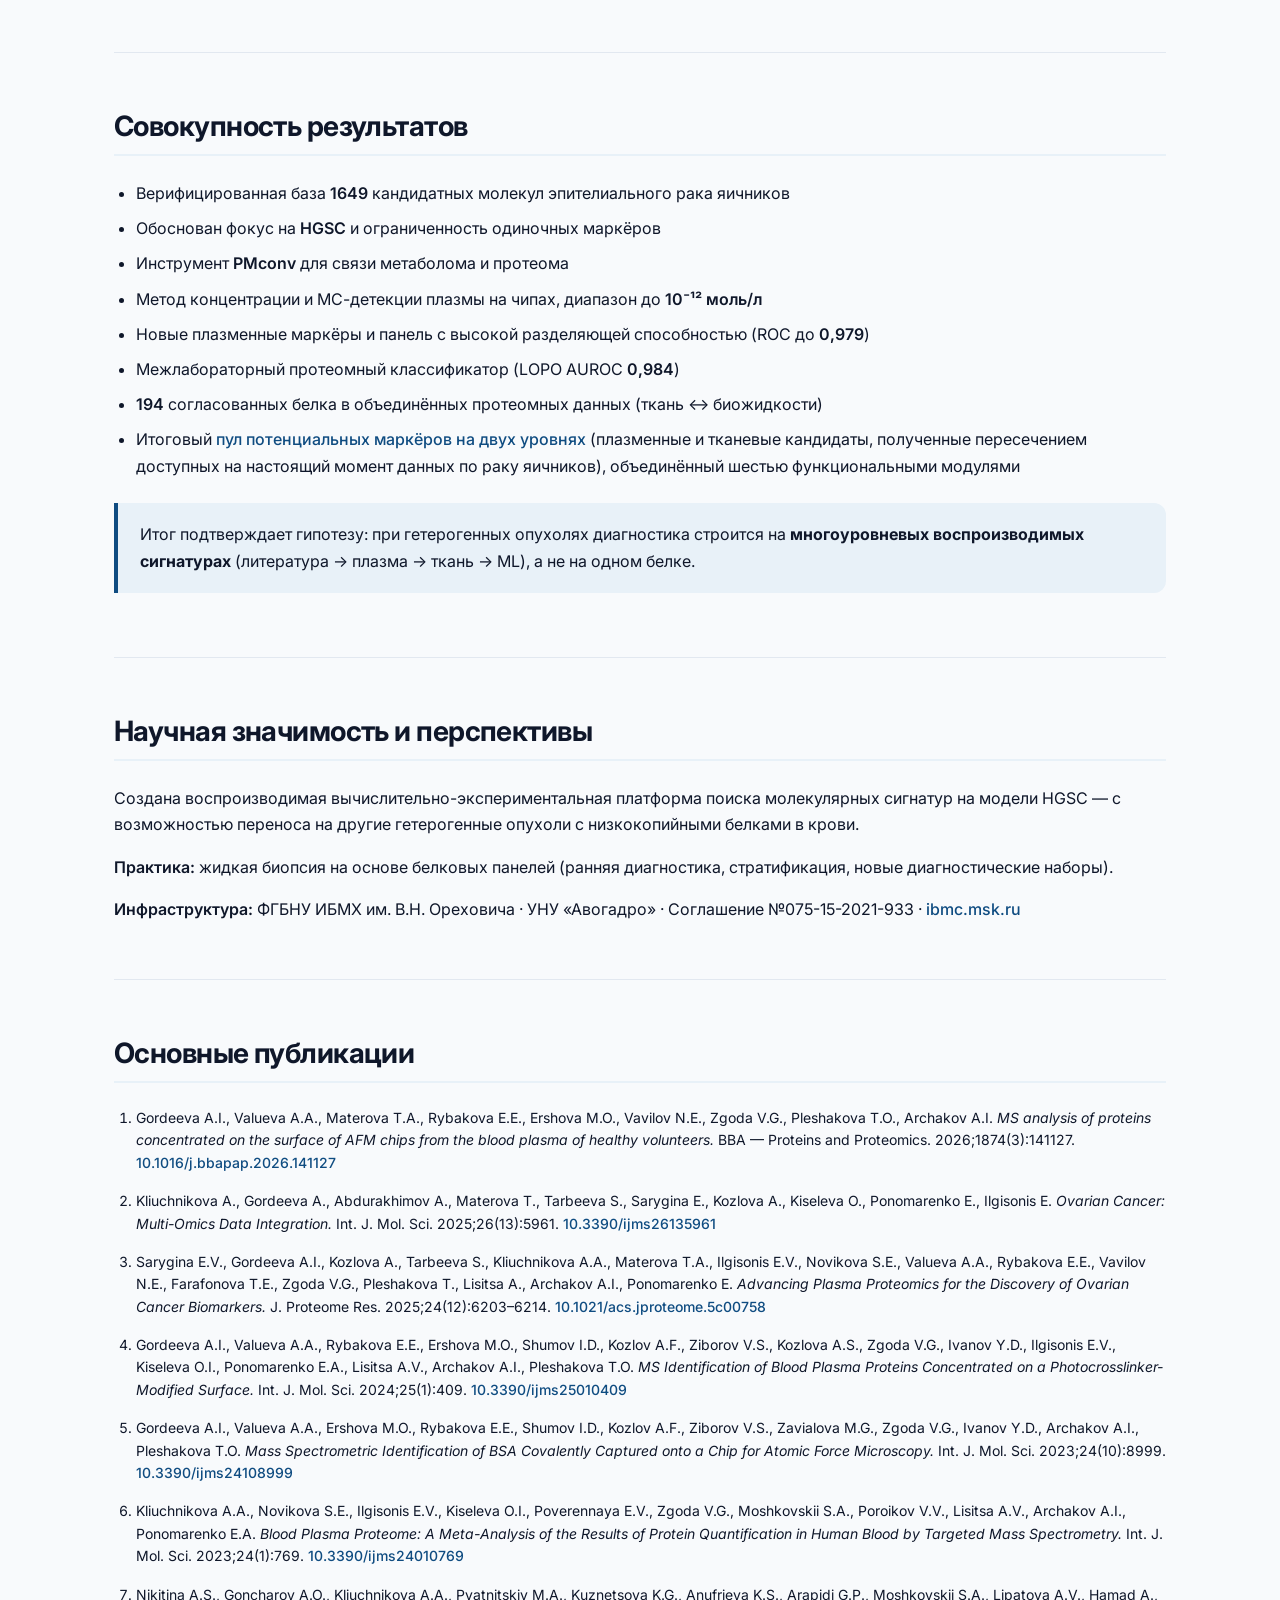
==== commit 60ce68b3: "Fix BBA 2026 citation: correct DOI 141127, full title and authors Co-authored-by: Cursor <cursoragen" ====
--- a/index.html
+++ b/index.html
@@ -307,7 +307,7 @@
     <section id="publications">
       <h2>Основные публикации</h2>
       <ol class="pub-list">
-        <li>Gordeeva A.I. et al. <em>MS analysis of proteins on AFM chips from blood plasma of healthy volunteers.</em> BBA — Proteins and Proteomics. 2026;1874:141057. <a href="https://doi.org/10.1016/j.bbapap.2026.141057" target="_blank" rel="noopener">10.1016/j.bbapap.2026.141057</a></li>
+        <li>Gordeeva A.I., Valueva A.A., Materova T.A., Rybakova E.E., Ershova M.O., Vavilov N.E., Zgoda V.G., Pleshakova T.O., Archakov A.I. <em>MS analysis of proteins concentrated on the surface of AFM chips from the blood plasma of healthy volunteers.</em> BBA — Proteins and Proteomics. 2026;1874(3):141127. <a href="https://doi.org/10.1016/j.bbapap.2026.141127" target="_blank" rel="noopener">10.1016/j.bbapap.2026.141127</a></li>
         <li>Kliuchnikova A., Gordeeva A., Abdurakhimov A., Materova T., Tarbeeva S., Sarygina E., Kozlova A., Kiseleva O., Ponomarenko E., Ilgisonis E. <em>Ovarian Cancer: Multi-Omics Data Integration.</em> Int. J. Mol. Sci. 2025;26(13):5961. <a href="https://doi.org/10.3390/ijms26135961" target="_blank" rel="noopener">10.3390/ijms26135961</a></li>
         <li>Sarygina E.V., Gordeeva A.I., Kozlova A., Tarbeeva S., Kliuchnikova A.A., Materova T.A., Ilgisonis E.V., Novikova S.E., Valueva A.A., Rybakova E.E., Vavilov N.E., Farafonova T.E., Zgoda V.G., Pleshakova T., Lisitsa A., Archakov A.I., Ponomarenko E. <em>Advancing Plasma Proteomics for the Discovery of Ovarian Cancer Biomarkers.</em> J. Proteome Res. 2025;24(12):6203–6214. <a href="https://doi.org/10.1021/acs.jproteome.5c00758" target="_blank" rel="noopener">10.1021/acs.jproteome.5c00758</a></li>
         <li>Gordeeva A.I., Valueva A.A., Rybakova E.E., Ershova M.O., Shumov I.D., Kozlov A.F., Ziborov V.S., Kozlova A.S., Zgoda V.G., Ivanov Y.D., Ilgisonis E.V., Kiseleva O.I., Ponomarenko E.A., Lisitsa A.V., Archakov A.I., Pleshakova T.O. <em>MS Identification of Blood Plasma Proteins Concentrated on a Photocrosslinker-Modified Surface.</em> Int. J. Mol. Sci. 2024;25(1):409. <a href="https://doi.org/10.3390/ijms25010409" target="_blank" rel="noopener">10.3390/ijms25010409</a></li>
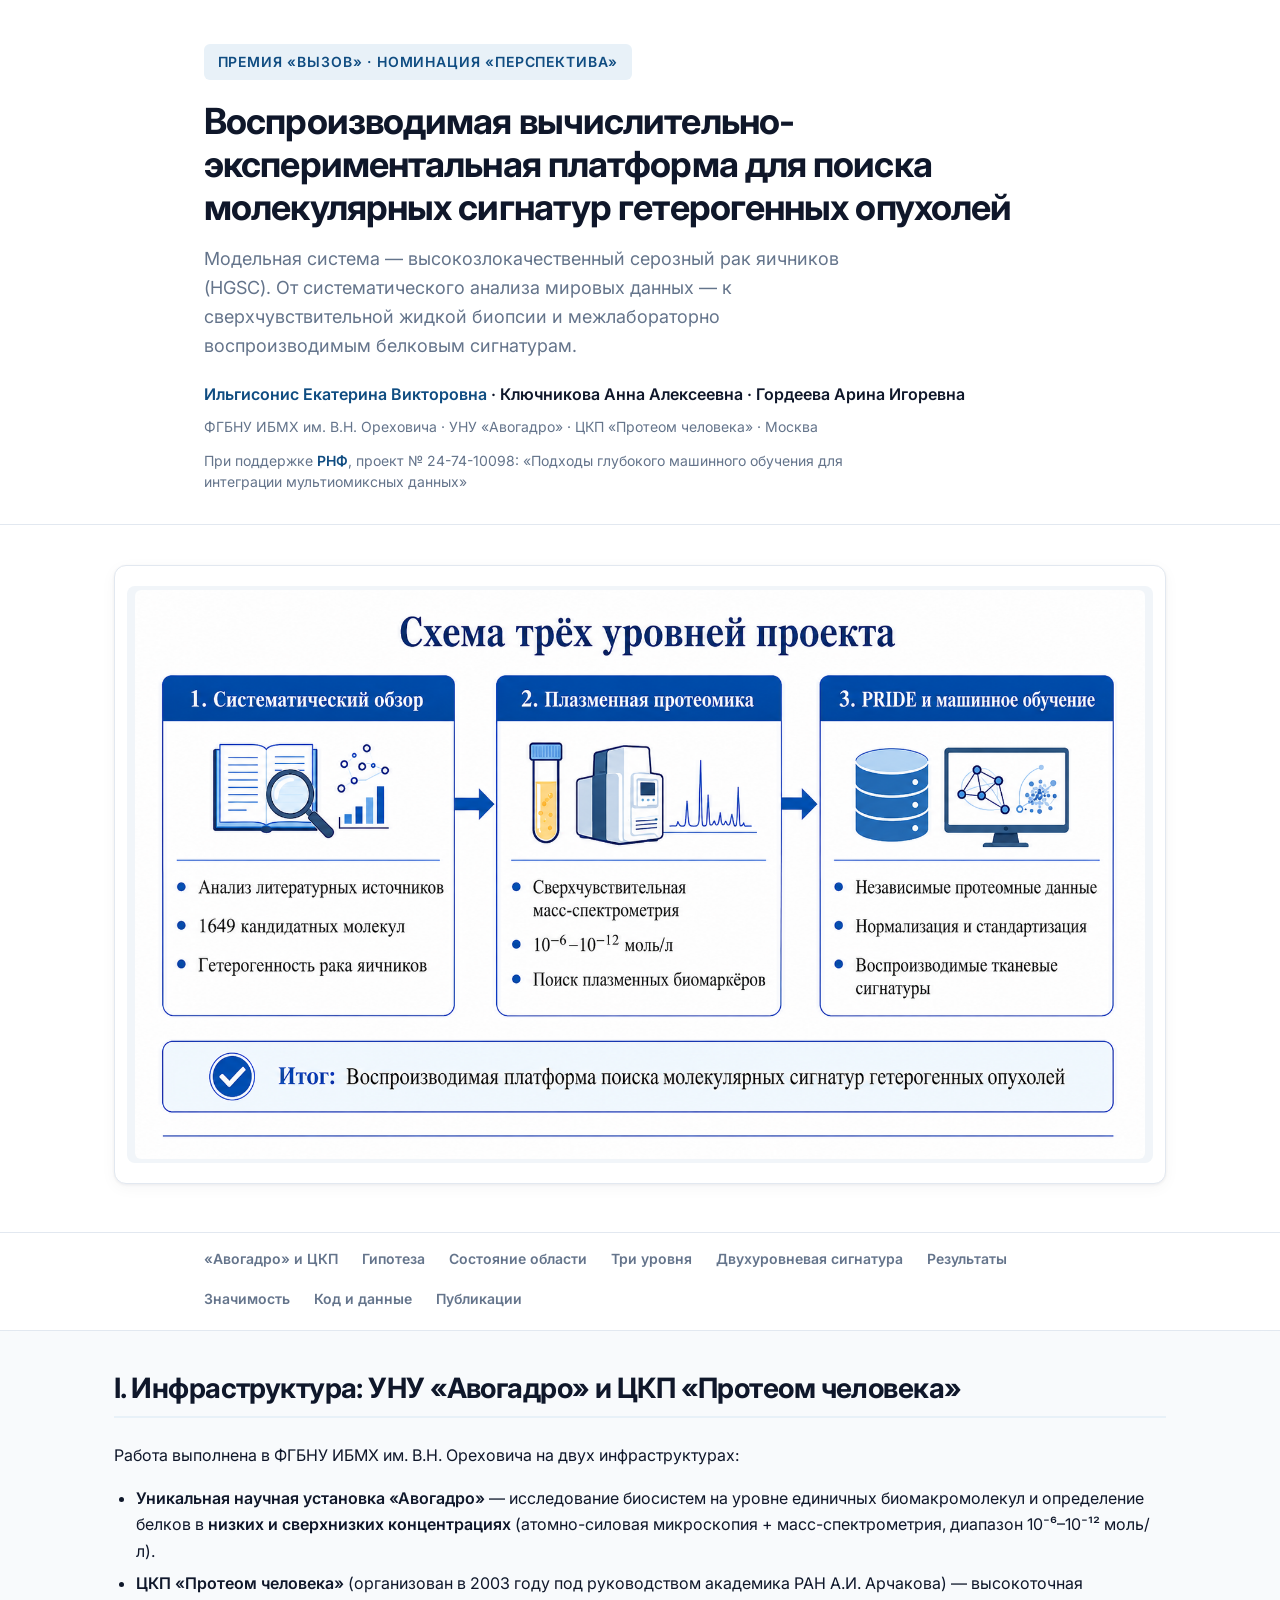
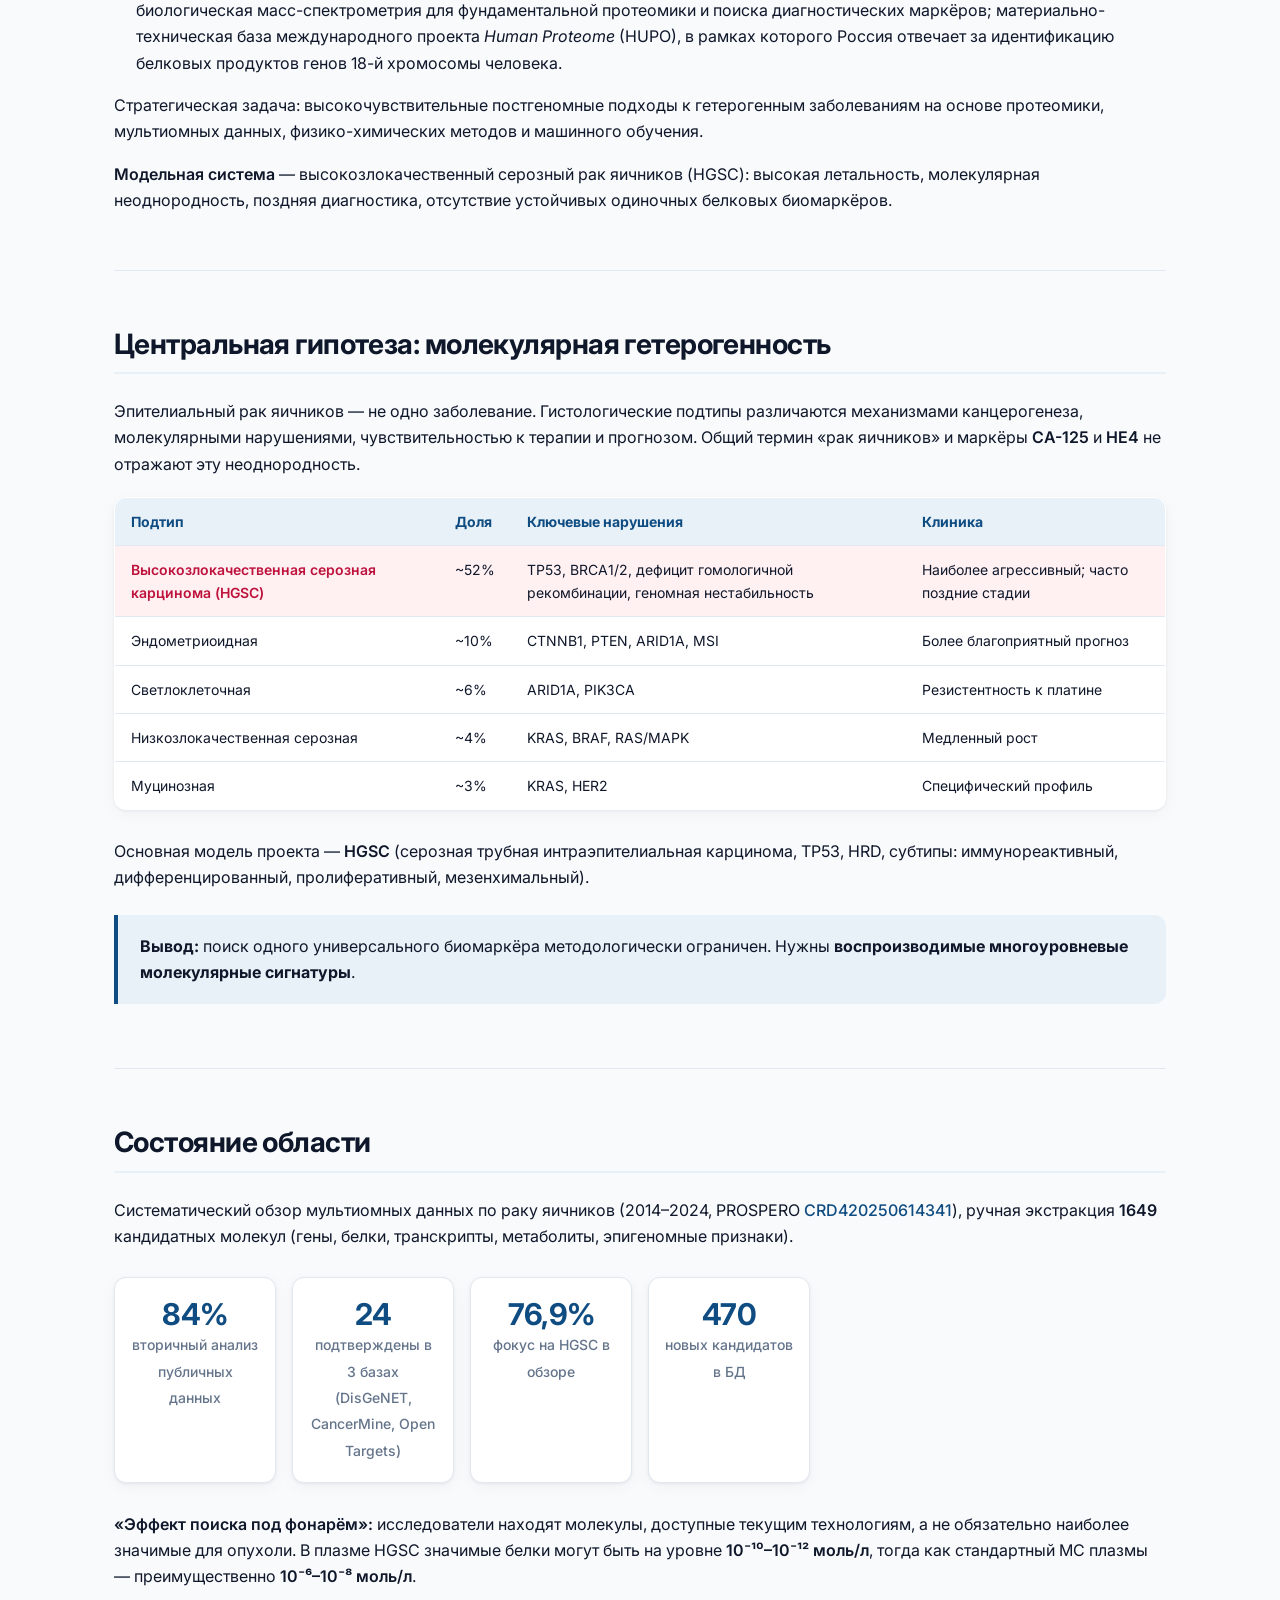
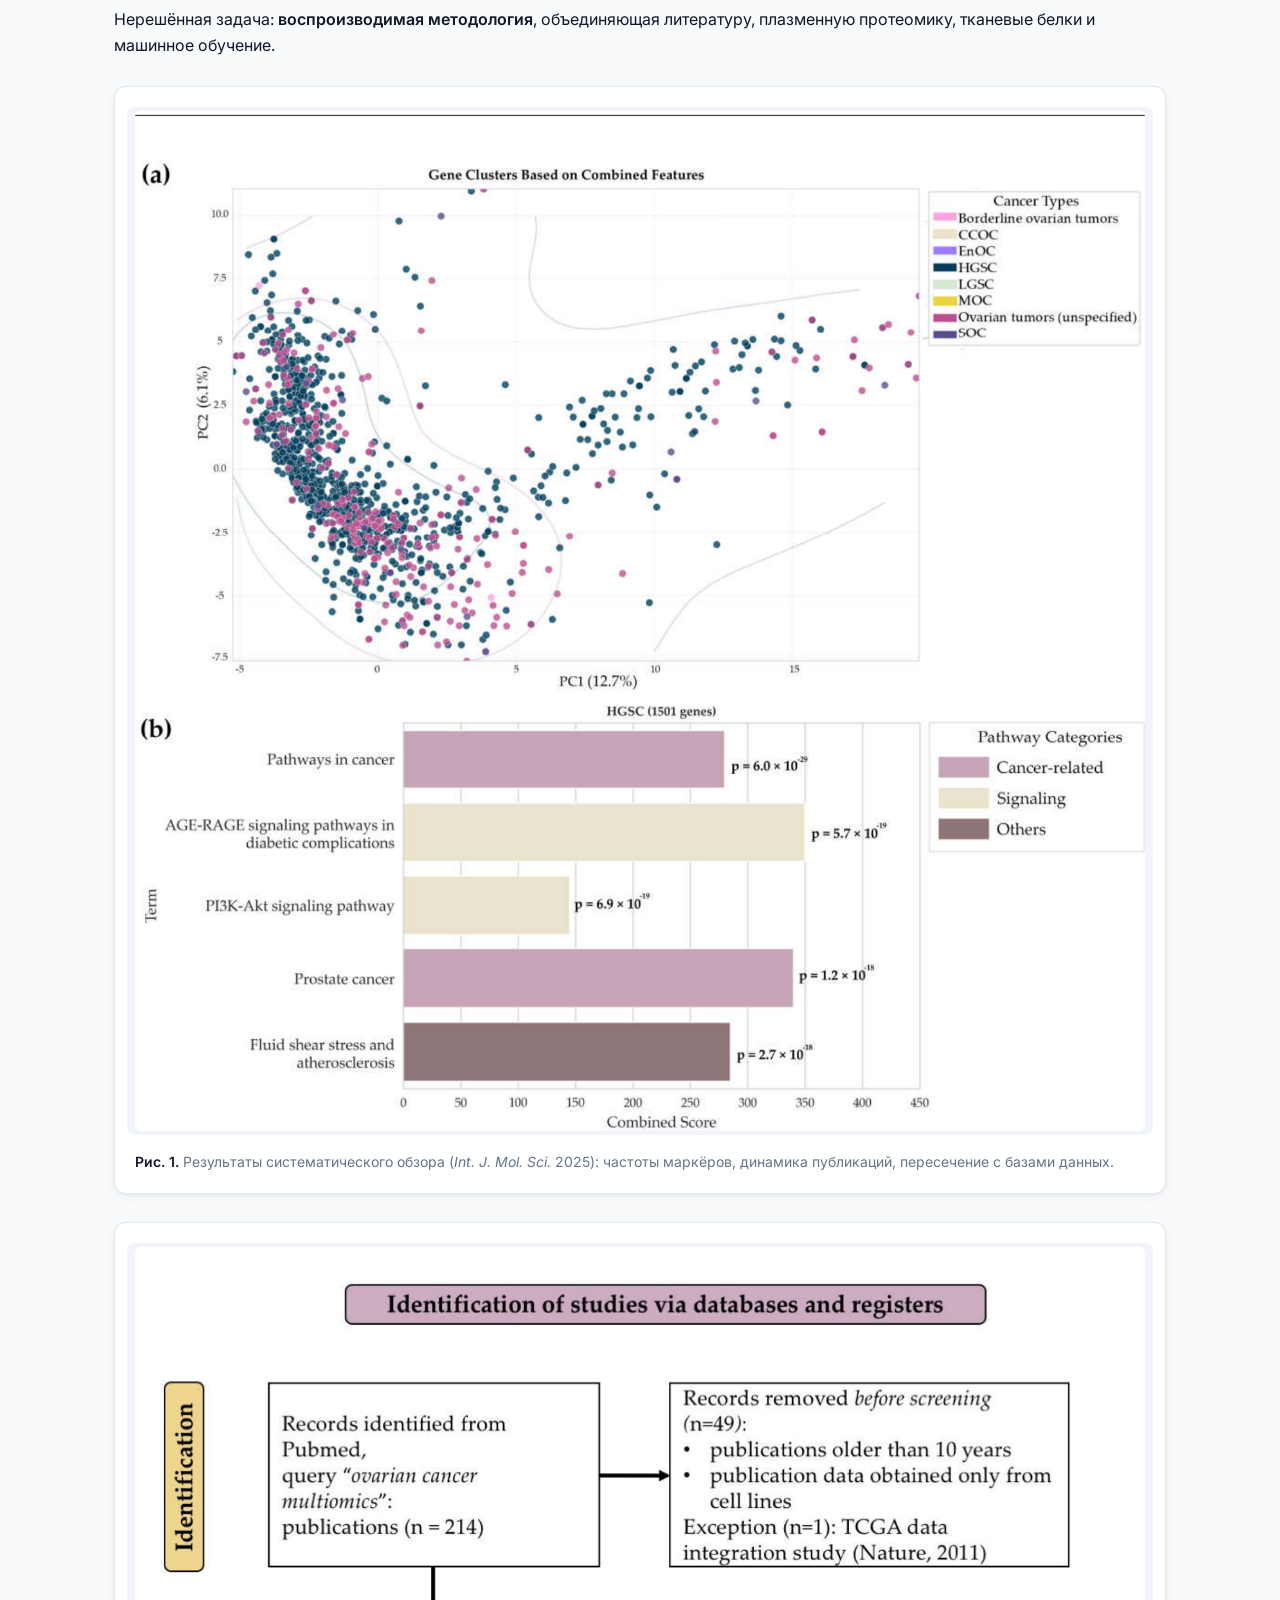
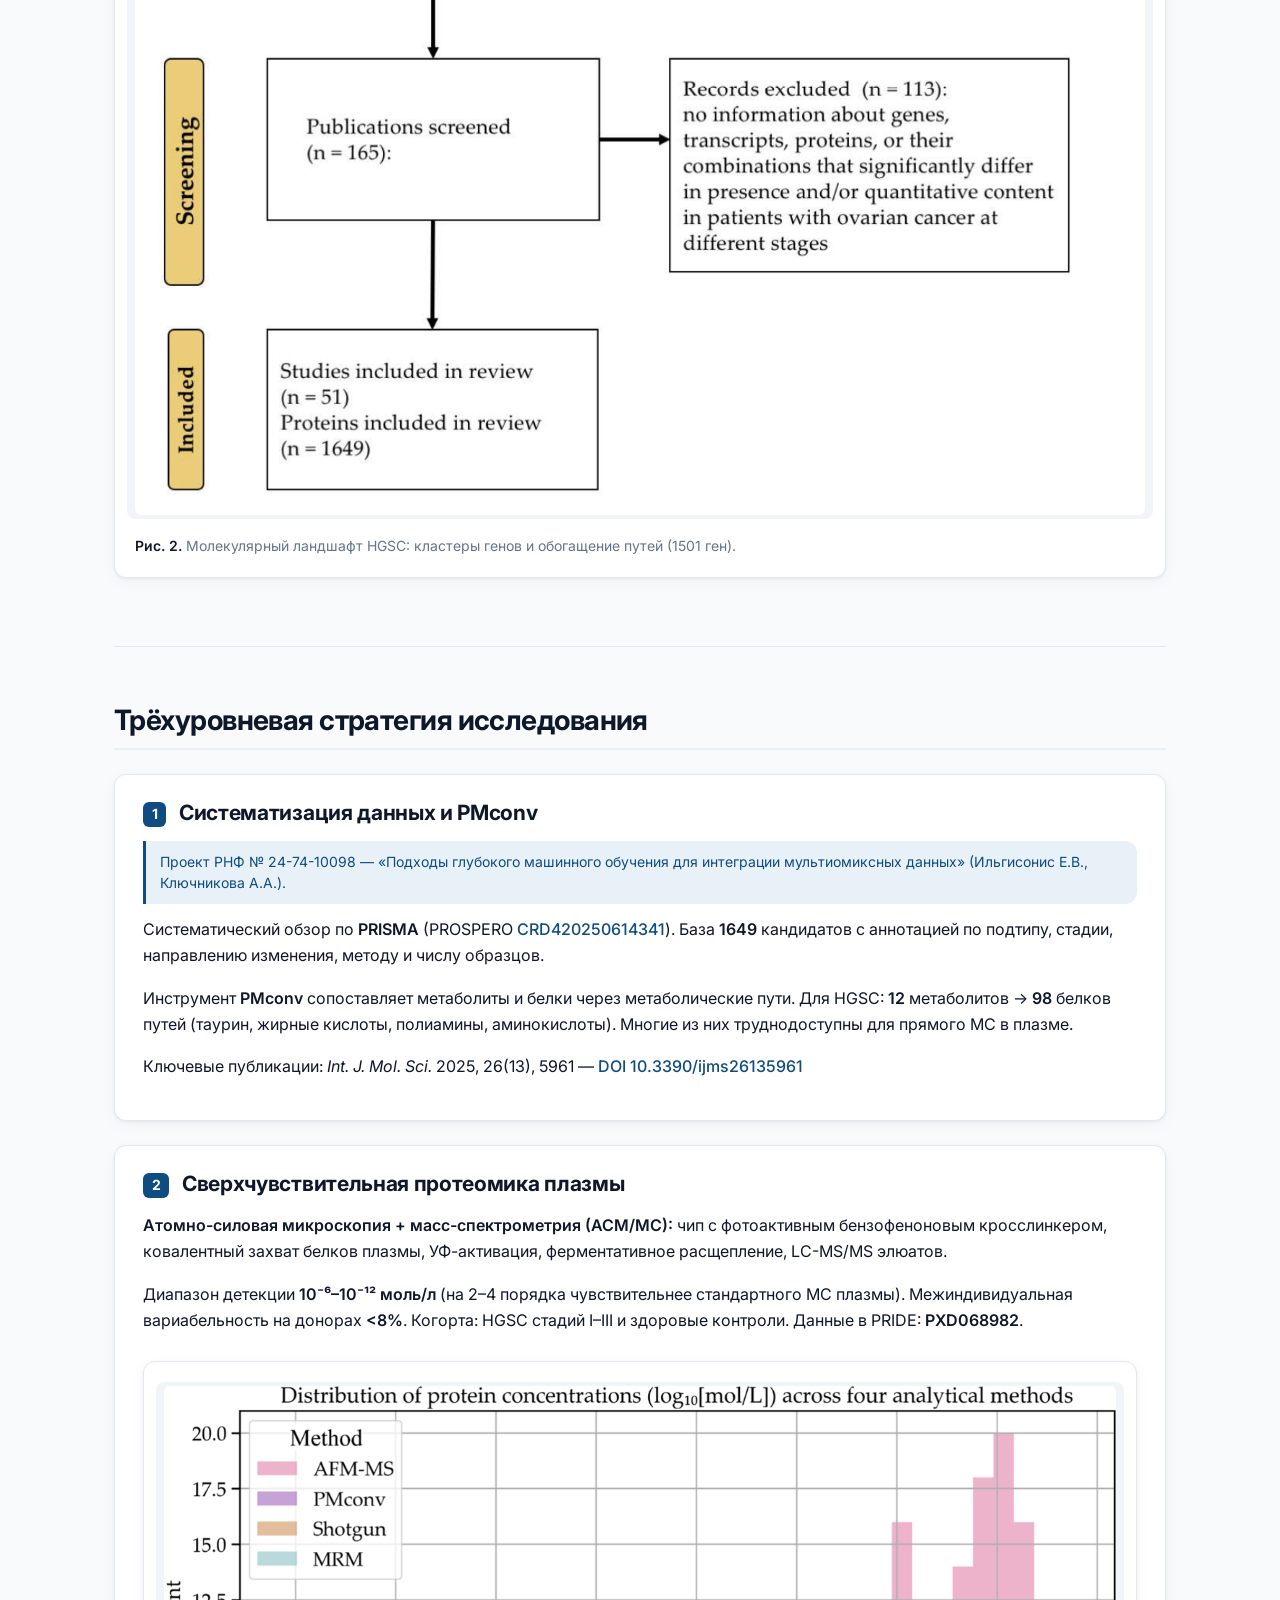
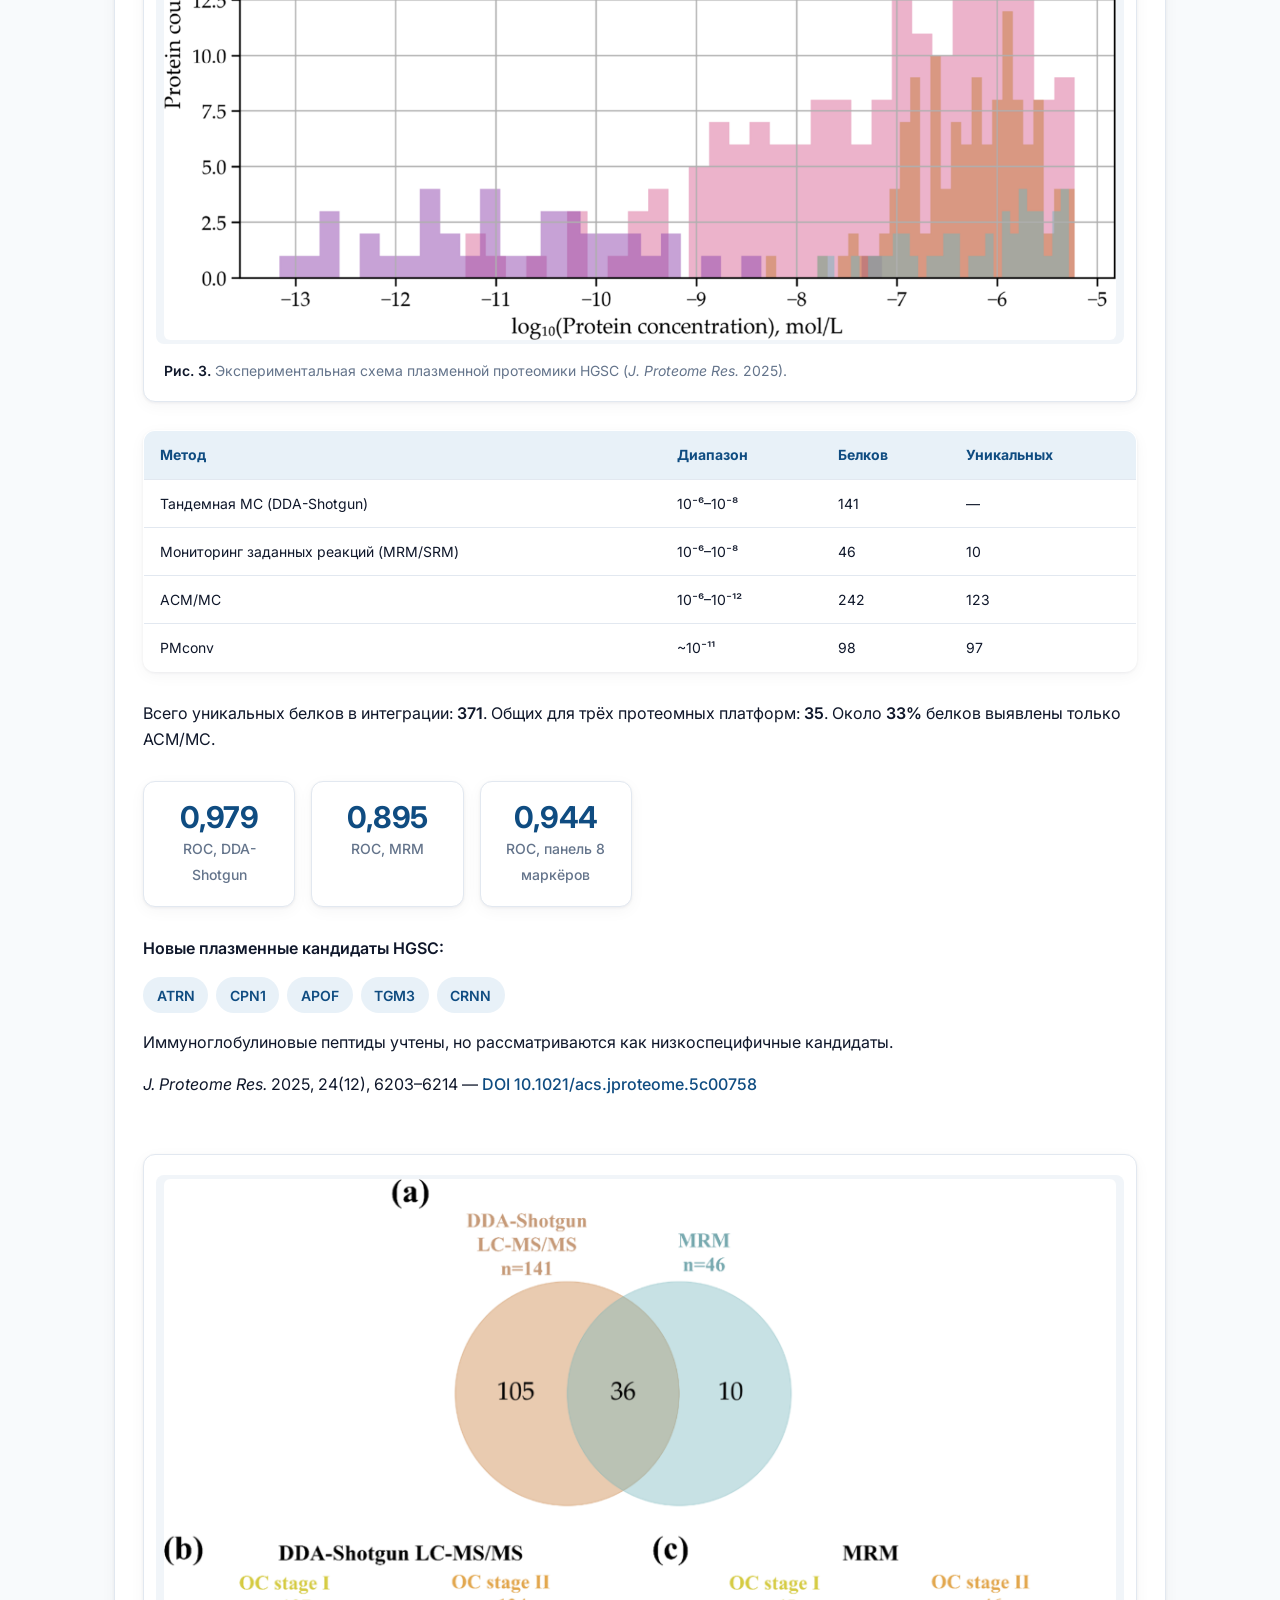
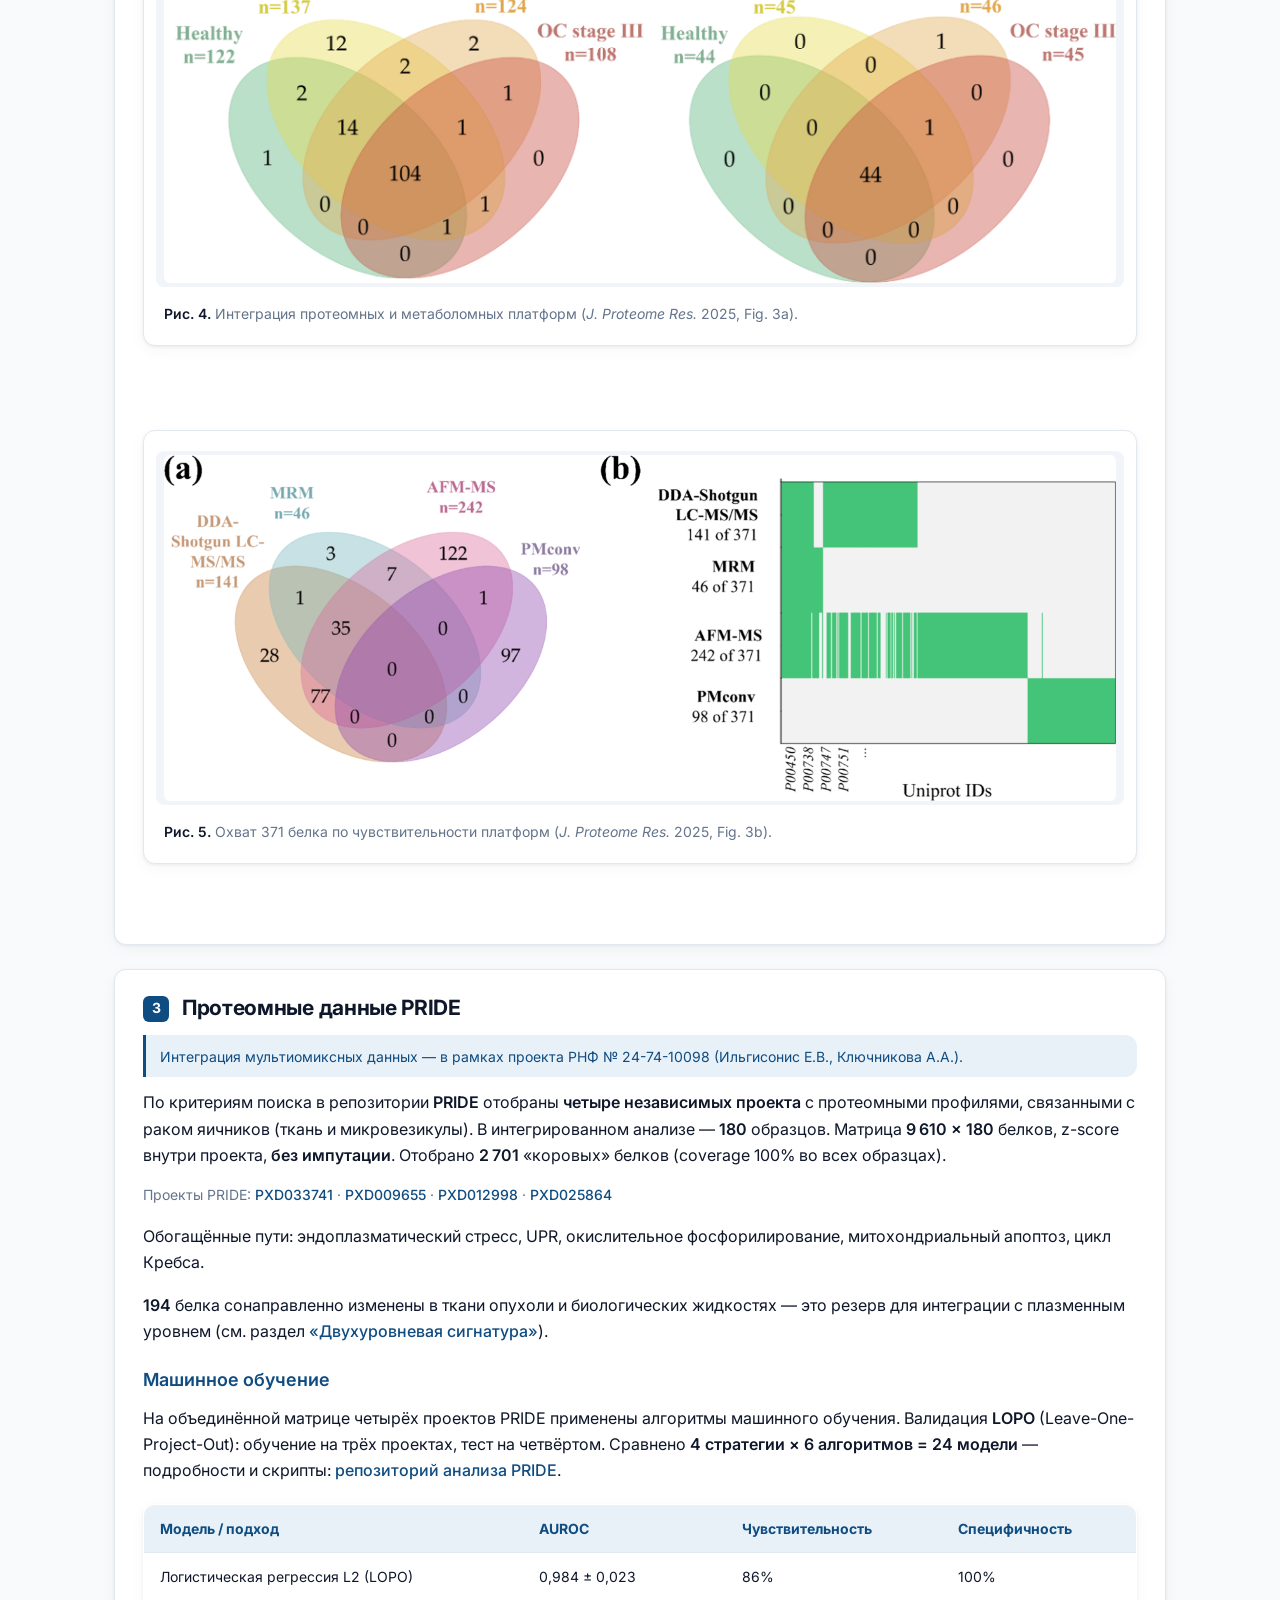
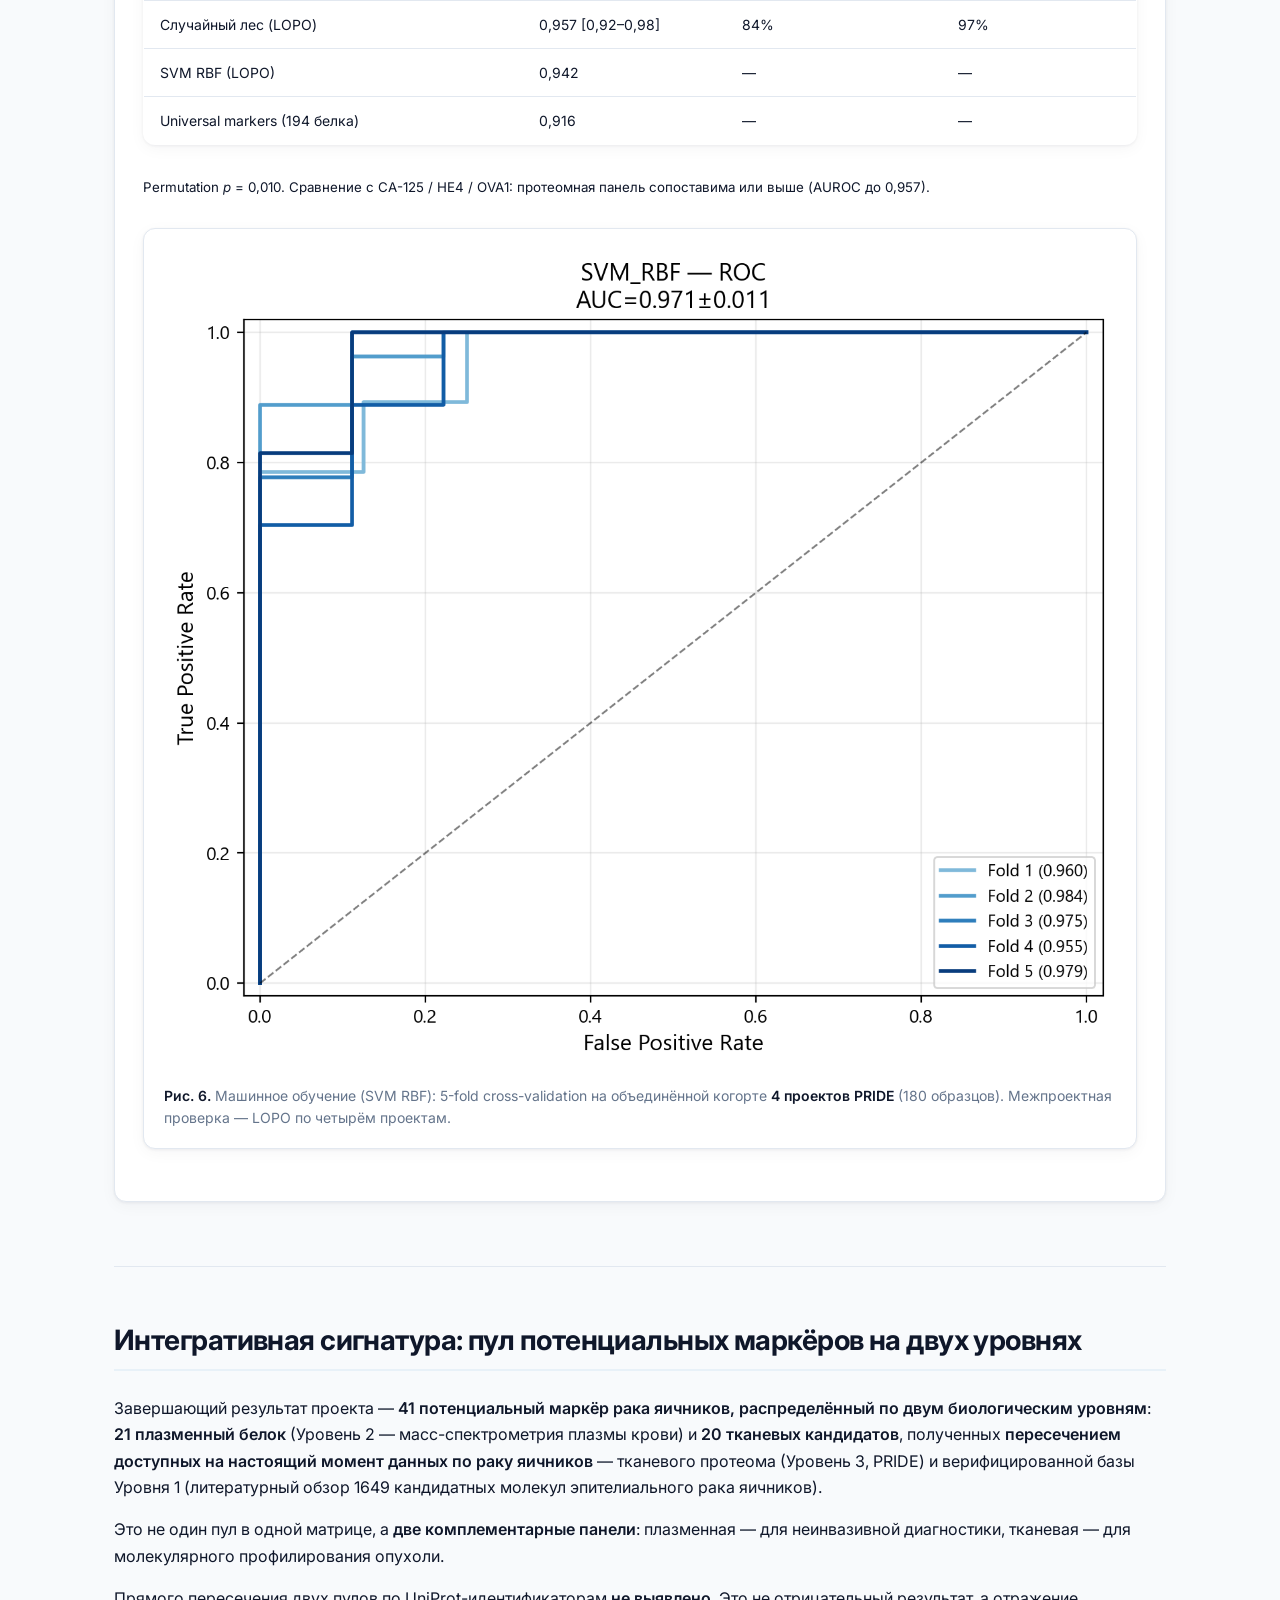
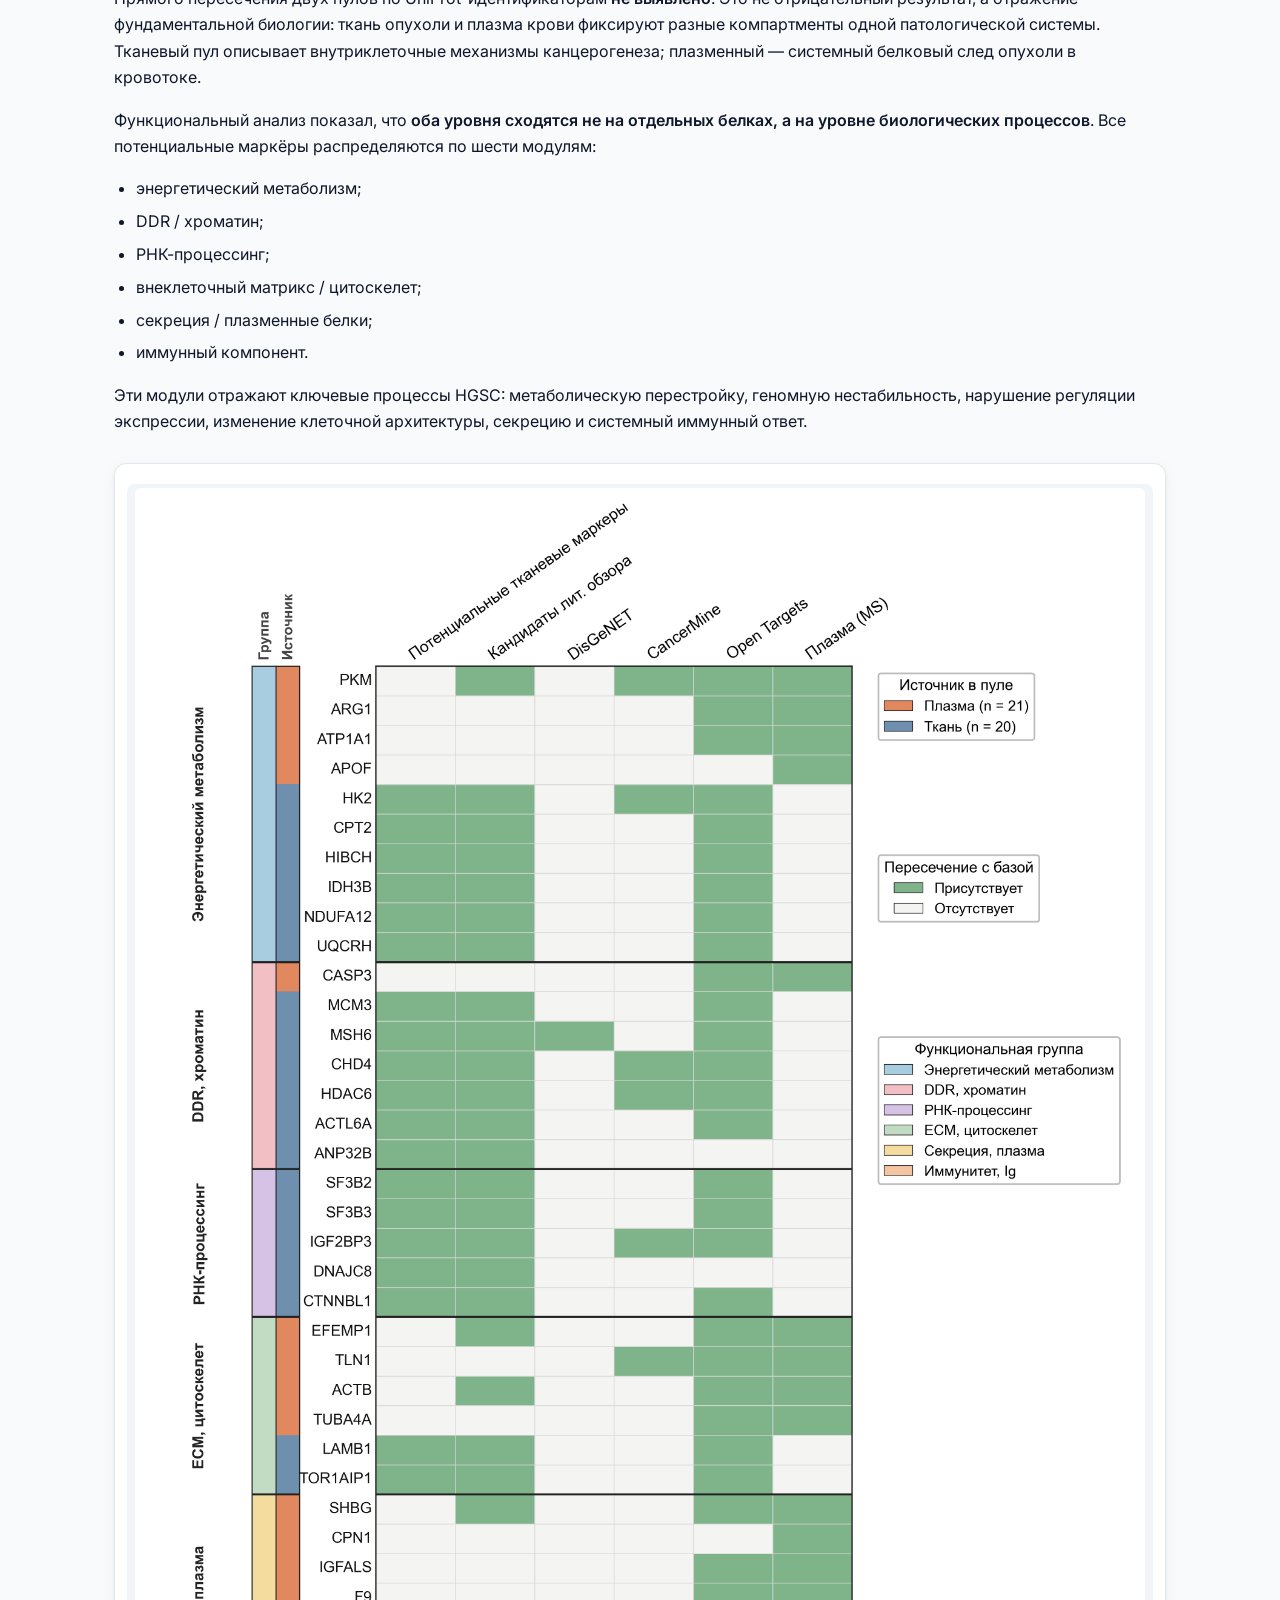
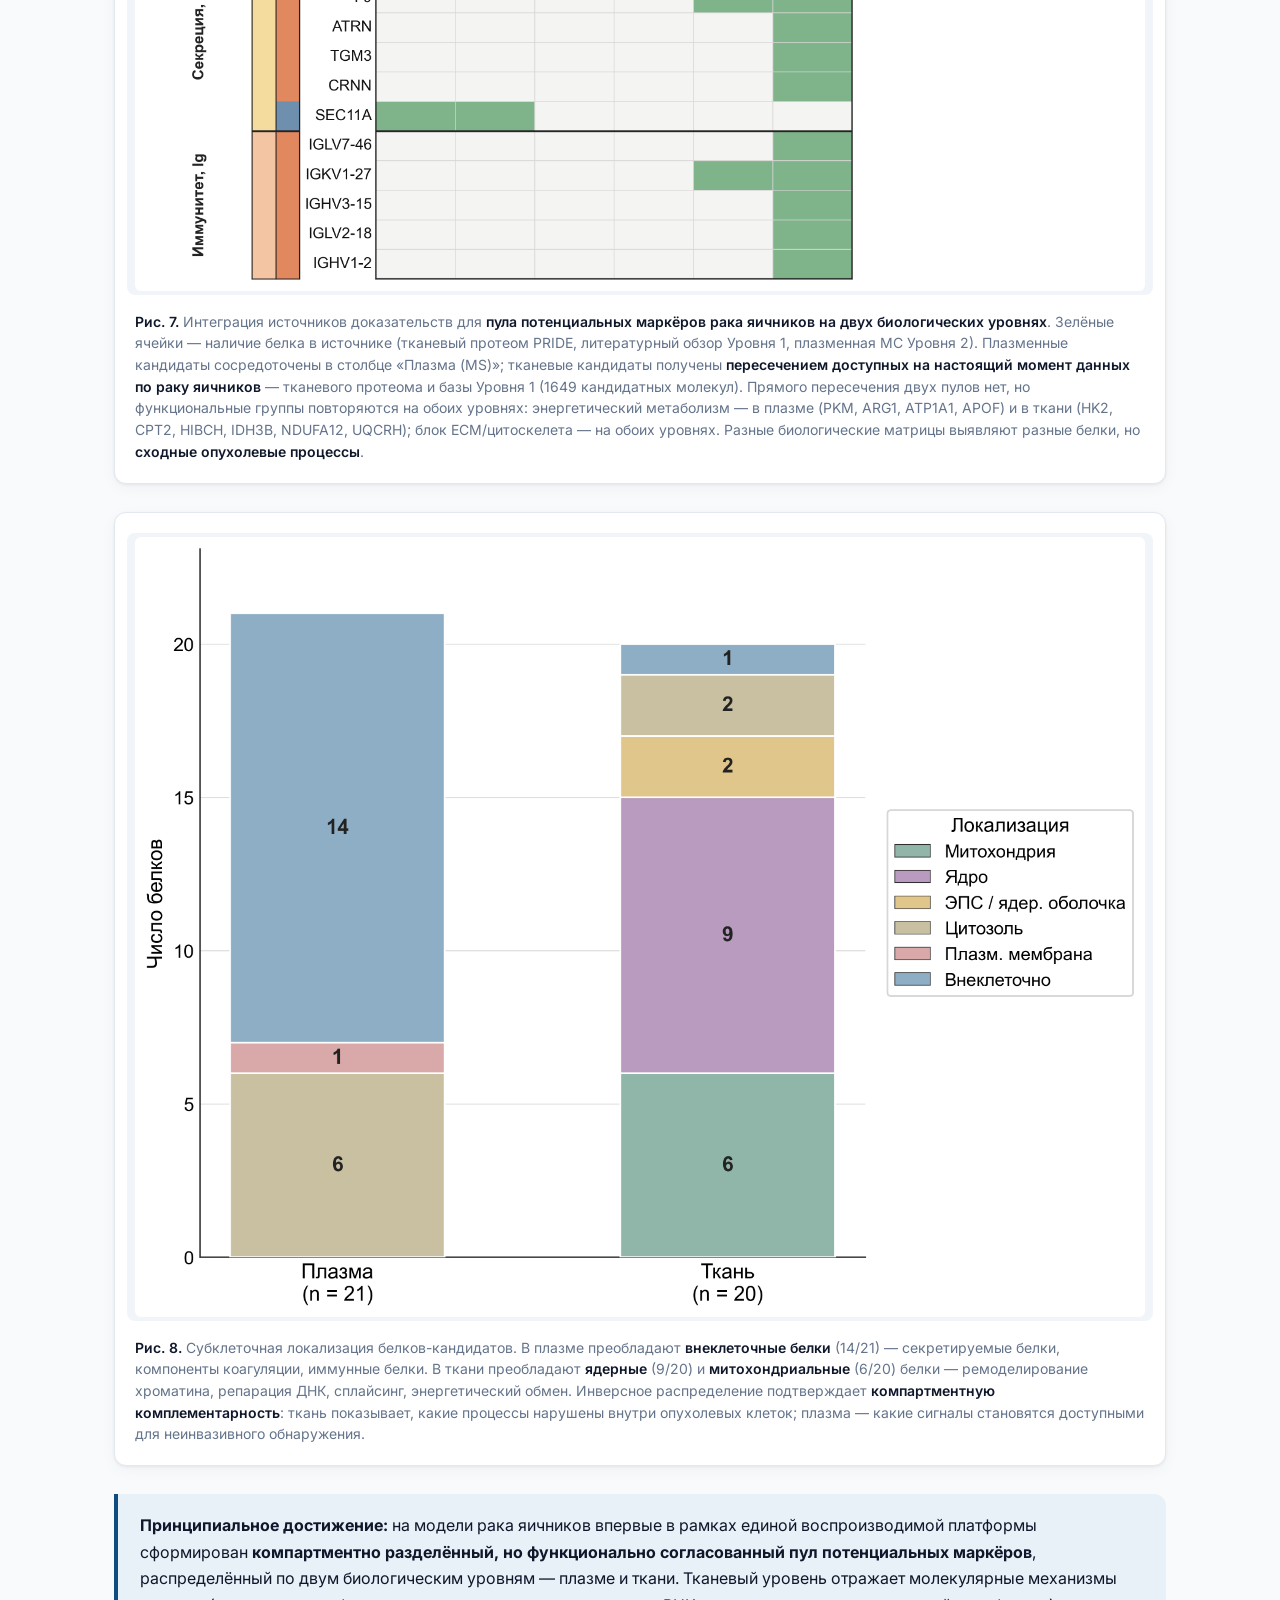
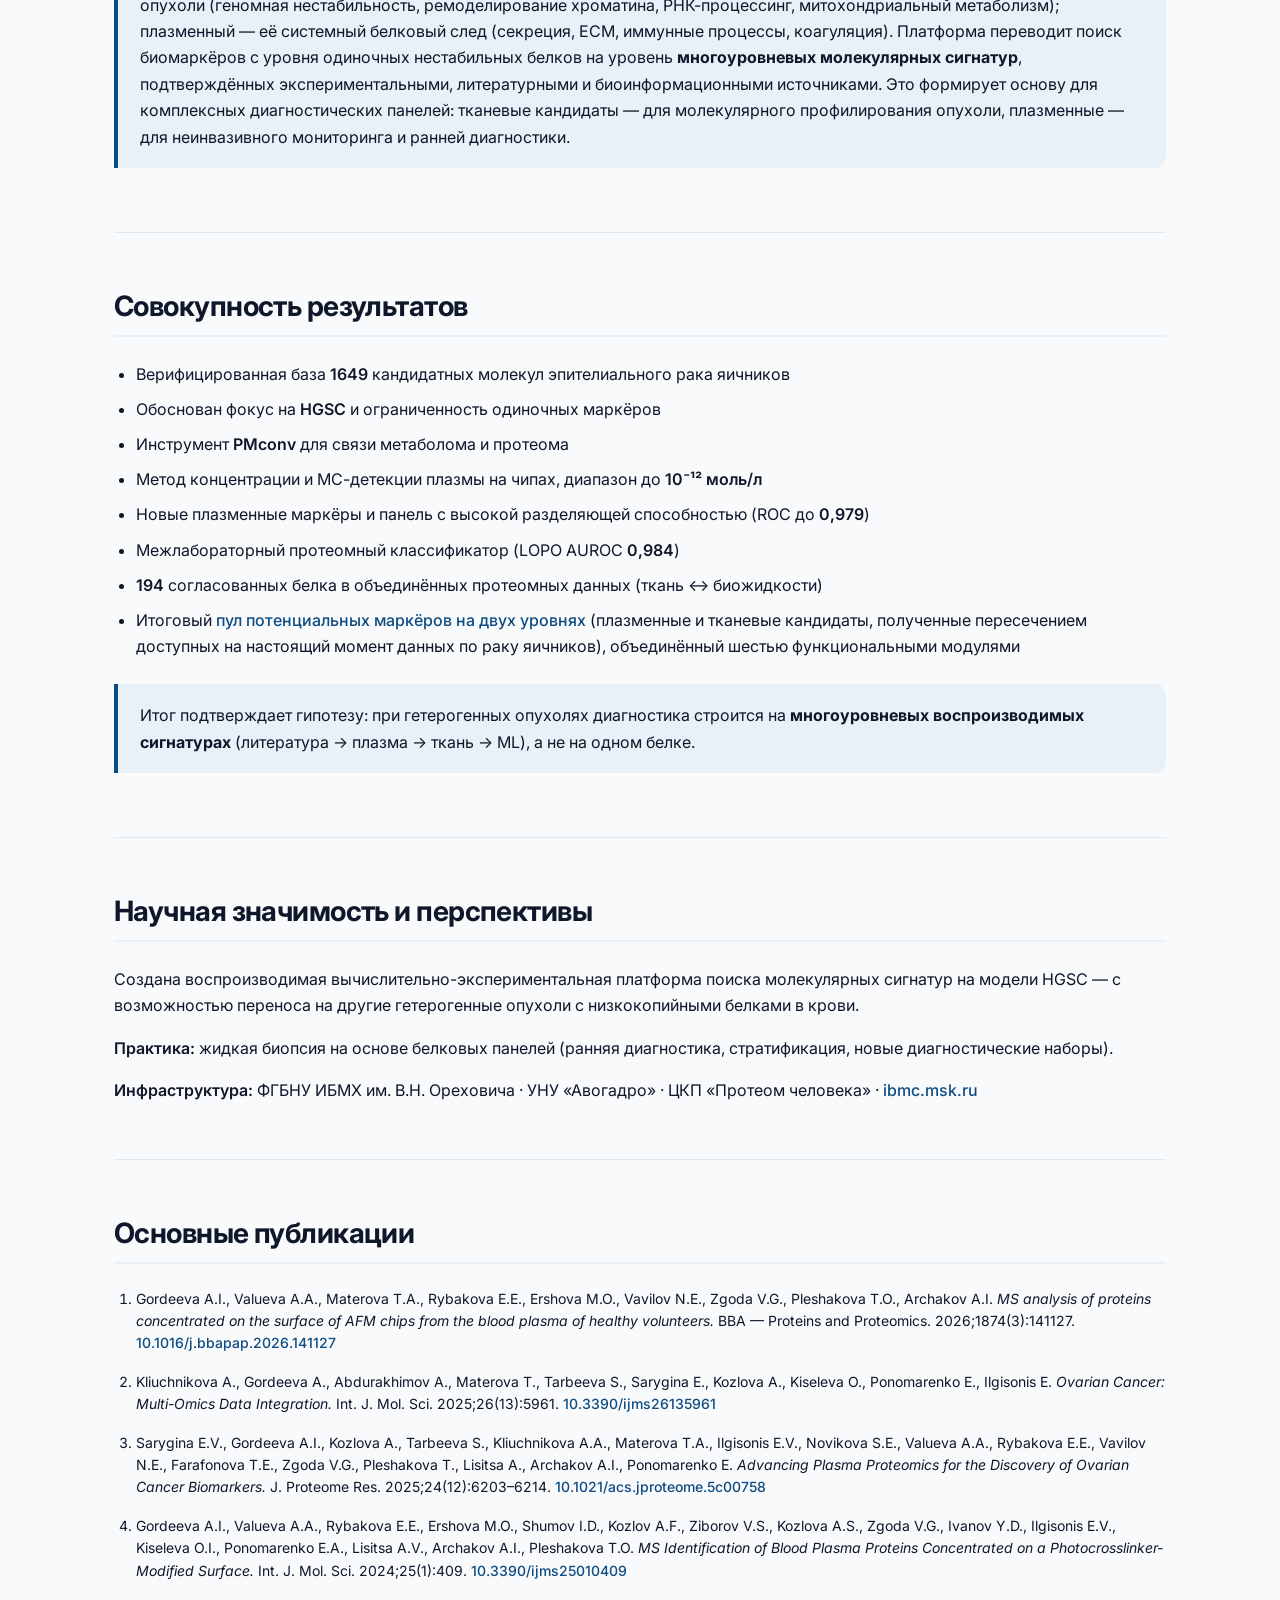
==== commit 0c8bb52b: "Add ЦКП 'Протеом человека' to infrastructure; remove agreement number Co-authored-by: Cursor <cursor" ====
--- a/index.html
+++ b/index.html
@@ -3,7 +3,7 @@
 <head>
   <meta charset="UTF-8" />
   <meta name="viewport" content="width=device-width, initial-scale=1" />
-  <title>Воспроизводимая вычислительно-экспериментальная платформа · ИБМХ · Авогадро</title>
+  <title>Воспроизводимая вычислительно-экспериментальная платформа · ИБМХ · Авогадро · ЦКП «Протеом человека»</title>
   <meta name="description" content="Воспроизводимая вычислительно-экспериментальная платформа для поиска молекулярных сигнатур гетерогенных опухолей: мультиомный обзор, протеомика плазмы, ML на PRIDE — модель HGSC." />
   <link rel="preconnect" href="https://fonts.googleapis.com" />
   <link rel="preconnect" href="https://fonts.gstatic.com" crossorigin />
@@ -18,7 +18,7 @@
       <h1>Воспроизводимая вычислительно-экспериментальная платформа для поиска молекулярных сигнатур гетерогенных опухолей</h1>
       <p class="lead">Модельная система — высокозлокачественный серозный рак яичников (HGSC). От систематического анализа мировых данных — к сверхчувствительной жидкой биопсии и межлабораторно воспроизводимым белковым сигнатурам.</p>
       <p class="authors"><span class="author-lead">Ильгисонис Екатерина Викторовна</span> · Ключникова Анна Алексеевна · Гордеева Арина Игоревна</p>
-      <p class="org">ФГБНУ ИБМХ им. В.Н. Ореховича · УНУ «Авогадро» · Москва</p>
+      <p class="org">ФГБНУ ИБМХ им. В.Н. Ореховича · УНУ «Авогадро» · ЦКП «Протеом человека» · Москва</p>
       <p class="funding">При поддержке <a href="https://rscf.ru/project/24-74-10098/" target="_blank" rel="noopener">РНФ</a>, проект №&nbsp;24-74-10098: «Подходы глубокого машинного обучения для интеграции мультиомиксных данных»</p>
     </div>
   </header>
@@ -35,7 +35,7 @@
 
   <nav class="site-nav" aria-label="Разделы проекта">
     <ul class="inner">
-      <li><a href="#avogadro">Установка «Авогадро»</a></li>
+      <li><a href="#avogadro">«Авогадро» и ЦКП</a></li>
       <li><a href="#hypothesis">Гипотеза</a></li>
       <li><a href="#field">Состояние области</a></li>
       <li><a href="#strategy">Три уровня</a></li>
@@ -50,9 +50,13 @@
   <main class="content-wrap">
 
     <section id="avogadro">
-      <h2>I. Инфраструктура: УНУ «Авогадро»</h2>
-      <p>Работа выполнена в рамках Уникальной научной установки «Авогадро» ФГБНУ ИБМХ им. В.Н. Ореховича — для исследования биосистем на уровне единичных биомакромолекул и определения белков в <strong>низких и сверхнизких концентрациях</strong>.</p>
-      <p>Стратегическая задача установки: высокочувствительные постгеномные подходы к гетерогенным заболеваниям на основе протеомики, мультиомных данных, физико-химических методов и машинного обучения.</p>
+      <h2>I. Инфраструктура: УНУ «Авогадро» и ЦКП «Протеом человека»</h2>
+      <p>Работа выполнена в ФГБНУ ИБМХ им. В.Н. Ореховича на двух инфраструктурах:</p>
+      <ul>
+        <li><strong>Уникальная научная установка «Авогадро»</strong> — исследование биосистем на уровне единичных биомакромолекул и определение белков в <strong>низких и сверхнизких концентрациях</strong> (атомно-силовая микроскопия + масс-спектрометрия, диапазон 10⁻⁶–10⁻¹² моль/л).</li>
+        <li><strong>ЦКП «Протеом человека»</strong> (организован в 2003 году под руководством академика РАН А.И. Арчакова) — высокоточная биологическая масс-спектрометрия для фундаментальной протеомики и поиска диагностических маркёров; материально-техническая база международного проекта <em>Human Proteome</em> (HUPO), в рамках которого Россия отвечает за идентификацию белковых продуктов генов 18-й хромосомы человека.</li>
+      </ul>
+      <p>Стратегическая задача: высокочувствительные постгеномные подходы к гетерогенным заболеваниям на основе протеомики, мультиомных данных, физико-химических методов и машинного обучения.</p>
       <p><strong>Модельная система</strong> — высокозлокачественный серозный рак яичников (HGSC): высокая летальность, молекулярная неоднородность, поздняя диагностика, отсутствие устойчивых одиночных белковых биомаркёров.</p>
     </section>
 
@@ -301,7 +305,7 @@
       <h2>Научная значимость и перспективы</h2>
       <p>Создана воспроизводимая вычислительно-экспериментальная платформа поиска молекулярных сигнатур на модели HGSC — с возможностью переноса на другие гетерогенные опухоли с низкокопийными белками в крови.</p>
       <p><strong>Практика:</strong> жидкая биопсия на основе белковых панелей (ранняя диагностика, стратификация, новые диагностические наборы).</p>
-      <p><strong>Инфраструктура:</strong> ФГБНУ ИБМХ им. В.Н. Ореховича · УНУ «Авогадро» · Соглашение №075-15-2021-933 · <a href="https://ibmc.msk.ru" target="_blank" rel="noopener">ibmc.msk.ru</a></p>
+      <p><strong>Инфраструктура:</strong> ФГБНУ ИБМХ им. В.Н. Ореховича · УНУ «Авогадро» · ЦКП «Протеом человека» · <a href="https://ibmc.msk.ru" target="_blank" rel="noopener">ibmc.msk.ru</a></p>
     </section>
 
     <section id="publications">
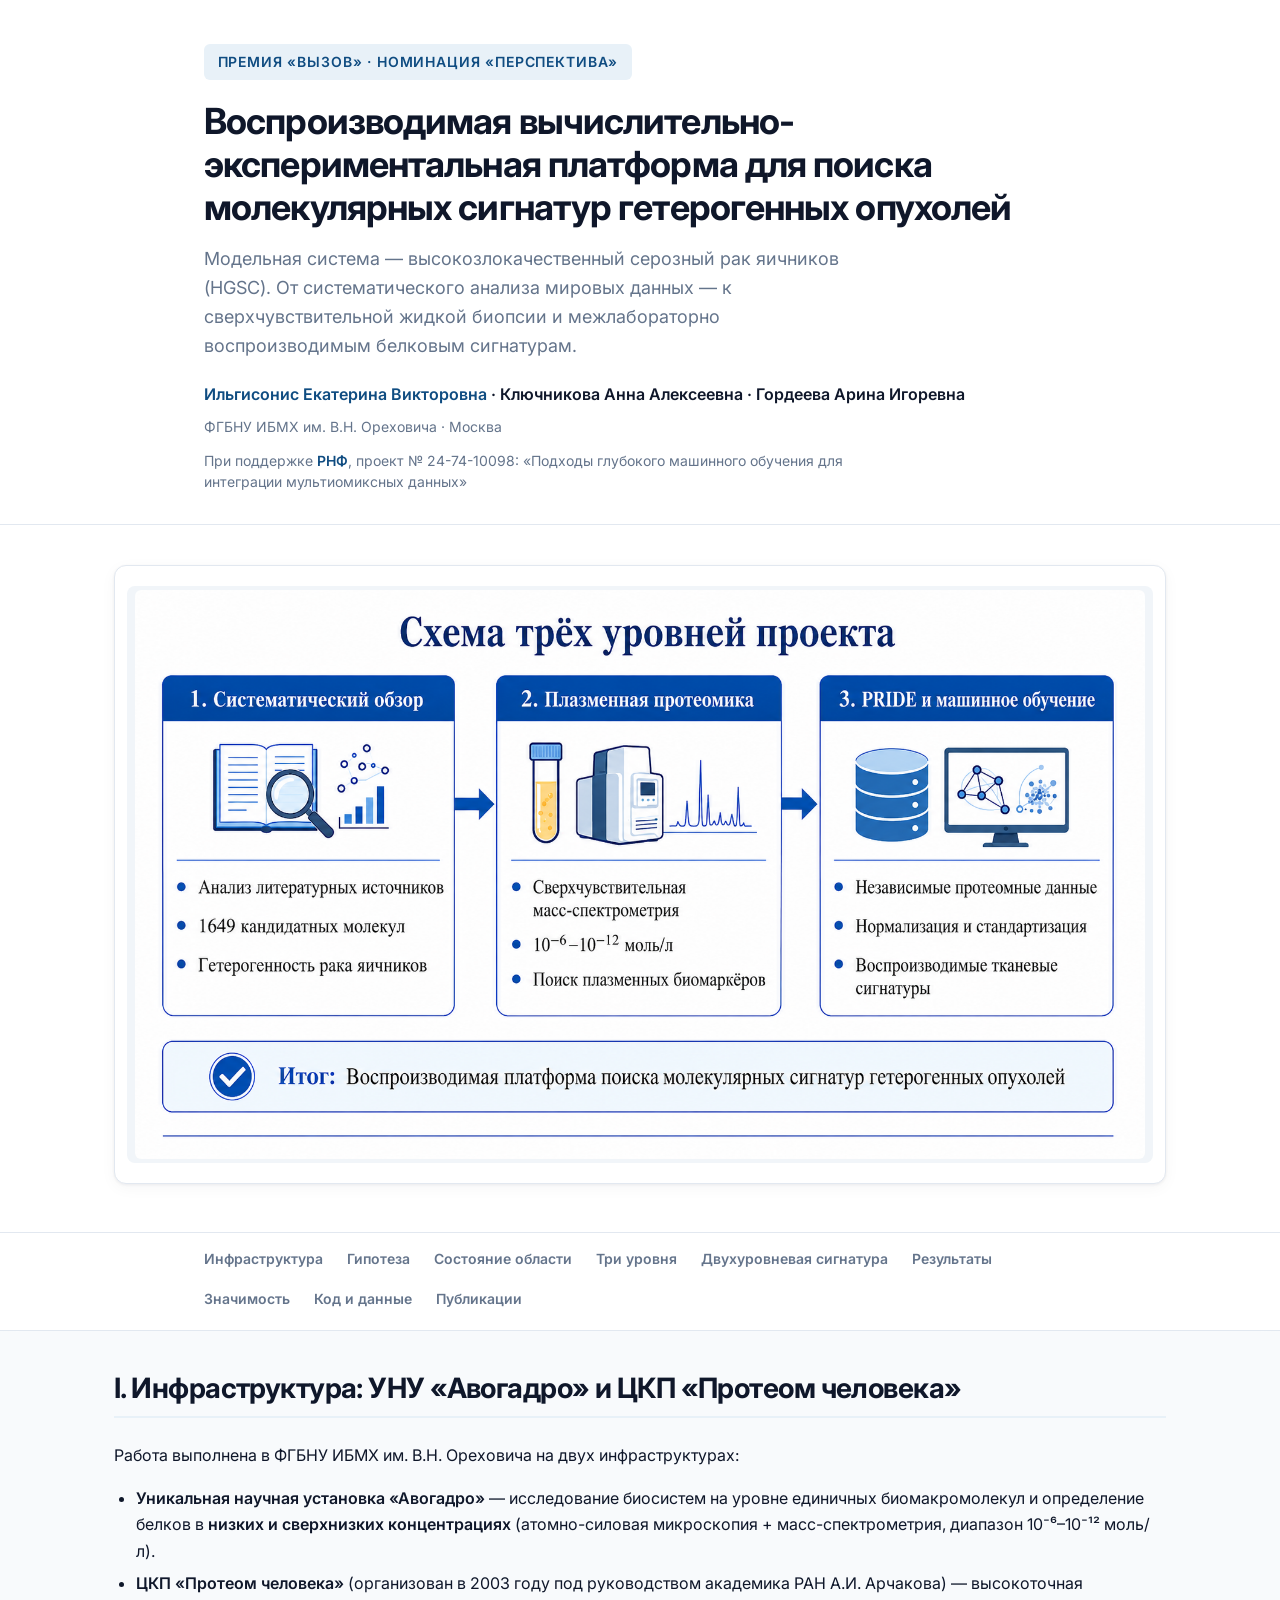
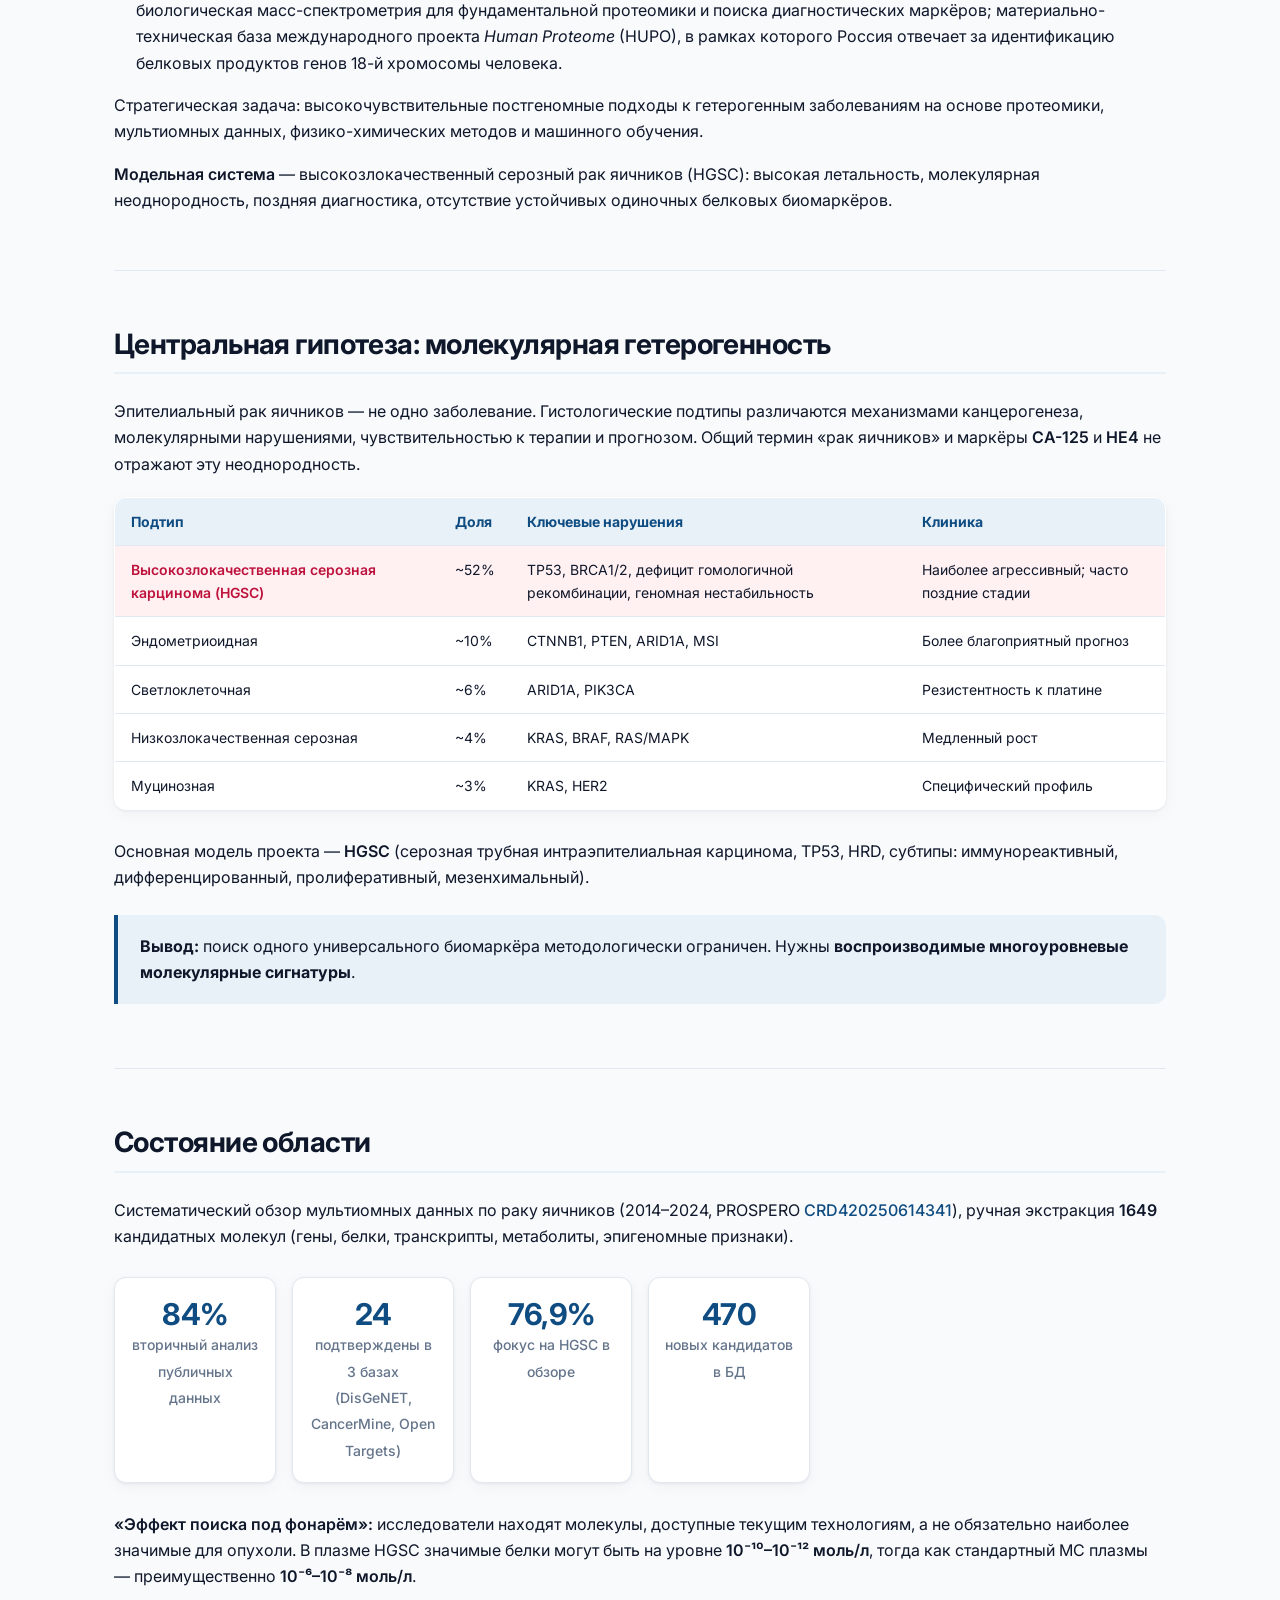
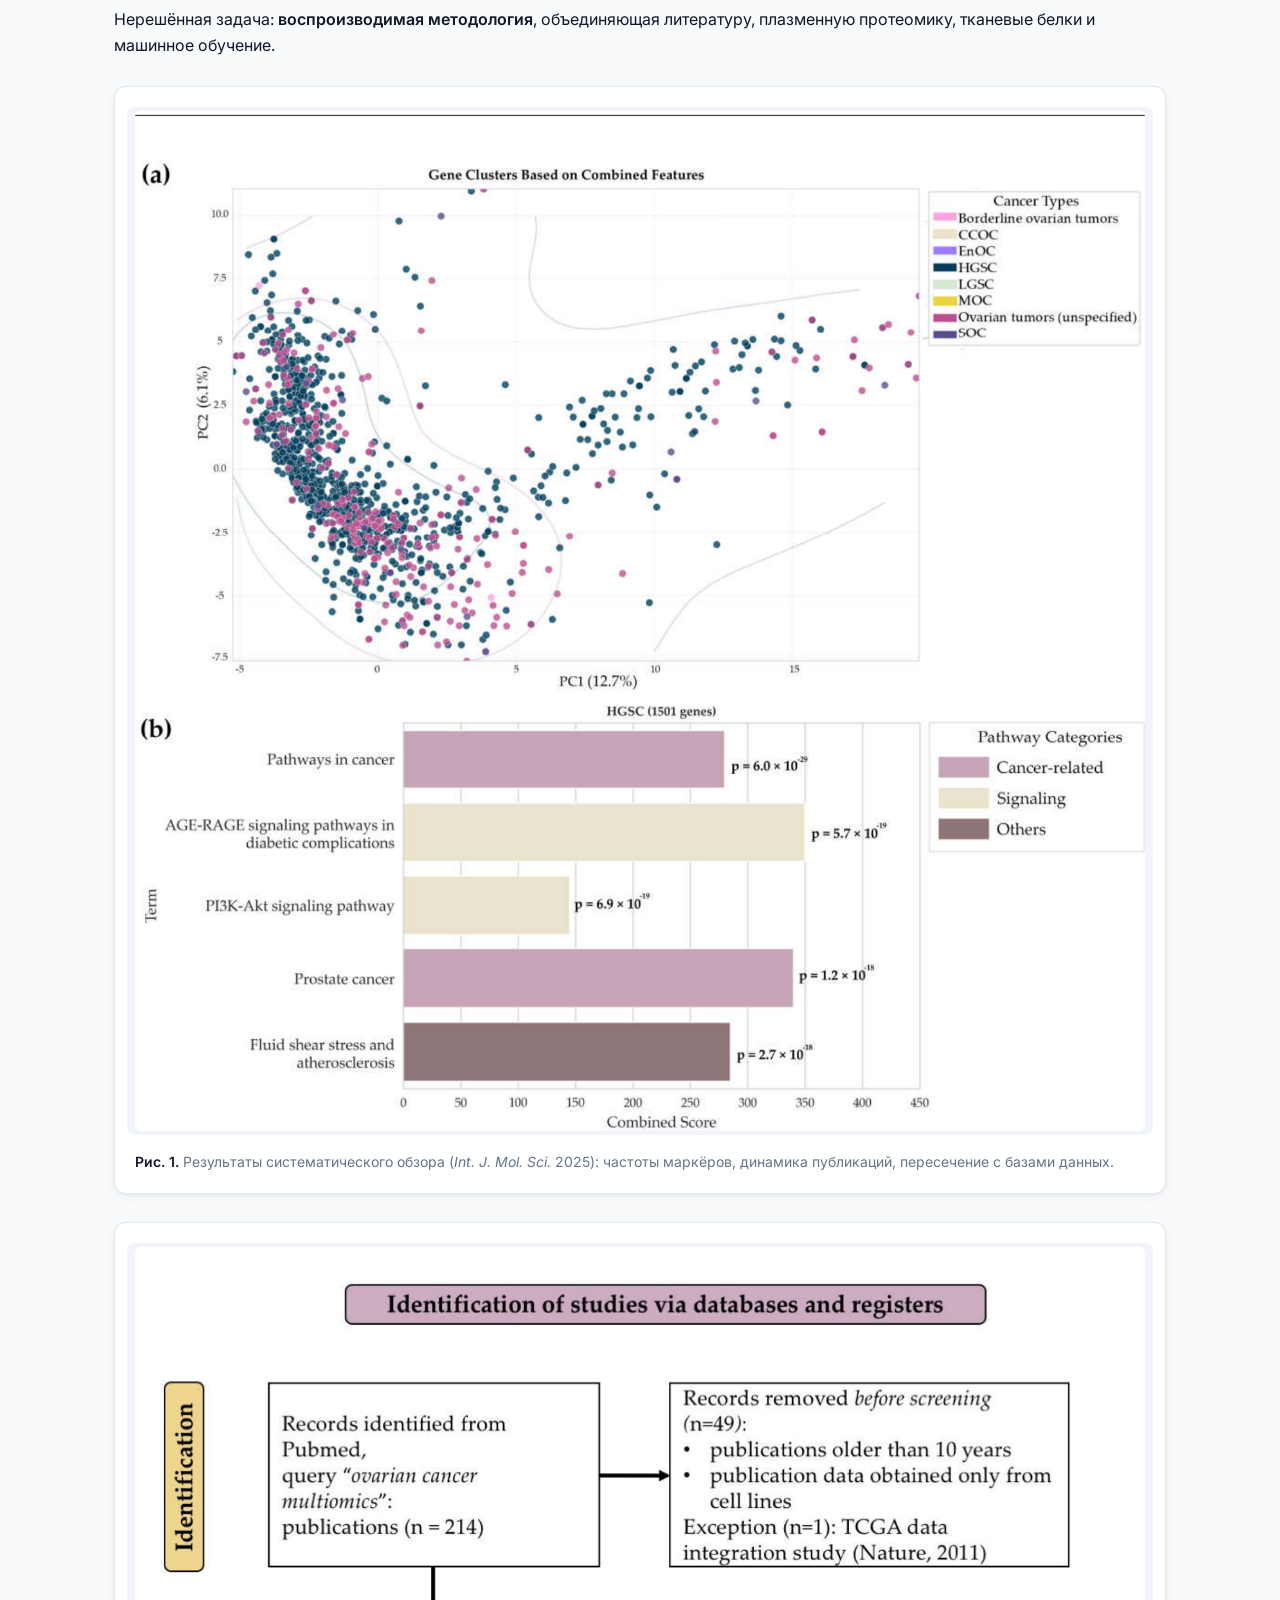
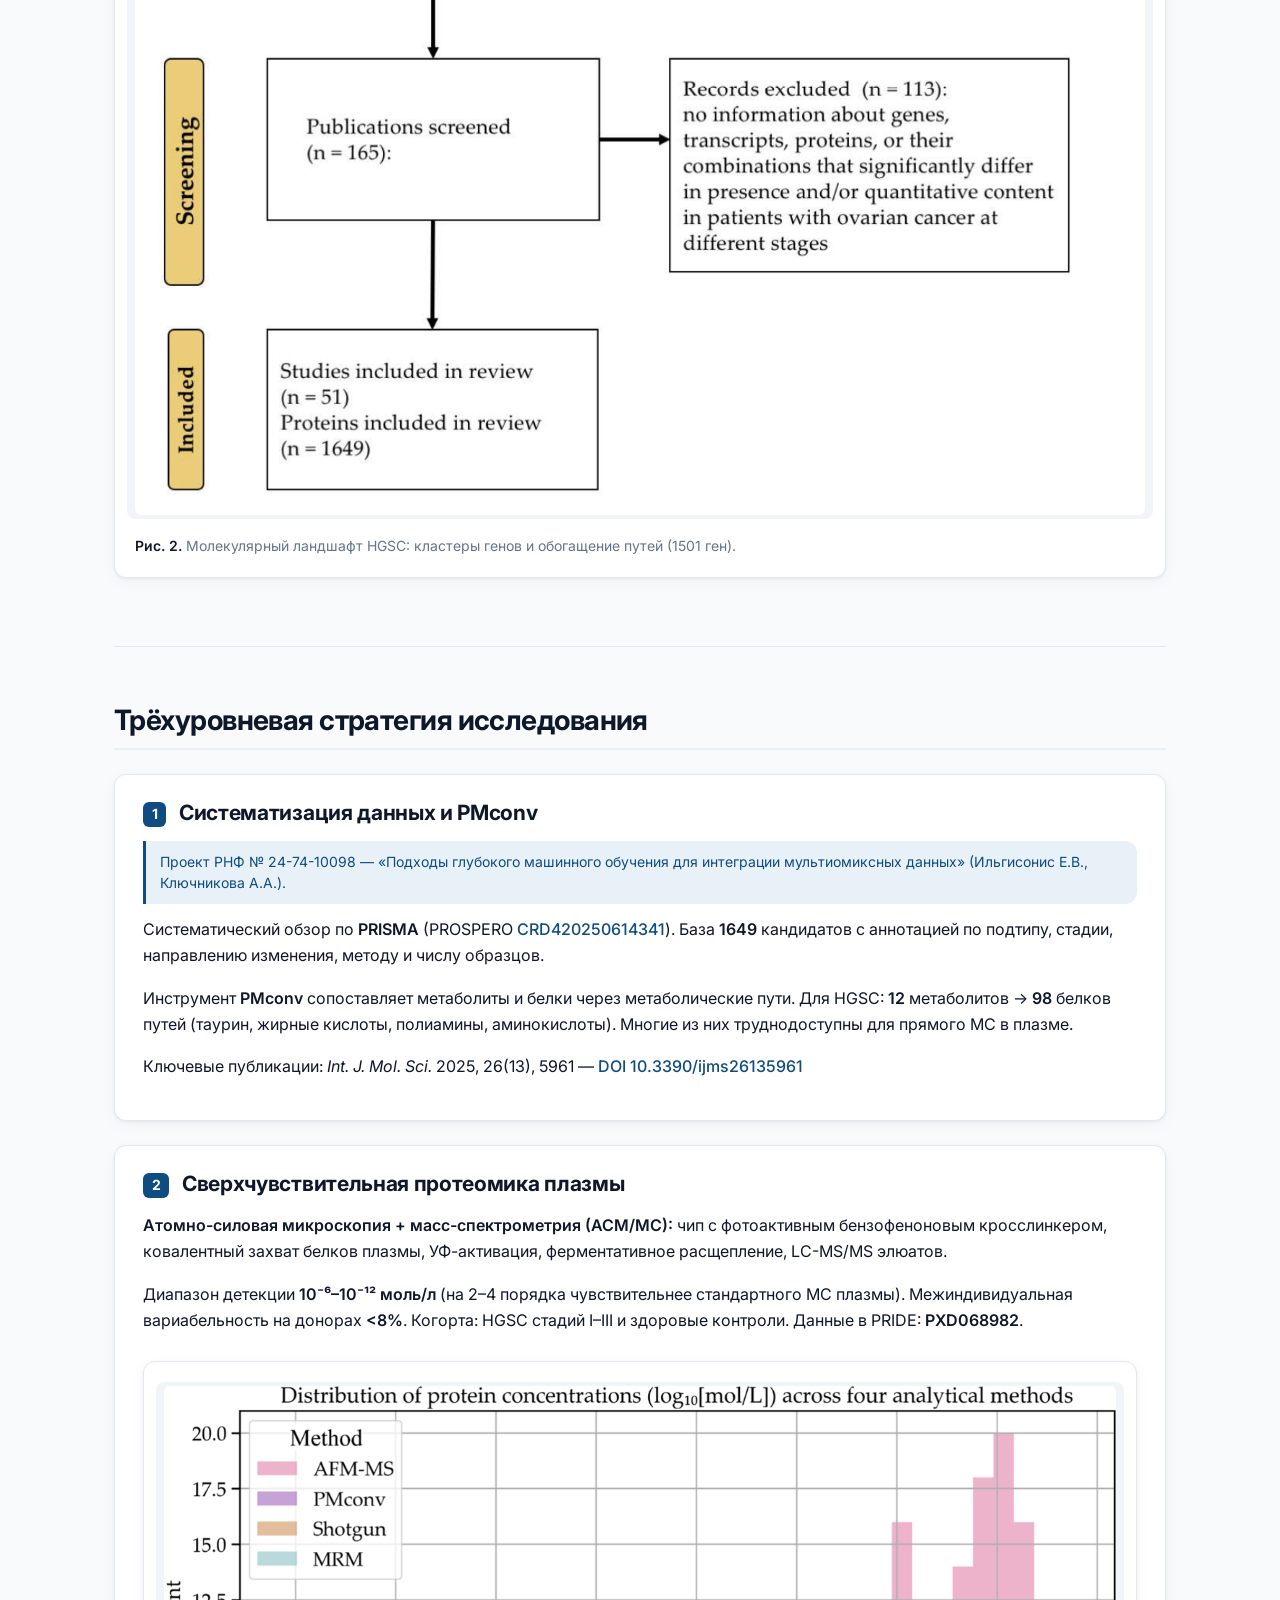
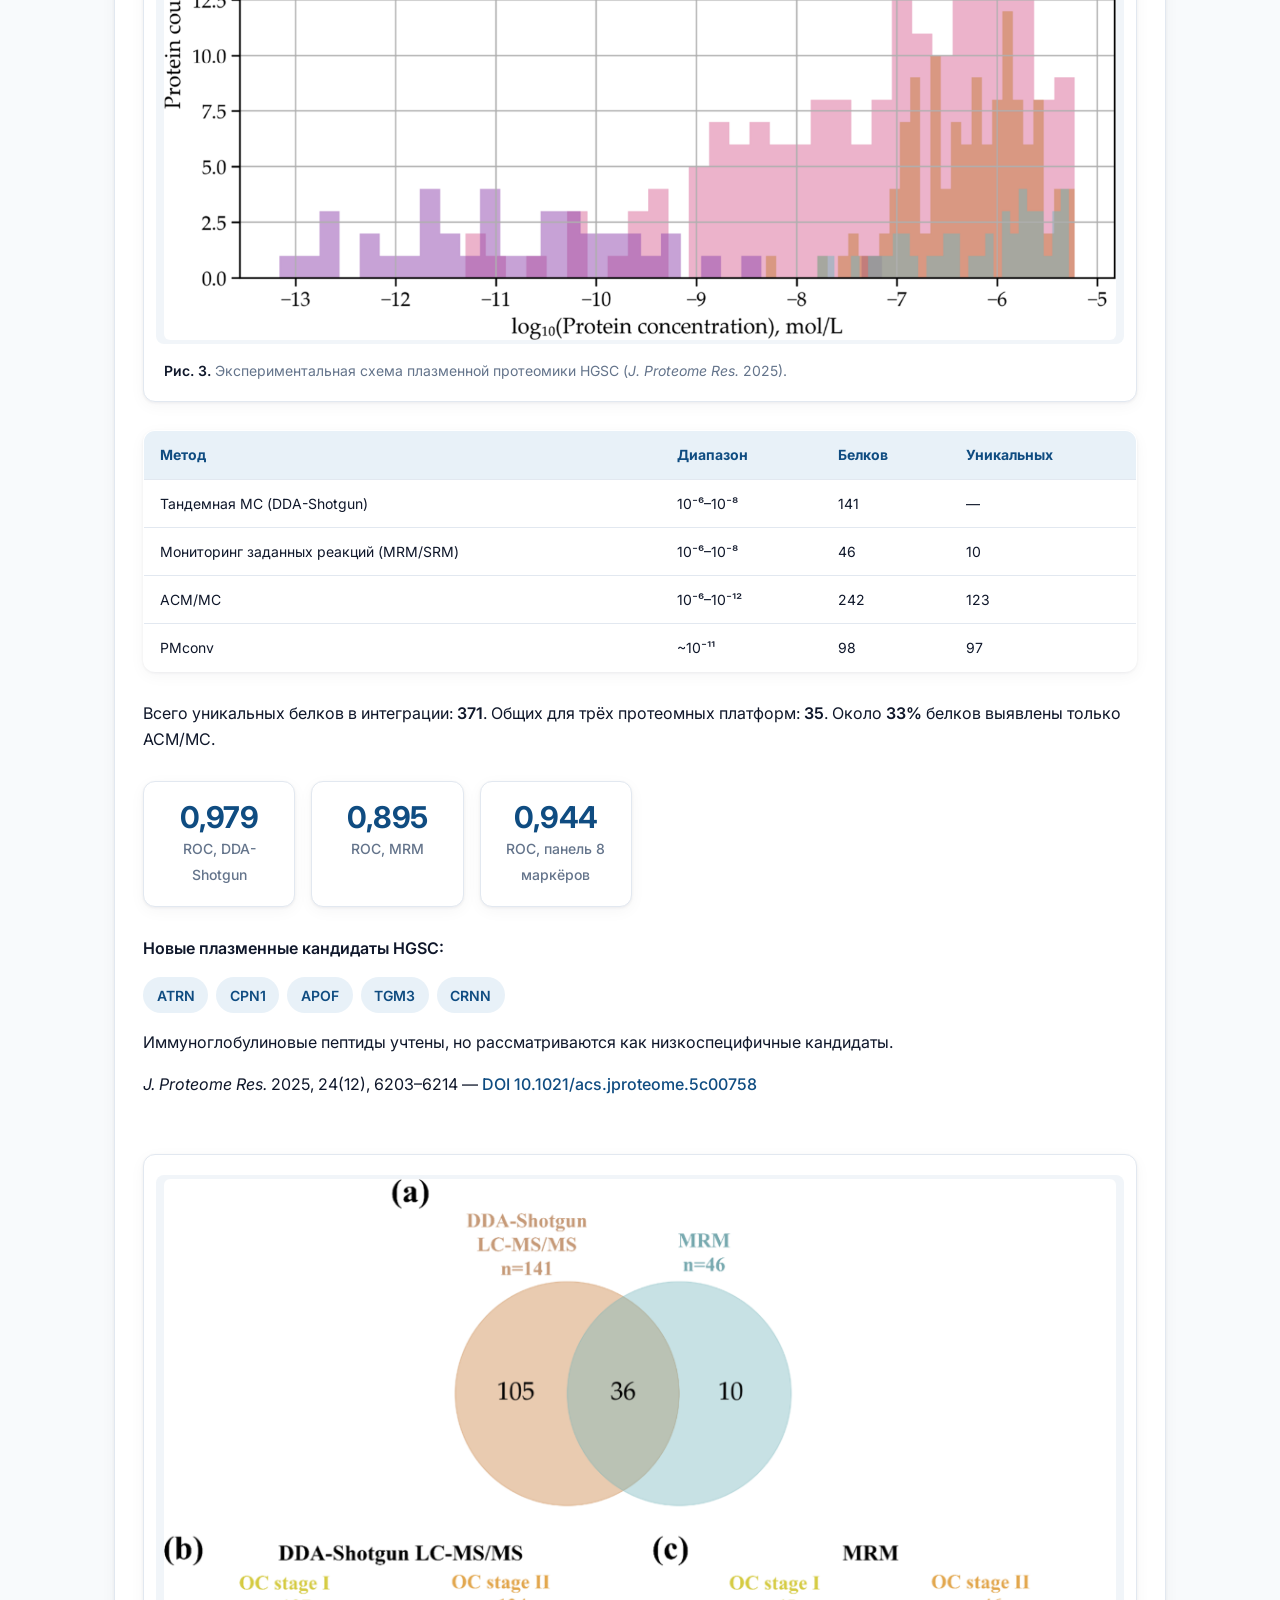
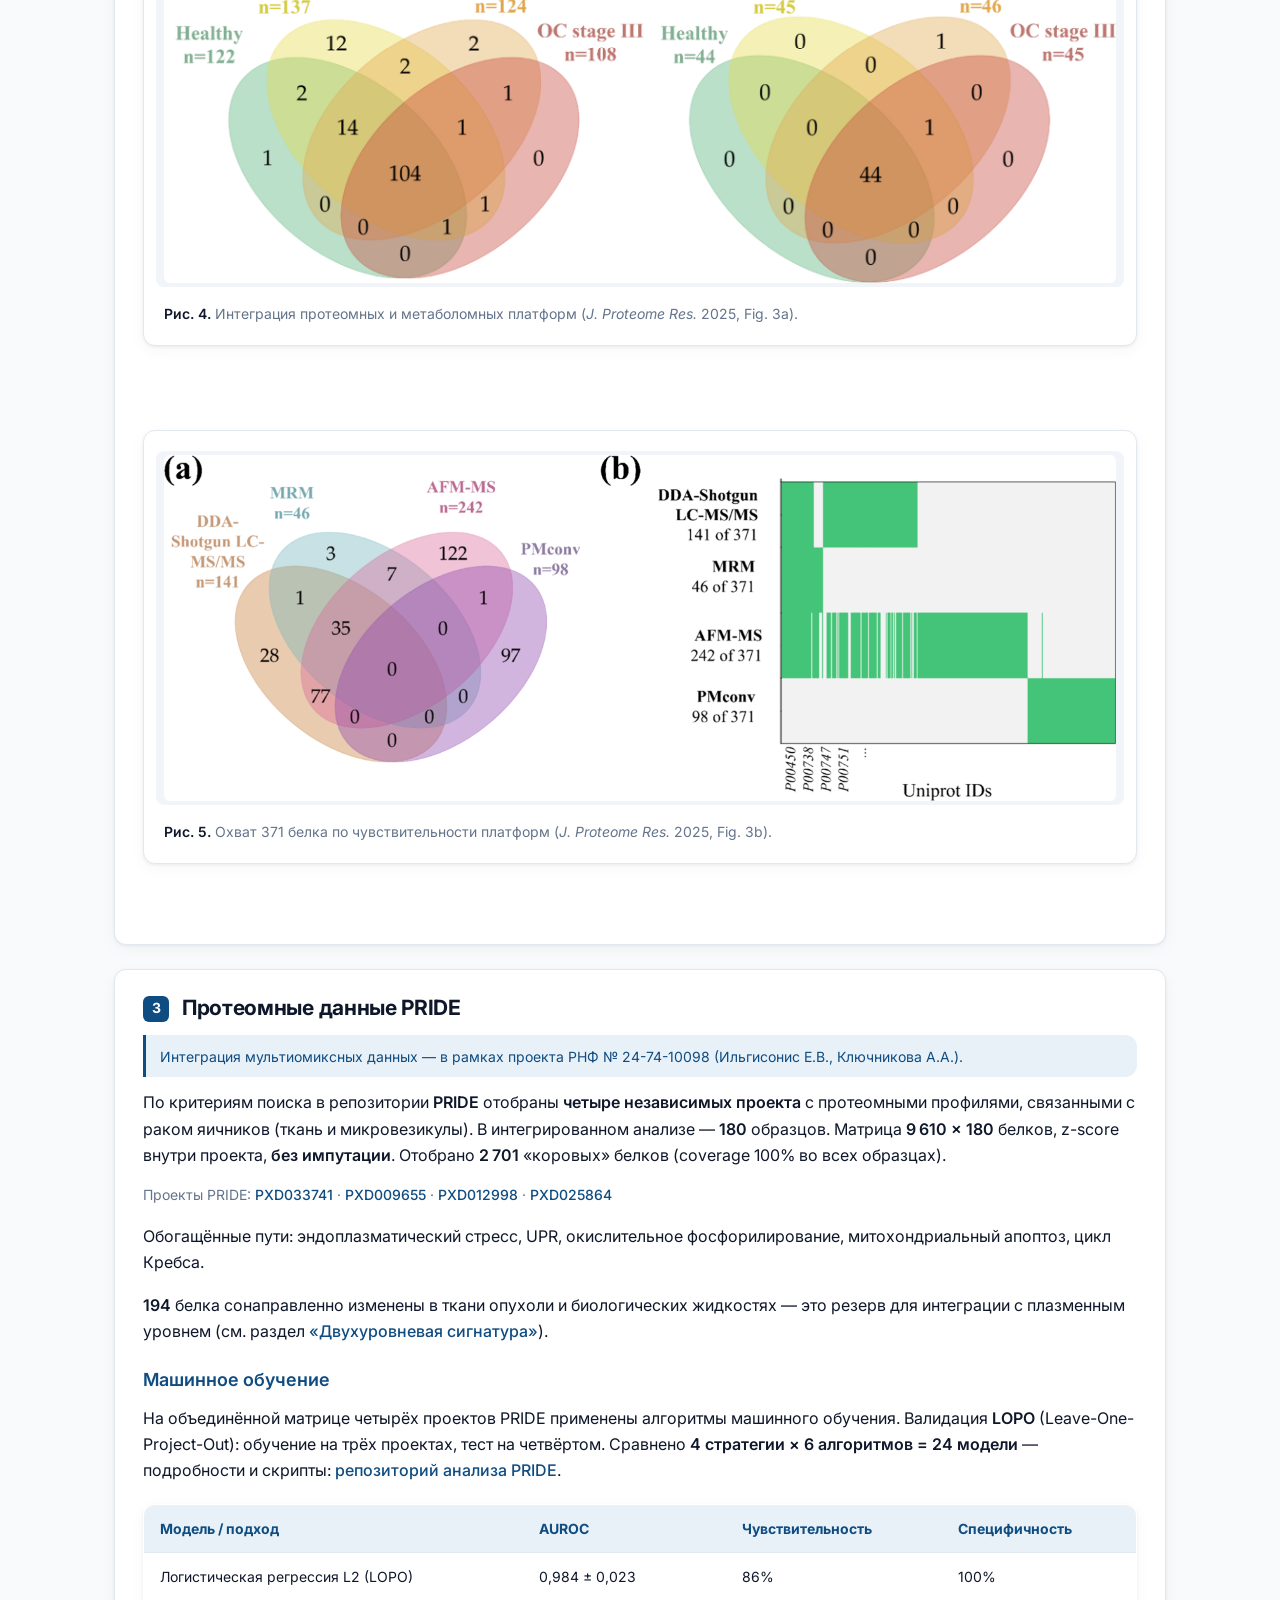
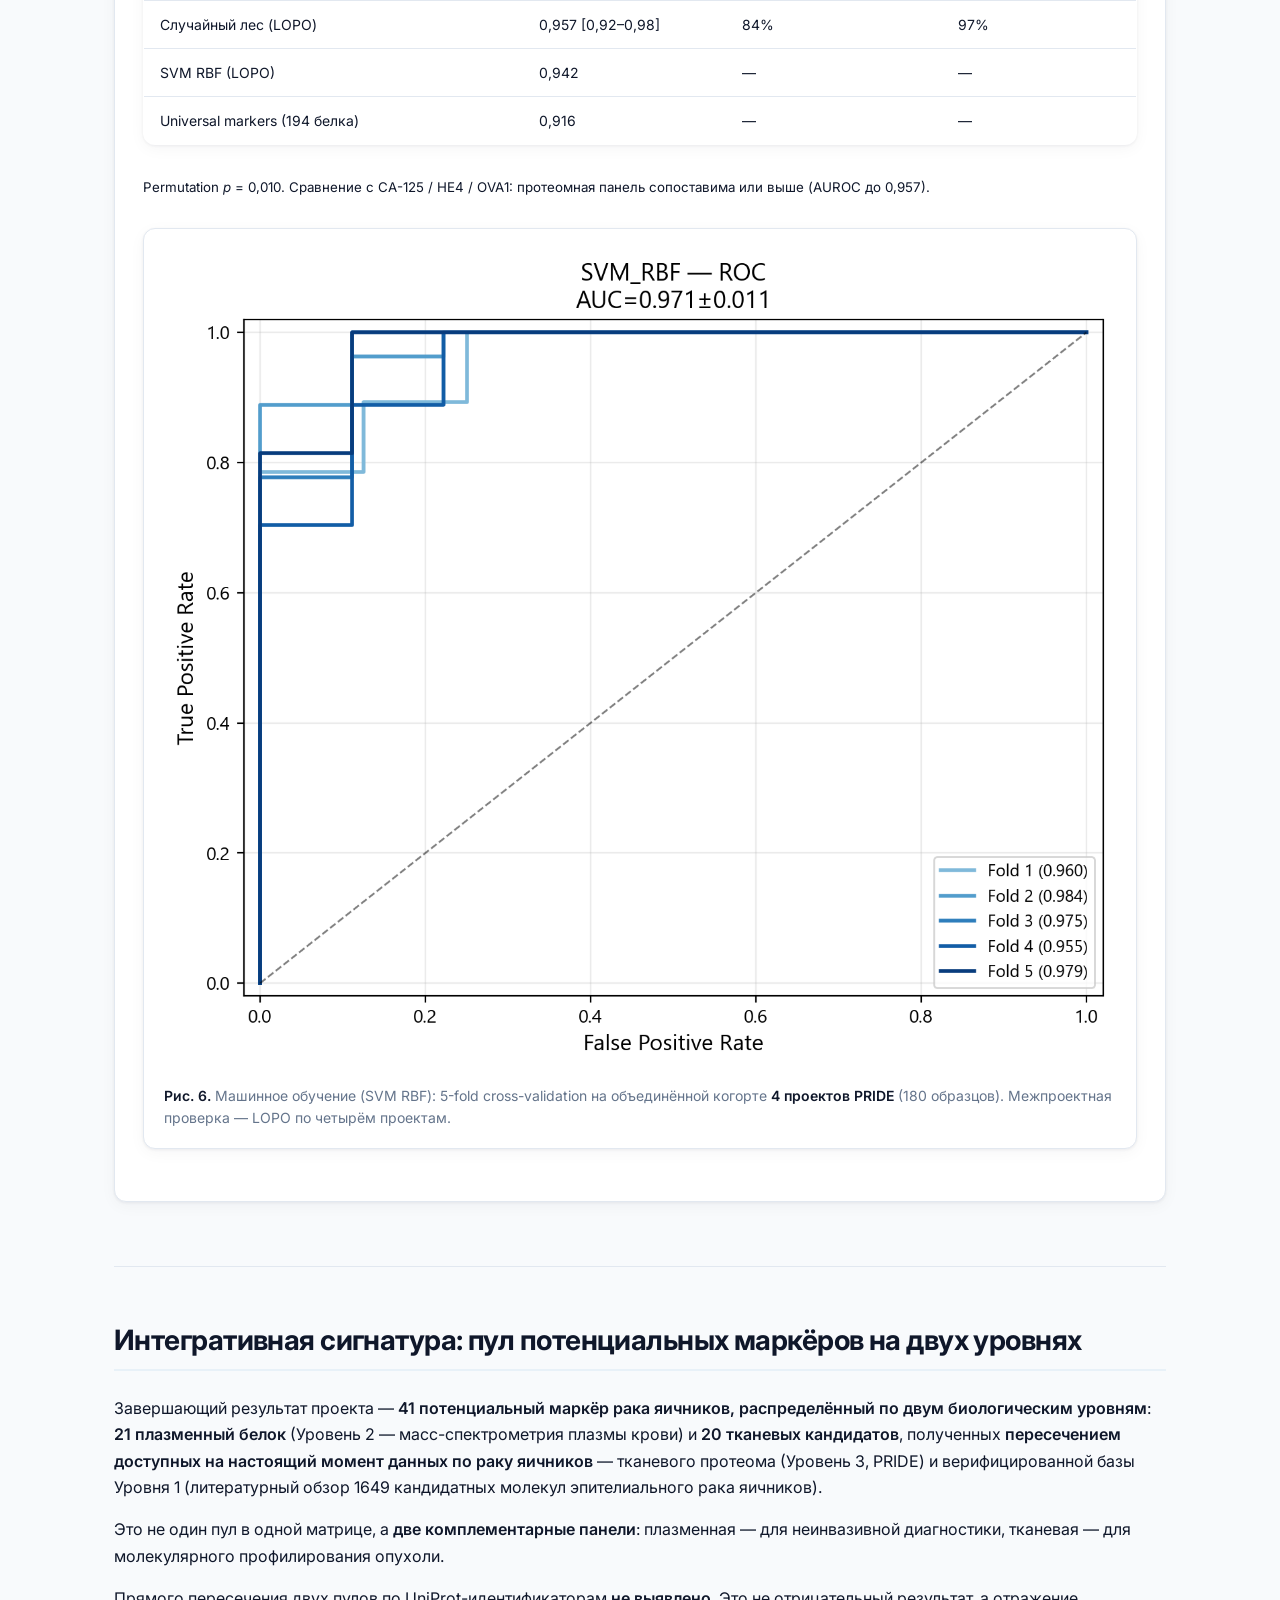
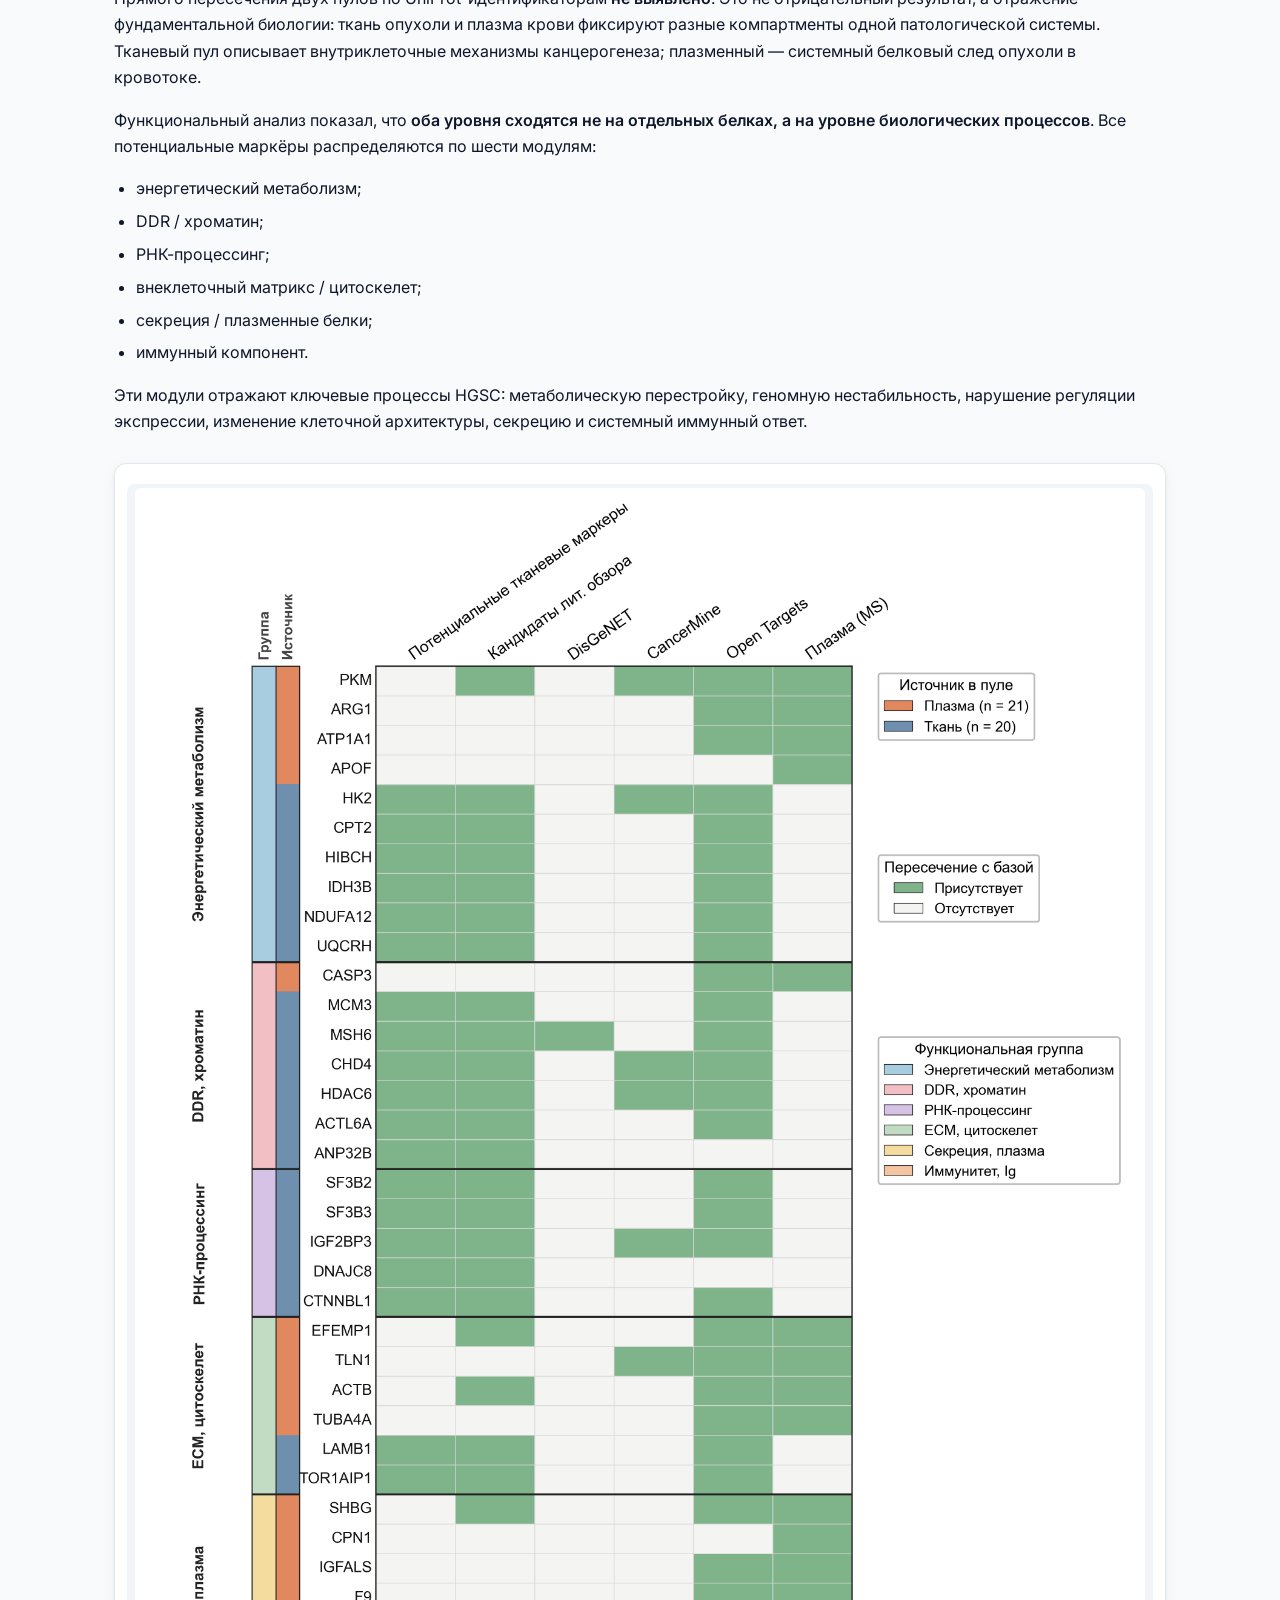
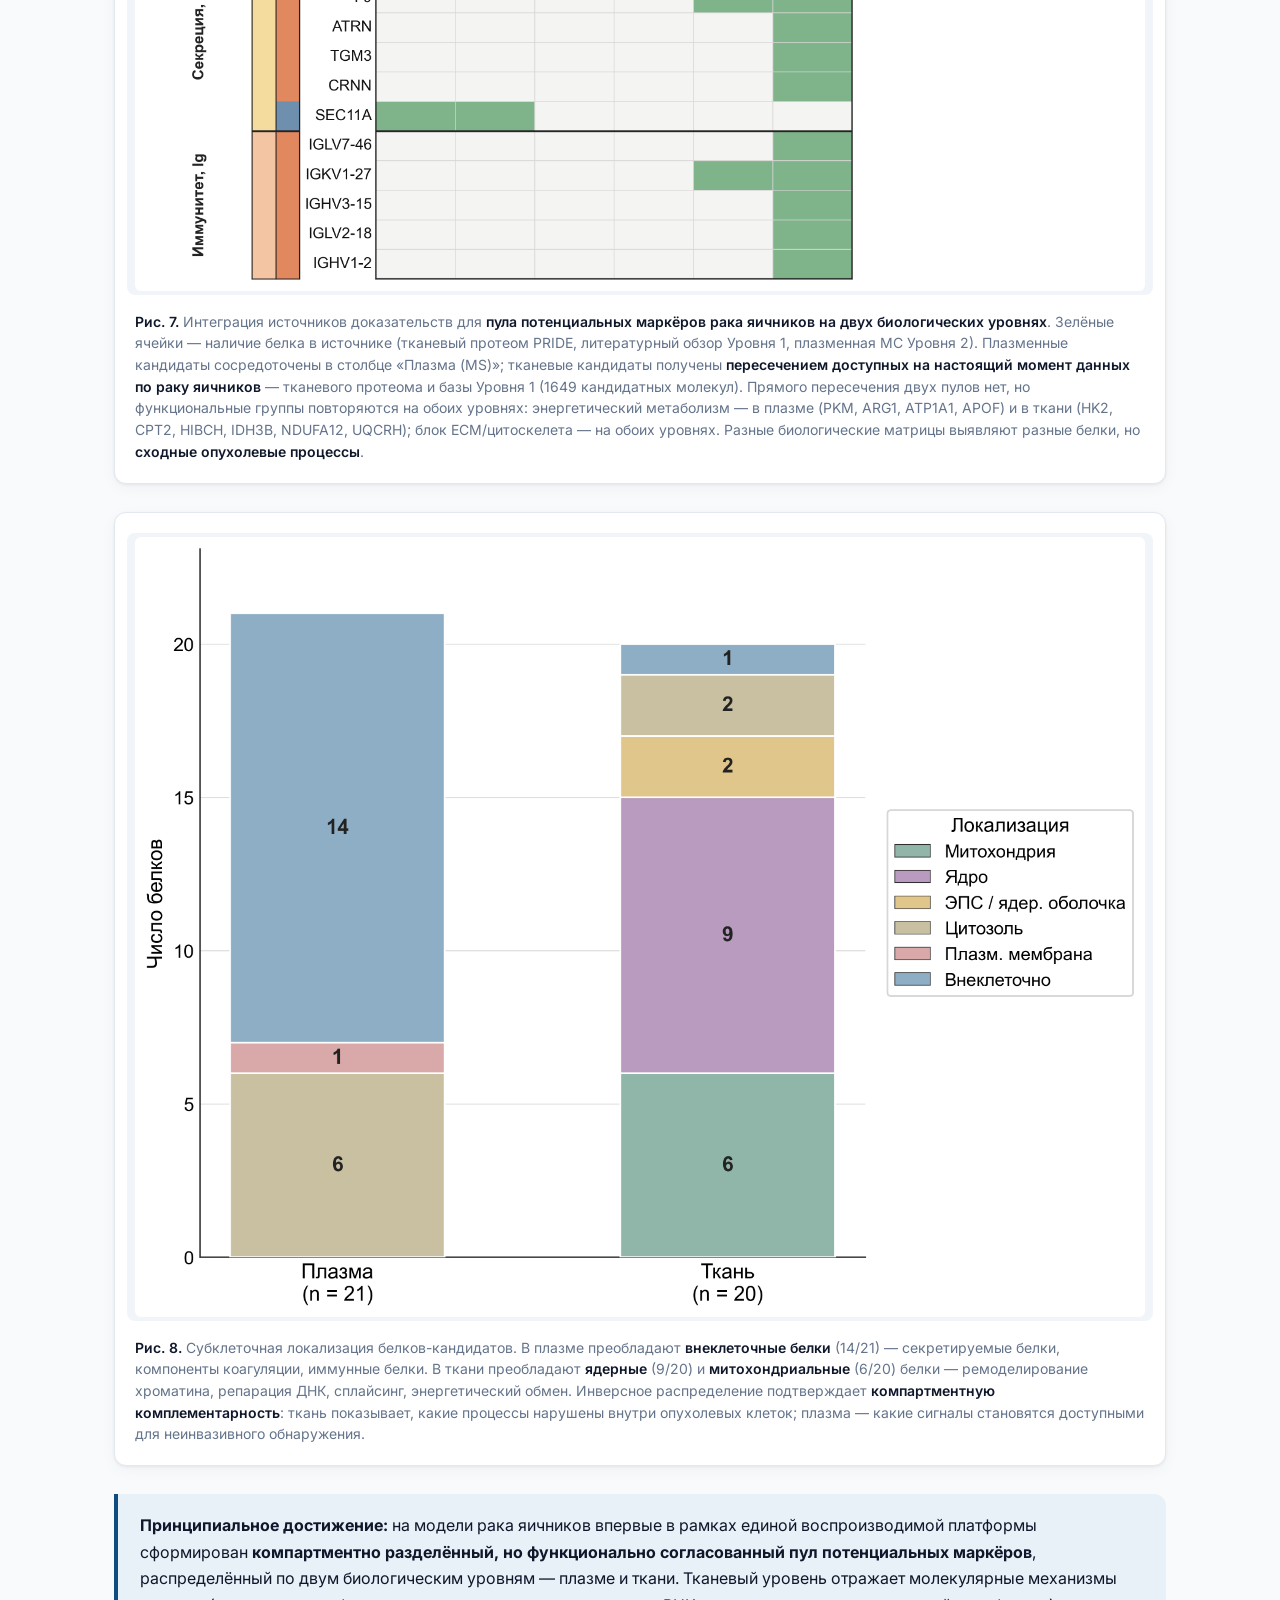
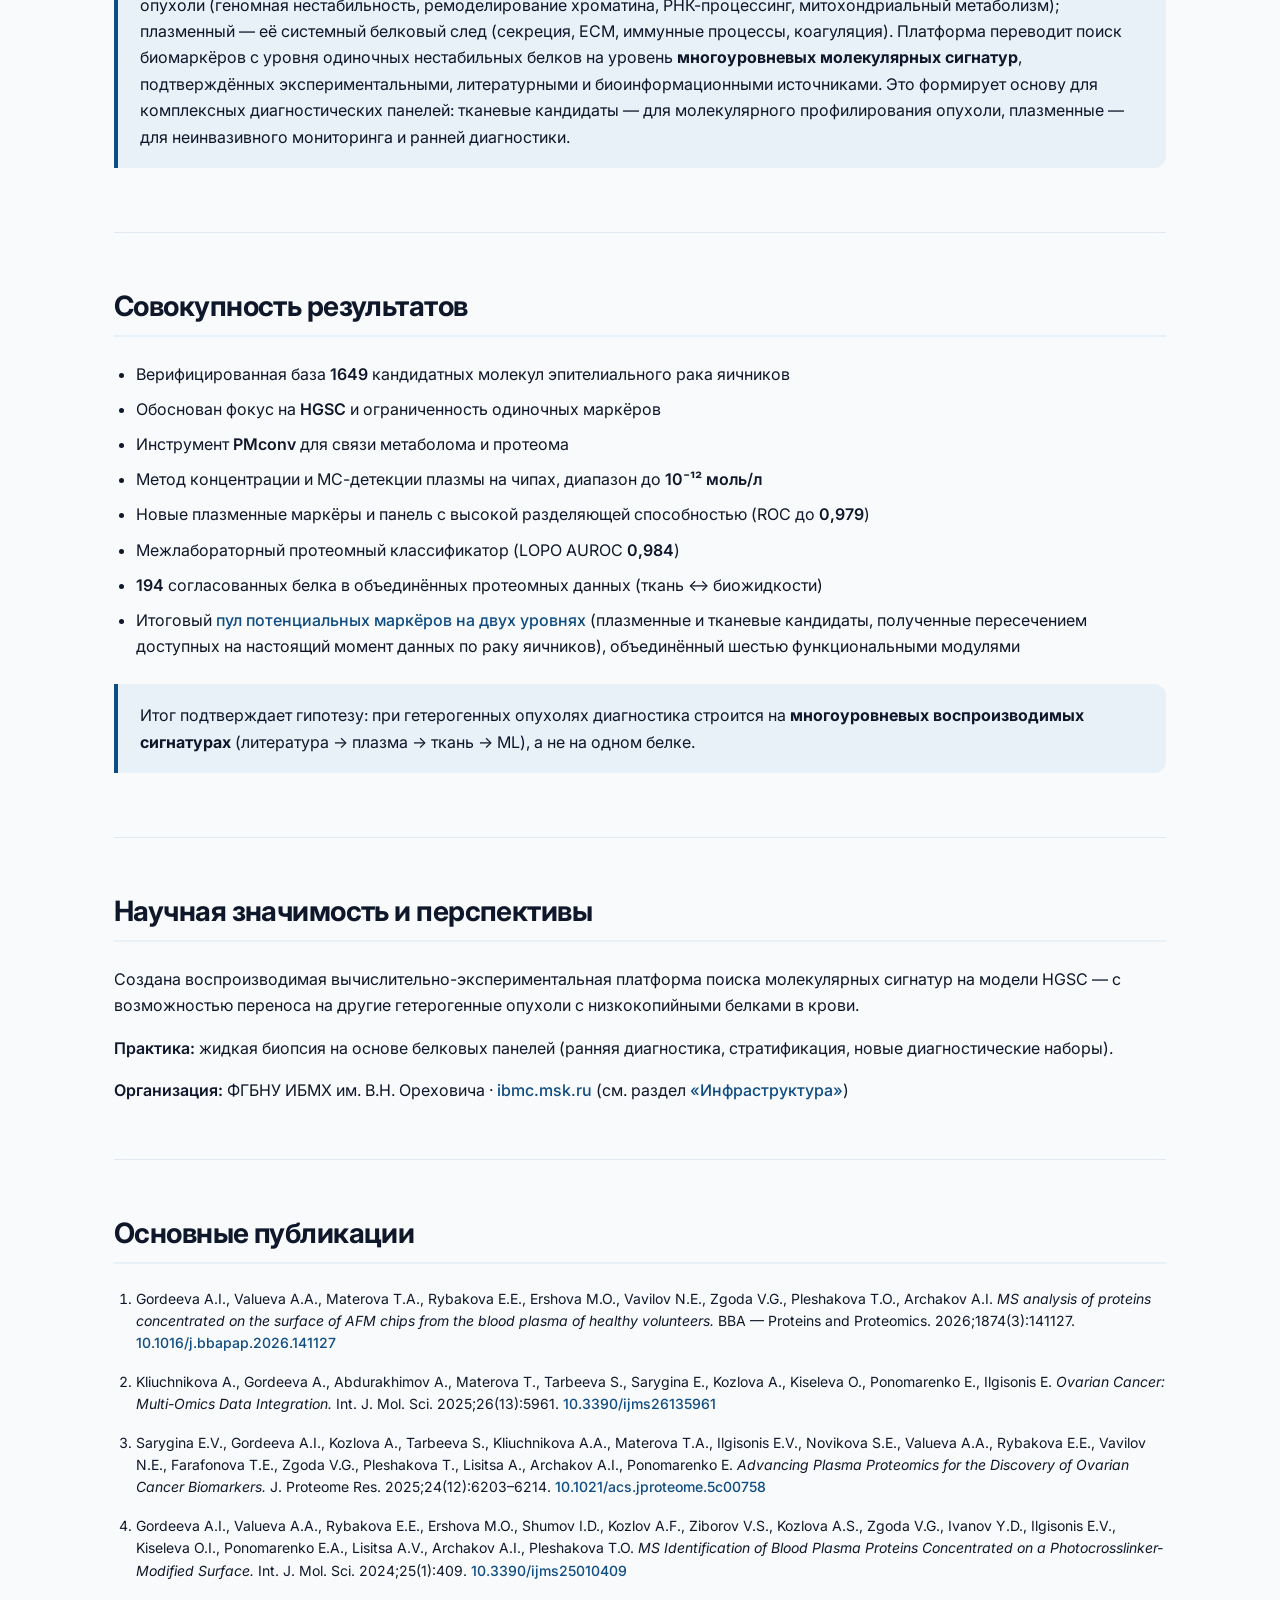
==== commit d413fb87: "Mention 'Авогадро' and ЦКП only once (in Infrastructure section) Co-authored-by: Cursor <cursoragent" ====
--- a/index.html
+++ b/index.html
@@ -3,7 +3,7 @@
 <head>
   <meta charset="UTF-8" />
   <meta name="viewport" content="width=device-width, initial-scale=1" />
-  <title>Воспроизводимая вычислительно-экспериментальная платформа · ИБМХ · Авогадро · ЦКП «Протеом человека»</title>
+  <title>Воспроизводимая вычислительно-экспериментальная платформа · ИБМХ</title>
   <meta name="description" content="Воспроизводимая вычислительно-экспериментальная платформа для поиска молекулярных сигнатур гетерогенных опухолей: мультиомный обзор, протеомика плазмы, ML на PRIDE — модель HGSC." />
   <link rel="preconnect" href="https://fonts.googleapis.com" />
   <link rel="preconnect" href="https://fonts.gstatic.com" crossorigin />
@@ -18,7 +18,7 @@
       <h1>Воспроизводимая вычислительно-экспериментальная платформа для поиска молекулярных сигнатур гетерогенных опухолей</h1>
       <p class="lead">Модельная система — высокозлокачественный серозный рак яичников (HGSC). От систематического анализа мировых данных — к сверхчувствительной жидкой биопсии и межлабораторно воспроизводимым белковым сигнатурам.</p>
       <p class="authors"><span class="author-lead">Ильгисонис Екатерина Викторовна</span> · Ключникова Анна Алексеевна · Гордеева Арина Игоревна</p>
-      <p class="org">ФГБНУ ИБМХ им. В.Н. Ореховича · УНУ «Авогадро» · ЦКП «Протеом человека» · Москва</p>
+      <p class="org">ФГБНУ ИБМХ им. В.Н. Ореховича · Москва</p>
       <p class="funding">При поддержке <a href="https://rscf.ru/project/24-74-10098/" target="_blank" rel="noopener">РНФ</a>, проект №&nbsp;24-74-10098: «Подходы глубокого машинного обучения для интеграции мультиомиксных данных»</p>
     </div>
   </header>
@@ -35,7 +35,7 @@
 
   <nav class="site-nav" aria-label="Разделы проекта">
     <ul class="inner">
-      <li><a href="#avogadro">«Авогадро» и ЦКП</a></li>
+      <li><a href="#avogadro">Инфраструктура</a></li>
       <li><a href="#hypothesis">Гипотеза</a></li>
       <li><a href="#field">Состояние области</a></li>
       <li><a href="#strategy">Три уровня</a></li>
@@ -305,7 +305,7 @@
       <h2>Научная значимость и перспективы</h2>
       <p>Создана воспроизводимая вычислительно-экспериментальная платформа поиска молекулярных сигнатур на модели HGSC — с возможностью переноса на другие гетерогенные опухоли с низкокопийными белками в крови.</p>
       <p><strong>Практика:</strong> жидкая биопсия на основе белковых панелей (ранняя диагностика, стратификация, новые диагностические наборы).</p>
-      <p><strong>Инфраструктура:</strong> ФГБНУ ИБМХ им. В.Н. Ореховича · УНУ «Авогадро» · ЦКП «Протеом человека» · <a href="https://ibmc.msk.ru" target="_blank" rel="noopener">ibmc.msk.ru</a></p>
+      <p><strong>Организация:</strong> ФГБНУ ИБМХ им. В.Н. Ореховича · <a href="https://ibmc.msk.ru" target="_blank" rel="noopener">ibmc.msk.ru</a> (см. раздел <a href="#avogadro">«Инфраструктура»</a>)</p>
     </section>
 
     <section id="publications">
